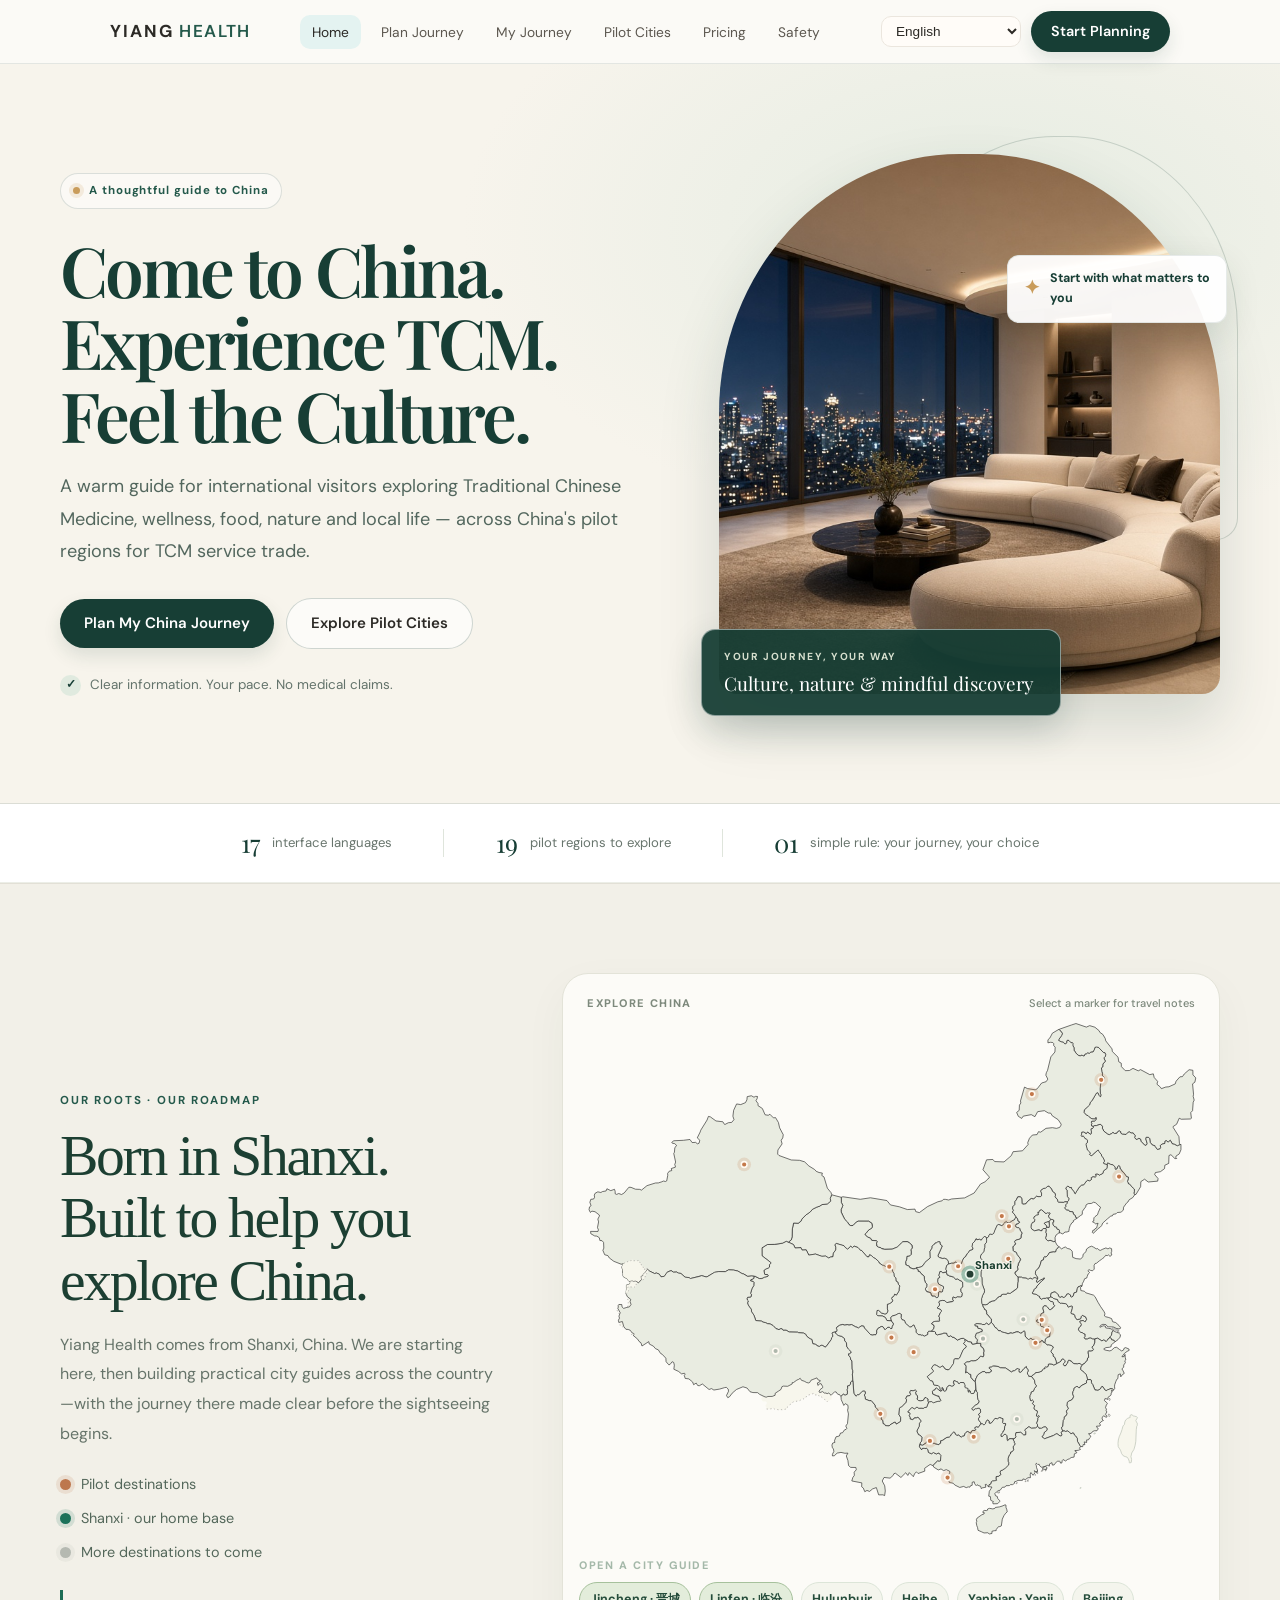
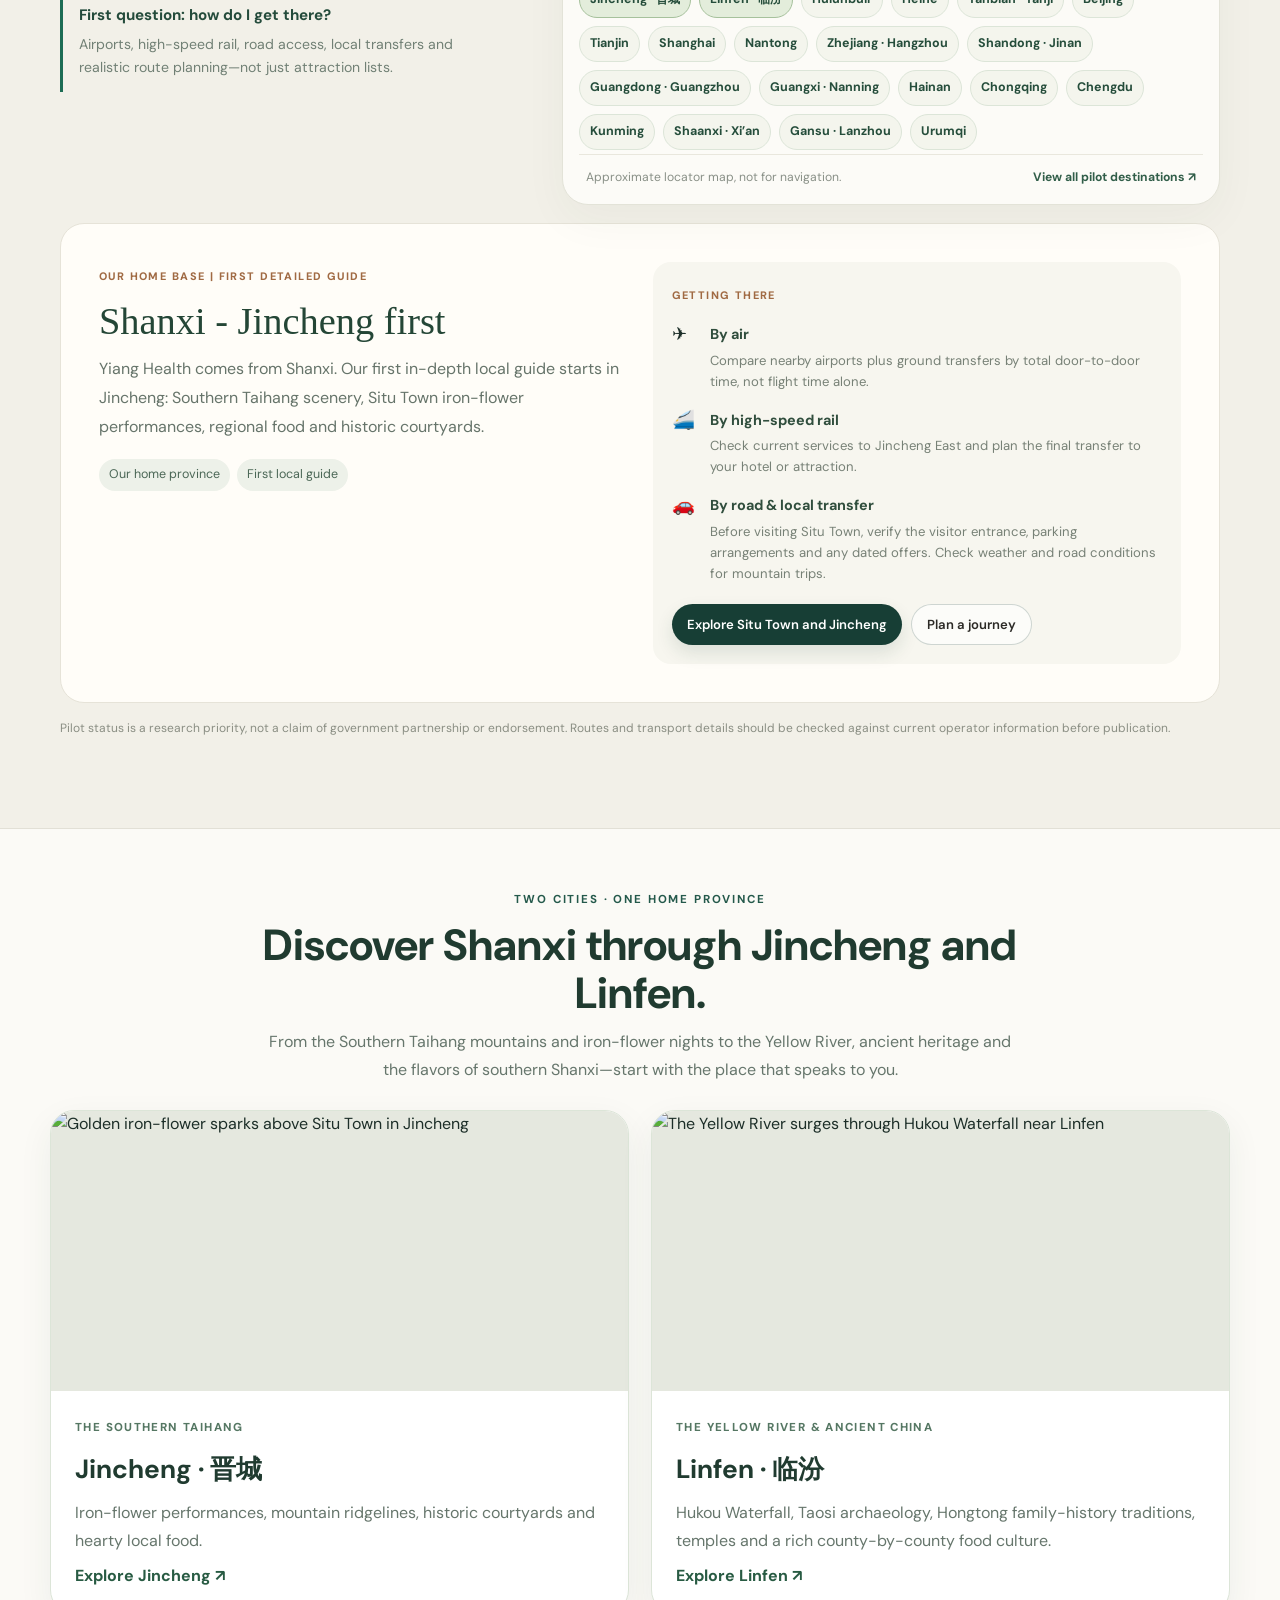
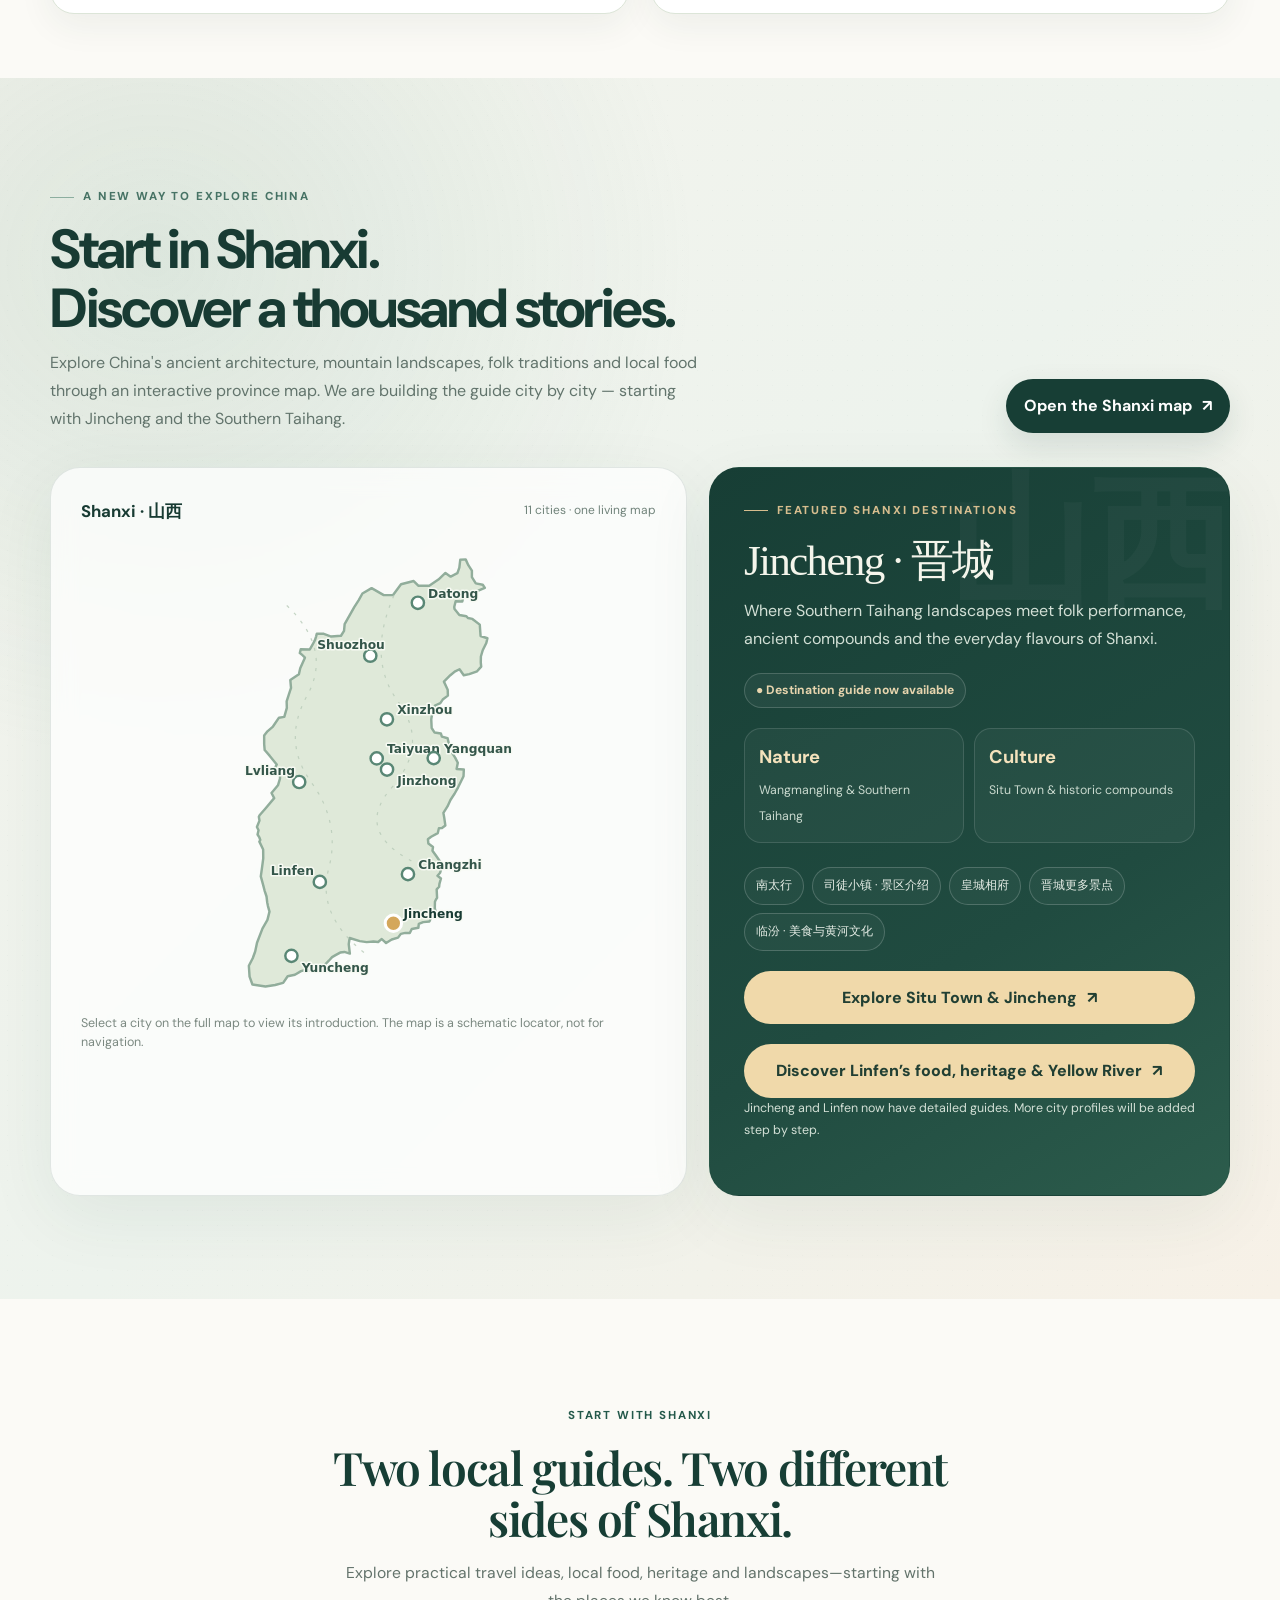
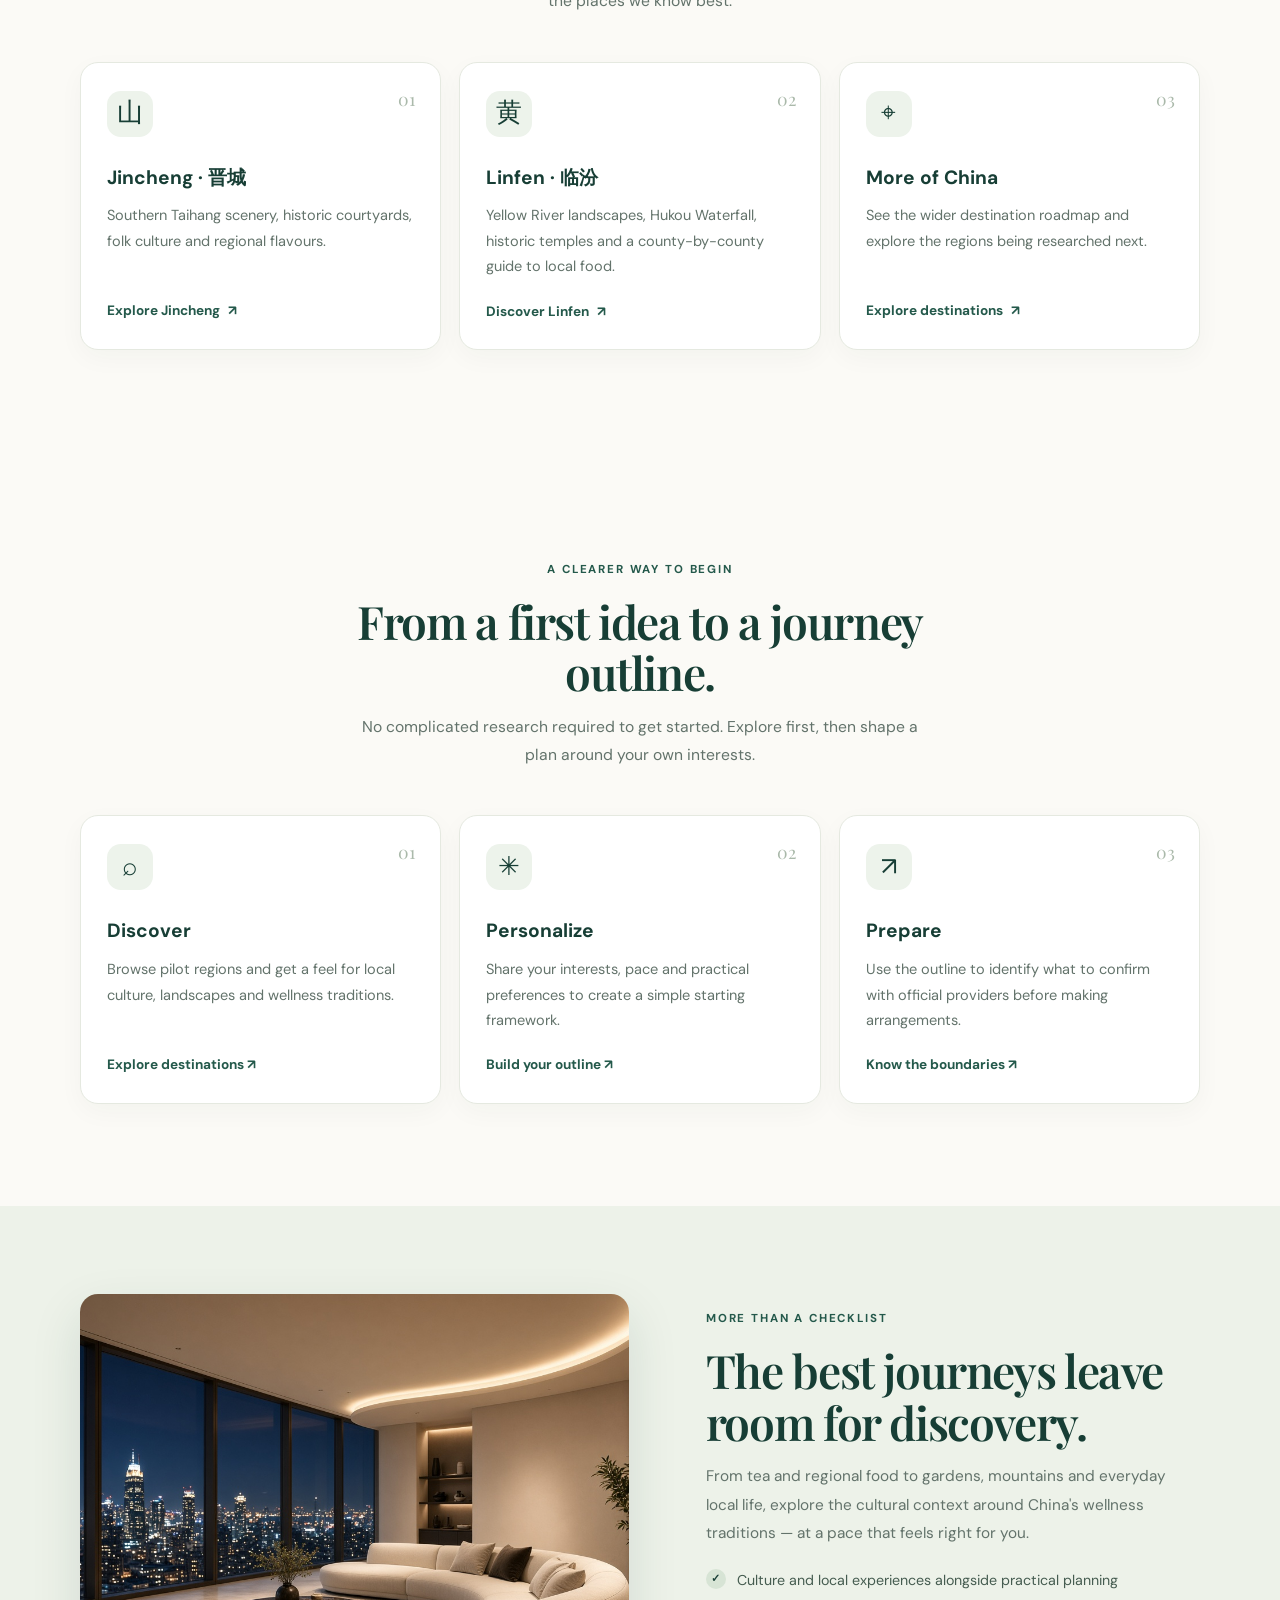
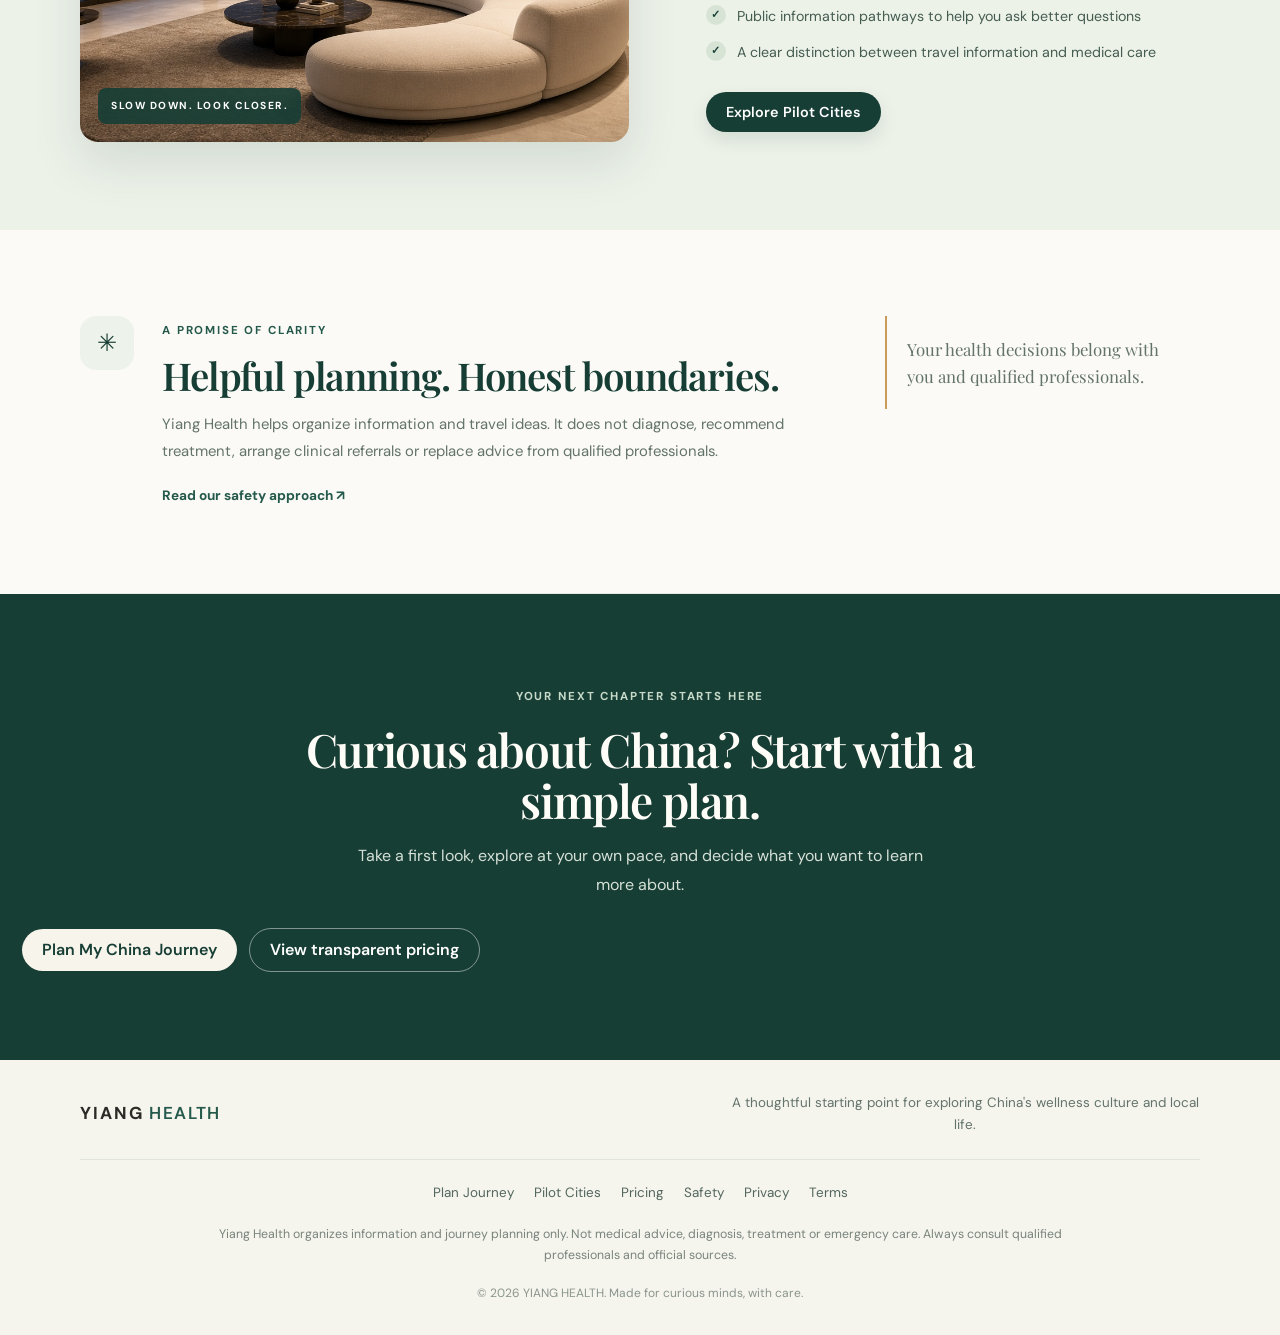
==== index.html @ afd7d8bf "Make pilot city guide links directly accessible from the map section" ====
<!DOCTYPE html>
<html lang="en">
<head>
  <meta charset="UTF-8">
  <meta name="viewport" content="width=device-width, initial-scale=1, viewport-fit=cover">
  <meta name="description" content="Explore China's TCM culture, wellness traditions and local experiences with a thoughtful, multilingual journey planner from Yiang Health.">
  <meta name="theme-color" content="#173e35">
  <meta property="og:type" content="website">
  <meta property="og:title" content="Yiang Health — A more thoughtful way to explore China">
  <meta property="og:description" content="Explore TCM culture, wellness traditions, nature and local life. Plan at your own pace with clear information and safety boundaries.">
  <meta property="og:site_name" content="Yiang Health">
  <meta name="twitter:card" content="summary_large_image">
  <meta name="twitter:title" content="Yiang Health — Explore China, thoughtfully">
  <meta name="twitter:description" content="A multilingual starting point for TCM culture, wellness and local experiences in China.">
  <title>Yiang Health — Explore China, Thoughtfully</title>
  <link rel="canonical" href="https://yiang1905.github.io/Yiang-Health/">
  <link rel="manifest" href="manifest.json">
  <link rel="preconnect" href="https://fonts.googleapis.com">
  <link rel="preconnect" href="https://fonts.gstatic.com" crossorigin>
  <link href="https://fonts.googleapis.com/css2?family=DM+Sans:wght@400;500;600;700&family=Playfair+Display:wght@500;600;700&display=swap" rel="stylesheet">
  <link rel="stylesheet" href="style.css">
  <link rel="stylesheet" href="shanxi.css">
  <link rel="stylesheet" href="china-map.css">
  <style>
    .shanxi-city-pair{width:min(1180px,calc(100% - 40px));margin:56px auto 64px}.scp-heading{max-width:760px;margin:0 auto 26px;text-align:center}.scp-heading h2{font-size:clamp(1.8rem,3.4vw,2.8rem);line-height:1.12;color:#203b30;margin:10px 0}.scp-heading p{line-height:1.75;color:#66766c}.scp-grid{display:grid;grid-template-columns:repeat(2,minmax(0,1fr));gap:22px}.scp-card{display:flex;flex-direction:column;overflow:hidden;border:1px solid #dce5d8;border-radius:24px;background:#fff;color:inherit;text-decoration:none;box-shadow:0 12px 35px #203b3010;transition:transform .2s,box-shadow .2s}.scp-card:hover{transform:translateY(-3px);box-shadow:0 18px 42px #203b3020}.scp-card img{width:100%;height:280px;object-fit:cover;display:block;background:#e5e8df}.scp-card div{padding:22px 24px 24px}.scp-card span{font-size:.72rem;letter-spacing:.12em;font-weight:800;color:#557763}.scp-card h3{font-size:1.65rem;margin:9px 0;color:#203b30}.scp-card p{min-height:3.3em;line-height:1.75;color:#66766c}.scp-card strong{display:inline-block;margin-top:8px;color:#285b43}@media(max-width:700px){.shanxi-city-pair{width:calc(100% - 24px);margin:36px auto 44px}.scp-grid{grid-template-columns:1fr}.scp-card img{height:220px}.scp-card p{min-height:0}}
  </style>
<style>.china-city-links{display:flex;flex-wrap:wrap;gap:8px;padding:14px 0 4px}.city-links-label{width:100%;font-size:.68rem;letter-spacing:.14em;font-weight:800;color:#a4b8a9}.china-city-links a{display:inline-flex;align-items:center;padding:7px 10px;border-radius:999px;background:#f4f5ed;border:1px solid #dce5d8;color:#254d3b;font-size:.78rem;font-weight:700;text-decoration:none}.china-city-links a:hover,.china-city-links a:focus-visible{background:#dfeadd;border-color:#8eae95}.china-city-links a[href="linfen.html"],.china-city-links a[href="jincheng.html"]{background:#e3eddb;border-color:#a6c19c}@media(max-width:600px){.china-city-links a{font-size:.74rem;padding:7px 9px}}</style>
</head>
<body class="home-redesign">
  <header class="site-header">
    <div class="header-inner">
      <a href="index.html" class="logo" aria-label="Yiang Health home">YIANG <span>HEALTH</span></a>
      <button class="nav-toggle" aria-label="Menu" type="button" aria-expanded="false">
        <span></span><span></span><span></span>
      </button>
      <ul class="nav-links">
        <li><a href="index.html" data-i18n="nav_home">Home</a></li>
        <li><a href="planner.html" data-i18n="nav_planner">Plan Journey</a></li>
        <li><a href="dashboard.html" data-i18n="nav_dashboard">My Journey</a></li>
        <li><a href="destinations.html" data-i18n="nav_destinations">Pilot Cities</a></li>
        <li><a href="pricing.html" data-i18n="nav_pricing">Pricing</a></li>
        <li><a href="safety.html" data-i18n="nav_safety">Safety</a></li>
      </ul>
      <div class="header-actions">
        <select id="lang-select" aria-label="Language"></select>
        <a href="planner.html" class="btn btn-primary" data-i18n="nav_start">Start Planning</a>
      </div>
    </div>
  </header>

  <main>
    <section class="home-hero">
      <div class="home-hero-inner">
        <div class="home-hero-copy">
          <div class="eyebrow"><span class="eyebrow-dot"></span><span data-i18n="home_eyebrow">A thoughtful guide to China</span></div>
          <h1 data-i18n="hero_title">Come to China. Experience TCM. Feel the Culture.</h1>
          <p class="home-hero-sub" data-i18n="hero_subtitle">A warm guide for international visitors exploring Traditional Chinese Medicine, wellness, food, nature and local life.</p>
          <div class="home-hero-cta">
            <a href="planner.html" class="btn btn-primary btn-lg" data-i18n="btn_start">Plan My China Journey</a>
            <a href="destinations.html" class="btn btn-secondary btn-lg" data-i18n="btn_explore">Explore Pilot Cities</a>
          </div>
          <div class="home-hero-note"><span class="note-mark">✓</span><span data-i18n="home_hero_note">Clear information. Your pace. No medical claims.</span></div>
        </div>
        <div class="home-hero-visual">
          <img src="image/hero-wellness.webp" alt="A calm, nature-inspired wellness scene in China" fetchpriority="high">
          <div class="visual-caption">
            <span class="caption-kicker" data-i18n="home_visual_kicker">YOUR JOURNEY, YOUR WAY</span>
            <span class="caption-title" data-i18n="home_visual_title">Culture, nature & mindful discovery</span>
          </div>
          <div class="floating-note"><span class="floating-note-icon">✦</span><span data-i18n="home_float_note">Start with what matters to you</span></div>
        </div>
      </div>
      <div class="hero-bottom-line" aria-hidden="true"></div>
    </section>

    <section class="home-proof-strip" aria-label="Yiang Health approach">
      <div class="proof-item"><span class="proof-number">17</span><span data-i18n="home_proof_languages">interface languages</span></div>
      <div class="proof-divider"></div>
      <div class="proof-item"><span class="proof-number">19</span><span data-i18n="home_proof_regions">pilot regions to explore</span></div>
      <div class="proof-divider"></div>
      <div class="proof-item"><span class="proof-number">01</span><span data-i18n="home_proof_rule">simple rule: your journey, your choice</span></div>
    </section>

    <section class="china-map-section" id="explore-china">
      <div class="china-map-wrap">
        <div class="china-map-intro">
          <span class="section-kicker">OUR ROOTS · OUR ROADMAP</span>
          <h2 id="china-map-title">Born in Shanxi.<br>Built to help you explore China.</h2>
          <p>Yiang Health comes from Shanxi, China. We are starting here, then building practical city guides across the country—with the journey there made clear before the sightseeing begins.</p>
          <div class="china-map-legend"><span><i class="legend-dot pilot"></i> Pilot destinations</span><span><i class="legend-dot home"></i> Shanxi · our home base</span><span><i class="legend-dot planned"></i> More destinations to come</span></div>
          <div class="china-map-promise"><strong>First question: how do I get there?</strong><span>Airports, high-speed rail, road access, local transfers and realistic route planning—not just attraction lists.</span></div>
        </div>
        <div class="china-map-stage">
          <div class="china-map-stage-top"><span>EXPLORE CHINA</span><span>Select a marker for travel notes</span></div>
          <svg id="china-national-map" class="china-national-map" viewBox="0 0 1000 850" role="img" aria-label="Map of China showing provincial borders and destination markers">
            <image href="image/china-blank-province-map.svg" x="0" y="0" width="1000" height="850" preserveAspectRatio="xMidYMid meet"/>
            <g id="china-map-markers"></g>
          </svg>
          <div class="china-city-links" aria-label="Open a pilot city guide"><span class="city-links-label">OPEN A CITY GUIDE</span><a href="jincheng.html">Jincheng · 晋城</a><a href="linfen.html">Linfen · 临汾</a><a href="destinations.html#hulunbuir">Hulunbuir</a><a href="destinations.html#heihe">Heihe</a><a href="destinations.html#yanbian">Yanbian · Yanji</a><a href="destinations.html#beijing">Beijing</a><a href="destinations.html#tianjin">Tianjin</a><a href="destinations.html#shanghai">Shanghai</a><a href="destinations.html#nantong">Nantong</a><a href="destinations.html#zhejiang">Zhejiang · Hangzhou</a><a href="destinations.html#shandong">Shandong · Jinan</a><a href="destinations.html#guangdong">Guangdong · Guangzhou</a><a href="destinations.html#guangxi">Guangxi · Nanning</a><a href="destinations.html#hainan">Hainan</a><a href="destinations.html#chongqing">Chongqing</a><a href="destinations.html#chengdu">Chengdu</a><a href="destinations.html#kunming">Kunming</a><a href="destinations.html#shaanxi">Shaanxi · Xi’an</a><a href="destinations.html#gansu">Gansu · Lanzhou</a><a href="destinations.html#urumqi">Urumqi</a></div>
          <div class="china-map-caption"><span>Approximate locator map, not for navigation.</span><a href="destinations.html">View all pilot destinations ↗</a></div>
        </div>
      </div>
      <div class="china-destination-panel" aria-live="polite">
        <div class="china-destination-main"><span class="china-panel-kicker" id="china-panel-kicker">OUR HOME BASE · FIRST DETAILED GUIDE</span><h3 id="china-panel-title">Shanxi · Jincheng first</h3><p id="china-panel-description">Yiang Health comes from Shanxi. Our first detailed local guide starts in Jincheng: Southern Taihang scenery, Situ Town’s iron-flower show, regional food and historic courtyards.</p><div class="china-panel-tags" id="china-panel-tags"><span>Our home province</span><span>Southern Taihang</span><span>First local guide</span></div></div>
        <div class="china-route-card"><span class="china-panel-kicker">GETTING THERE</span><div class="china-route-row"><span class="route-icon">✈</span><div><strong>By air</strong><p id="china-route-air">Compare regional airports by total door-to-door time, not flight time alone.</p></div></div><div class="china-route-row"><span class="route-icon">🚄</span><div><strong>By high-speed rail</strong><p id="china-route-rail">Check the destination station and the final transfer to your hotel or attraction.</p></div></div><div class="china-route-row"><span class="route-icon">🚗</span><div><strong>By road & local transfer</strong><p id="china-route-road">Plan the final leg, parking and local transport before setting off.</p></div></div><div class="china-route-actions"><a href="jincheng.html" id="china-panel-link" class="btn btn-primary">Explore Shanxi & Jincheng ↗</a><a href="planner.html" class="btn btn-secondary">Plan a journey</a></div></div>
      </div>
      <p class="china-map-footnote">Pilot status is a research priority, not a claim of government partnership or endorsement. Routes and transport details should be checked against current operator information before publication.</p>
    </section>

    <section class="shanxi-city-pair" aria-labelledby="shanxi-city-pair-title">
      <div class="scp-heading"><span class="section-kicker">TWO CITIES · ONE HOME PROVINCE</span><h2 id="shanxi-city-pair-title">Discover Shanxi through Jincheng and Linfen.</h2><p>From the Southern Taihang mountains and iron-flower nights to the Yellow River, ancient heritage and the flavors of southern Shanxi—start with the place that speaks to you.</p></div>
      <div class="scp-grid">
        <a class="scp-card" href="jincheng.html"><img src="https://thumb.wikimedia.org/wikipedia/commons/thumb/f/fc/%E5%B1%B1%E8%A5%BF%E5%8F%B8%E5%BE%92%E5%B0%8F%E9%95%87%E6%89%93%E9%93%81%E8%8A%B1_Datiehua_Iron_Fireworks_in_Shanxi_Situ_Town.jpg/1280px-%E5%B1%B1%E8%A5%BF%E5%8F%B8%E5%BE%92%E5%B0%8F%E9%95%87%E6%89%93%E9%93%81%E8%8A%B1_Datiehua_Iron_Fireworks_in_Shanxi_Situ_Town.jpg" alt="Golden iron-flower sparks above Situ Town in Jincheng" loading="lazy"><div><span>THE SOUTHERN TAIHANG</span><h3>Jincheng · 晋城</h3><p>Iron-flower performances, mountain ridgelines, historic courtyards and hearty local food.</p><strong>Explore Jincheng ↗</strong></div></a>
        <a class="scp-card" href="linfen.html"><img src="https://commons.wikimedia.org/wiki/Special:FilePath/Hukou%20waterfall.jpg" alt="The Yellow River surges through Hukou Waterfall near Linfen" loading="lazy"><div><span>THE YELLOW RIVER & ANCIENT CHINA</span><h3>Linfen · 临汾</h3><p>Hukou Waterfall, Taosi archaeology, Hongtong family-history traditions, temples and a rich county-by-county food culture.</p><strong>Explore Linfen ↗</strong></div></a>
      </div>
    </section>

    <section class="shanxi-feature" aria-labelledby="shanxi-feature-title">
      <div class="shanxi-feature-inner">
        <div class="shanxi-feature-top">
          <div>
            <span class="shanxi-feature-kicker">A NEW WAY TO EXPLORE CHINA</span>
            <h2 id="shanxi-feature-title">Start in Shanxi.<br>Discover a thousand stories.</h2>
            <p class="shanxi-feature-intro">Explore China's ancient architecture, mountain landscapes, folk traditions and local food through an interactive province map. We are building the guide city by city — starting with Jincheng and the Southern Taihang.</p>
          </div>
          <a class="shx-open-map" href="shanxi.html">Open the Shanxi map <span aria-hidden="true">↗</span></a>
        </div>
        <div class="shanxi-feature-grid">
          <div class="shx-map-panel">
            <div class="shx-map-heading"><strong>Shanxi · 山西</strong><span>11 cities · one living map</span></div>
            <svg class="shx-map" viewBox="0 0 390 470" role="img" aria-label="Interactive map preview of Shanxi province">
              <path class="shx-province-shape" d="M96.6 366.3 L98.1 371.7 L96.1 379.8 L91.2 388.3 L85.9 402.2 L84.1 410.8 L81.7 417.4 L77.9 424.7 L78.6 435.3 L81.4 443.1 L94.2 445 L103.6 443.6 L111.5 441.5 L115.9 435 L123 433.5 L129 430 L133.2 428.9 L140.8 429.2 L147.9 426.8 L151.4 424.7 L156.2 419.8 L159.4 416.3 L163.2 414.1 L167.3 411.8 L171.4 411.2 L176.8 412.8 L175.7 403.6 L176.6 397.5 L186.5 400.6 L193.3 401.6 L199.9 400.9 L204.5 401.5 L207.8 398.6 L210.3 400.6 L212.3 402.5 L217.8 399 L224 397.2 L226.7 393.5 L231.1 392.5 L235.5 392.6 L237.4 388.7 L243.9 387.5 L244.3 383.8 L248.6 382 L254.8 381.3 L257.5 374.3 L261.2 373.5 L260 368.4 L260.1 362 L261.1 359.9 L262.2 358.3 L261.8 350 L264.2 347.4 L264.5 344.5 L266 339.3 L262.6 336.6 L265.2 333.7 L266.1 330.4 L266.8 325.1 L261.4 317.3 L257.7 312.1 L258.2 308.4 L253.7 305 L253.2 300.8 L256.4 298.4 L262.9 294.8 L264 290 L267 289.8 L270.3 287.3 L269.1 279 L268.4 275 L272.4 268.7 L275.3 262.4 L279.3 256.3 L282.8 250 L288.1 239.1 L288.4 232.5 L281.3 232.1 L282.5 225.9 L279.9 220.9 L274.6 212.6 L273.6 206.7 L272.5 201.9 L266.9 200.4 L265.9 197.3 L259.8 196.4 L256.9 191.9 L256.5 183.4 L257.5 177.5 L260.1 169.9 L265.4 167.5 L267.7 164.1 L272.8 160.2 L272.6 154.4 L268.9 146.5 L275.2 140.2 L279.4 136.8 L284.2 134.4 L288.3 140.2 L293.7 139.2 L301.4 136.4 L305.4 131.8 L305 128 L305.1 121.9 L306.9 115.8 L310.4 108.7 L311.5 104 L304.8 101.8 L304 90.7 L296.8 85.1 L292.4 84.2 L290.9 82.5 L284 81.2 L279.3 75.4 L279 73.4 L280.4 67.8 L286.9 68.1 L288.1 62.6 L294.2 62 L299.6 58.7 L309 54.8 L306.9 51.6 L300.1 50.3 L296.3 44.2 L296.3 37.8 L292.8 32.5 L290.2 26.8 L284.9 27.2 L284 34.8 L282.1 40.3 L275.5 43.7 L270.4 40.1 L263.5 46.6 L254.5 52.7 L243.8 52.6 L239.3 48 L226.9 51.1 L219.1 61.6 L210 61.8 L198.1 55 L189.1 60.2 L185.5 66.7 L181.1 73.6 L175.7 83.2 L171.7 90.3 L171.1 96.8 L168.1 101.6 L158.5 102.4 L151.3 99.7 L144.4 99.6 L143.8 102.2 L142.8 105.4 L140.4 110.1 L137.6 115 L128.7 114.8 L127.8 118.6 L130 120.2 L132.8 123.1 L128.2 133.3 L126.9 139.3 L118.5 145 L119.2 152.7 L117.1 158.9 L114.9 165.9 L115.1 172.2 L112.6 181 L107.4 181.8 L101.5 190.5 L96.1 195.2 L92.9 199.3 L92.9 207.7 L93.4 213.5 L98.2 219 L105.2 227.6 L103.4 231.1 L108.4 234.9 L108.4 241.5 L106.4 248 L100.1 255.6 L102.7 260.6 L94.6 270.3 L88.4 277.4 L87.7 278.8 L88.3 282.6 L85.8 288.8 L87.4 292.1 L86.4 296.2 L88.2 299.1 L89.1 301.6 L88.2 303.2 L91.9 310.8 L92 319.5 L91 327.2 L89.6 337.2 L92 346 L93.3 351.1 L95.2 356.9 L95.9 362.8 L96.6 366.3 Z"/>
              <path class="shx-map-ridge" d="M115 72 Q160 115 135 160 T139 245 T156 330 T191 412 M220 62 Q193 124 224 166 T218 250 T237 322"/>
              <g class="shx-city" data-city="datong"><circle class="shx-dot" cx="243.4" cy="69.3" r="6"/><text x="253.4" y="64.3">Datong</text></g>
              <g class="shx-city" data-city="shuozhou"><circle class="shx-dot" cx="196.8" cy="121.1" r="6"/><text x="144.8" y="114.1">Shuozhou</text></g>
              <g class="shx-city" data-city="xinzhou"><circle class="shx-dot" cx="213.1" cy="183.4" r="6"/><text x="223.1" y="178.4">Xinzhou</text></g>
              <g class="shx-city" data-city="taiyuan"><circle class="shx-dot" cx="203.1" cy="221.7" r="6"/><text x="213.1" y="216.7">Taiyuan</text></g>
              <g class="shx-city" data-city="lvliang"><circle class="shx-dot" cx="127.2" cy="244.8" r="6"/><text x="74.2" y="237.8">Lvliang</text></g>
              <g class="shx-city" data-city="yangquan"><circle class="shx-dot" cx="258.9" cy="221.4" r="6"/><text x="268.9" y="216.4">Yangquan</text></g>
              <g class="shx-city" data-city="jinzhong"><circle class="shx-dot" cx="213.2" cy="232.6" r="6"/><text x="223.2" y="247.6">Jinzhong</text></g>
              <g class="shx-city" data-city="linfen"><circle class="shx-dot" cx="147.4" cy="342.6" r="6"/><text x="99.4" y="335.6">Linfen</text></g>
              <g class="shx-city" data-city="changzhi"><circle class="shx-dot" cx="233.7" cy="335" r="6"/><text x="243.7" y="330">Changzhi</text></g>
              <g class="shx-city is-active" data-city="jincheng"><circle class="shx-dot" cx="219.4" cy="383.1" r="7"/><text x="229.4" y="378.1">Jincheng</text></g>
              <g class="shx-city" data-city="yuncheng"><circle class="shx-dot" cx="119.6" cy="415" r="6"/><text x="129.6" y="431">Yuncheng</text></g>
            </svg>
            <p class="shx-map-note">Select a city on the full map to view its introduction. The map is a schematic locator, not for navigation.</p>
          </div>
          <div class="shx-story-panel">
            <span class="shx-kicker">FEATURED SHANXI DESTINATIONS</span>
            <h3>Jincheng · 晋城</h3>
            <p>Where Southern Taihang landscapes meet folk performance, ancient compounds and the everyday flavours of Shanxi.</p>
            <span class="shx-city-status">● Destination guide now available</span>
            <div class="shx-highlights">
              <div class="shx-highlight"><strong>Nature</strong><span>Wangmangling & Southern Taihang</span></div>
              <div class="shx-highlight"><strong>Culture</strong><span>Situ Town & historic compounds</span></div>
            </div>
            <div class="shx-city-list"><a class="shx-city-chip" href="jincheng.html#wangmangling">南太行</a><a class="shx-city-chip" href="jincheng.html#situ">司徒小镇 · 景区介绍</a><a class="shx-city-chip" href="jincheng.html#huangcheng">皇城相府</a><a class="shx-city-chip" href="jincheng.html#local-highlights">晋城更多景点</a><a class="shx-city-chip" href="linfen.html">临汾 · 美食与黄河文化</a></div>
            <a class="shx-panel-cta" href="jincheng.html#situ">Explore Situ Town &amp; Jincheng <span aria-hidden="true">↗</span></a>
            <a class="shx-panel-cta" href="linfen.html">Discover Linfen’s food, heritage &amp; Yellow River <span aria-hidden="true">↗</span></a>
            <p class="shx-soon">Jincheng and Linfen now have detailed guides. More city profiles will be added step by step.</p>
          </div>
        </div>
      </div>
    </section>

    <section class="home-section home-how" id="featured-local-guides">
      <div class="section-heading">
        <span class="section-kicker">START WITH SHANXI</span>
        <h2>Two local guides. Two different sides of Shanxi.</h2>
        <p>Explore practical travel ideas, local food, heritage and landscapes—starting with the places we know best.</p>
      </div>
      <div class="home-steps">
        <article class="home-step">
          <span class="step-index">01</span>
          <div class="step-icon" aria-hidden="true">山</div>
          <h3>Jincheng · 晋城</h3>
          <p>Southern Taihang scenery, historic courtyards, folk culture and regional flavours.</p>
          <a href="jincheng.html" class="text-link">Explore Jincheng <span aria-hidden="true">↗</span></a>
        </article>
        <article class="home-step">
          <span class="step-index">02</span>
          <div class="step-icon" aria-hidden="true">黄</div>
          <h3>Linfen · 临汾</h3>
          <p>Yellow River landscapes, Hukou Waterfall, historic temples and a county-by-county guide to local food.</p>
          <a href="linfen.html" class="text-link">Discover Linfen <span aria-hidden="true">↗</span></a>
        </article>
        <article class="home-step">
          <span class="step-index">03</span>
          <div class="step-icon" aria-hidden="true">⌖</div>
          <h3>More of China</h3>
          <p>See the wider destination roadmap and explore the regions being researched next.</p>
          <a href="destinations.html" class="text-link">Explore destinations <span aria-hidden="true">↗</span></a>
        </article>
      </div>
    </section>

    <section class="home-section home-how">
      <div class="section-heading">
        <span class="section-kicker" data-i18n="home_how_kicker">A CLEARER WAY TO BEGIN</span>
        <h2 data-i18n="home_how_title">From a first idea to a journey outline.</h2>
        <p data-i18n="home_how_sub">No complicated research required to get started. Explore first, then shape a plan around your own interests.</p>
      </div>
      <div class="home-steps">
        <article class="home-step">
          <span class="step-index">01</span>
          <div class="step-icon" aria-hidden="true">⌕</div>
          <h3 data-i18n="home_step1_title">Discover</h3>
          <p data-i18n="home_step1_desc">Browse pilot regions and get a feel for local culture, landscapes and wellness traditions.</p>
          <a href="destinations.html" class="text-link" data-i18n="home_step1_link">Explore destinations <span aria-hidden="true">↗</span></a>
        </article>
        <article class="home-step">
          <span class="step-index">02</span>
          <div class="step-icon" aria-hidden="true">✳</div>
          <h3 data-i18n="home_step2_title">Personalize</h3>
          <p data-i18n="home_step2_desc">Share your interests, pace and practical preferences to create a simple starting framework.</p>
          <a href="planner.html" class="text-link" data-i18n="home_step2_link">Build your outline <span aria-hidden="true">↗</span></a>
        </article>
        <article class="home-step">
          <span class="step-index">03</span>
          <div class="step-icon" aria-hidden="true">↗</div>
          <h3 data-i18n="home_step3_title">Prepare</h3>
          <p data-i18n="home_step3_desc">Use the outline to identify what to confirm with official providers before making arrangements.</p>
          <a href="safety.html" class="text-link" data-i18n="home_step3_link">Know the boundaries <span aria-hidden="true">↗</span></a>
        </article>
      </div>
    </section>

    <section class="home-feature-band">
      <div class="feature-image-wrap">
        <img src="image/hero-wellness.webp" alt="" loading="lazy">
        <div class="feature-image-label" data-i18n="home_feature_image_label">SLOW DOWN. LOOK CLOSER.</div>
      </div>
      <div class="feature-copy">
        <span class="section-kicker" data-i18n="home_feature_kicker">MORE THAN A CHECKLIST</span>
        <h2 data-i18n="home_feature_title">The best journeys leave room for discovery.</h2>
        <p data-i18n="home_feature_desc">From tea and regional food to gardens, mountains and everyday local life, explore the cultural context around China's wellness traditions — at a pace that feels right for you.</p>
        <ul class="feature-list">
          <li><span>✓</span><span data-i18n="home_feature_bullet1">Culture and local experiences alongside practical planning</span></li>
          <li><span>✓</span><span data-i18n="home_feature_bullet2">Public information pathways to help you ask better questions</span></li>
          <li><span>✓</span><span data-i18n="home_feature_bullet3">A clear distinction between travel information and medical care</span></li>
        </ul>
        <a href="destinations.html" class="btn btn-primary" data-i18n="btn_explore">Explore Pilot Cities</a>
      </div>
    </section>

    <section class="home-safety">
      <div class="safety-symbol" aria-hidden="true">✳</div>
      <div class="safety-copy">
        <span class="section-kicker" data-i18n="home_safety_kicker">A PROMISE OF CLARITY</span>
        <h2 data-i18n="home_safety_title">Helpful planning. Honest boundaries.</h2>
        <p data-i18n="home_safety_desc">Yiang Health helps organize information and travel ideas. It does not diagnose, recommend treatment, arrange clinical referrals or replace advice from qualified professionals.</p>
        <a href="safety.html" class="text-link" data-i18n="home_safety_link">Read our safety approach <span aria-hidden="true">↗</span></a>
      </div>
      <div class="safety-side-note"><span data-i18n="home_safety_side">Your health decisions belong with you and qualified professionals.</span></div>
    </section>

    <section class="home-final-cta">
      <span class="section-kicker" data-i18n="home_final_kicker">YOUR NEXT CHAPTER STARTS HERE</span>
      <h2 data-i18n="home_final_title">Curious about China? Start with a simple plan.</h2>
      <p data-i18n="home_final_desc">Take a first look, explore at your own pace, and decide what you want to learn more about.</p>
      <div class="home-hero-cta">
        <a href="planner.html" class="btn btn-light btn-lg" data-i18n="btn_start">Plan My China Journey</a>
        <a href="pricing.html" class="btn btn-outline-light btn-lg" data-i18n="home_view_pricing">View transparent pricing</a>
      </div>
    </section>
  </main>

  <footer class="site-footer home-footer">
    <div class="footer-inner">
      <div class="home-footer-top">
        <a href="index.html" class="logo">YIANG <span>HEALTH</span></a>
        <p data-i18n="home_footer_mission">A thoughtful starting point for exploring China's wellness culture and local life.</p>
      </div>
      <div class="footer-links">
        <a href="planner.html" data-i18n="nav_planner">Plan Journey</a>
        <a href="destinations.html" data-i18n="nav_destinations">Pilot Cities</a>
        <a href="pricing.html" data-i18n="nav_pricing">Pricing</a>
        <a href="safety.html" data-i18n="footer_safety">Safety</a>
        <a href="privacy.html" data-i18n="footer_privacy">Privacy</a>
        <a href="terms.html" data-i18n="footer_terms">Terms</a>
      </div>
      <p class="footer-disclaimer" data-i18n="footer_disclaimer">Yiang Health organizes information and journey planning only. Not medical advice, diagnosis, treatment or emergency care. Always consult qualified professionals and official sources.</p>
      <p class="footer-copy">© 2026 YIANG HEALTH. <span data-i18n="home_footer_rights">Made for curious minds, with care.</span></p>
    </div>
  </footer>

  <script src="modules/china-map.js"></script>
  <script src="modules/config.js"></script>
  <script src="modules/data.js"></script>
  <script src="modules/safety.js"></script>
  <script src="modules/i18n.js"></script>
  <script src="modules/wellness.js"></script>
  <script src="modules/destinations.js"></script>
  <script src="modules/planner.js"></script>
  <script src="script.js"></script>
  <script>
    document.querySelectorAll('.shanxi-feature .shx-city[data-city]').forEach(function (node) {
      node.setAttribute('tabindex', '0');
      node.setAttribute('role', 'link');
      node.setAttribute('aria-label', 'Explore ' + node.dataset.city + ' on the Shanxi map');
      node.addEventListener('click', function () { location.href = 'shanxi.html?city=' + encodeURIComponent(node.dataset.city); });
      node.addEventListener('keydown', function (event) { if (event.key === 'Enter' || event.key === ' ') { event.preventDefault(); location.href = 'shanxi.html?city=' + encodeURIComponent(node.dataset.city); } });
    });
    if ('serviceWorker' in navigator) navigator.serviceWorker.register('service-worker.js').catch(() => {});
  </script>
</body>
</html>
---- style.css ----
/* YIANG HEALTH V1.0 - Premium Minimal Design System */
:root {
  /* Warm Yiang Health palette — calm, inviting, trustworthy */
  --bg: #f7f4ef;
  --bg-card: #fffcf8;
  --text: #2c2a26;
  --text-secondary: #5c574f;
  --text-muted: #8a847a;
  --accent: #1a7a72;
  --accent-hover: #14635d;
  --accent-soft: #e4f3f1;
  --accent-warm: #c4784a;
  --border: #ebe6de;
  --border-strong: #d4cdc2;
  --danger: #b91c1c;
  --danger-bg: #fef2f2;
  --success: #2d7a4f;
  --radius: 14px;
  --radius-sm: 10px;
  --shadow: 0 1px 3px rgba(44,42,38,0.04), 0 6px 20px rgba(44,42,38,0.05);
  --shadow-lg: 0 8px 32px rgba(44,42,38,0.08);
  --font: 'Inter', -apple-system, BlinkMacSystemFont, 'Segoe UI', Roboto, 'Helvetica Neue', Arial, sans-serif;
  --font-cjk: 'Noto Sans SC', 'PingFang SC', 'Microsoft YaHei', sans-serif;
  --max-width: 1100px;
  --header-h: 64px;
}

*, *::before, *::after { box-sizing: border-box; margin: 0; padding: 0; }

html { scroll-behavior: smooth; }

body {
  font-family: var(--font);
  background: var(--bg);
  color: var(--text);
  line-height: 1.6;
  min-height: 100vh;
  -webkit-font-smoothing: antialiased;
}

body:lang(zh-CN), body:lang(zh-TW), [lang="zh-CN"], [lang="zh-TW"] {
  font-family: var(--font), var(--font-cjk);
}

/* RTL */
[dir="rtl"] body, html[dir="rtl"] { direction: rtl; text-align: right; }

a { color: var(--accent); text-decoration: none; }
a:hover { color: var(--accent-hover); }

img { max-width: 100%; height: auto; }

/* Header */
.site-header {
  position: sticky;
  top: 0;
  z-index: 100;
  background: rgba(250,250,250,0.92);
  backdrop-filter: blur(12px);
  border-bottom: 1px solid var(--border);
  height: var(--header-h);
}

.header-inner {
  max-width: var(--max-width);
  margin: 0 auto;
  padding: 0 20px;
  height: 100%;
  display: flex;
  align-items: center;
  justify-content: space-between;
  gap: 16px;
}

.logo {
  font-weight: 700;
  font-size: 1.05rem;
  letter-spacing: 0.04em;
  color: var(--text);
  white-space: nowrap;
}

.logo span { color: var(--accent); font-weight: 600; }

.nav-links {
  display: flex;
  align-items: center;
  gap: 8px;
  list-style: none;
}

.nav-links a {
  color: var(--text-secondary);
  font-size: 0.9rem;
  padding: 8px 12px;
  border-radius: var(--radius-sm);
  transition: background 0.15s, color 0.15s;
}

.nav-links a:hover, .nav-links a.active {
  color: var(--text);
  background: var(--accent-soft);
}

.header-actions {
  display: flex;
  align-items: center;
  gap: 10px;
}

#lang-select {
  font-size: 0.85rem;
  padding: 6px 10px;
  border: 1px solid var(--border);
  border-radius: var(--radius-sm);
  background: var(--bg-card);
  color: var(--text);
  cursor: pointer;
  max-width: 140px;
}

.btn {
  display: inline-flex;
  align-items: center;
  justify-content: center;
  gap: 6px;
  padding: 10px 18px;
  font-size: 0.9rem;
  font-weight: 500;
  border-radius: var(--radius-sm);
  border: none;
  cursor: pointer;
  transition: background 0.15s, transform 0.1s, box-shadow 0.15s;
  text-decoration: none;
  line-height: 1.3;
}

.btn:active { transform: scale(0.98); }

.btn-primary {
  background: var(--accent);
  color: #fff;
}

.btn-primary:hover {
  background: var(--accent-hover);
  color: #fff;
  transform: translateY(-2px);
  box-shadow: 0 8px 18px rgba(26,122,114,0.25);
}

.btn-secondary {
  background: var(--bg-card);
  color: var(--text);
  border: 1px solid var(--border-strong);
}

.btn-secondary:hover {
  background: var(--accent-soft);
  border-color: var(--accent);
}

.btn-ghost {
  background: transparent;
  color: var(--text-secondary);
}

.btn-lg {
  padding: 14px 28px;
  font-size: 1rem;
  border-radius: var(--radius);
}

.btn-block { width: 100%; }

/* Main */
.main {
  max-width: var(--max-width);
  margin: 0 auto;
  padding: 32px 20px 64px;
}

/* Hero */
.hero {
  text-align: center;
  padding: 48px 0 56px;
}

.hero-badge {
  display: inline-block;
  font-size: 0.8rem;
  font-weight: 500;
  color: var(--accent);
  background: var(--accent-soft);
  padding: 6px 14px;
  border-radius: 100px;
  margin-bottom: 20px;
  letter-spacing: 0.02em;
}

.hero h1 {
  font-size: clamp(1.6rem, 4vw, 2.4rem);
  font-weight: 700;
  line-height: 1.25;
  letter-spacing: -0.02em;
  max-width: 780px;
  margin: 0 auto 16px;
}

.hero-sub {
  font-size: 1.05rem;
  color: var(--text-secondary);
  max-width: 620px;
  margin: 0 auto 32px;
  line-height: 1.55;
}

.hero-cta {
  display: flex;
  flex-wrap: wrap;
  gap: 12px;
  justify-content: center;
}

.core-position {
  margin-top: 40px;
  padding: 20px 24px;
  background: var(--bg-card);
  border: 1px solid var(--border);
  border-radius: var(--radius);
  max-width: 520px;
  margin-left: auto;
  margin-right: auto;
  box-shadow: var(--shadow);
}

.core-position p {
  font-size: 0.95rem;
  font-weight: 500;
  color: var(--text);
}

.core-position .zh {
  margin-top: 6px;
  font-size: 0.9rem;
  color: var(--text-secondary);
}

/* Value cards */
.values {
  display: grid;
  grid-template-columns: repeat(auto-fit, minmax(240px, 1fr));
  gap: 16px;
  margin-top: 48px;
}

.value-card {
  background: var(--bg-card);
  border: 1px solid var(--border);
  border-radius: var(--radius);
  padding: 24px;
  box-shadow: var(--shadow);
  transition: box-shadow 0.25s, transform 0.25s;
  animation: cardFadeUp 0.6s ease-out both;
}

.value-card:nth-child(1) { animation-delay: 0.05s; }
.value-card:nth-child(2) { animation-delay: 0.15s; }
.value-card:nth-child(3) { animation-delay: 0.25s; }
.value-card:nth-child(4) { animation-delay: 0.35s; }

.value-card:hover {
  box-shadow: var(--shadow-lg);
  transform: translateY(-4px);
}

.value-icon {
  font-size: 1.8rem;
  margin-bottom: 10px;
  line-height: 1;
}

@keyframes cardFadeUp {
  from { opacity: 0; transform: translateY(14px); }
  to { opacity: 1; transform: translateY(0); }
}

@keyframes heroFadeIn {
  from { opacity: 0; }
  to { opacity: 1; }
}

.value-card h3 {
  font-size: 1rem;
  font-weight: 600;
  margin-bottom: 8px;
  color: var(--text);
}

.value-card p {
  font-size: 0.9rem;
  color: var(--text-secondary);
  line-height: 1.5;
}

/* Section titles */
.section-title {
  font-size: 1.5rem;
  font-weight: 700;
  letter-spacing: -0.01em;
  margin-bottom: 8px;
}

.section-sub {
  color: var(--text-secondary);
  margin-bottom: 28px;
  font-size: 0.95rem;
}

/* Planner */
.planner-wrap {
  max-width: 640px;
  margin: 0 auto;
}

.steps-indicator {
  display: flex;
  gap: 8px;
  margin-bottom: 28px;
}

.step-dot {
  flex: 1;
  height: 4px;
  background: var(--border);
  border-radius: 2px;
  transition: background 0.2s;
}

.step-dot.active { background: var(--accent); }
.step-dot.done { background: var(--accent); opacity: 0.5; }

.planner-card {
  background: var(--bg-card);
  border: 1px solid var(--border);
  border-radius: var(--radius);
  padding: 28px 24px;
  box-shadow: var(--shadow);
}

.planner-card h2 {
  font-size: 1.15rem;
  font-weight: 600;
  margin-bottom: 20px;
}

.form-group {
  margin-bottom: 18px;
}

.form-group label {
  display: block;
  font-size: 0.85rem;
  font-weight: 500;
  color: var(--text-secondary);
  margin-bottom: 6px;
}

.form-group input,
.form-group select,
.form-group textarea {
  width: 100%;
  padding: 11px 14px;
  font-size: 0.95rem;
  border: 1px solid var(--border-strong);
  border-radius: var(--radius-sm);
  background: var(--bg);
  color: var(--text);
  font-family: inherit;
  transition: border-color 0.15s;
}

.form-group input:focus,
.form-group select:focus,
.form-group textarea:focus {
  outline: none;
  border-color: var(--accent);
  box-shadow: 0 0 0 3px var(--accent-soft);
}

.form-group textarea {
  min-height: 100px;
  resize: vertical;
}

.form-hint {
  font-size: 0.8rem;
  color: var(--text-muted);
  margin-top: 6px;
  line-height: 1.4;
}

.purpose-grid {
  display: grid;
  grid-template-columns: 1fr 1fr;
  gap: 10px;
}

.purpose-option {
  position: relative;
}

.purpose-option input {
  position: absolute;
  opacity: 0;
  pointer-events: none;
}

.purpose-option label {
  display: block;
  padding: 14px 12px;
  border: 1px solid var(--border-strong);
  border-radius: var(--radius-sm);
  font-size: 0.88rem;
  font-weight: 500;
  text-align: center;
  cursor: pointer;
  transition: all 0.15s;
  color: var(--text);
  margin: 0;
}

.purpose-option input:checked + label {
  border-color: var(--accent);
  background: var(--accent-soft);
  color: var(--accent);
}

.dest-chips {
  display: flex;
  flex-wrap: wrap;
  gap: 8px;
}

.dest-chip {
  display: inline-flex;
  align-items: center;
  gap: 4px;
}

.dest-chip input { display: none; }

.dest-chip label {
  padding: 8px 14px;
  border: 1px solid var(--border-strong);
  border-radius: 100px;
  font-size: 0.85rem;
  cursor: pointer;
  transition: all 0.15s;
  margin: 0;
}

.dest-chip input:checked + label {
  background: var(--accent);
  border-color: var(--accent);
  color: #fff;
}

.planner-actions {
  display: flex;
  gap: 12px;
  margin-top: 24px;
  flex-wrap: wrap;
}

.planner-actions .btn { flex: 1; min-width: 120px; }

/* Results */
.result-card {
  background: var(--bg-card);
  border: 1px solid var(--border);
  border-radius: var(--radius);
  padding: 24px;
  margin-bottom: 16px;
  box-shadow: var(--shadow);
}

.result-card h3 {
  font-size: 1rem;
  font-weight: 600;
  margin-bottom: 12px;
  color: var(--accent);
}

.result-meta {
  display: flex;
  flex-wrap: wrap;
  gap: 12px;
  font-size: 0.85rem;
  color: var(--text-muted);
  margin-bottom: 20px;
}

.dest-item {
  padding: 14px 0;
  border-bottom: 1px solid var(--border);
}

.dest-item:last-child { border-bottom: none; }

.dest-item strong { display: block; margin-bottom: 4px; }

.dest-item .note {
  font-size: 0.85rem;
  color: var(--text-muted);
  margin-top: 4px;
}

.phase-item {
  padding: 12px 0;
  border-bottom: 1px solid var(--border);
}

.phase-item:last-child { border-bottom: none; }

.phase-item .phase-name {
  font-weight: 600;
  font-size: 0.9rem;
  margin-bottom: 4px;
}

.list-plain {
  list-style: none;
}

.list-plain li {
  padding: 8px 0;
  padding-left: 18px;
  position: relative;
  font-size: 0.92rem;
  color: var(--text-secondary);
}

.list-plain li::before {
  content: '·';
  position: absolute;
  left: 4px;
  color: var(--accent);
  font-weight: 700;
}

.source-item {
  padding: 10px 0;
  border-bottom: 1px solid var(--border);
  font-size: 0.9rem;
}

.source-item:last-child { border-bottom: none; }

.source-item a { font-weight: 500; }

.disclaimer-box {
  background: #f8f8f8;
  border: 1px solid var(--border);
  border-radius: var(--radius-sm);
  padding: 16px;
  font-size: 0.85rem;
  color: var(--text-secondary);
  line-height: 1.5;
}

/* Emergency */
.emergency-box {
  background: var(--danger-bg);
  border: 1px solid #fecaca;
  border-radius: var(--radius);
  padding: 32px 24px;
  text-align: center;
  max-width: 520px;
  margin: 40px auto;
}

.emergency-box h2 {
  color: var(--danger);
  font-size: 1.2rem;
  margin-bottom: 12px;
}

.emergency-box p {
  color: var(--text);
  margin-bottom: 24px;
  line-height: 1.55;
}

/* Destinations page */
.city-grid {
  display: grid;
  grid-template-columns: repeat(auto-fill, minmax(260px, 1fr));
  gap: 16px;
}

.city-card {
  background: var(--bg-card);
  border: 1px solid var(--border);
  border-radius: var(--radius);
  padding: 22px;
  box-shadow: var(--shadow);
}

.city-card h3 {
  font-size: 1.1rem;
  margin-bottom: 4px;
}

.city-card .region {
  font-size: 0.8rem;
  color: var(--text-muted);
  margin-bottom: 12px;
}

.city-card ul {
  list-style: none;
  font-size: 0.88rem;
  color: var(--text-secondary);
}

.city-card ul li {
  padding: 3px 0;
  padding-left: 14px;
  position: relative;
}

.city-card ul li::before {
  content: '–';
  position: absolute;
  left: 0;
  color: var(--accent);
}

.city-status {
  margin-top: 12px;
  font-size: 0.75rem;
  color: var(--text-muted);
}

/* Pricing */
.pricing-grid {
  display: grid;
  grid-template-columns: repeat(auto-fit, minmax(260px, 1fr));
  gap: 20px;
  margin-top: 32px;
}

.price-card {
  background: var(--bg-card);
  border: 1px solid var(--border);
  border-radius: var(--radius);
  padding: 28px 24px;
  box-shadow: var(--shadow);
  display: flex;
  flex-direction: column;
}

.price-card.featured {
  border-color: var(--accent);
  box-shadow: var(--shadow-lg);
  position: relative;
}

.price-card.featured::before {
  content: 'Popular';
  position: absolute;
  top: -10px;
  left: 50%;
  transform: translateX(-50%);
  background: var(--accent);
  color: #fff;
  font-size: 0.7rem;
  font-weight: 600;
  padding: 3px 12px;
  border-radius: 100px;
}

.price-card h3 {
  font-size: 1.1rem;
  margin-bottom: 8px;
}

.price-amount {
  font-size: 2rem;
  font-weight: 700;
  letter-spacing: -0.02em;
  margin-bottom: 8px;
}

.price-card p {
  font-size: 0.9rem;
  color: var(--text-secondary);
  flex: 1;
  margin-bottom: 20px;
}

.pricing-note {
  margin-top: 36px;
  padding: 20px;
  background: var(--bg-card);
  border: 1px solid var(--border);
  border-radius: var(--radius);
  font-size: 0.88rem;
  color: var(--text-secondary);
  line-height: 1.55;
}

.foreign-card-tip {
  display: flex;
  align-items: flex-start;
  gap: 14px;
  max-width: 780px;
  margin: 18px auto 8px;
  padding: 16px 20px;
  background: #fff6ee;
  border: 1.5px solid var(--accent-warm);
  border-radius: var(--radius);
  box-shadow: 0 2px 10px rgba(196,120,74,0.12);
  font-size: 0.92rem;
  line-height: 1.5;
  color: var(--text);
}

.foreign-card-tip-icon {
  font-size: 1.4rem;
  line-height: 1;
  flex-shrink: 0;
}

.foreign-card-tip-zh {
  margin-top: 6px;
  font-size: 0.85rem;
  color: var(--text-secondary);
}

/* Safety / Legal pages */
.legal-content {
  max-width: 720px;
  margin: 0 auto;
}

.legal-content h1 {
  font-size: 1.6rem;
  margin-bottom: 8px;
}

.legal-content h2 {
  font-size: 1.1rem;
  margin-top: 28px;
  margin-bottom: 10px;
  color: var(--text);
}

.legal-content p, .legal-content li {
  font-size: 0.95rem;
  color: var(--text-secondary);
  margin-bottom: 10px;
  line-height: 1.6;
}

.legal-content ul {
  padding-left: 20px;
  margin-bottom: 16px;
}

.legal-content li { margin-bottom: 6px; }

/* Footer */
.site-footer {
  border-top: 1px solid var(--border);
  padding: 32px 20px;
  background: var(--bg-card);
}

.footer-inner {
  max-width: var(--max-width);
  margin: 0 auto;
  text-align: center;
}

.footer-links {
  display: flex;
  flex-wrap: wrap;
  justify-content: center;
  gap: 16px;
  margin-bottom: 16px;
}

.footer-links a {
  font-size: 0.85rem;
  color: var(--text-secondary);
}

.footer-disclaimer {
  font-size: 0.8rem;
  color: var(--text-muted);
  max-width: 560px;
  margin: 0 auto 12px;
  line-height: 1.5;
}

.footer-copy {
  font-size: 0.75rem;
  color: var(--text-muted);
}

/* Mobile nav */
.nav-toggle {
  display: none;
  background: none;
  border: none;
  padding: 8px;
  cursor: pointer;
}

.nav-toggle span {
  display: block;
  width: 22px;
  height: 2px;
  background: var(--text);
  margin: 5px 0;
  border-radius: 1px;
}

/* Responsive */
@media (max-width: 768px) {
  .nav-links {
    display: none;
    position: absolute;
    top: var(--header-h);
    left: 0;
    right: 0;
    background: var(--bg-card);
    flex-direction: column;
    padding: 12px;
    border-bottom: 1px solid var(--border);
    box-shadow: var(--shadow);
  }

  .nav-links.open { display: flex; }

  .nav-toggle { display: block; }

  .header-inner { position: relative; }

  .purpose-grid { grid-template-columns: 1fr; }

  .hero { padding: 32px 0 40px; }

  .main { padding: 24px 16px 48px; }

  .planner-card { padding: 20px 16px; }
}

@media (max-width: 480px) {
  .hero-cta { flex-direction: column; }
  .hero-cta .btn { width: 100%; }
  .btn-lg { padding: 12px 20px; }
}

/* Utility */
.hidden { display: none !important; }
.text-center { text-align: center; }
.mt-24 { margin-top: 24px; }
.mb-16 { margin-bottom: 16px; }

/* Loading */
.loading-spinner {
  display: inline-block;
  width: 20px;
  height: 20px;
  border: 2px solid var(--border);
  border-top-color: var(--accent);
  border-radius: 50%;
  animation: spin 0.7s linear infinite;
}

@keyframes spin {
  to { transform: rotate(360deg); }
}

/* ========== V1.1 Wellness additions ========== */
.goal-grid {
  display: grid;
  grid-template-columns: repeat(auto-fill, minmax(140px, 1fr));
  gap: 12px;
  margin-bottom: 8px;
}

.goal-option {
  display: block;
  cursor: pointer;
}

.goal-option input {
  position: absolute;
  opacity: 0;
  pointer-events: none;
}

.goal-card {
  display: flex;
  flex-direction: column;
  align-items: flex-start;
  gap: 6px;
  padding: 14px 12px;
  border: 1.5px solid var(--border);
  border-radius: 12px;
  background: var(--bg-card);
  transition: border-color 0.15s, box-shadow 0.15s;
  min-height: 110px;
  height: 100%;
}

.goal-option input:checked + .goal-card,
.goal-option:hover .goal-card {
  border-color: var(--accent);
  box-shadow: 0 0 0 1px var(--accent);
}

.goal-icon {
  font-size: 1.4rem;
  line-height: 1;
}

.goal-title {
  font-weight: 600;
  font-size: 0.92rem;
  color: var(--text);
}

.goal-desc {
  font-size: 0.78rem;
  color: var(--text-muted);
  line-height: 1.35;
}

.action-list {
  display: flex;
  flex-direction: column;
  gap: 12px;
}

.action-item {
  display: flex;
  gap: 12px;
  align-items: flex-start;
  padding: 14px;
  border: 1px solid var(--border);
  border-radius: 12px;
  background: var(--bg);
  transition: background 0.15s, border-color 0.15s;
}

.action-item.is-done {
  background: rgba(13, 115, 119, 0.06);
  border-color: rgba(13, 115, 119, 0.35);
}

.action-item.is-done .action-title {
  text-decoration: line-through;
  opacity: 0.75;
}

.action-check {
  position: relative;
  flex-shrink: 0;
  width: 24px;
  height: 24px;
  margin-top: 2px;
  cursor: pointer;
}

.action-check input {
  position: absolute;
  opacity: 0;
  width: 100%;
  height: 100%;
  margin: 0;
  cursor: pointer;
}

.action-check .checkmark {
  display: block;
  width: 22px;
  height: 22px;
  border: 2px solid var(--border);
  border-radius: 6px;
  background: var(--bg-card);
}

.action-check input:checked + .checkmark {
  background: var(--accent);
  border-color: var(--accent);
}

.action-check input:checked + .checkmark::after {
  content: '';
  position: absolute;
  left: 7px;
  top: 3px;
  width: 6px;
  height: 11px;
  border: solid #fff;
  border-width: 0 2px 2px 0;
  transform: rotate(45deg);
}

.action-main { flex: 1; min-width: 0; }

.action-title {
  font-weight: 600;
  font-size: 0.95rem;
  margin-bottom: 4px;
}

.action-rec {
  font-size: 0.85rem;
  color: var(--text-secondary);
  line-height: 1.4;
  margin-bottom: 6px;
}

.action-meta {
  display: flex;
  gap: 10px;
  font-size: 0.75rem;
  color: var(--text-muted);
}

.action-cat {
  text-transform: capitalize;
  background: var(--bg-card);
  padding: 2px 8px;
  border-radius: 999px;
  border: 1px solid var(--border);
}

.action-status {
  font-size: 0.8rem;
  color: var(--text-muted);
  white-space: nowrap;
}

.plan-goal-badge {
  display: inline-flex;
  align-items: center;
  gap: 8px;
  padding: 8px 14px;
  background: rgba(13, 115, 119, 0.08);
  border-radius: 999px;
  margin-bottom: 20px;
  font-size: 0.95rem;
}

.storage-notice {
  font-size: 0.8rem;
  color: var(--text-muted);
  margin: 8px 0 16px;
}

.result-actions-bar,
.dash-actions-bar {
  display: flex;
  flex-wrap: wrap;
  gap: 12px;
  margin-top: 24px;
}

.disclaimer-box {
  margin-top: 28px;
  padding: 14px;
  background: var(--bg);
  border-radius: 10px;
  border: 1px solid var(--border);
  font-size: 0.85rem;
  color: var(--text-secondary);
}

.progress-summary {
  display: flex;
  flex-wrap: wrap;
  gap: 24px;
  align-items: center;
}

.progress-ring-wrap {
  text-align: center;
  min-width: 100px;
}

.progress-percent {
  font-size: 2rem;
  font-weight: 700;
  color: var(--accent);
  line-height: 1.1;
}

.progress-label {
  font-size: 0.85rem;
  color: var(--text-muted);
  margin-top: 4px;
}

.weekly-bars {
  display: flex;
  align-items: flex-end;
  gap: 8px;
  height: 100px;
  padding-top: 8px;
}

.week-bar {
  flex: 1;
  display: flex;
  flex-direction: column;
  align-items: center;
  gap: 6px;
  height: 100%;
  justify-content: flex-end;
}

.week-bar .bar {
  width: 100%;
  max-width: 28px;
  background: var(--accent);
  border-radius: 4px 4px 0 0;
  min-height: 4px;
  transition: height 0.3s;
}

.week-bar span {
  font-size: 0.7rem;
  color: var(--text-muted);
}

.dashboard-wrap {
  max-width: 720px;
  margin: 0 auto;
}

.emergency-card {
  border-color: #c44;
  background: #fff8f8;
}

.loading-text {
  text-align: center;
  padding: 40px 0;
  color: var(--text-secondary);
}

@media (max-width: 640px) {
  .goal-grid {
    grid-template-columns: 1fr 1fr;
  }
  .action-item {
    flex-wrap: wrap;
  }
}

/* RTL fine-tuning */
[dir="rtl"] .action-item {
  flex-direction: row-reverse;
}
[dir="rtl"] .action-check .checkmark::after {
  left: auto;
  right: 7px;
}

/* V1.2 warm journey accents */
.hero {
  background:
    linear-gradient(165deg, rgba(247,244,239,0.94) 0%, rgba(238,246,244,0.92) 45%, rgba(247,244,239,0.94) 100%),
    url("image/hero-wellness.webp");
  background-size: cover;
  background-position: center;
  border-radius: 0 0 24px 24px;
  animation: heroFadeIn 0.8s ease-out both;
}
.hero-badge {
  background: var(--accent-soft);
  color: var(--accent);
  border: 1px solid rgba(26,122,114,0.15);
}
.core-position {
  margin-top: 28px;
  padding: 16px 20px;
  background: rgba(255,252,248,0.9);
  border-left: 3px solid var(--accent);
  border-radius: 0 var(--radius-sm) var(--radius-sm) 0;
  max-width: 640px;
}
.price-card.featured {
  border-color: var(--accent);
  box-shadow: var(--shadow-lg);
}

/* V1.3 city cards & paywall */
a.city-card-link {
  display: block;
  color: inherit;
  text-decoration: none;
  transition: transform 0.15s, box-shadow 0.15s;
}
a.city-card-link:hover {
  transform: translateY(-2px);
  box-shadow: var(--shadow-lg);
  color: inherit;
}
.paywall-card .pay-row {
  display: grid;
  grid-template-columns: 1fr 1fr;
  gap: 16px;
  margin-top: 16px;
}
.pay-block {
  padding: 16px;
  border: 1px solid var(--border);
  border-radius: var(--radius);
  text-align: center;
  background: var(--bg);
}
.qr-img {
  width: 160px;
  height: 160px;
  object-fit: contain;
  margin: 12px auto;
  display: block;
  background: #fff;
  border-radius: 8px;
}
.hospital-card {
  padding: 12px 0;
  border-bottom: 1px solid var(--border);
}
.hospital-card:last-child { border-bottom: none; }
.breadcrumb { font-size: 0.85rem; color: var(--text-muted); margin-bottom: 8px; }
.city-dist { font-size: 0.9rem; margin: 8px 0 16px; }
@media (max-width: 640px) {
  .paywall-card .pay-row { grid-template-columns: 1fr; }
}

.pay-methods {
  display: grid;
  grid-template-columns: repeat(3, 1fr);
  gap: 16px;
  margin: 16px 0 20px;
}
@media (max-width: 720px) {
  .pay-methods { grid-template-columns: 1fr; }
}
.pay-panel { border: 2px solid var(--accent); }

/* ========== YIANG HEALTH HOMEPAGE REFRESH · 2026-10 ========== */
.home-redesign {
  --home-forest: #173e35;
  --home-forest-2: #24594b;
  --home-sage: #dce8dd;
  --home-cream: #f7f4ec;
  --home-ink: #1c2e28;
  --home-muted: #63736b;
  --home-gold: #c99c5b;
  background: #fbfaf6;
  color: var(--home-ink);
  font-family: 'DM Sans', var(--font);
}
.home-redesign .site-header {
  background: rgba(251,250,246,.94);
  border-bottom-color: rgba(23,62,53,.1);
}
.home-redesign .logo { font-size: 1.08rem; letter-spacing: .11em; }
.home-redesign .logo span { color: var(--home-forest-2); letter-spacing: .08em; }
.home-redesign .nav-links a { font-size: .86rem; }
.home-redesign .btn { border-radius: 999px; padding: 11px 20px; font-weight: 600; }
.home-redesign .btn-primary { background: var(--home-forest); box-shadow: 0 8px 18px rgba(23,62,53,.12); }
.home-redesign .btn-primary:hover { background: var(--home-forest-2); box-shadow: 0 12px 24px rgba(23,62,53,.2); }
.home-redesign .btn-secondary { background: rgba(255,255,255,.62); border-color: rgba(23,62,53,.2); }
.home-redesign .btn-secondary:hover { background: #fff; border-color: var(--home-forest); }
.home-hero {
  position: relative;
  overflow: hidden;
  padding: clamp(44px, 7vw, 92px) 22px clamp(48px, 7vw, 88px);
  background: radial-gradient(ellipse at 78% 22%, rgba(220,232,221,.68), transparent 38%), #f7f4ec;
}
.home-hero-inner {
  width: min(1160px, 100%);
  margin: 0 auto;
  display: grid;
  grid-template-columns: minmax(0, 1fr) minmax(340px, .92fr);
  align-items: center;
  gap: clamp(34px, 6vw, 78px);
}
.home-hero-copy { position: relative; z-index: 1; padding: 12px 0; }
.eyebrow, .section-kicker {
  display: inline-flex;
  align-items: center;
  gap: 9px;
  color: var(--home-forest-2);
  font-size: .72rem;
  font-weight: 700;
  letter-spacing: .16em;
  line-height: 1.5;
}
.eyebrow { padding: 8px 12px; border: 1px solid rgba(23,62,53,.14); border-radius: 99px; background: rgba(255,255,255,.48); letter-spacing: .08em; }
.eyebrow-dot { width: 7px; height: 7px; border-radius: 50%; background: var(--home-gold); box-shadow: 0 0 0 4px rgba(201,156,91,.16); }
.home-hero h1 {
  max-width: 650px;
  margin: 24px 0 20px;
  font-family: 'Playfair Display', Georgia, serif;
  font-size: clamp(2.65rem, 5.4vw, 4.9rem);
  line-height: 1.05;
  letter-spacing: -.045em;
  font-weight: 600;
  color: var(--home-forest);
}
.home-hero-sub {
  max-width: 570px;
  color: #53675e;
  font-size: clamp(1rem, 1.5vw, 1.13rem);
  line-height: 1.8;
  margin-bottom: 30px;
}
.home-hero-cta { display: flex; flex-wrap: wrap; gap: 12px; align-items: center; }
.home-hero .btn-lg { padding: 15px 24px; font-size: .94rem; }
.home-hero-note { display: flex; gap: 9px; align-items: center; margin-top: 25px; color: #63736b; font-size: .84rem; }
.note-mark { display: inline-grid; place-items: center; width: 21px; height: 21px; border-radius: 50%; background: #e0eadf; color: var(--home-forest); font-size: .76rem; font-weight: 700; }
.home-hero-visual { min-width: 0; position: relative; padding: 0 0 22px 18px; }
.home-hero-visual::before { content: ""; position: absolute; width: 68%; height: 72%; top: -18px; right: -18px; border: 1px solid rgba(23,62,53,.18); border-radius: 48% 48% 22px 22px; }
.home-hero-visual > img {
  display: block;
  position: relative;
  z-index: 1;
  width: 100%;
  height: clamp(390px, 43vw, 540px);
  object-fit: cover;
  border-radius: 48% 48% 18px 18px;
  box-shadow: 0 28px 60px rgba(34,65,52,.17);
  background: #dce8dd;
}
.visual-caption {
  position: absolute;
  z-index: 2;
  left: 0;
  bottom: 0;
  width: min(82%, 360px);
  display: flex;
  flex-direction: column;
  gap: 7px;
  padding: 19px 22px;
  border: 1px solid rgba(255,255,255,.48);
  border-radius: 14px;
  color: #fff;
  background: rgba(23,62,53,.94);
  box-shadow: 0 14px 35px rgba(23,62,53,.2);
}
.caption-kicker { color: #d6dfce; font-size: .64rem; font-weight: 700; letter-spacing: .16em; }
.caption-title { font-family: 'Playfair Display', Georgia, serif; font-size: 1.18rem; line-height: 1.25; }
.floating-note {
  position: absolute;
  z-index: 3;
  right: -7px;
  top: 18%;
  display: flex;
  align-items: center;
  gap: 10px;
  max-width: 220px;
  padding: 13px 16px;
  border: 1px solid rgba(23,62,53,.1);
  border-radius: 12px;
  background: rgba(255,255,255,.94);
  color: var(--home-forest);
  box-shadow: 0 12px 35px rgba(30,57,45,.12);
  font-size: .78rem;
  font-weight: 700;
}
.floating-note-icon { color: var(--home-gold); font-size: 1.2rem; }
.hero-bottom-line { position: absolute; bottom: 0; left: 0; right: 0; height: 1px; background: rgba(23,62,53,.12); }
.home-proof-strip {
  display: flex;
  justify-content: center;
  align-items: center;
  gap: clamp(18px, 4vw, 54px);
  padding: 25px 22px;
  background: #fff;
  border-bottom: 1px solid #eceee7;
}
.proof-item { display: flex; align-items: center; gap: 12px; color: #68756d; font-size: .82rem; }
.proof-number { font-family: 'Playfair Display', Georgia, serif; color: var(--home-forest); font-size: 1.6rem; line-height: 1; }
.proof-divider { height: 28px; width: 1px; background: #dfe5dc; }
.home-section { width: min(1120px, calc(100% - 44px)); margin: 0 auto; padding: clamp(64px, 8vw, 108px) 0; }
.section-heading { max-width: 680px; margin: 0 auto 46px; text-align: center; }
.section-heading h2, .feature-copy h2, .safety-copy h2, .home-final-cta h2 {
  margin: 15px 0 14px;
  font-family: 'Playfair Display', Georgia, serif;
  color: var(--home-forest);
  font-weight: 600;
  font-size: clamp(2rem, 3.6vw, 3rem);
  line-height: 1.12;
  letter-spacing: -.03em;
}
.section-heading p { max-width: 590px; margin: 0 auto; color: var(--home-muted); line-height: 1.8; font-size: .98rem; }
.home-steps { display: grid; grid-template-columns: repeat(3, minmax(0, 1fr)); gap: 18px; }
.home-step {
  position: relative;
  min-height: 270px;
  padding: 28px 26px 26px;
  border: 1px solid #e5e9e0;
  border-radius: 18px;
  background: #fff;
  box-shadow: 0 8px 26px rgba(28,46,40,.035);
  transition: transform .2s ease, box-shadow .2s ease, border-color .2s ease;
}
.home-step:hover { transform: translateY(-5px); border-color: #c5d5c6; box-shadow: 0 18px 36px rgba(28,46,40,.08); }
.step-index { position: absolute; right: 24px; top: 22px; color: #aab9aa; font-family: 'Playfair Display', Georgia, serif; font-size: 1.1rem; }
.step-icon { display: grid; place-items: center; width: 46px; height: 46px; border-radius: 14px; margin-bottom: 26px; background: #edf3eb; color: var(--home-forest); font-size: 1.6rem; }
.home-step h3 { margin-bottom: 10px; color: var(--home-forest); font-size: 1.2rem; font-weight: 700; }
.home-step p { min-height: 76px; margin-bottom: 18px; color: var(--home-muted); font-size: .91rem; line-height: 1.75; }
.text-link { display: inline-flex; align-items: center; gap: 8px; color: var(--home-forest-2); font-size: .85rem; font-weight: 700; }
.text-link:hover { color: #a16d2c; }
.home-feature-band {
  display: grid;
  grid-template-columns: minmax(0, 1fr) minmax(0, .9fr);
  align-items: center;
  gap: clamp(34px, 6vw, 84px);
  padding: clamp(48px, 7vw, 88px) max(22px, calc((100% - 1120px) / 2));
  background: #edf2e9;
}
.feature-image-wrap { position: relative; min-width: 0; }
.feature-image-wrap img { display: block; width: 100%; height: clamp(300px, 35vw, 450px); object-fit: cover; border-radius: 18px; box-shadow: 0 20px 50px rgba(23,62,53,.13); }
.feature-image-label { position: absolute; left: 18px; bottom: 18px; padding: 10px 13px; border-radius: 8px; color: white; background: rgba(23,62,53,.9); font-size: .64rem; font-weight: 700; letter-spacing: .15em; }
.feature-copy h2 { max-width: 550px; }
.feature-copy > p { color: var(--home-muted); line-height: 1.85; margin: 0 0 22px; font-size: .96rem; }
.feature-list { display: grid; gap: 13px; list-style: none; margin: 0 0 28px; }
.feature-list li { display: flex; gap: 11px; color: #455c50; font-size: .89rem; line-height: 1.6; }
.feature-list li > span:first-child { flex: 0 0 20px; display: grid; place-items: center; width: 20px; height: 20px; border-radius: 50%; background: #d7e4d5; color: var(--home-forest); font-size: .7rem; font-weight: 700; }
.home-safety {
  width: min(1120px, calc(100% - 44px));
  margin: 0 auto;
  padding: clamp(60px, 7vw, 86px) 0;
  display: grid;
  grid-template-columns: 58px minmax(0, 1fr) minmax(180px, .45fr);
  gap: 24px;
  align-items: start;
  border-bottom: 1px solid #e4e8e0;
}
.safety-symbol { display: grid; place-items: center; width: 54px; height: 54px; border-radius: 16px; background: #edf3eb; color: var(--home-forest); font-size: 1.5rem; }
.safety-copy h2 { font-size: clamp(1.8rem, 3vw, 2.5rem); margin-top: 12px; }
.safety-copy p { max-width: 690px; margin-bottom: 17px; color: var(--home-muted); line-height: 1.8; font-size: .93rem; }
.safety-side-note { padding: 20px; border-left: 2px solid #c99c5b; color: #63736b; font-family: 'Playfair Display', Georgia, serif; font-size: 1.05rem; line-height: 1.55; }
.home-final-cta { padding: clamp(58px, 7vw, 88px) 22px; text-align: center; background: var(--home-forest); color: #f8f6ee; }
.home-final-cta .section-kicker { color: #c7d9c8; }
.home-final-cta h2 { max-width: 740px; margin: 16px auto 15px; color: #fffdf7; }
.home-final-cta p { max-width: 590px; margin: 0 auto 28px; color: #d5e0d7; line-height: 1.8; }
.btn-light { background: #f7f4ec; color: var(--home-forest); }
.btn-light:hover { background: #fff; color: #173e35; transform: translateY(-2px); }
.btn-outline-light { background: transparent; border: 1px solid rgba(255,255,255,.45); color: #fff; }
.btn-outline-light:hover { background: rgba(255,255,255,.1); color: #fff; border-color: #fff; }
.home-footer { background: #f5f4ed; border-top: 0; }
.home-footer .footer-inner { max-width: 1120px; }
.home-footer-top { display: flex; justify-content: space-between; align-items: center; gap: 24px; padding: 0 0 24px; margin-bottom: 22px; border-bottom: 1px solid #e1e5dc; }
.home-footer-top p { max-width: 470px; color: var(--home-muted); font-size: .84rem; line-height: 1.6; }
.home-footer .footer-links { gap: 20px; flex-wrap: wrap; margin-bottom: 20px; }
.home-footer .footer-links a { color: #53675e; font-size: .84rem; }
.home-footer .footer-disclaimer { max-width: 850px; color: #78847c; font-size: .77rem; line-height: 1.7; }
.home-footer .footer-copy { margin-top: 18px; color: #8a958d; font-size: .75rem; }
.home-redesign [dir="rtl"] .safety-side-note { border-left: 0; border-right: 2px solid #c99c5b; }
@media (max-width: 900px) {
  .home-hero-inner { grid-template-columns: minmax(0, 1fr) minmax(280px, .85fr); gap: 32px; }
  .home-hero h1 { font-size: clamp(2.35rem, 5.2vw, 3.6rem); }
  .floating-note { right: -2px; max-width: 190px; }
  .home-feature-band { gap: 34px; }
  .home-safety { grid-template-columns: 52px minmax(0, 1fr); }
  .safety-side-note { grid-column: 2; padding: 12px 18px; }
}
@media (max-width: 700px) {
  .home-hero { padding: 42px 20px 52px; }
  .home-hero-inner { grid-template-columns: 1fr; gap: 38px; }
  .home-hero-copy { padding: 0; }
  .home-hero h1 { margin-top: 20px; font-size: clamp(2.55rem, 11vw, 4rem); max-width: 600px; }
  .home-hero-sub { font-size: 1rem; margin-bottom: 24px; }
  .home-hero-visual { width: min(100%, 480px); margin: 0 auto; padding-left: 12px; }
  .home-hero-visual > img { height: 390px; }
  .home-hero-visual::before { right: -5px; top: -12px; }
  .floating-note { right: -3px; top: 13%; max-width: 180px; font-size: .72rem; }
  .home-proof-strip { flex-wrap: wrap; gap: 15px 22px; padding: 22px 18px; }
  .proof-item { flex: 1 1 140px; justify-content: center; gap: 8px; font-size: .74rem; }
  .proof-number { font-size: 1.4rem; }
  .proof-divider { display: none; }
  .home-section { width: calc(100% - 36px); padding: 64px 0; }
  .section-heading { margin-bottom: 30px; }
  .section-heading h2, .feature-copy h2, .safety-copy h2, .home-final-cta h2 { font-size: clamp(1.9rem, 8vw, 2.6rem); }
  .home-steps { grid-template-columns: 1fr; gap: 12px; }
  .home-step { min-height: 0; padding: 24px; }
  .step-icon { margin-bottom: 18px; }
  .home-step p { min-height: 0; }
  .home-feature-band { grid-template-columns: 1fr; padding: 50px 20px; }
  .feature-image-wrap img { height: 300px; }
  .home-safety { width: calc(100% - 36px); grid-template-columns: 44px minmax(0, 1fr); gap: 15px; padding: 54px 0; }
  .safety-symbol { width: 44px; height: 44px; border-radius: 13px; }
  .safety-side-note { grid-column: 2; }
  .home-final-cta .home-hero-cta { justify-content: center; }
  .home-final-cta .btn { width: 100%; }
  .home-footer-top { align-items: flex-start; flex-direction: column; gap: 12px; }
  .home-footer .footer-links { gap: 12px 18px; }
}
@media (max-width: 380px) {
  .home-hero-visual > img { height: 320px; }
  .home-hero-cta { flex-direction: column; align-items: stretch; }
  .home-hero-cta .btn { width: 100%; }
  .floating-note { right: -4px; max-width: 160px; padding: 10px 12px; }
}
@media (prefers-reduced-motion: reduce) {
  .home-redesign *, .home-redesign *::before, .home-redesign *::after { scroll-behavior: auto !important; animation-duration: .01ms !important; animation-iteration-count: 1 !important; transition-duration: .01ms !important; }
}

@media (max-width: 700px) {
  .home-redesign .header-inner { padding-left: 16px; padding-right: 16px; gap: 10px; }
  .home-redesign .header-actions { gap: 6px; flex: 0 1 auto; min-width: 0; }
  .home-redesign .header-actions .btn { display: none; }
  .home-redesign #lang-select { max-width: 100px; min-width: 0; padding: 6px 7px; font-size: .76rem; }
  .home-redesign .logo { font-size: .96rem; letter-spacing: .06em; }
  .home-redesign .nav-toggle { flex: 0 0 32px; }
}


/* Responsive QA fix: keep navigation readable on compact laptop/tablet widths. */
@media (min-width: 769px) and (max-width: 1000px) {
  .header-inner { gap: 8px; padding-left: 12px; padding-right: 12px; }
  .home-redesign .header-inner { gap: 8px; padding-left: 12px; padding-right: 12px; }
  .home-redesign .logo { font-size: .95rem; letter-spacing: .02em; }
  .home-redesign .nav-links { gap: 0; flex-shrink: 1; }
  .home-redesign .nav-links a { font-size: .78rem; padding: 8px 5px; white-space: nowrap; }
  .home-redesign .header-actions { gap: 6px; flex-shrink: 0; }
  .home-redesign #lang-select { max-width: 110px; padding: 6px 6px; font-size: .78rem; }
  .home-redesign .header-actions .btn { display: inline-flex; padding: 8px 10px; font-size: .78rem; white-space: nowrap; }
}
---- shanxi.css ----
/* Shanxi destination system — organic map, accessible interactions */
.shanxi-feature{position:relative;overflow:hidden;padding:clamp(56px,8vw,104px) 22px;background:radial-gradient(ellipse at 12% 15%,rgba(116,169,149,.18),transparent 34%),linear-gradient(135deg,#f5f4ed 0%,#edf3ed 52%,#f7f1e7 100%);isolation:isolate}
.shanxi-feature:before{content:"";position:absolute;inset:0;z-index:-1;background-image:radial-gradient(rgba(28,67,57,.08) .7px,transparent .7px);background-size:15px 15px;opacity:.35}
.shanxi-feature-inner{max-width:1180px;margin:auto}
.shanxi-feature-top{display:flex;align-items:end;justify-content:space-between;gap:24px;margin-bottom:34px}
.shanxi-feature-kicker,.shx-kicker{display:inline-flex;align-items:center;gap:9px;text-transform:uppercase;letter-spacing:.16em;font-size:.72rem;font-weight:800;color:#477365}
.shanxi-feature-kicker:before,.shx-kicker:before{content:"";width:24px;height:1px;background:#8cae9f}
.shanxi-feature h2{max-width:680px;margin:13px 0 10px;color:#183b33;font-size:clamp(2rem,4.3vw,3.5rem);line-height:1.08;letter-spacing:-.045em}
.shanxi-feature-intro{max-width:650px;margin:0;color:#62746c;line-height:1.75;font-size:1rem}
.shx-open-map{flex-shrink:0;display:inline-flex;align-items:center;gap:10px;padding:14px 18px;border-radius:999px;background:#173e35;color:white;text-decoration:none;font-weight:700;box-shadow:0 12px 30px #173e3520;transition:transform .2s,box-shadow .2s}
.shx-open-map:hover{transform:translateY(-2px);box-shadow:0 16px 34px #173e3530}
.shanxi-feature-grid{display:grid;grid-template-columns:minmax(0,1.1fr) minmax(280px,.9fr);gap:22px;align-items:stretch}
.shx-map-panel,.shx-story-panel{border:1px solid rgba(35,75,62,.12);border-radius:30px;background:rgba(255,255,255,.72);box-shadow:0 20px 70px rgba(34,64,52,.07);backdrop-filter:blur(12px)}
.shx-map-panel{padding:clamp(16px,3vw,30px);position:relative;overflow:hidden}
.shx-map-heading{display:flex;align-items:center;justify-content:space-between;gap:12px;margin-bottom:8px}
.shx-map-heading strong{color:#183b33;font-size:1.05rem}
.shx-map-heading span{font-size:.75rem;color:#70837a}
.shx-map{display:block;width:100%;height:auto;max-height:480px;overflow:visible}
.shx-province-shape{fill:#dfe9d9;stroke:#91ad9b;stroke-width:2.4;stroke-linejoin:round}
.shx-map-ridge{fill:none;stroke:#b8cbb8;stroke-width:1.2;stroke-dasharray:3 7;opacity:.8}
.shx-city{cursor:pointer;outline:none}
.shx-city .shx-dot{fill:#fff;stroke:#598775;stroke-width:2.4;transition:fill .18s,stroke .18s,r .18s}
.shx-city text{font:600 12px system-ui,-apple-system,"Segoe UI",sans-serif;fill:#34564a;paint-order:stroke;stroke:#f7faf3;stroke-width:3px;stroke-linejoin:round}
.shx-city:hover .shx-dot,.shx-city:focus .shx-dot,.shx-city.is-active .shx-dot{fill:#d4a75b;stroke:#fff;stroke-width:3;r:8}
.shx-city.is-active text{fill:#183b33;font-weight:800}
.shx-map-note{margin:2px 0 0;color:#7b8981;font-size:.78rem;line-height:1.5}
.shx-story-panel{display:flex;flex-direction:column;padding:clamp(22px,3vw,34px);background:linear-gradient(150deg,#173e35 0%,#204b40 62%,#2c5c4c 100%);color:#f4f5eb;position:relative;overflow:hidden}
.shx-story-panel:after{content:"山西";position:absolute;right:-7px;top:5px;font-family:serif;font-size:clamp(5rem,12vw,9rem);font-weight:800;line-height:1;color:#ffffff08;pointer-events:none}
.shx-story-panel .shx-kicker{color:#d6bd8e}
.shx-story-panel .shx-kicker:before{background:#d6bd8e}
.shx-story-panel h3{font-family:Georgia,"Noto Serif",serif;font-size:clamp(1.8rem,3.5vw,2.7rem);font-weight:500;letter-spacing:-.04em;line-height:1.08;margin:18px 0 12px;max-width:440px}
.shx-story-panel p{color:#d3e0d6;line-height:1.75;margin:0 0 20px}
.shx-city-status{display:inline-flex;align-items:center;gap:7px;width:max-content;max-width:100%;border:1px solid #ffffff2c;background:#ffffff0c;border-radius:999px;padding:7px 11px;color:#e7d5ae;font-size:.76rem;font-weight:700}
.shx-highlights{display:grid;grid-template-columns:1fr 1fr;gap:10px;margin:20px 0 24px}
.shx-highlight{border:1px solid #ffffff20;background:#ffffff0a;border-radius:17px;padding:14px}
.shx-highlight strong{display:block;color:#f4e2bc;font-size:1.15rem;margin-bottom:4px}
.shx-highlight span{font-size:.77rem;line-height:1.45;color:#c9d9ce}
.shx-city-list{display:flex;flex-wrap:wrap;gap:8px;margin-top:auto}
.shx-city-chip{display:inline-flex;align-items:center;border:1px solid #ffffff30;border-radius:999px;padding:8px 11px;color:#e7eee7;background:#ffffff09;font-size:.78rem;cursor:pointer;text-decoration:none;transition:background .18s,border-color .18s}
.shx-city-chip:hover,.shx-city-chip.is-active{background:#e0c18b;color:#203d32;border-color:#e0c18b}
.shx-panel-cta{display:inline-flex;align-items:center;justify-content:center;gap:10px;margin-top:20px;border-radius:999px;padding:14px 18px;background:#f0d9aa;color:#213f33;text-decoration:none;font-weight:800;transition:transform .18s}
.shx-panel-cta:hover{transform:translateY(-2px)}
.shx-soon{font-size:.78rem;color:#b8d0c0;margin-top:12px}
.shx-page{min-height:70vh;background:#f4f3ed;color:#1c3930}
.shx-page .shx-container{max-width:1180px;margin:0 auto;padding:30px 22px 80px}
.shx-breadcrumb{font-size:.82rem;color:#718077;margin:10px 0 22px}
.shx-breadcrumb a{color:#477365;text-decoration:none}
.shx-hero{position:relative;isolation:isolate;overflow:hidden;border-radius:34px;padding:clamp(30px,6vw,72px);background:radial-gradient(ellipse at 80% 20%,#87a99545,transparent 38%),linear-gradient(125deg,#14382f 0%,#1d4a3d 55%,#315e4a 100%);color:#f7f4e9}
.shx-hero:after{content:"晋";position:absolute;right:3%;bottom:-20%;z-index:-1;font-family:serif;font-size:clamp(13rem,34vw,27rem);line-height:1;color:#ffffff08}
.shx-hero .shx-kicker{color:#e0c18b}
.shx-hero .shx-kicker:before{background:#e0c18b}
.shx-hero h1{max-width:780px;margin:18px 0;font-family:Georgia,"Noto Serif",serif;font-size:clamp(2.5rem,6.4vw,5.6rem);line-height:.99;letter-spacing:-.055em;font-weight:500}
.shx-hero p{max-width:690px;color:#d6e1d8;line-height:1.8;font-size:1.02rem}
.shx-hero-actions{display:flex;flex-wrap:wrap;gap:12px;margin-top:25px}
.shx-button{display:inline-flex;align-items:center;justify-content:center;gap:8px;text-decoration:none;border-radius:999px;padding:13px 18px;background:#f0d9aa;color:#203e33;font-weight:800}
.shx-button.alt{background:#ffffff12;color:#fff;border:1px solid #ffffff3a}
.shx-section{padding:50px 0 0}
.shx-section-heading{max-width:750px;margin-bottom:24px}
.shx-section h2{font-family:Georgia,"Noto Serif",serif;font-size:clamp(1.9rem,4vw,3.2rem);line-height:1.1;letter-spacing:-.04em;margin:12px 0;color:#1b3d32}
.shx-section-heading p{color:#68796f;line-height:1.8}
.shx-experience-grid{display:grid;grid-template-columns:repeat(2,minmax(0,1fr));gap:16px}
.shx-experience{position:relative;overflow:hidden;min-height:210px;padding:25px;border-radius:25px;background:#fff;border:1px solid #dfe7dc;box-shadow:0 12px 40px #234a3610}
.shx-experience:before{content:"";position:absolute;right:-35px;top:-55px;width:160px;height:160px;border-radius:44% 56% 64% 36%;background:var(--wash,#dce8d8);opacity:.8;transform:rotate(24deg)}
.shx-experience:nth-child(2):before{border-radius:60% 40% 35% 65%;background:#f0dfc2}
.shx-experience:nth-child(3):before{border-radius:40% 60% 45% 55%;background:#d6e4e8}
.shx-experience:nth-child(4):before{border-radius:65% 35% 55% 45%;background:#e8d8cc}
.shx-experience>*{position:relative}
.shx-experience .shx-num{font-size:.75rem;letter-spacing:.14em;color:#779184;font-weight:800}
.shx-experience h3{font-size:1.25rem;margin:13px 0 8px;color:#1c4034}
.shx-experience p{max-width:500px;color:#68796f;line-height:1.7;margin:0}
.shx-experience a{display:inline-block;margin-top:14px;color:#356c57;font-weight:800;text-decoration:none}
.shx-info-grid{display:grid;grid-template-columns:repeat(3,minmax(0,1fr));gap:14px}
.shx-info-card{border-radius:20px;padding:22px;background:#e8eee5;border:1px solid #d8e3d6}
.shx-info-card h3{margin:0 0 8px;color:#1b4133;font-size:1.05rem}
.shx-info-card p{margin:0;color:#68796f;font-size:.9rem;line-height:1.7}
.shx-source-list{display:flex;flex-wrap:wrap;gap:10px}
.shx-source-list a{display:inline-flex;padding:10px 13px;border:1px solid #d7e1d5;border-radius:999px;background:#fff;color:#356b56;text-decoration:none;font-size:.85rem}
.shx-disclaimer{margin-top:32px;padding:18px 20px;border-radius:18px;background:#ebe8dd;color:#6e776c;font-size:.82rem;line-height:1.7}
@media(max-width:850px){.shanxi-feature-top{align-items:flex-start;flex-direction:column}.shanxi-feature-grid{grid-template-columns:1fr}.shx-map{max-height:400px}.shx-info-grid{grid-template-columns:1fr 1fr}}
@media(max-width:560px){.shanxi-feature{padding-left:15px;padding-right:15px}.shx-map-panel,.shx-story-panel{border-radius:23px}.shx-map-heading{align-items:flex-start;flex-direction:column}.shx-city text{font-size:13px}.shx-experience-grid,.shx-info-grid{grid-template-columns:1fr}.shx-hero{border-radius:24px;padding:28px 22px}.shx-page .shx-container{padding-left:15px;padding-right:15px}.shx-highlights{grid-template-columns:1fr 1fr}}
@media(prefers-reduced-motion:reduce){.shanxi-feature *, .shx-page *{transition:none!important;scroll-behavior:auto!important}}
---- china-map.css ----
/* China-first interactive destination map */
/* Keep the dedicated Shanxi feature visible alongside the national destination map. */
.china-map-section{padding:clamp(48px,7vw,92px) 20px;background:#f2f0e8;border-top:1px solid #e2e0d6;border-bottom:1px solid #e2e0d6}
.china-map-wrap,.china-destination-panel{max-width:1160px;margin:0 auto}
.china-map-wrap{display:grid;grid-template-columns:minmax(260px,.8fr) minmax(420px,1.2fr);gap:clamp(24px,5vw,68px);align-items:center}
.china-map-intro h2{font:500 clamp(2.25rem,4.5vw,4rem)/1.08 Georgia,'Times New Roman',serif;letter-spacing:-.04em;color:#1c3f32;margin:14px 0 18px}
.china-map-intro>p{font-size:1rem;line-height:1.85;color:#66746a;max-width:480px}
.china-map-legend{display:grid;gap:11px;margin:25px 0;color:#53675a;font-size:.9rem}
.china-map-legend span{display:flex;align-items:center;gap:10px}
.legend-dot{width:11px;height:11px;display:inline-block;border-radius:50%;background:#b5b9b1;box-shadow:0 0 0 4px #b5b9b126}
.legend-dot.pilot{background:#bd774d;box-shadow:0 0 0 4px #bd774d26}.legend-dot.home{background:#1c725a;box-shadow:0 0 0 4px #1c725a26}
.china-map-promise{border-left:3px solid #1d6c54;padding:13px 0 13px 16px;margin-top:26px;display:grid;gap:5px}
.china-map-promise strong{color:#244b3b;font-size:.95rem}.china-map-promise span{color:#718075;line-height:1.65;font-size:.88rem}
.china-map-stage{background:#fcfbf7;border:1px solid #e3e3d8;border-radius:26px;padding:16px 16px 13px;box-shadow:0 15px 45px #233d2c0b}
.china-map-stage-top{display:flex;justify-content:space-between;gap:10px;padding:5px 8px 0;color:#7d897c;font-size:.69rem;letter-spacing:.12em;font-weight:800}.china-map-stage-top span:last-child{letter-spacing:0;font-weight:500}
.china-national-map{display:block;width:100%;height:auto;max-height:560px;overflow:visible}.china-national-map image{opacity:.88;filter:sepia(.12) saturate(.72)}
.china-island{fill:#d4dfd0;stroke:#aabca8;stroke-width:1.4}.china-map-label{font:700 24px Georgia,serif;letter-spacing:.18em;fill:#a2b3a0;opacity:.7;text-anchor:middle}.china-map-sub-label{font:500 14px sans-serif;fill:#9aac9c;text-anchor:middle}
.china-marker{cursor:pointer;outline:none}.china-marker .marker-halo{fill:#c4784a;opacity:.18}.china-marker .marker-dot{fill:#c4784a;stroke:#fffaf2;stroke-width:2.5;transition:r .15s ease,fill .15s ease}.china-marker.is-planned .marker-dot{fill:#aeb7ac}.china-marker.is-planned .marker-halo{fill:#aeb7ac;opacity:.13}.china-marker.is-planned .marker-label{fill:#778177}
.china-marker .marker-label{font:700 18px 'DM Sans',sans-serif;fill:#654a3c;paint-order:stroke;stroke:#f7f5ed;stroke-width:3.5px;stroke-linejoin:round;pointer-events:none}
.china-marker.is-home .marker-dot{fill:#176e54;stroke:#eaf5ec;stroke-width:3}.china-marker.is-home .marker-halo{fill:#176e54;opacity:.2}.china-marker.is-home .marker-label{fill:#155540;font-weight:800}
.china-marker.is-selected .marker-halo{opacity:.36;r:14}.china-marker.is-selected .marker-dot{fill:#243f33;r:7}.china-marker.is-selected .marker-label{fill:#193d2e;font-weight:800}.china-marker:focus-visible .marker-dot{stroke:#263c2f;stroke-width:4}
.china-map-caption{display:flex;justify-content:space-between;align-items:center;gap:12px;border-top:1px solid #e9e7dd;padding:13px 7px 3px;color:#899087;font-size:.76rem}.china-map-caption a{font-weight:700;color:#315e49;white-space:nowrap}
.china-destination-panel{display:grid;grid-template-columns:1fr 1fr;gap:25px;margin-top:18px;border-radius:24px;background:#fffdf8;border:1px solid #e6e3d8;padding:clamp(22px,4vw,38px)}
.china-panel-kicker{font-size:.68rem;letter-spacing:.13em;font-weight:800;color:#a06a43}.china-destination-main h3{font:500 clamp(1.8rem,3vw,2.5rem)/1.15 Georgia,serif;color:#244636;margin:12px 0}.china-destination-main>p{line-height:1.8;color:#66746a;max-width:570px}
.china-panel-tags{display:flex;flex-wrap:wrap;gap:7px;margin-top:17px}.china-panel-tags span{border-radius:30px;padding:6px 10px;background:#edf1e9;color:#4b6756;font-size:.78rem}
.china-route-card{background:#f7f6ef;border-radius:18px;padding:19px}.china-route-row{display:grid;grid-template-columns:28px 1fr;gap:10px;margin-top:15px}.route-icon{font-size:1.15rem;line-height:1.5}.china-route-row strong{font-size:.9rem;color:#304e3d}.china-route-row p{font-size:.82rem;color:#778176;line-height:1.6;margin-top:3px}
.china-route-actions{display:flex;flex-wrap:wrap;gap:9px;margin-top:20px}.china-route-actions .btn{font-size:.82rem;padding:11px 15px}.china-map-footnote{max-width:1160px;margin:15px auto 0;color:#8a8e83;font-size:.75rem;line-height:1.7}
@media(max-width:850px){.china-map-wrap{grid-template-columns:1fr}.china-map-intro>p{max-width:650px}.china-map-legend{grid-template-columns:1fr 1fr}.china-national-map{max-height:450px}.china-destination-panel{grid-template-columns:1fr}}
@media(max-width:520px){.china-map-section{padding-left:13px;padding-right:13px}.china-map-stage{padding:10px;border-radius:19px}.china-map-stage-top{font-size:.62rem}.china-map-caption{align-items:flex-start;flex-direction:column}.china-map-caption a{white-space:normal}.china-map-legend{grid-template-columns:1fr}.china-destination-panel{padding:18px}.china-route-actions{display:grid}.china-route-actions .btn{text-align:center}}


/* Reduce label collisions on the national map: reveal a name on hover, focus or selection. */
.china-marker .marker-label { display: none; }
.china-marker:hover .marker-label,
.china-marker:focus-visible .marker-label,
.china-marker.is-selected .marker-label { display: block; }

/* City names are real map links, not decorative labels. */
.china-marker .marker-label { pointer-events: auto; cursor: pointer; }
.china-marker .marker-label:hover, .china-marker .marker-label:focus-visible { text-decoration: underline; paint-order: stroke; stroke: rgba(255,255,255,.95); stroke-width: 3px; stroke-linejoin: round; }
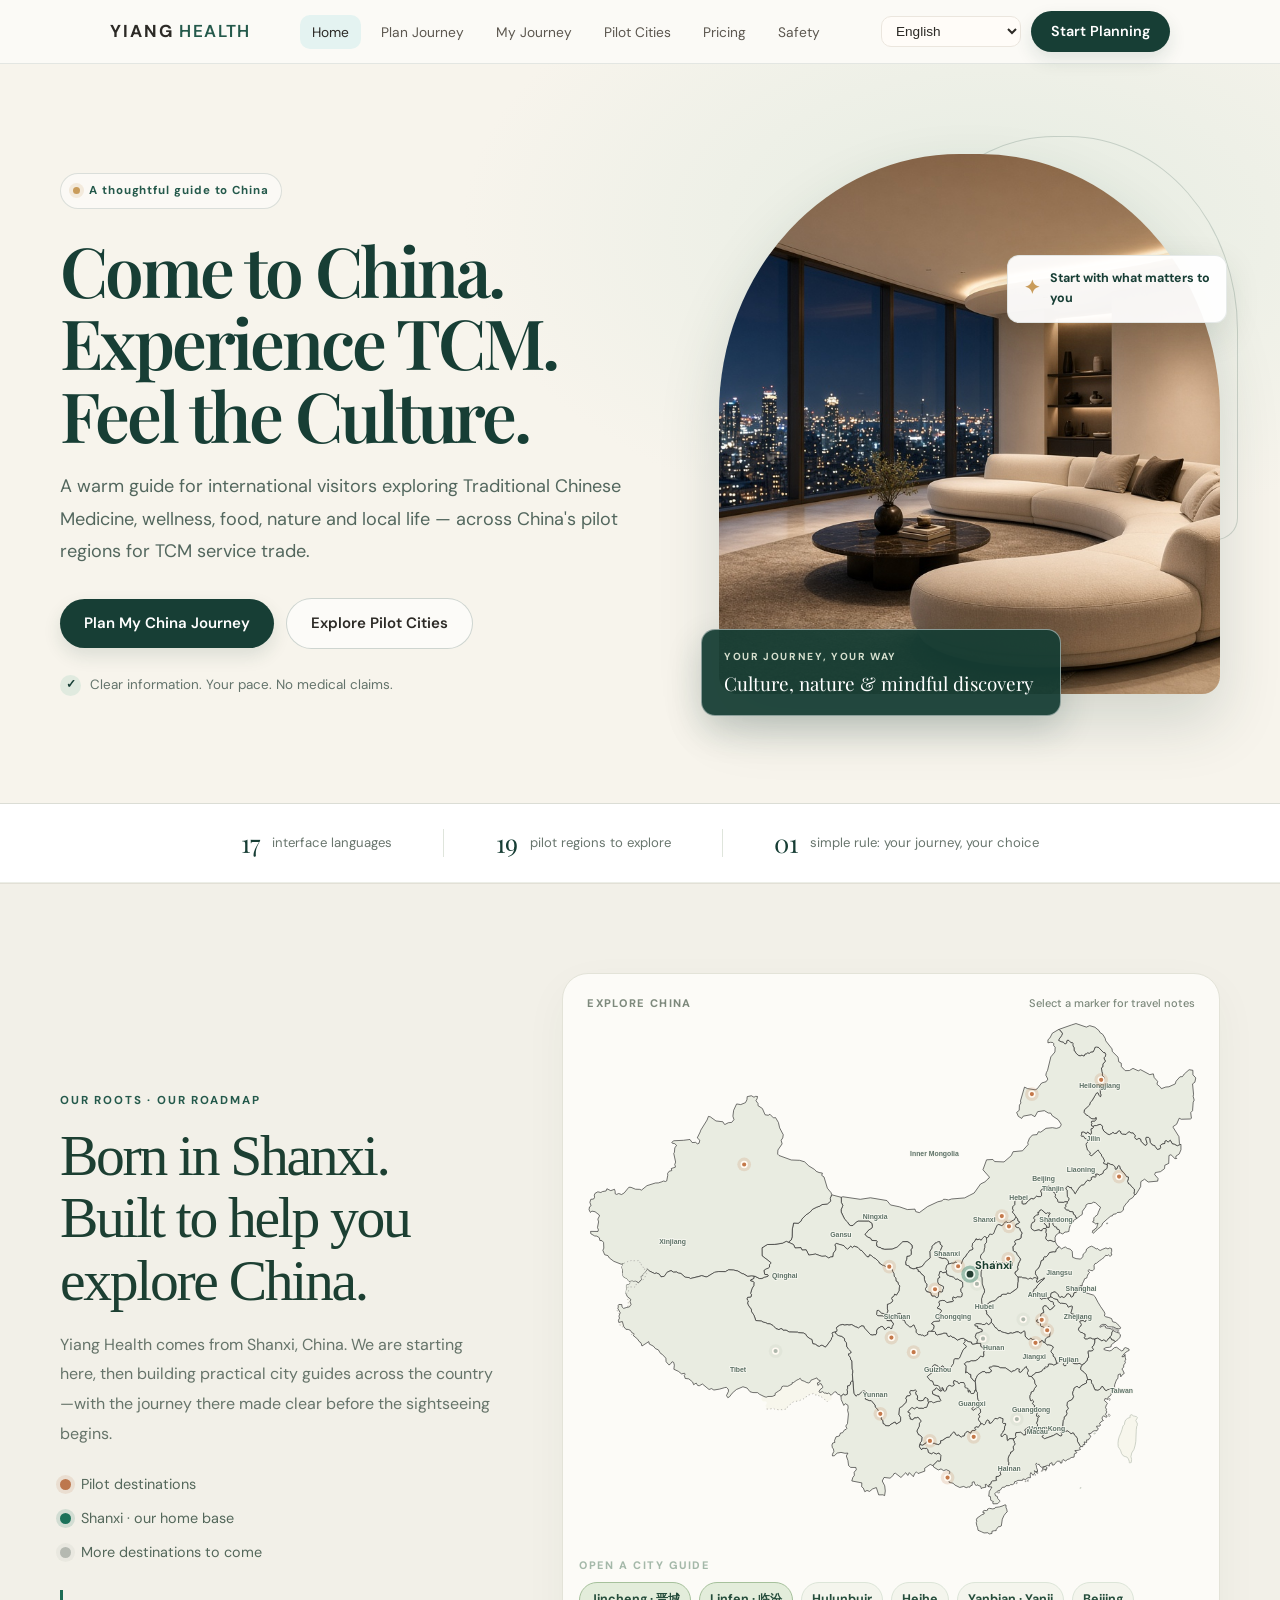
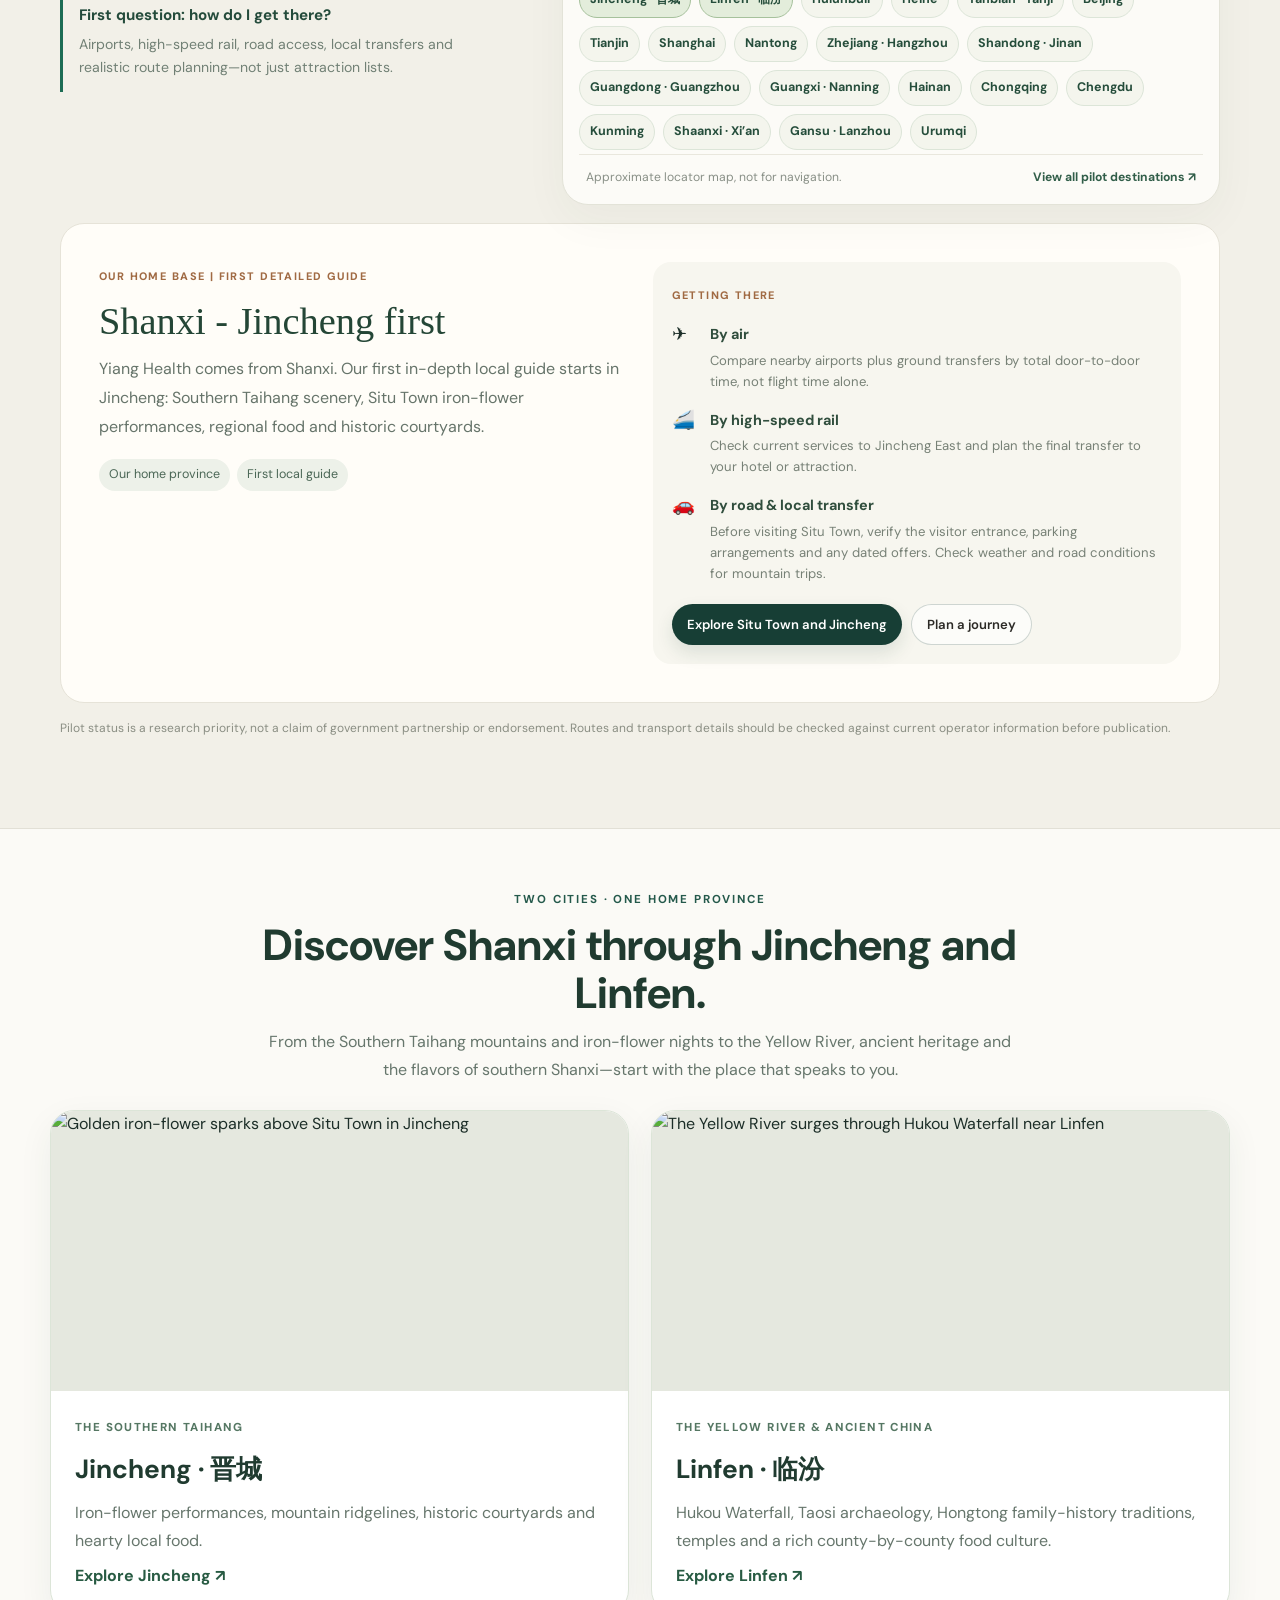
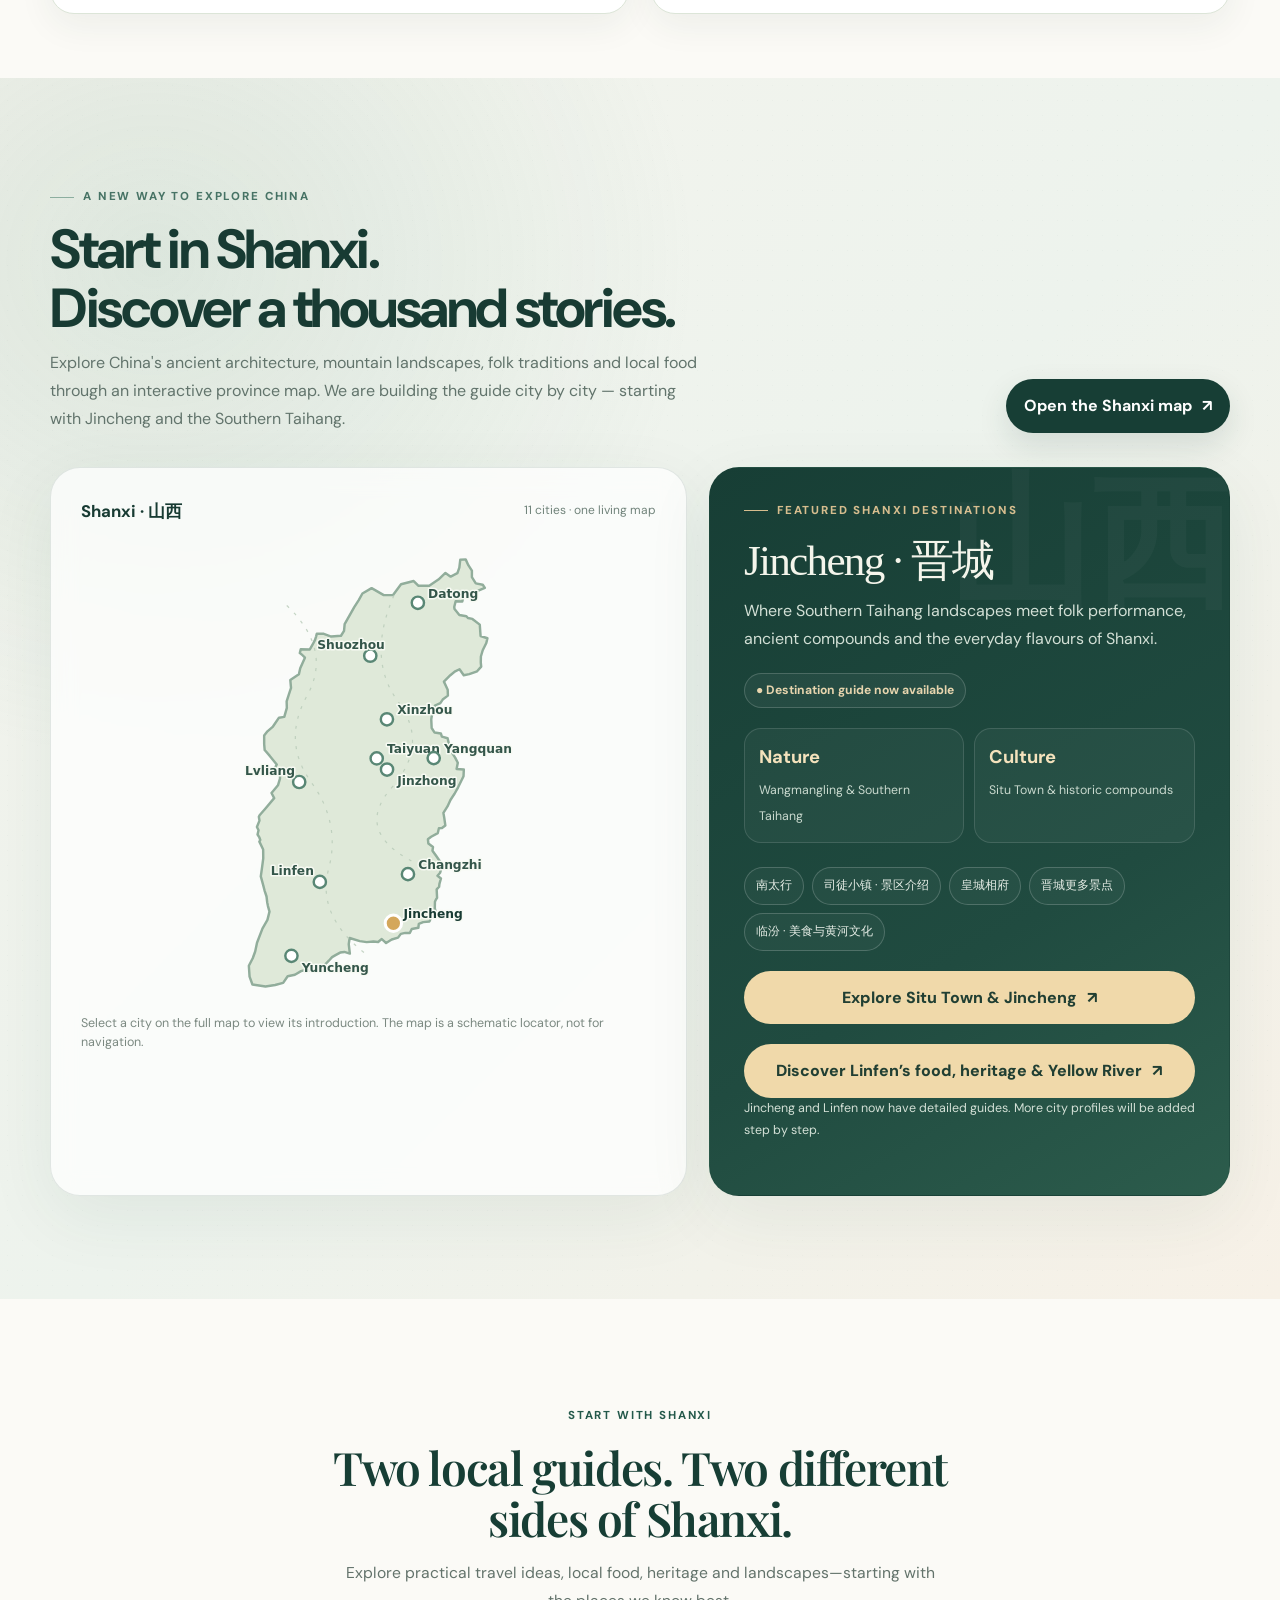
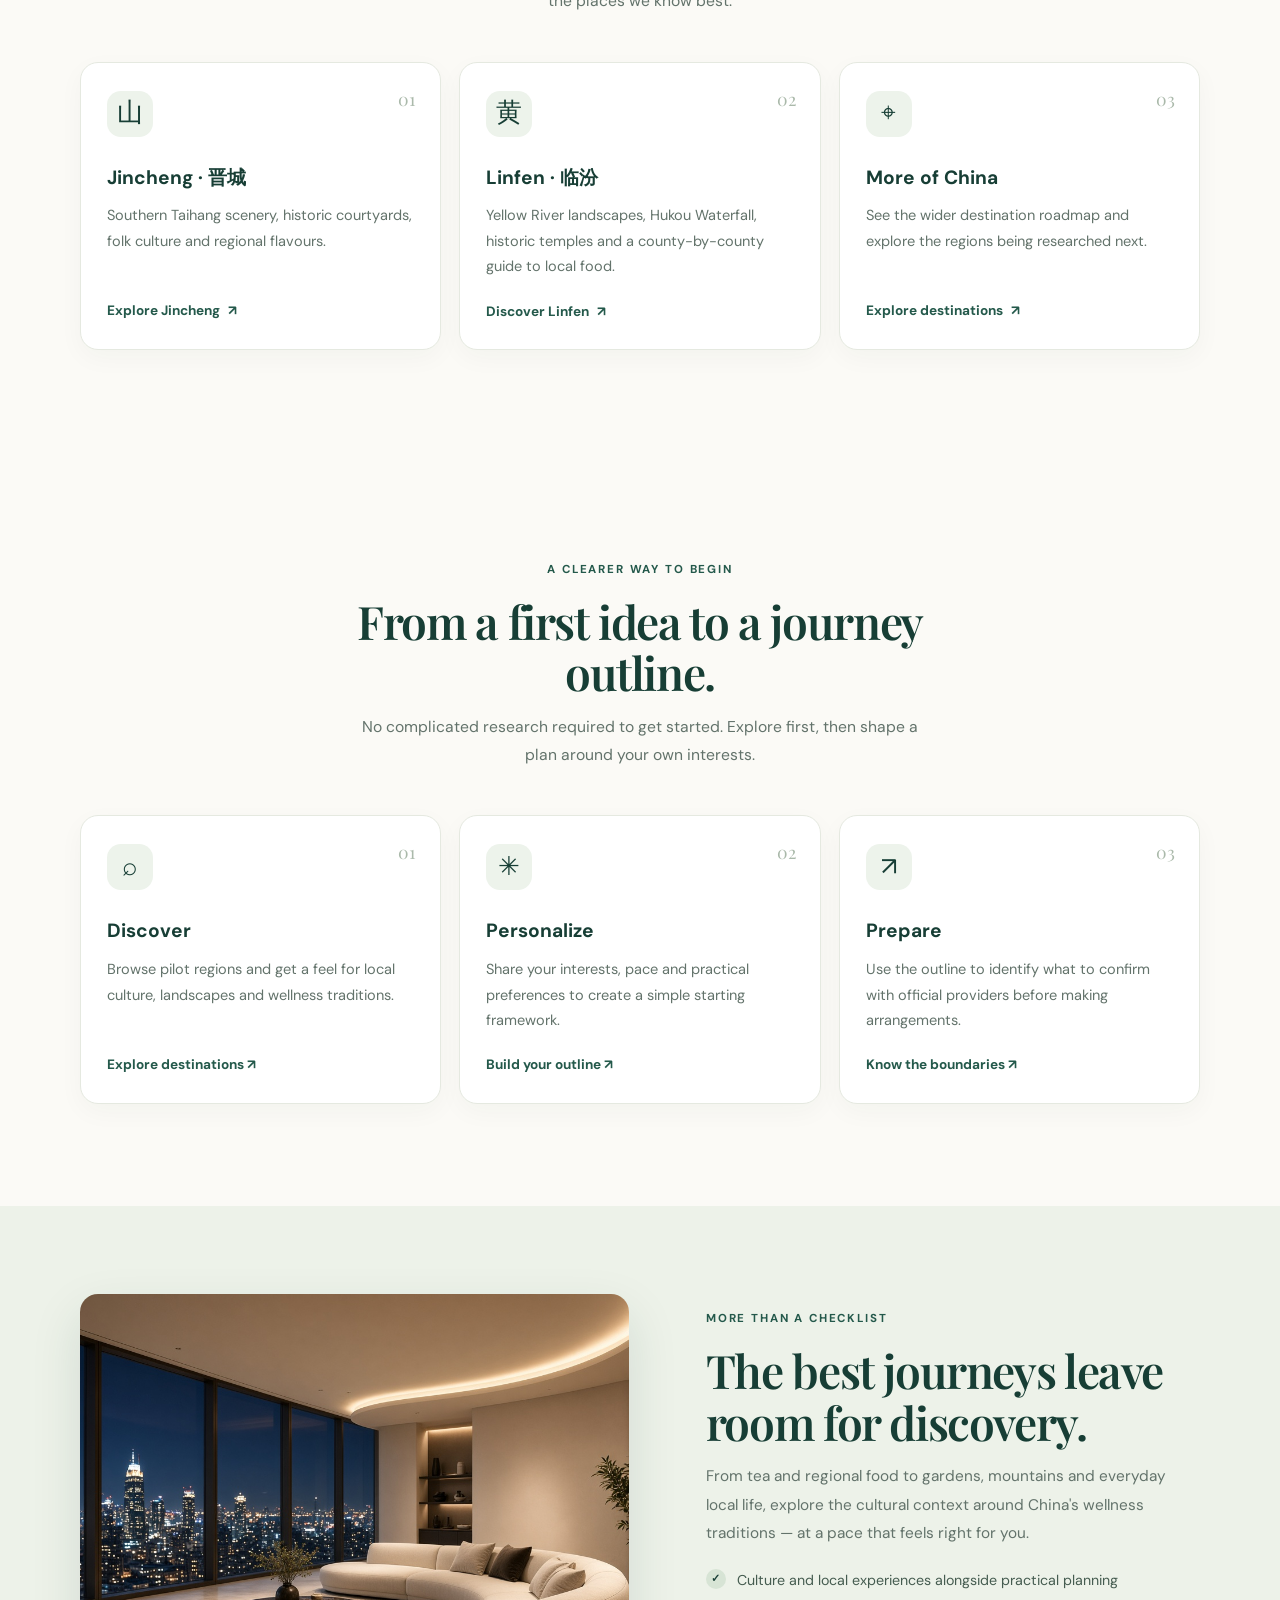
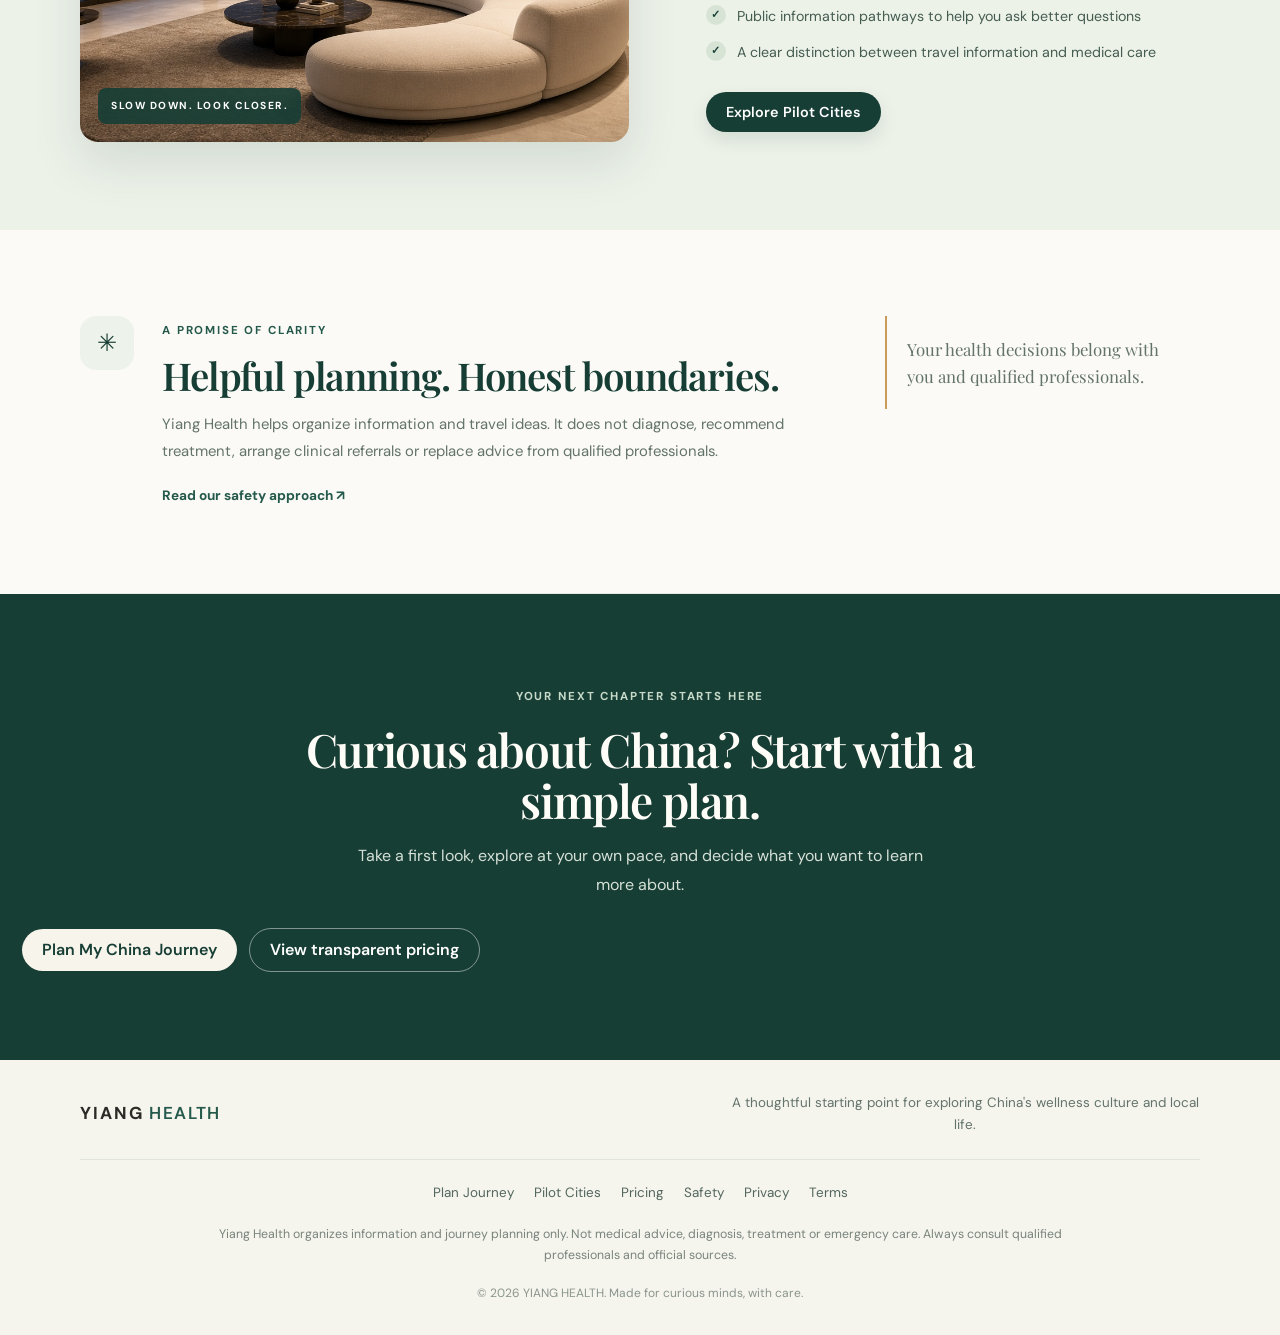
==== commit 53a5aa2e: "Fix map language labels and remove misleading food photos" ====
--- a/index.html
+++ b/index.html
@@ -293,6 +293,7 @@
   <script src="modules/destinations.js"></script>
   <script src="modules/planner.js"></script>
   <script src="script.js"></script>
+  <script src="modules/home-map-i18n.js"></script>
   <script>
     document.querySelectorAll('.shanxi-feature .shx-city[data-city]').forEach(function (node) {
       node.setAttribute('tabindex', '0');
--- a/china-map.css
+++ b/china-map.css
@@ -38,3 +38,7 @@
 /* City names are real map links, not decorative labels. */
 .china-marker .marker-label { pointer-events: auto; cursor: pointer; }
 .china-marker .marker-label:hover, .china-marker .marker-label:focus-visible { text-decoration: underline; paint-order: stroke; stroke: rgba(255,255,255,.95); stroke-width: 3px; stroke-linejoin: round; }
+
+/* Neutral province labels, translated with the active interface language. */
+.province-label{font:600 11px/1.1 Arial,sans-serif;fill:#50665b;paint-order:stroke;stroke:#f7f7f0;stroke-width:3px;stroke-linejoin:round;pointer-events:none;opacity:.92}
+@media(max-width:700px){.province-label{font-size:9px;stroke-width:2.5px}}
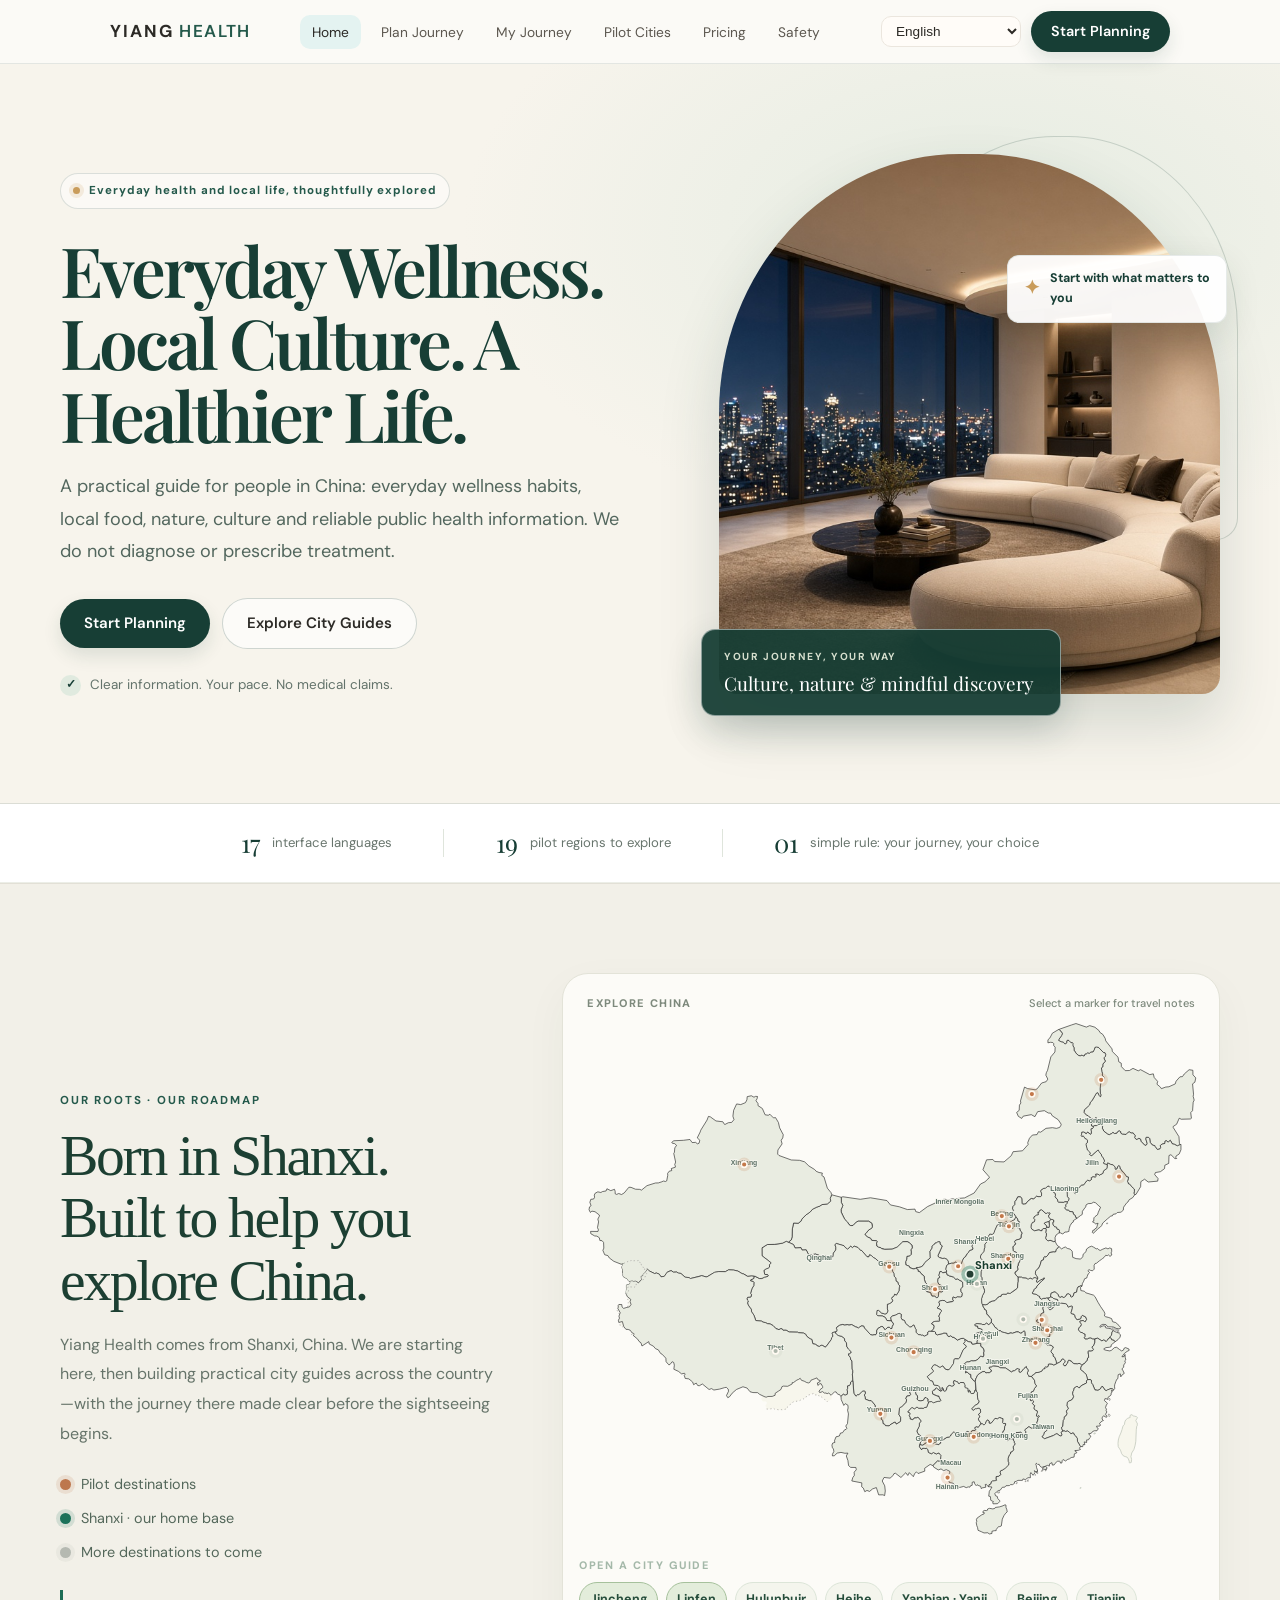
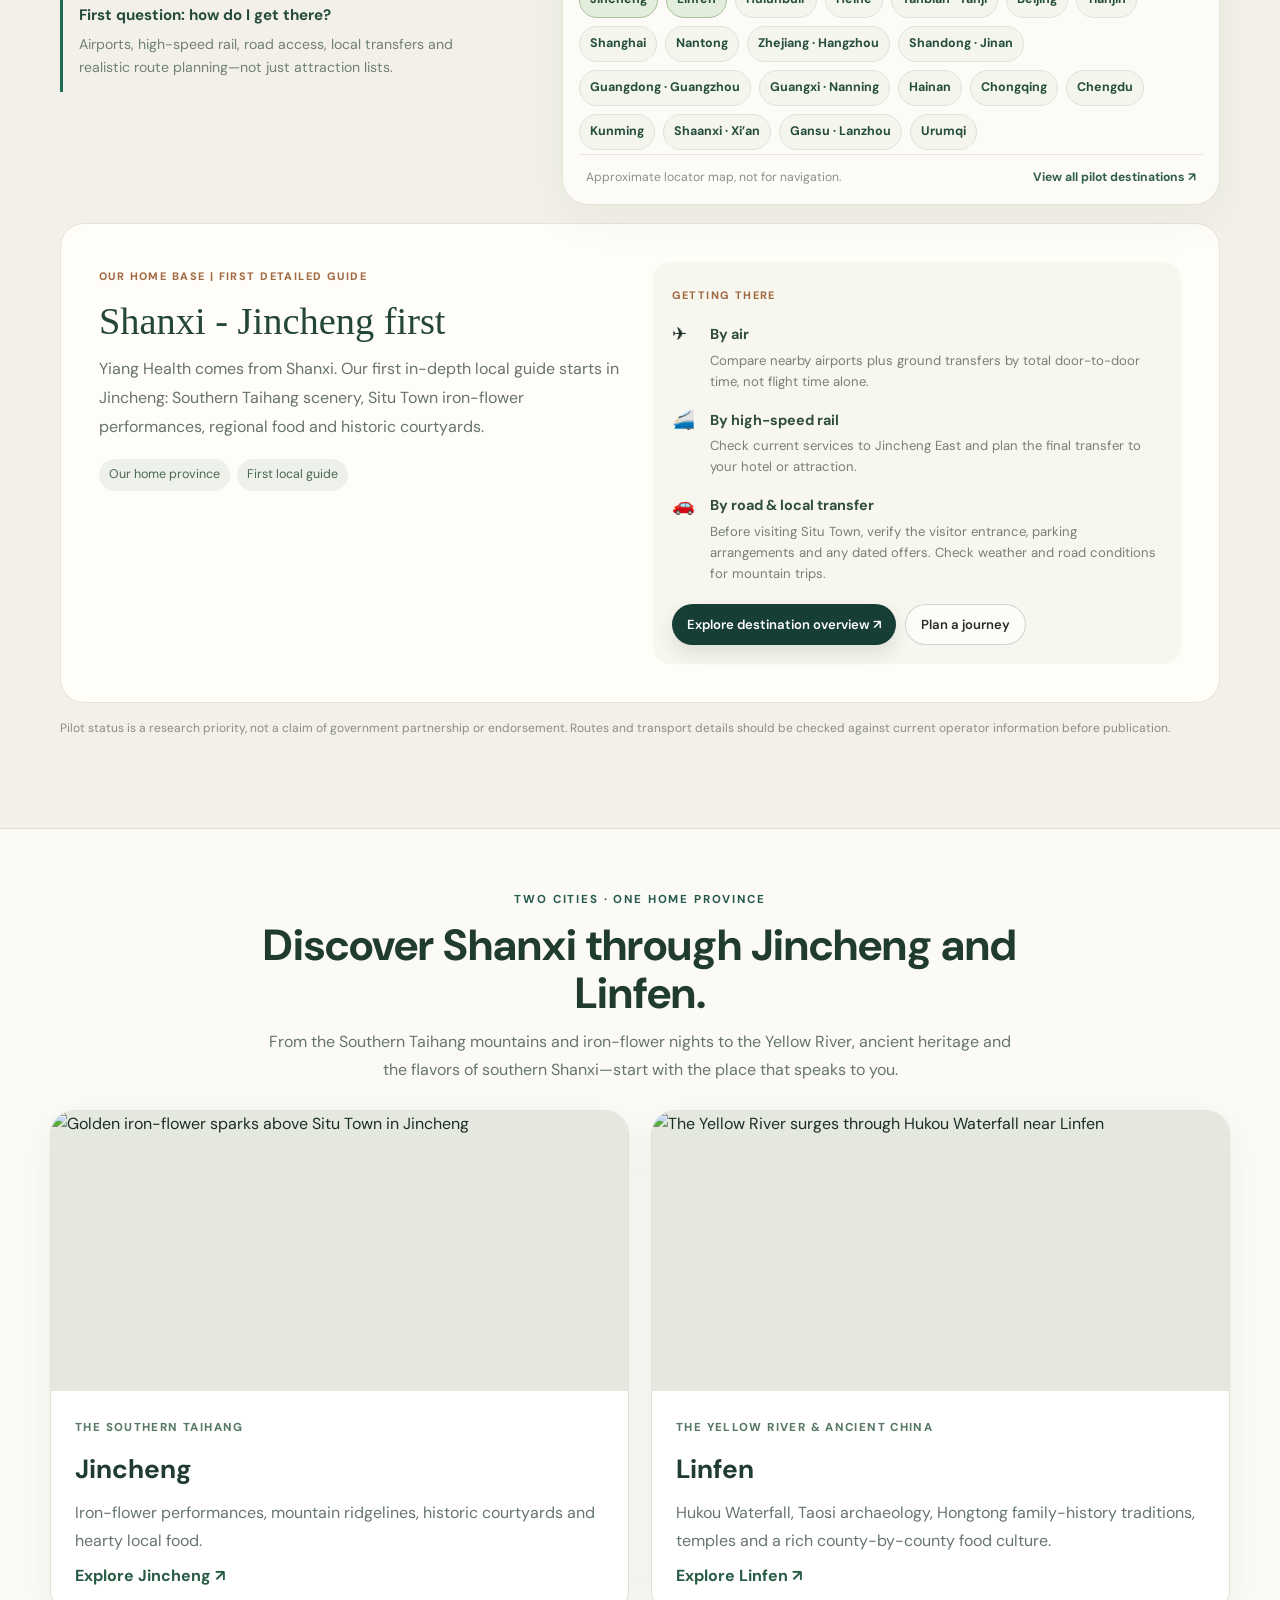
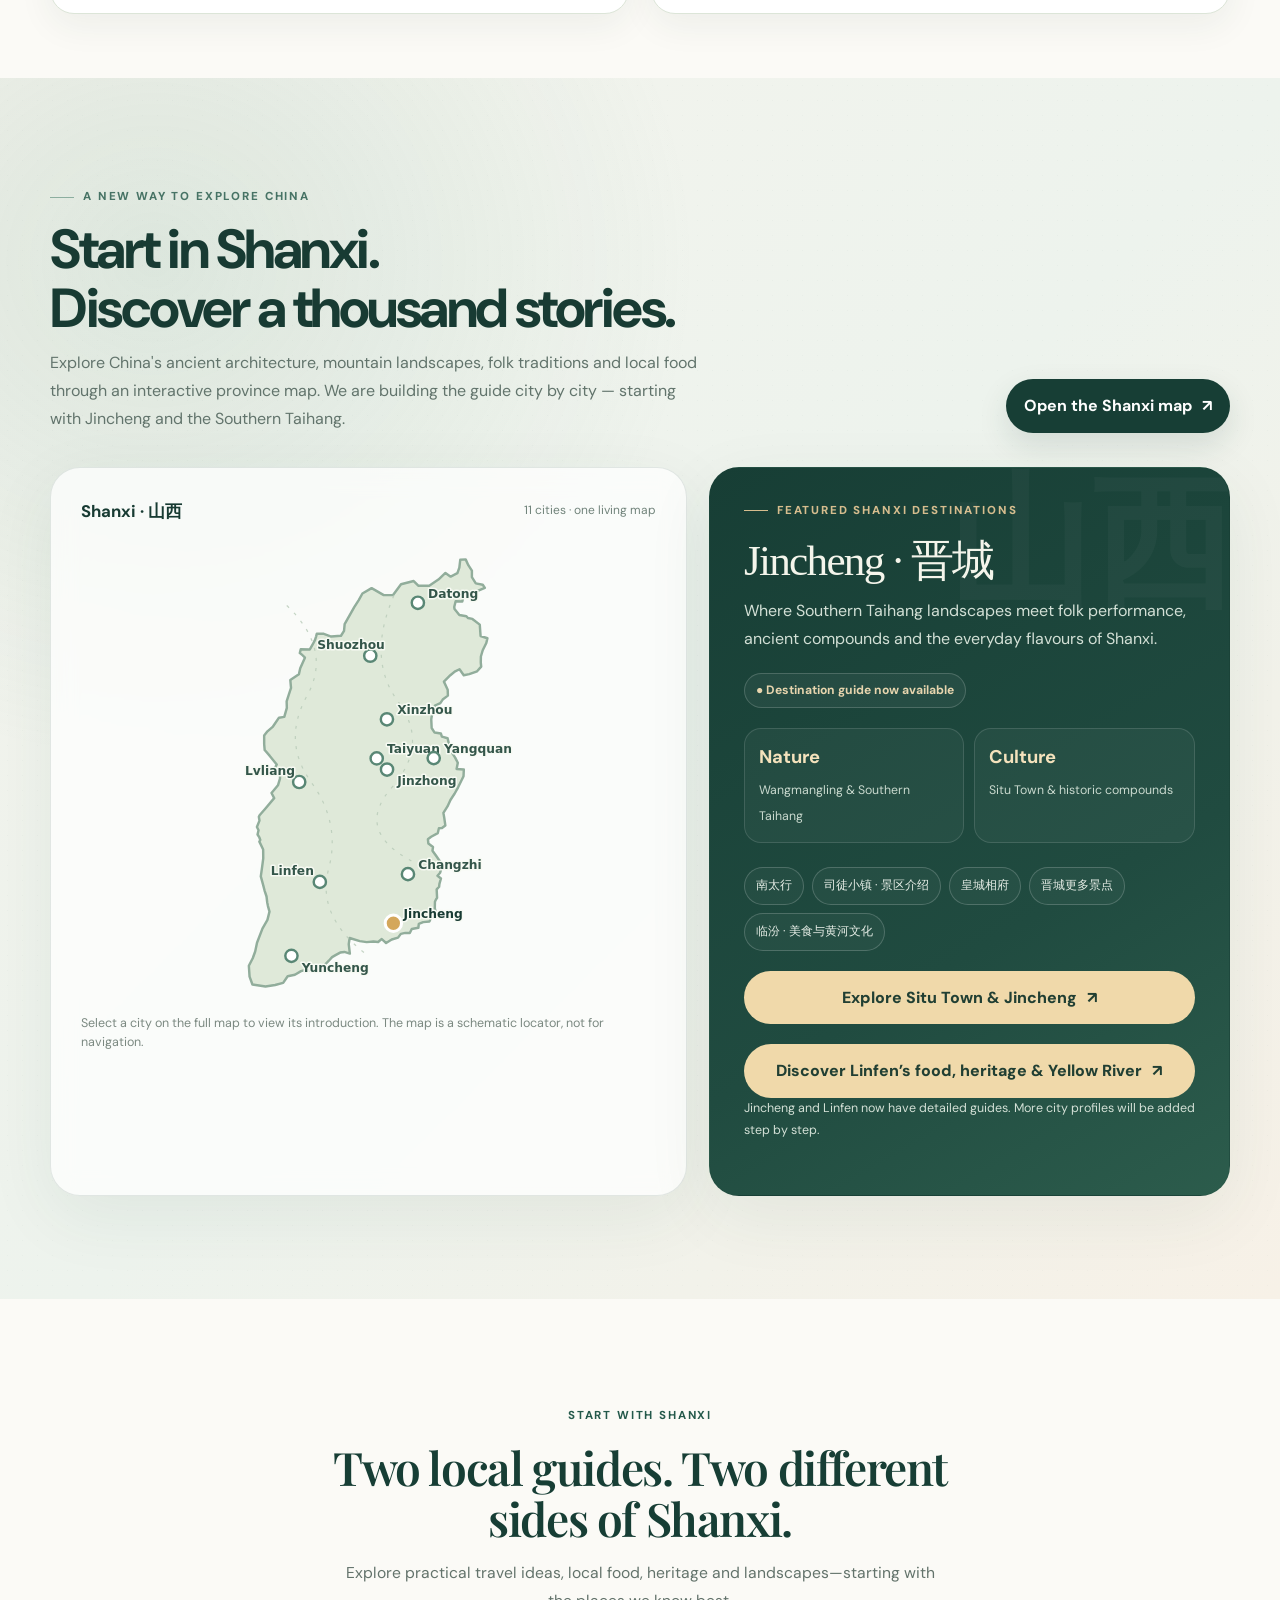
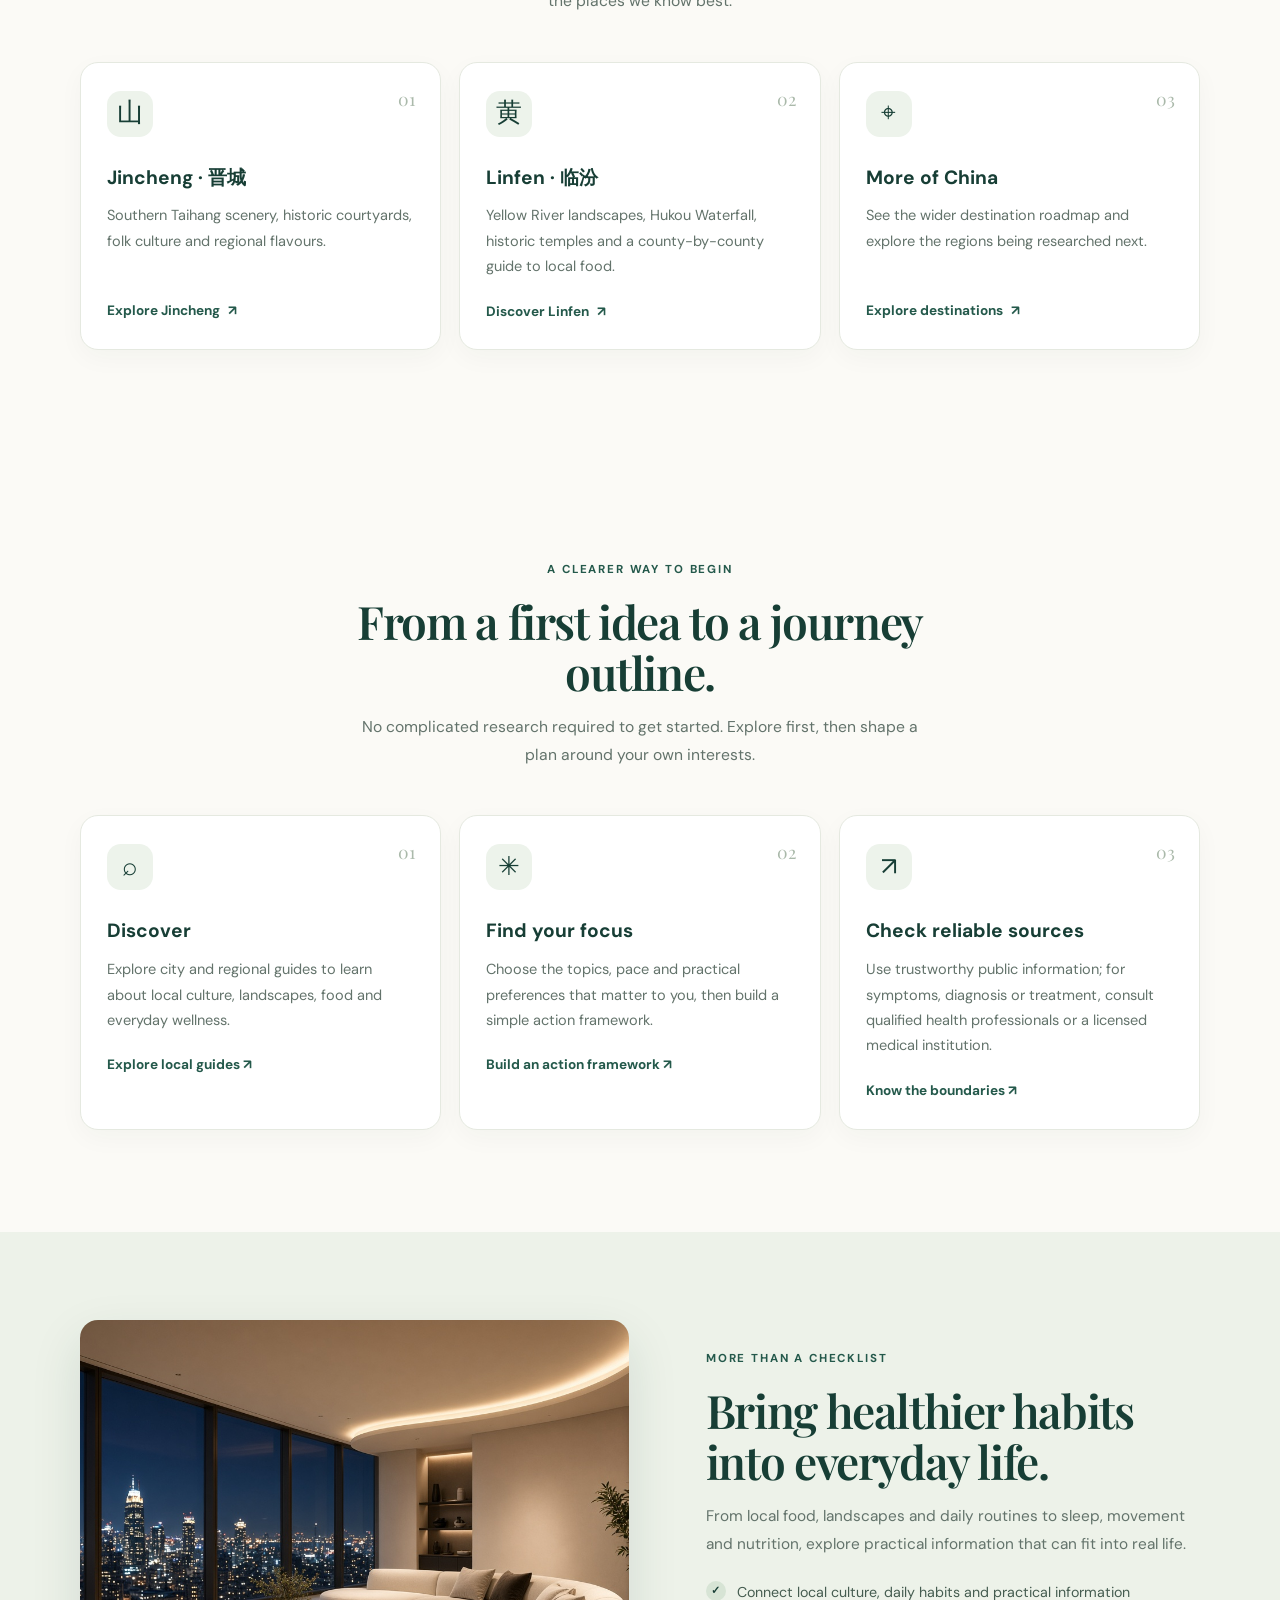
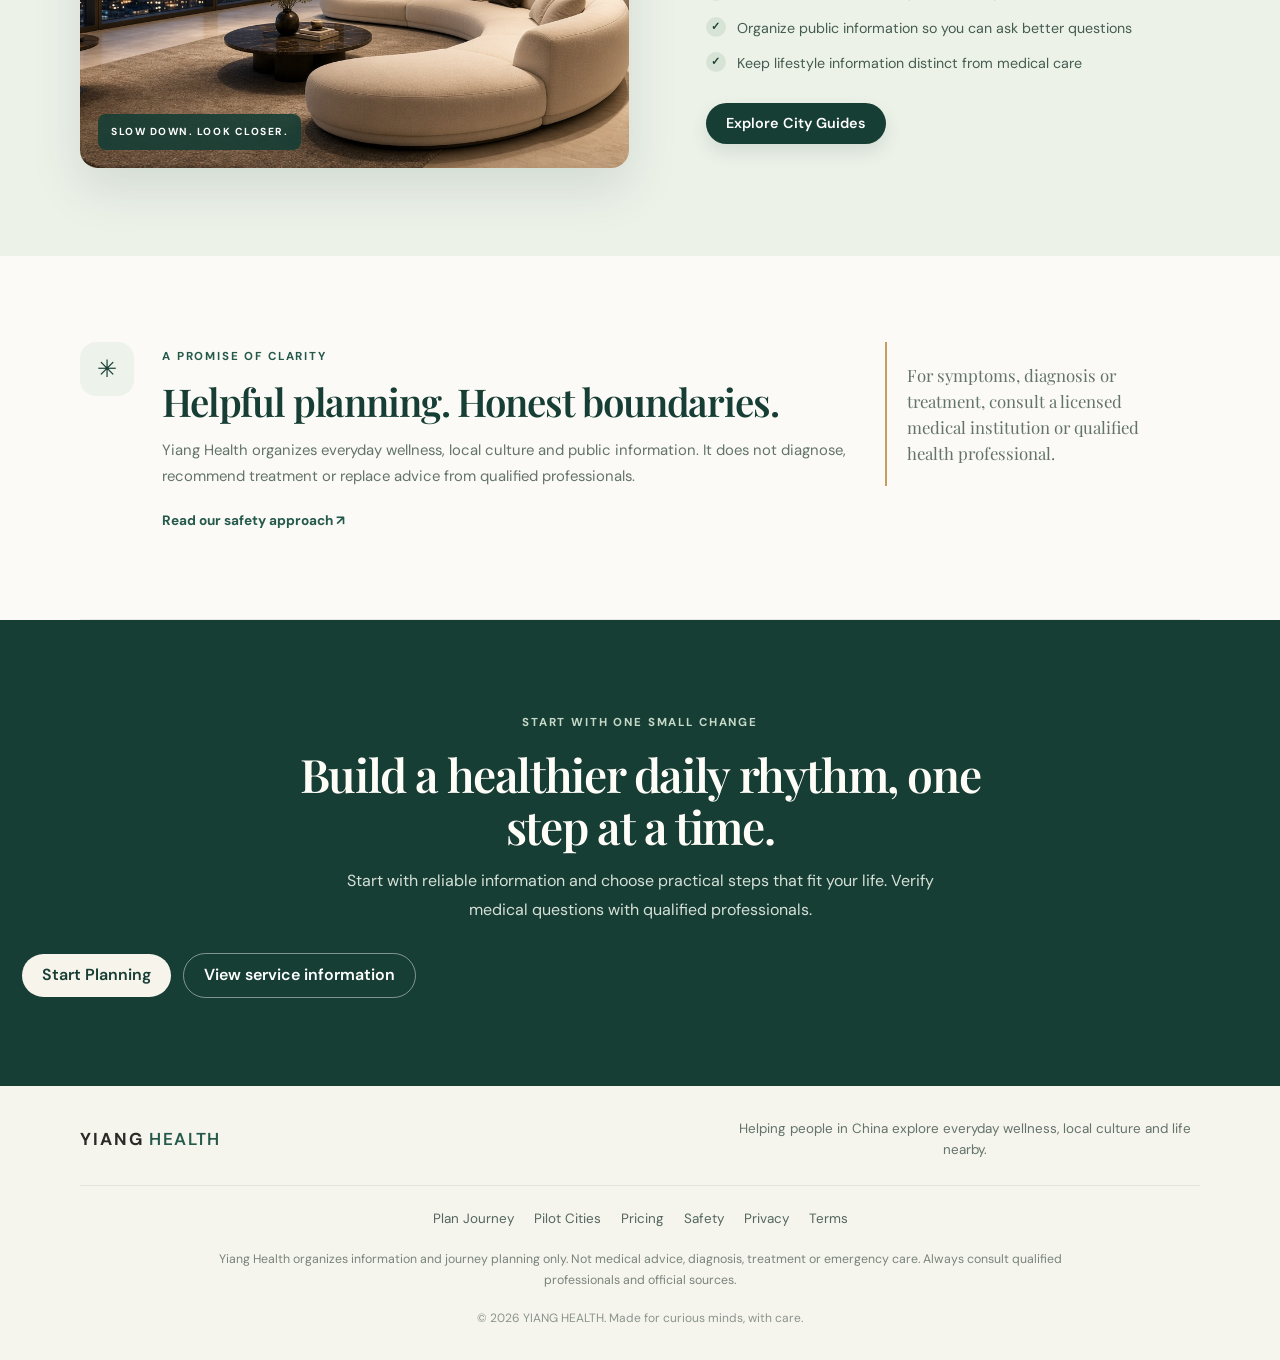
==== commit 7b7346f9: "Refocus Health homepage on domestic wellness and refresh cache" ====
--- a/index.html
+++ b/index.html
@@ -3,16 +3,16 @@
 <head>
   <meta charset="UTF-8">
   <meta name="viewport" content="width=device-width, initial-scale=1, viewport-fit=cover">
-  <meta name="description" content="Explore China's TCM culture, wellness traditions and local experiences with a thoughtful, multilingual journey planner from Yiang Health.">
+  <meta name="description" content="A practical guide to everyday wellness, local culture, food, nature and trustworthy public health information across China. No diagnosis or unsupported efficacy claims.">
   <meta name="theme-color" content="#173e35">
   <meta property="og:type" content="website">
-  <meta property="og:title" content="Yiang Health — A more thoughtful way to explore China">
-  <meta property="og:description" content="Explore TCM culture, wellness traditions, nature and local life. Plan at your own pace with clear information and safety boundaries.">
+  <meta property="og:title" content="Yiang Health — Everyday Wellness & Local Life in China">
+  <meta property="og:description" content="Explore healthy daily habits, local food, nature, culture and reliable public health information. Planning and information only, not diagnosis or treatment.">
   <meta property="og:site_name" content="Yiang Health">
   <meta name="twitter:card" content="summary_large_image">
-  <meta name="twitter:title" content="Yiang Health — Explore China, thoughtfully">
-  <meta name="twitter:description" content="A multilingual starting point for TCM culture, wellness and local experiences in China.">
-  <title>Yiang Health — Explore China, Thoughtfully</title>
+  <meta name="twitter:title" content="Yiang Health — Everyday Wellness & Local Life">
+  <meta name="twitter:description" content="A practical guide to wellness, local culture, food, nature and reliable public health information in China.">
+  <title>Yiang Health — Everyday Wellness & Local Life in China</title>
   <link rel="canonical" href="https://yiang1905.github.io/Yiang-Health/">
   <link rel="manifest" href="manifest.json">
   <link rel="preconnect" href="https://fonts.googleapis.com">
@@ -52,12 +52,12 @@
     <section class="home-hero">
       <div class="home-hero-inner">
         <div class="home-hero-copy">
-          <div class="eyebrow"><span class="eyebrow-dot"></span><span data-i18n="home_eyebrow">A thoughtful guide to China</span></div>
-          <h1 data-i18n="hero_title">Come to China. Experience TCM. Feel the Culture.</h1>
-          <p class="home-hero-sub" data-i18n="hero_subtitle">A warm guide for international visitors exploring Traditional Chinese Medicine, wellness, food, nature and local life.</p>
+          <div class="eyebrow"><span class="eyebrow-dot"></span><span data-i18n="home_eyebrow">Everyday health and local life, thoughtfully explored</span></div>
+          <h1 data-i18n="hero_title">Everyday Wellness. Local Culture. A Healthier Life.</h1>
+          <p class="home-hero-sub" data-i18n="hero_subtitle">A practical guide to everyday wellness, local food, nature, culture and reliable public health information in China. We do not diagnose or prescribe treatment.</p>
           <div class="home-hero-cta">
-            <a href="planner.html" class="btn btn-primary btn-lg" data-i18n="btn_start">Plan My China Journey</a>
-            <a href="destinations.html" class="btn btn-secondary btn-lg" data-i18n="btn_explore">Explore Pilot Cities</a>
+            <a href="planner.html" class="btn btn-primary btn-lg" data-i18n="btn_start">Start Planning</a>
+            <a href="destinations.html" class="btn btn-secondary btn-lg" data-i18n="btn_explore">Explore City Guides</a>
           </div>
           <div class="home-hero-note"><span class="note-mark">✓</span><span data-i18n="home_hero_note">Clear information. Your pace. No medical claims.</span></div>
         </div>
--- a/china-map.css
+++ b/china-map.css
@@ -42,3 +42,9 @@
 /* Neutral province labels, translated with the active interface language. */
 .province-label{font:600 11px/1.1 Arial,sans-serif;fill:#50665b;paint-order:stroke;stroke:#f7f7f0;stroke-width:3px;stroke-linejoin:round;pointer-events:none;opacity:.92}
 @media(max-width:700px){.province-label{font-size:9px;stroke-width:2.5px}}
+
+/* Extra spacing for the densest eastern-coast province labels. */
+#province-labels text:nth-of-type(17){transform:translate(22px,-10px)}
+#province-labels text:nth-of-type(18){transform:translate(-22px,12px)}
+#province-labels text:nth-of-type(33){transform:translate(24px,-10px)}
+#province-labels text:nth-of-type(34){transform:translate(-22px,14px)}
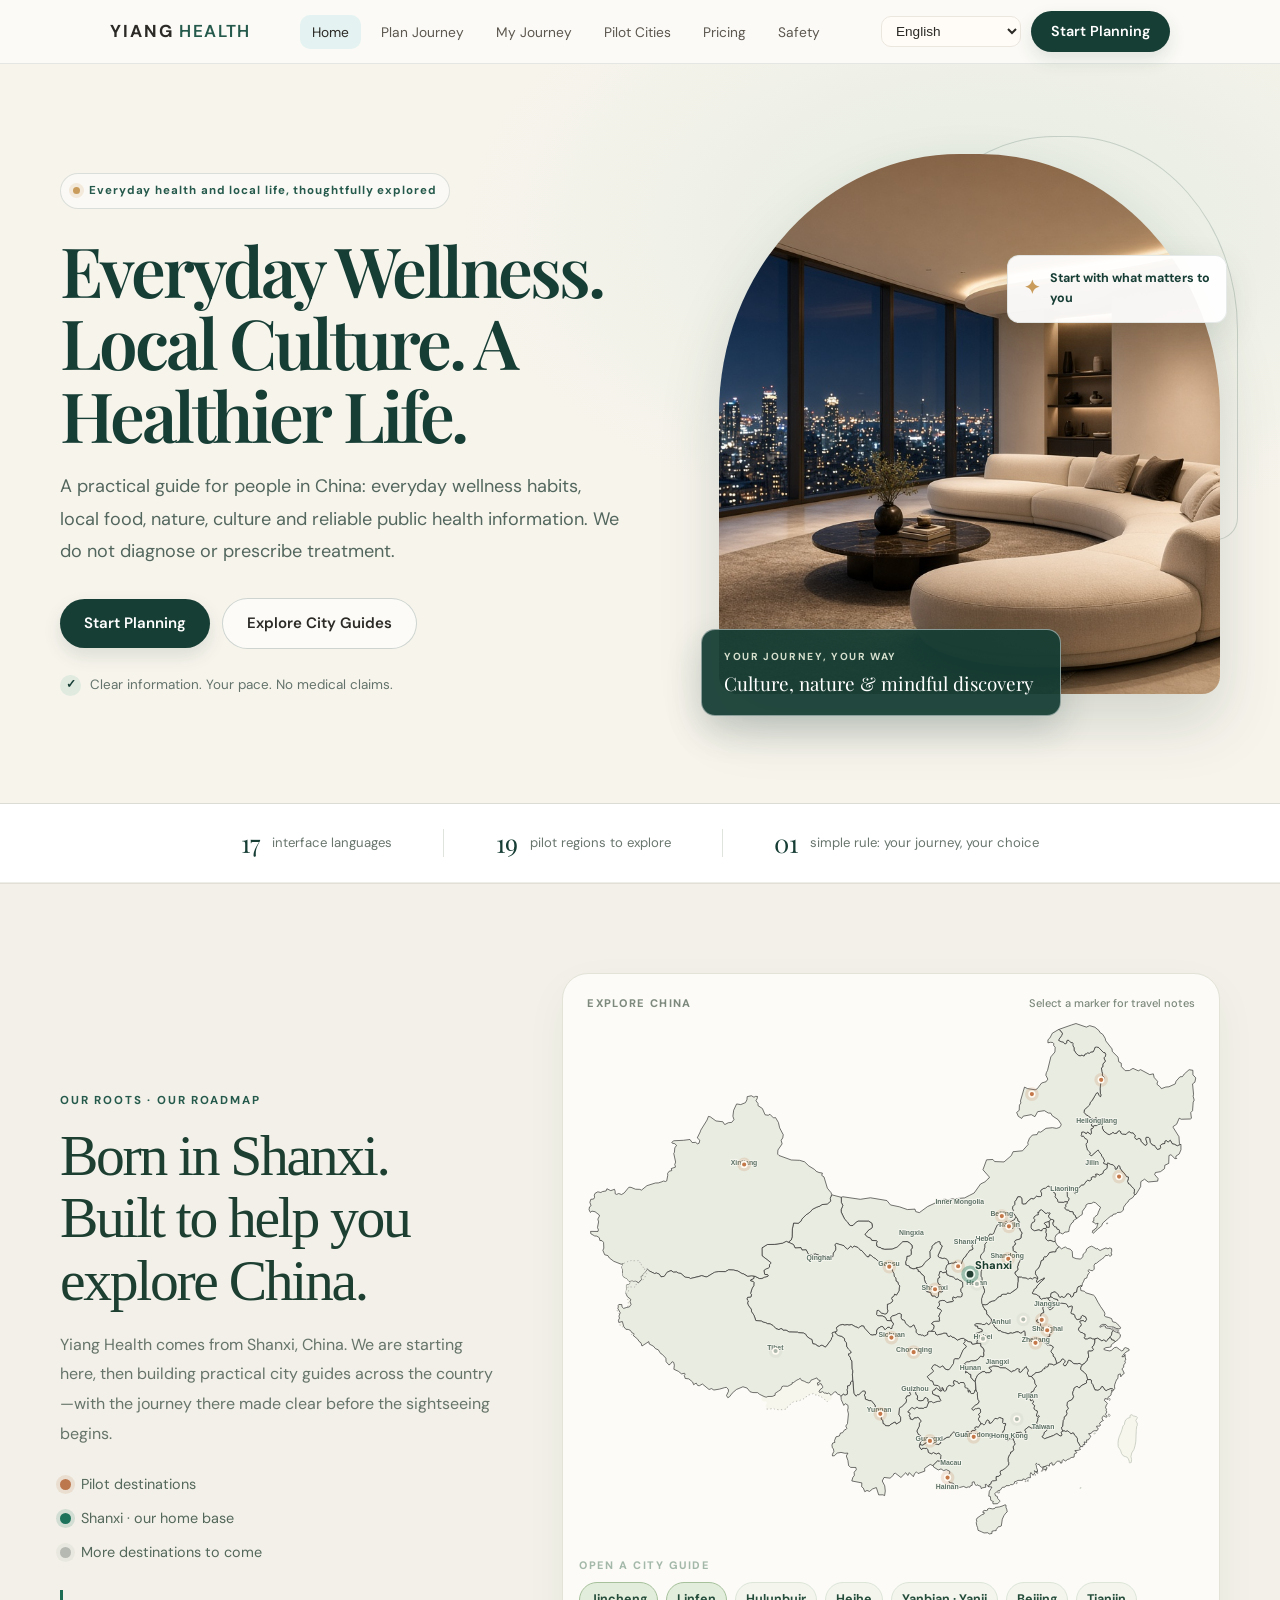
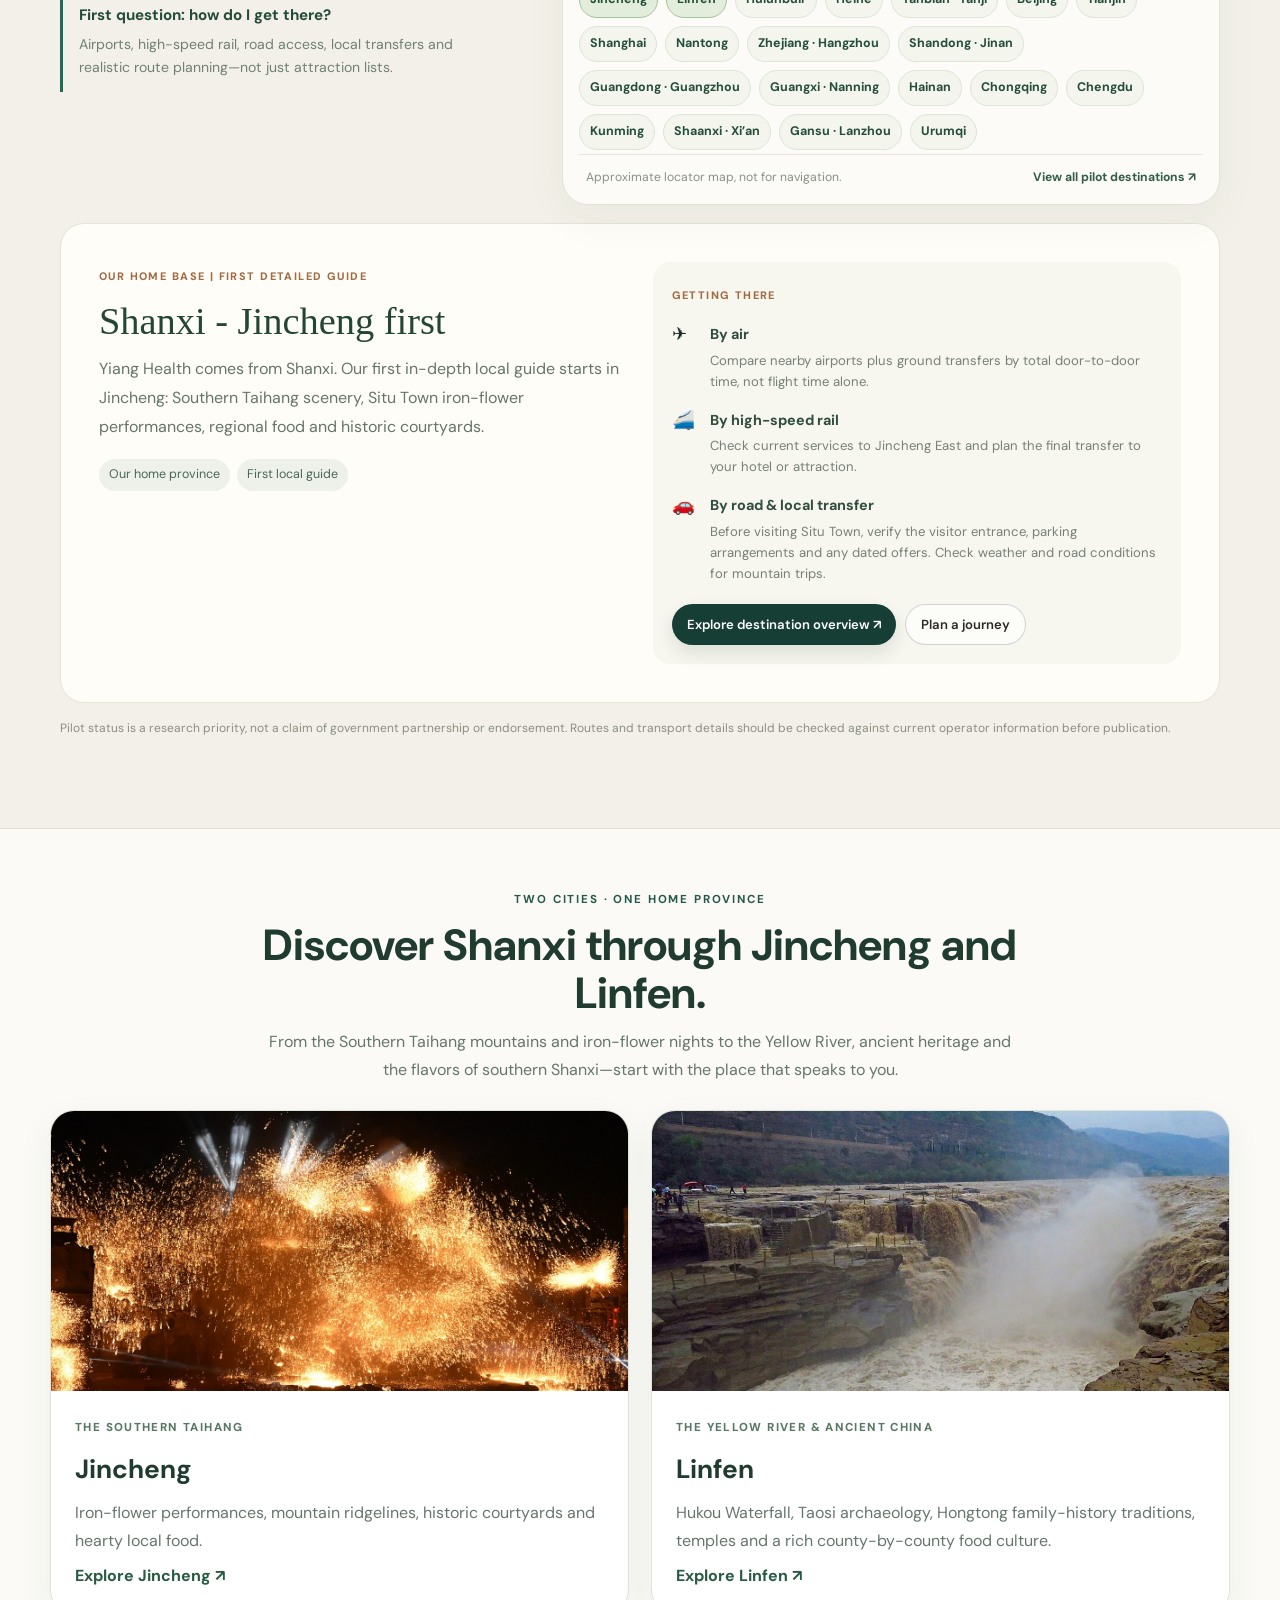
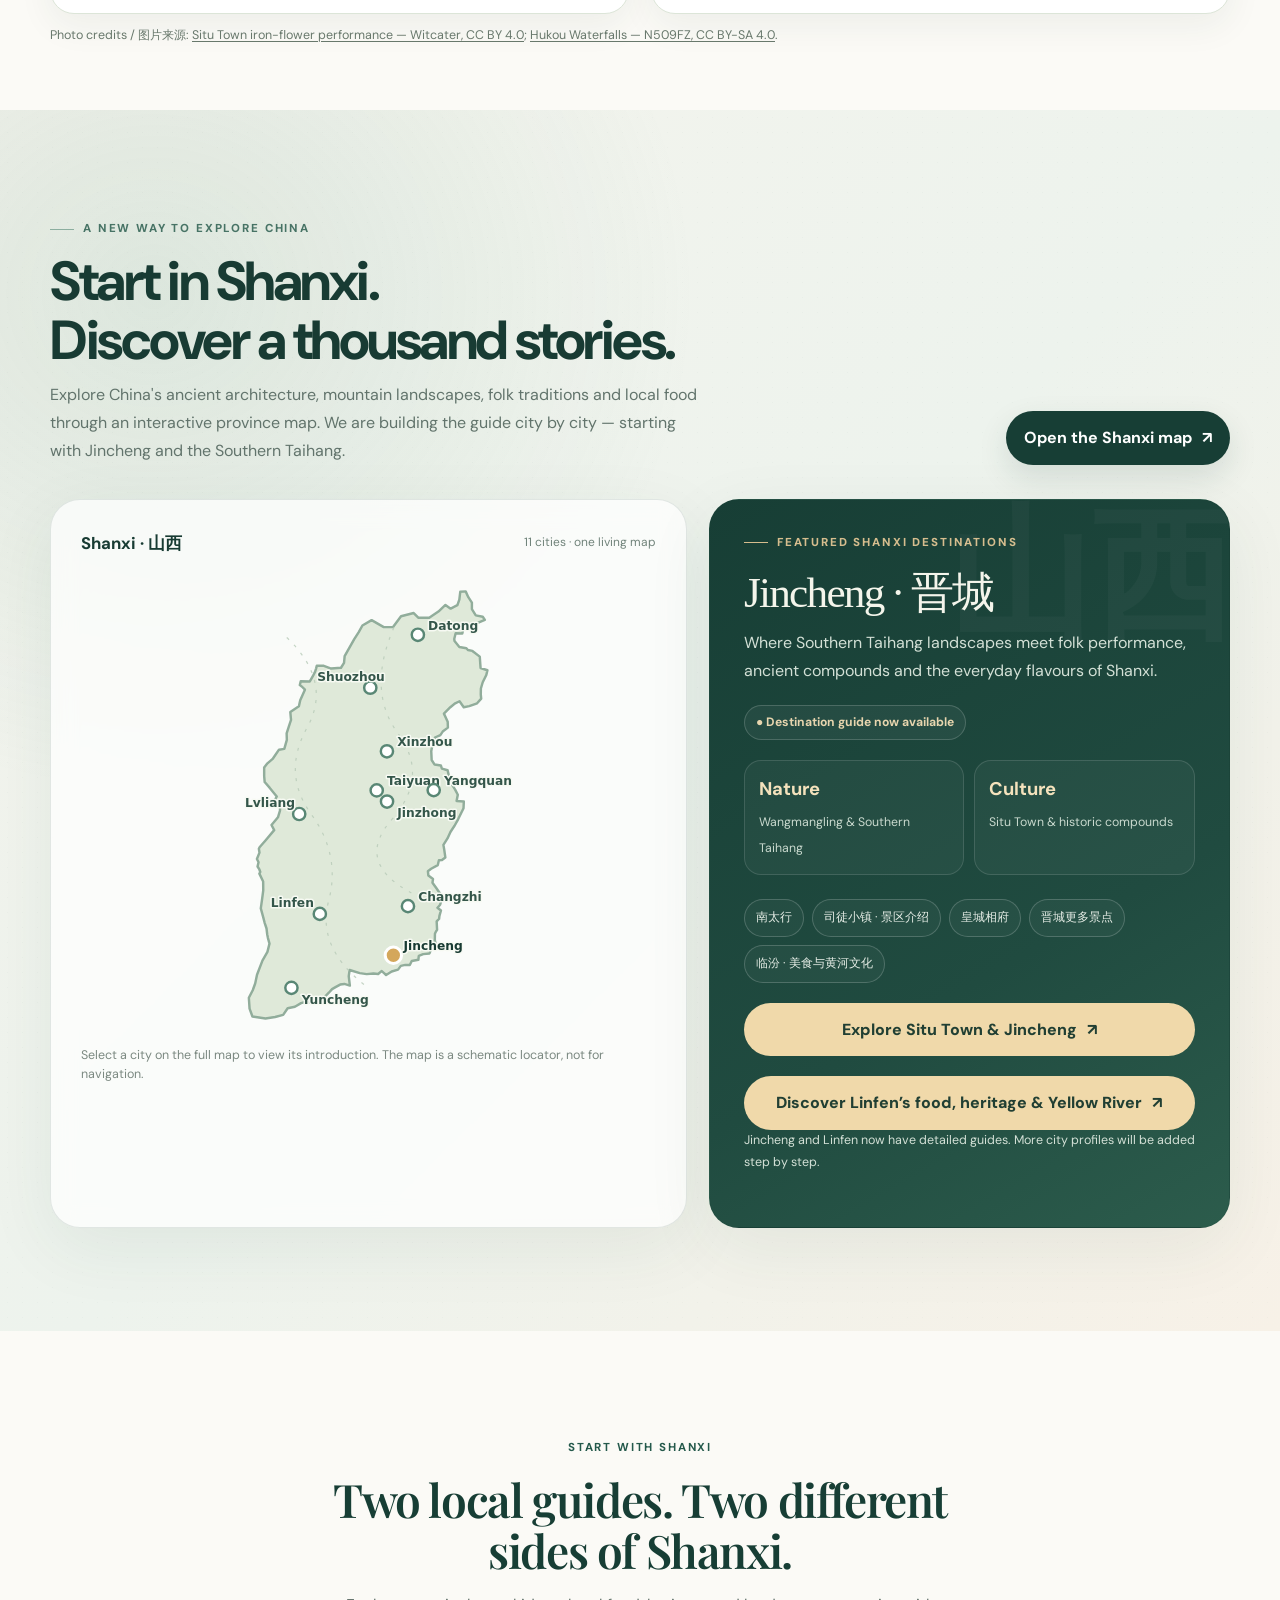
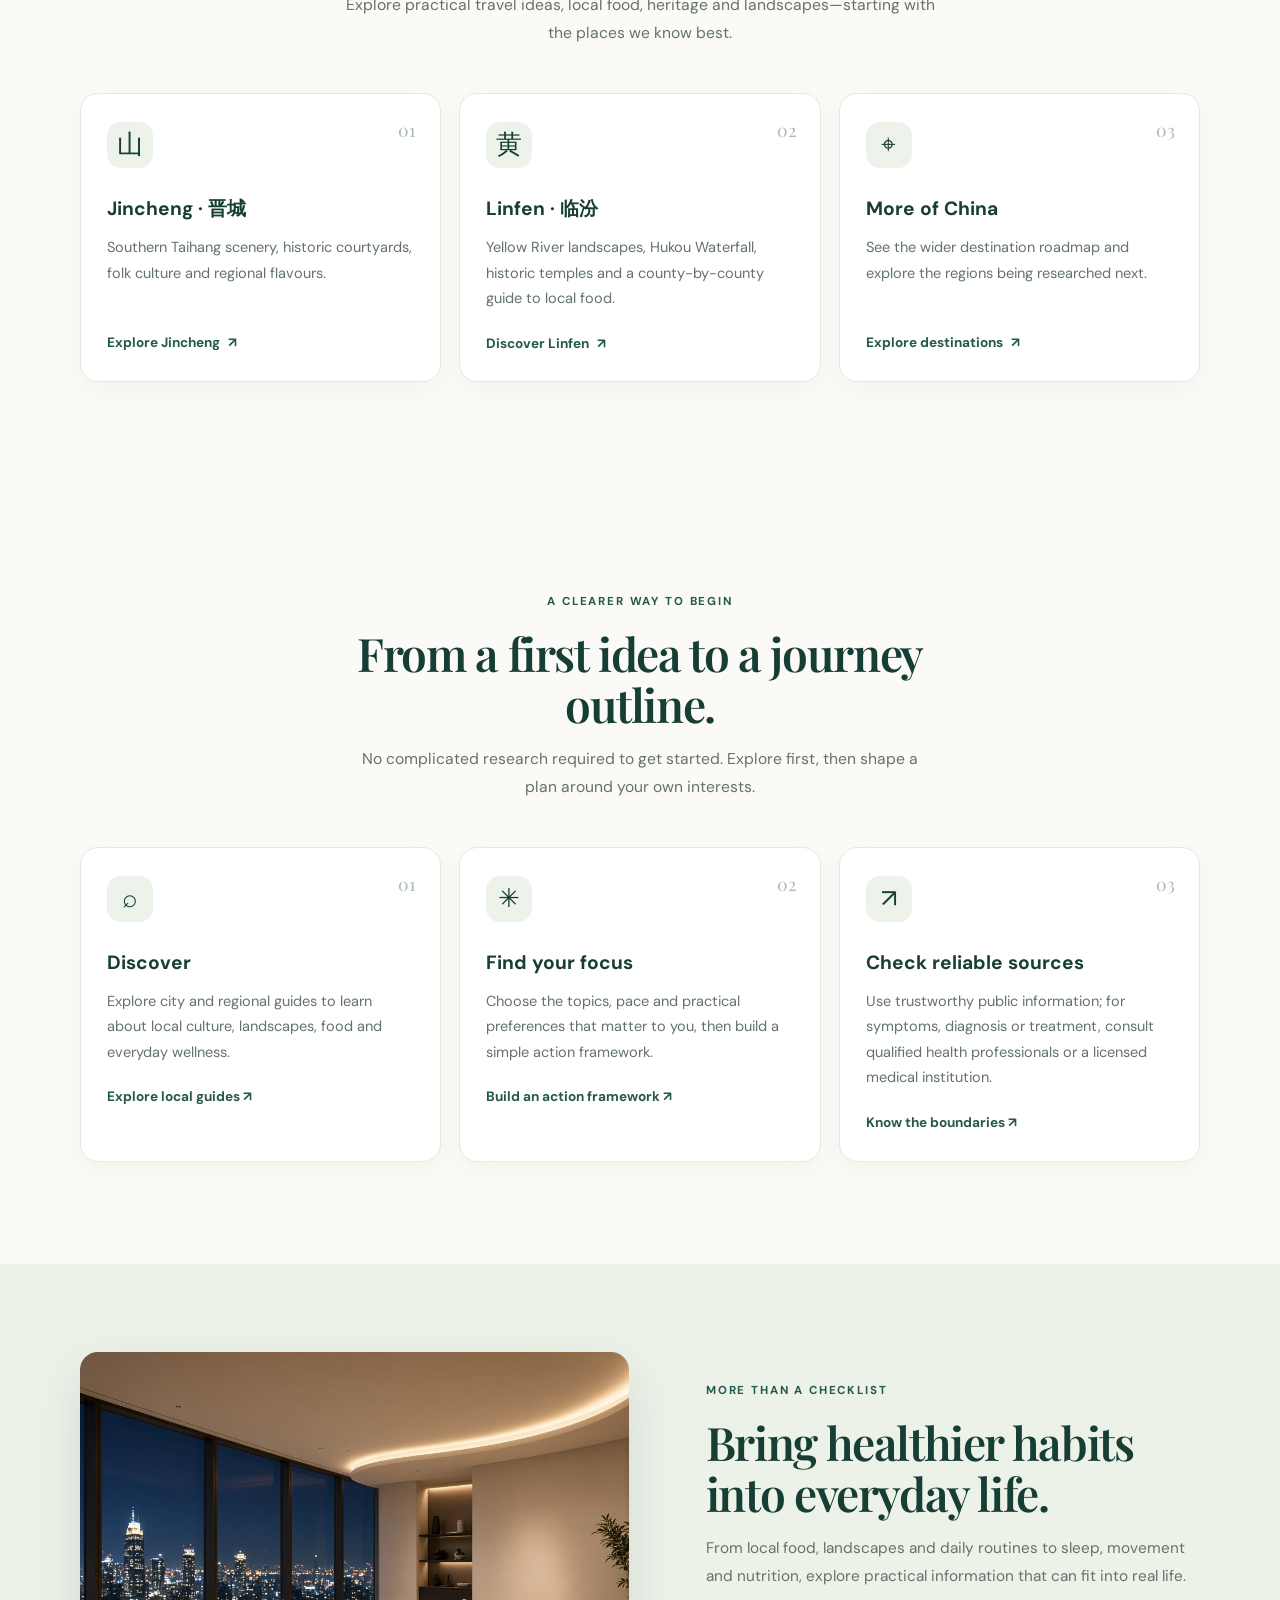
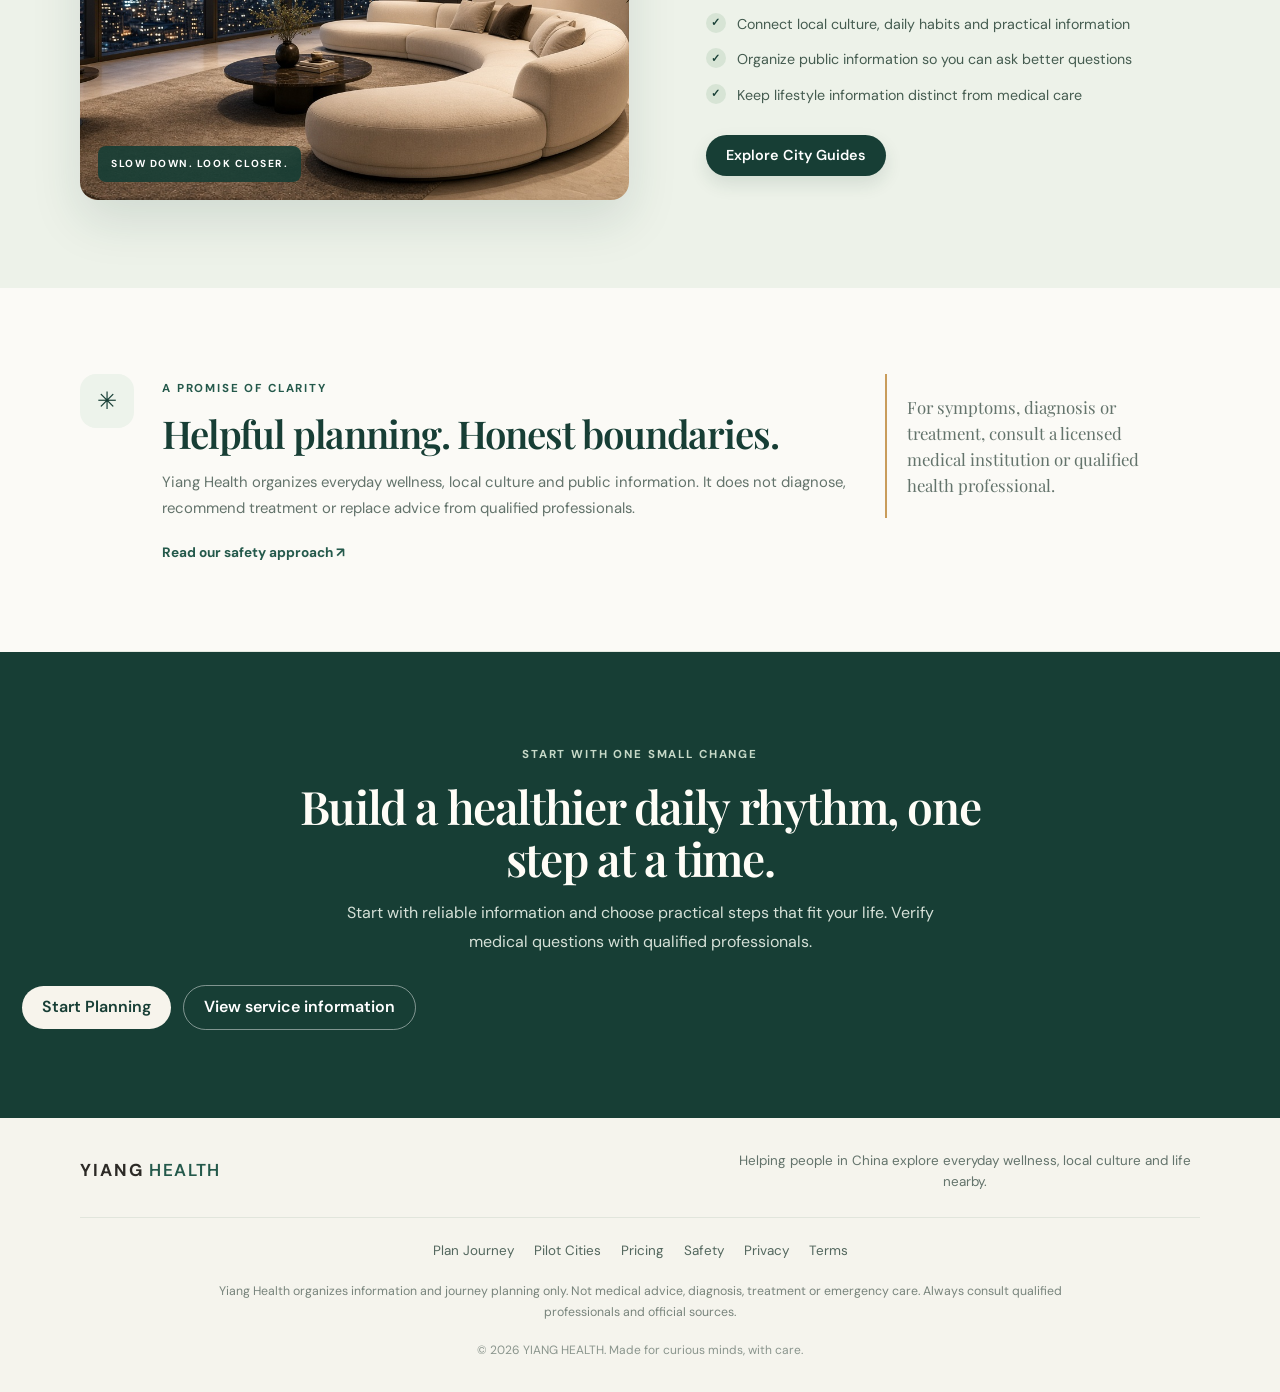
==== commit 1813122f: "Serve city guide photos locally and fix mobile layout" ====
--- a/index.html
+++ b/index.html
@@ -15,6 +15,7 @@
   <title>Yiang Health — Everyday Wellness & Local Life in China</title>
   <link rel="canonical" href="https://yiang1905.github.io/Yiang-Health/">
   <link rel="manifest" href="manifest.json">
+  <link rel="icon" type="image/svg+xml" href="assets/icon.svg">
   <link rel="preconnect" href="https://fonts.googleapis.com">
   <link rel="preconnect" href="https://fonts.gstatic.com" crossorigin>
   <link href="https://fonts.googleapis.com/css2?family=DM+Sans:wght@400;500;600;700&family=Playfair+Display:wght@500;600;700&display=swap" rel="stylesheet">
@@ -110,9 +111,10 @@
     <section class="shanxi-city-pair" aria-labelledby="shanxi-city-pair-title">
       <div class="scp-heading"><span class="section-kicker">TWO CITIES · ONE HOME PROVINCE</span><h2 id="shanxi-city-pair-title">Discover Shanxi through Jincheng and Linfen.</h2><p>From the Southern Taihang mountains and iron-flower nights to the Yellow River, ancient heritage and the flavors of southern Shanxi—start with the place that speaks to you.</p></div>
       <div class="scp-grid">
-        <a class="scp-card" href="jincheng.html"><img src="https://thumb.wikimedia.org/wikipedia/commons/thumb/f/fc/%E5%B1%B1%E8%A5%BF%E5%8F%B8%E5%BE%92%E5%B0%8F%E9%95%87%E6%89%93%E9%93%81%E8%8A%B1_Datiehua_Iron_Fireworks_in_Shanxi_Situ_Town.jpg/1280px-%E5%B1%B1%E8%A5%BF%E5%8F%B8%E5%BE%92%E5%B0%8F%E9%95%87%E6%89%93%E9%93%81%E8%8A%B1_Datiehua_Iron_Fireworks_in_Shanxi_Situ_Town.jpg" alt="Golden iron-flower sparks above Situ Town in Jincheng" loading="lazy"><div><span>THE SOUTHERN TAIHANG</span><h3>Jincheng · 晋城</h3><p>Iron-flower performances, mountain ridgelines, historic courtyards and hearty local food.</p><strong>Explore Jincheng ↗</strong></div></a>
-        <a class="scp-card" href="linfen.html"><img src="https://commons.wikimedia.org/wiki/Special:FilePath/Hukou%20waterfall.jpg" alt="The Yellow River surges through Hukou Waterfall near Linfen" loading="lazy"><div><span>THE YELLOW RIVER & ANCIENT CHINA</span><h3>Linfen · 临汾</h3><p>Hukou Waterfall, Taosi archaeology, Hongtong family-history traditions, temples and a rich county-by-county food culture.</p><strong>Explore Linfen ↗</strong></div></a>
-      </div>
+        <a class="scp-card" href="jincheng.html"><img src="image/cities/jincheng-iron-flower.jpg" alt="Golden iron-flower sparks above Situ Town in Jincheng" loading="lazy"><div><span>THE SOUTHERN TAIHANG</span><h3>Jincheng · 晋城</h3><p>Iron-flower performances, mountain ridgelines, historic courtyards and hearty local food.</p><strong>Explore Jincheng ↗</strong></div></a>
+        <a class="scp-card" href="linfen.html"><img src="image/cities/linfen-hukou-waterfall.jpg" alt="The Yellow River surges through Hukou Waterfall near Linfen" loading="lazy"><div><span>THE YELLOW RIVER & ANCIENT CHINA</span><h3>Linfen · 临汾</h3><p>Hukou Waterfall, Taosi archaeology, Hongtong family-history traditions, temples and a rich county-by-county food culture.</p><strong>Explore Linfen ↗</strong></div></a>
+      </div>
+      <p class="photo-credit">Photo credits / 图片来源: <a href="https://commons.wikimedia.org/wiki/File:%E5%B1%B1%E8%A5%BF%E5%8F%B8%E5%BE%92%E5%B0%8F%E9%95%87%E6%89%93%E9%93%81%E8%8A%B1_Datiehua_Iron_Fireworks_in_Shanxi_Situ_Town.jpg" target="_blank" rel="noopener">Situ Town iron-flower performance — Witcater, CC BY 4.0</a>; <a href="https://commons.wikimedia.org/wiki/File:Hukou_Waterfalls_(20170930163540).jpg" target="_blank" rel="noopener">Hukou Waterfalls — N509FZ, CC BY-SA 4.0</a>.</p>
     </section>
 
     <section class="shanxi-feature" aria-labelledby="shanxi-feature-title">
--- a/style.css
+++ b/style.css
@@ -1541,3 +1541,8 @@
   .home-redesign #lang-select { max-width: 110px; padding: 6px 6px; font-size: .78rem; }
   .home-redesign .header-actions .btn { display: inline-flex; padding: 8px 10px; font-size: .78rem; white-space: nowrap; }
 }
+
+/* Keep the compact header controls inside narrow mobile viewports. */
+@media(max-width:768px){.header-actions{gap:6px;min-width:0;flex:0 1 auto}#lang-select{width:84px;max-width:84px;min-width:0;padding:5px 5px;font-size:.72rem}.header-actions .btn{padding:6px 7px;font-size:.72rem;white-space:nowrap}}
+
+.photo-credit{margin:12px 0 0;color:var(--muted,#68786c);font-size:.78rem;line-height:1.6}.photo-credit a{color:inherit;text-decoration:underline;text-underline-offset:2px}
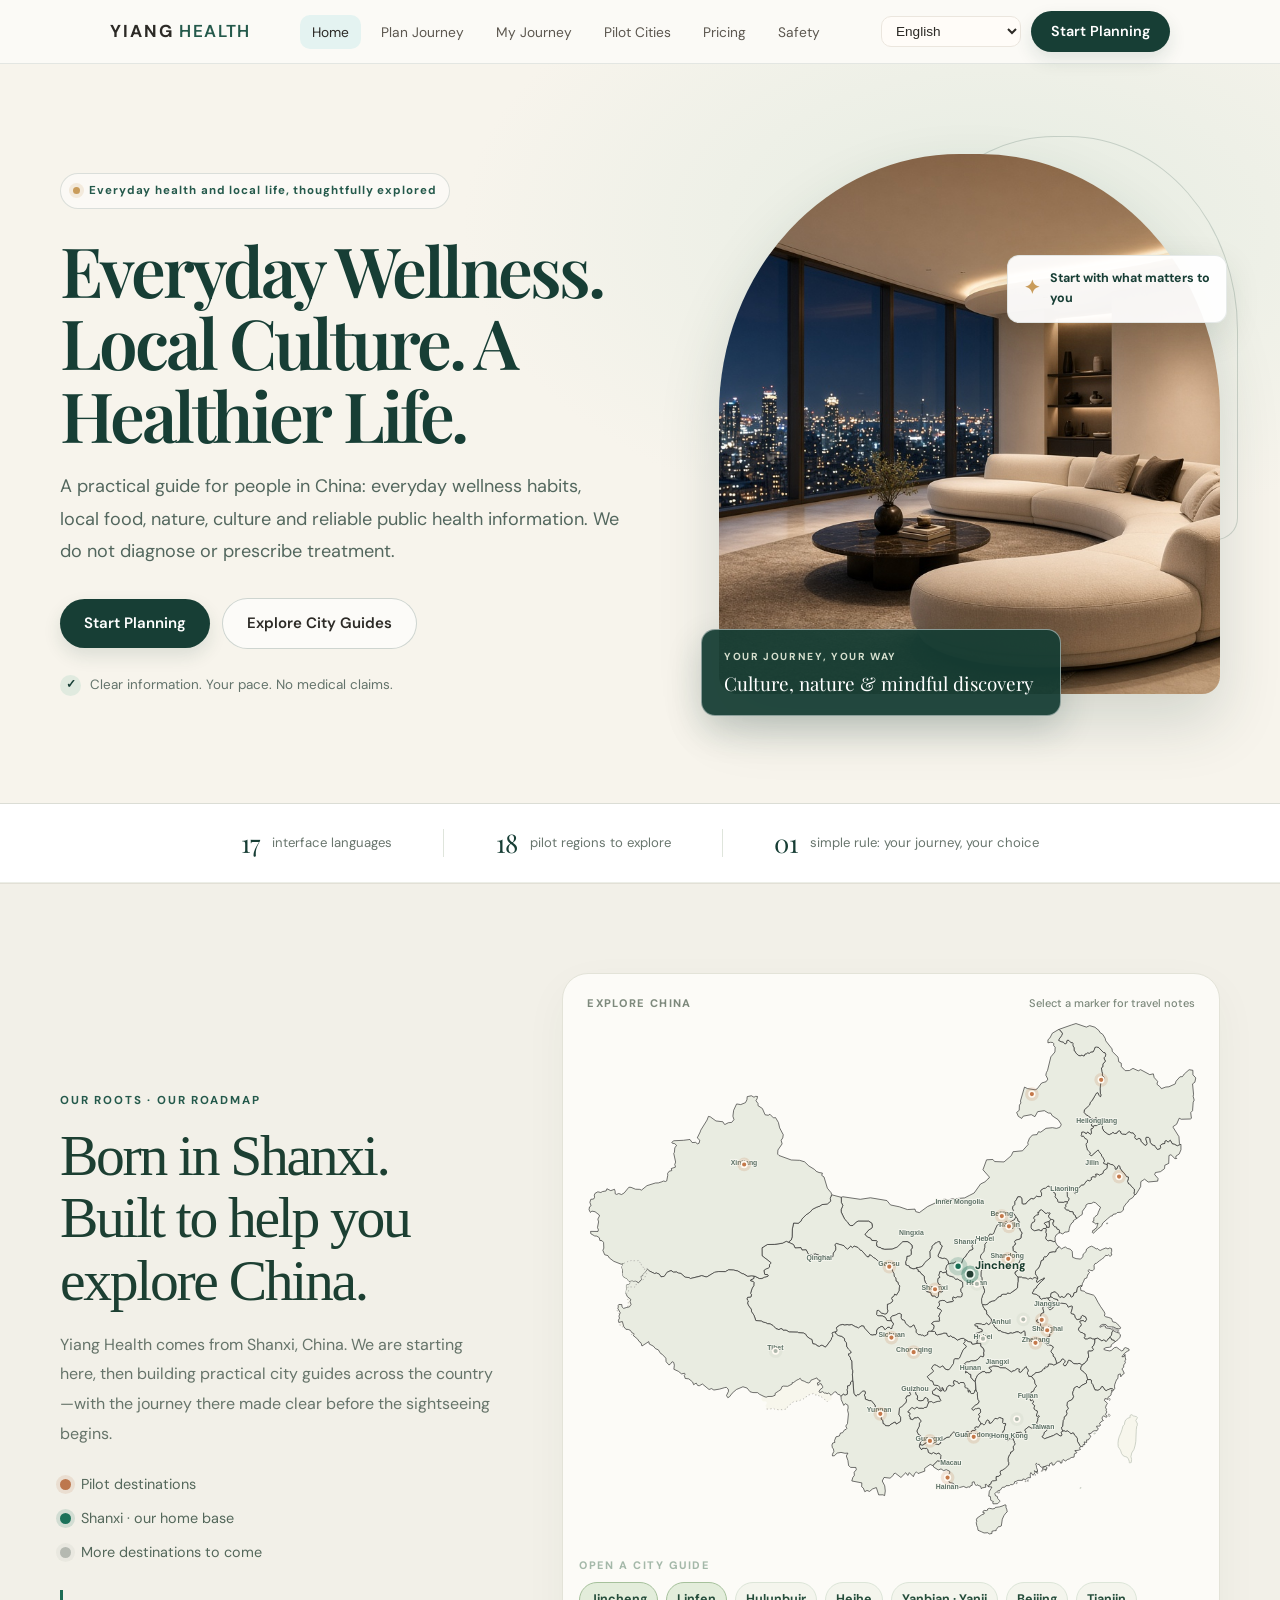
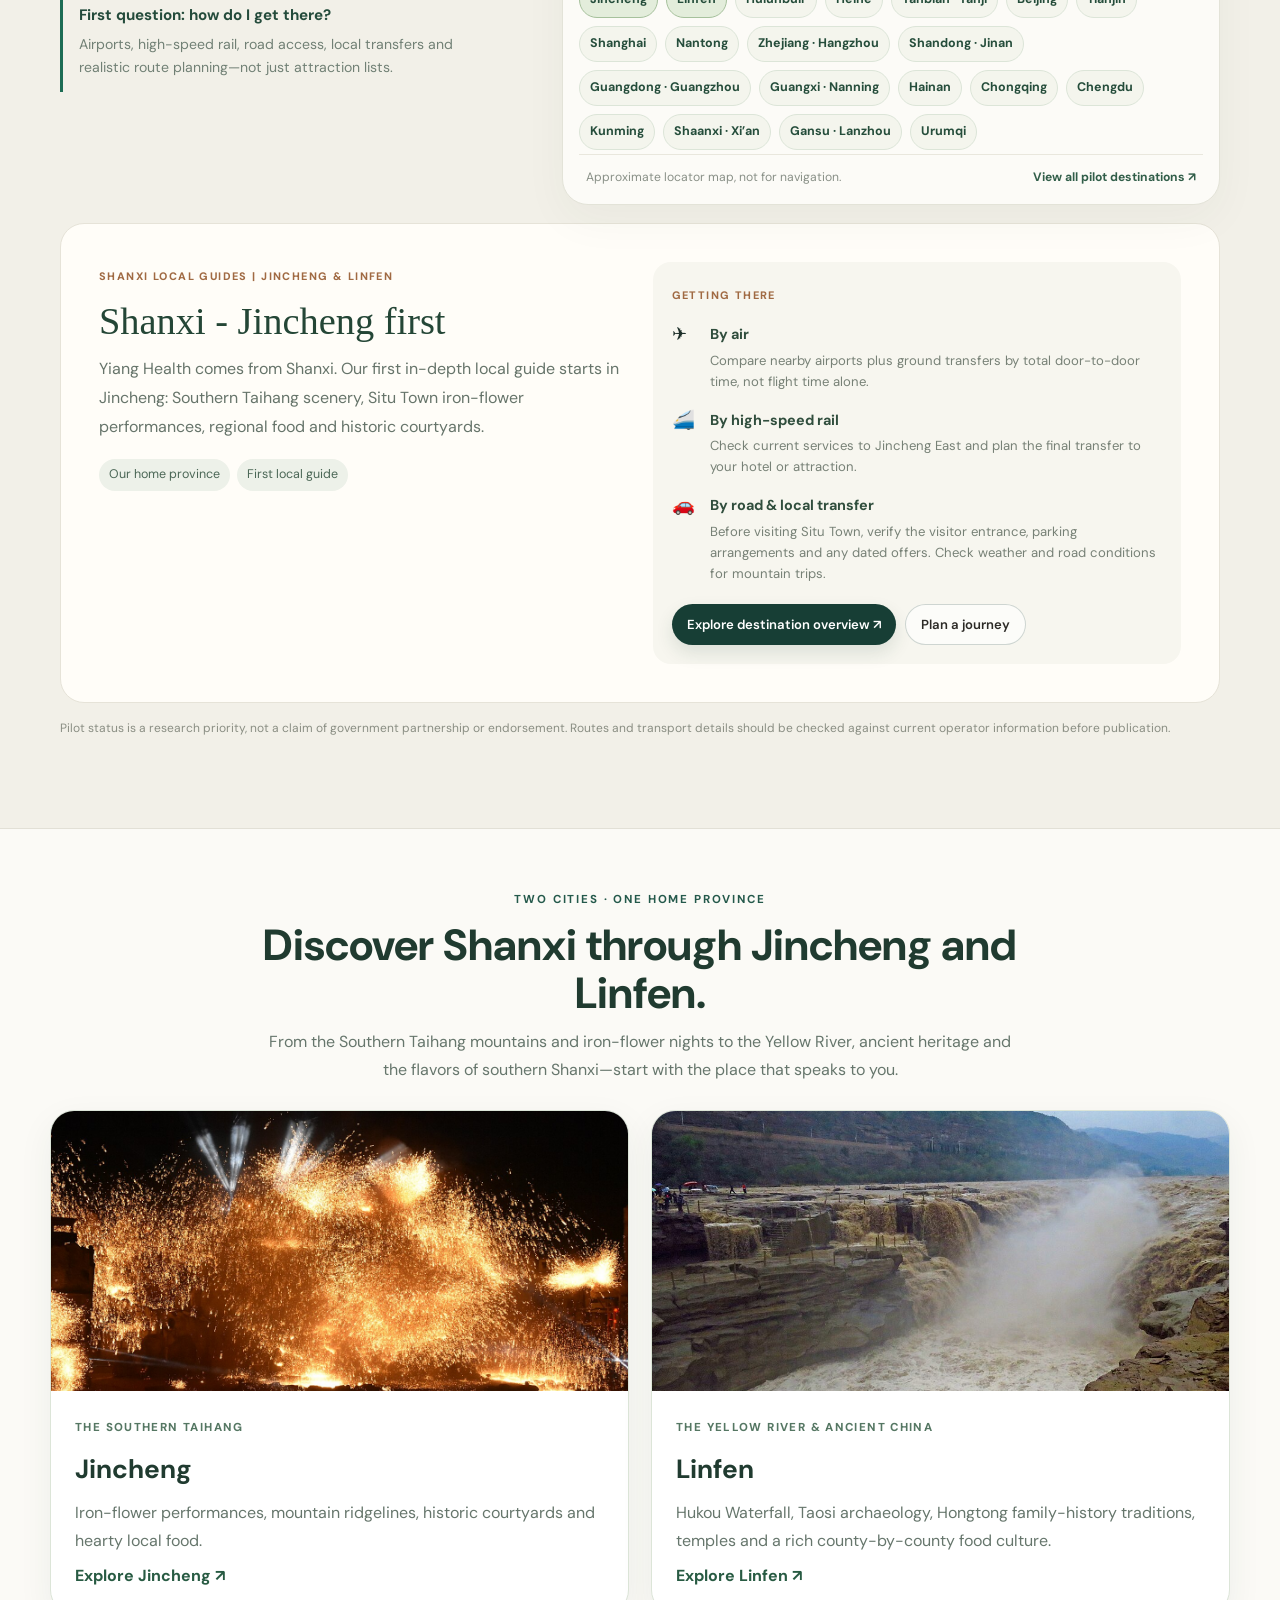
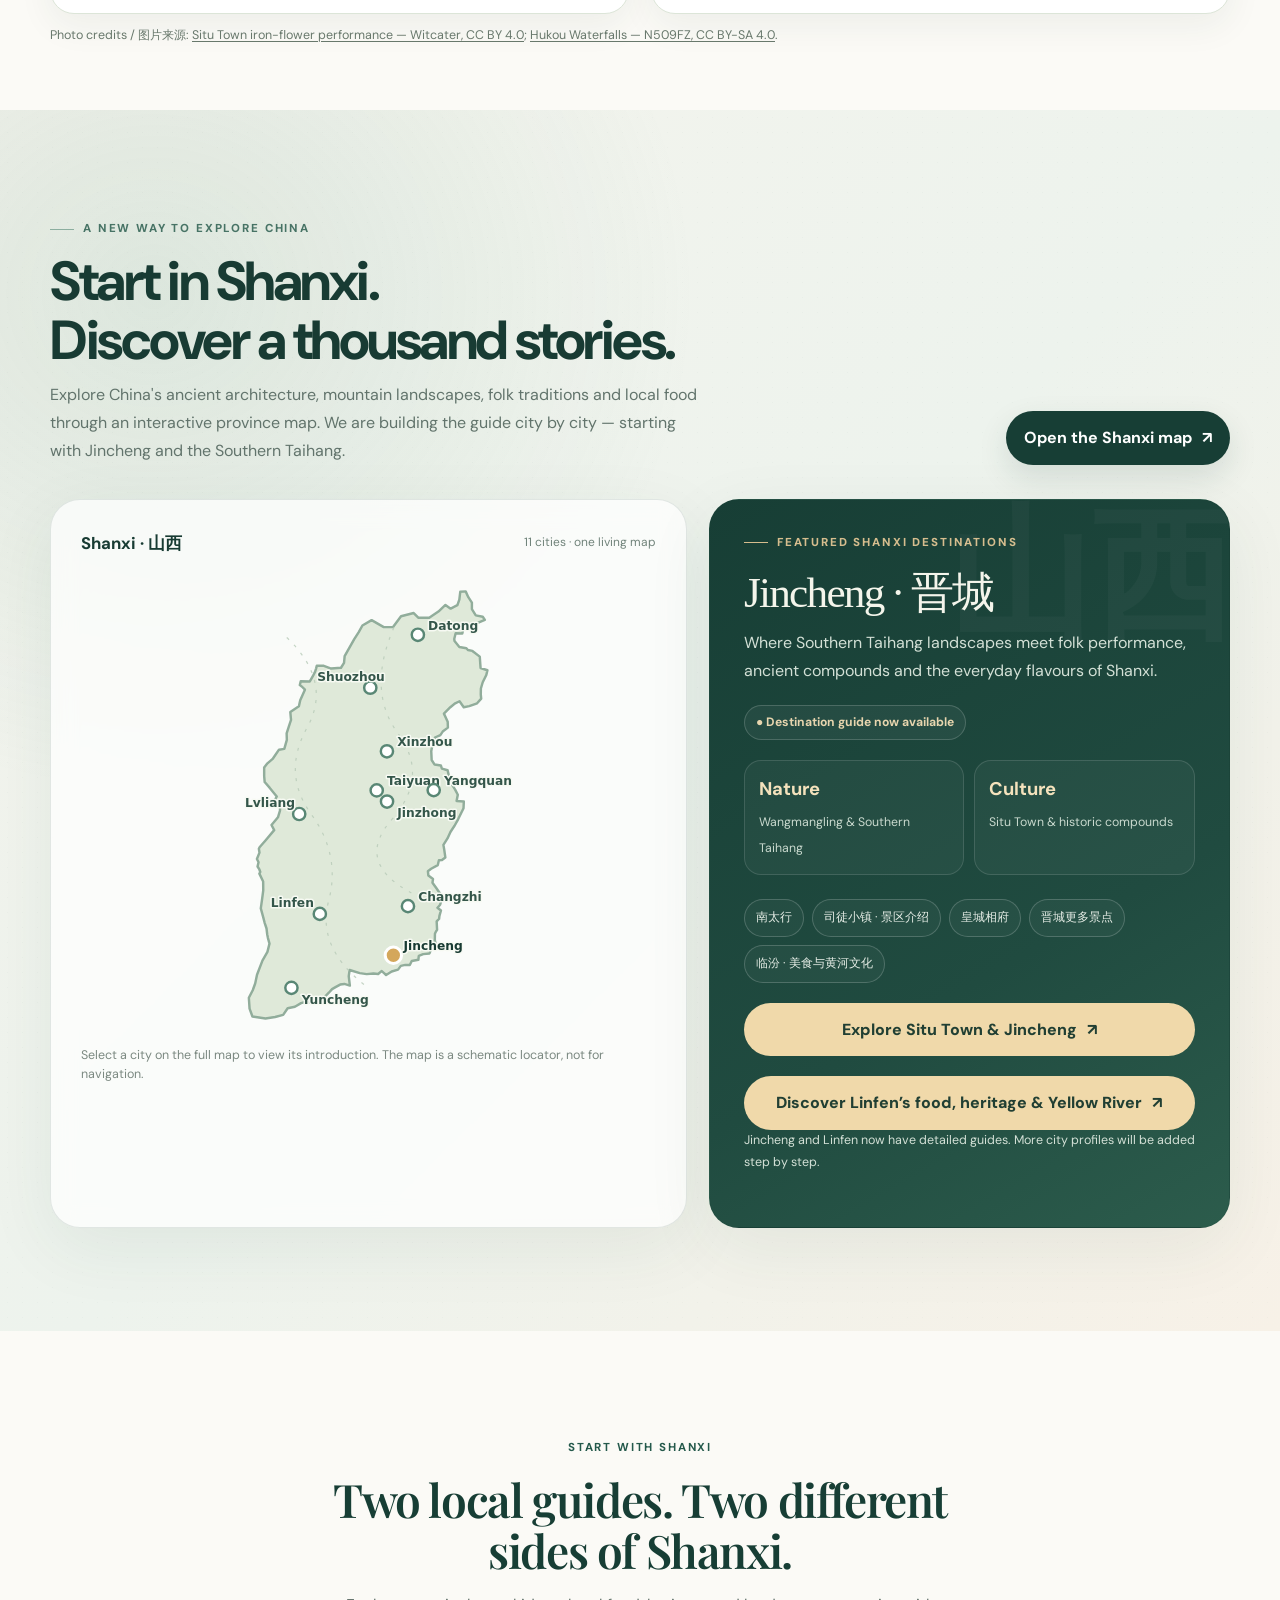
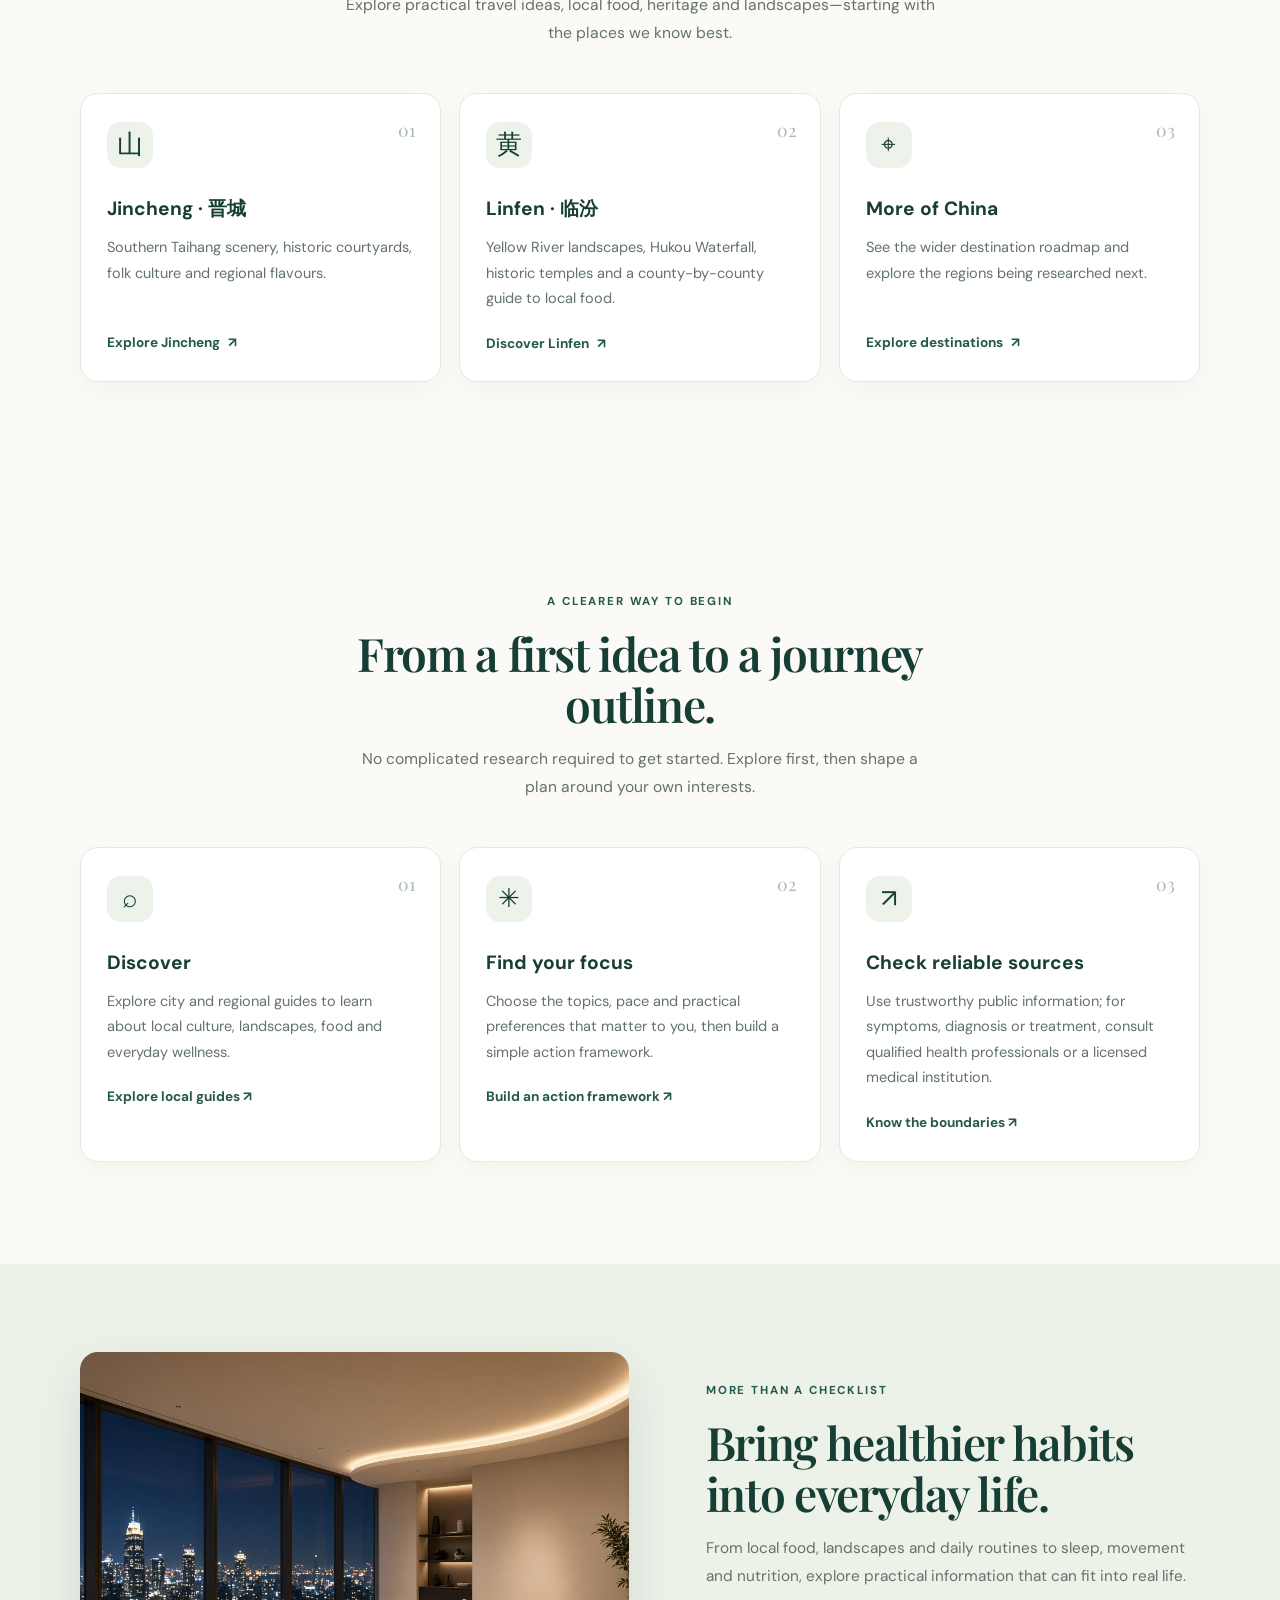
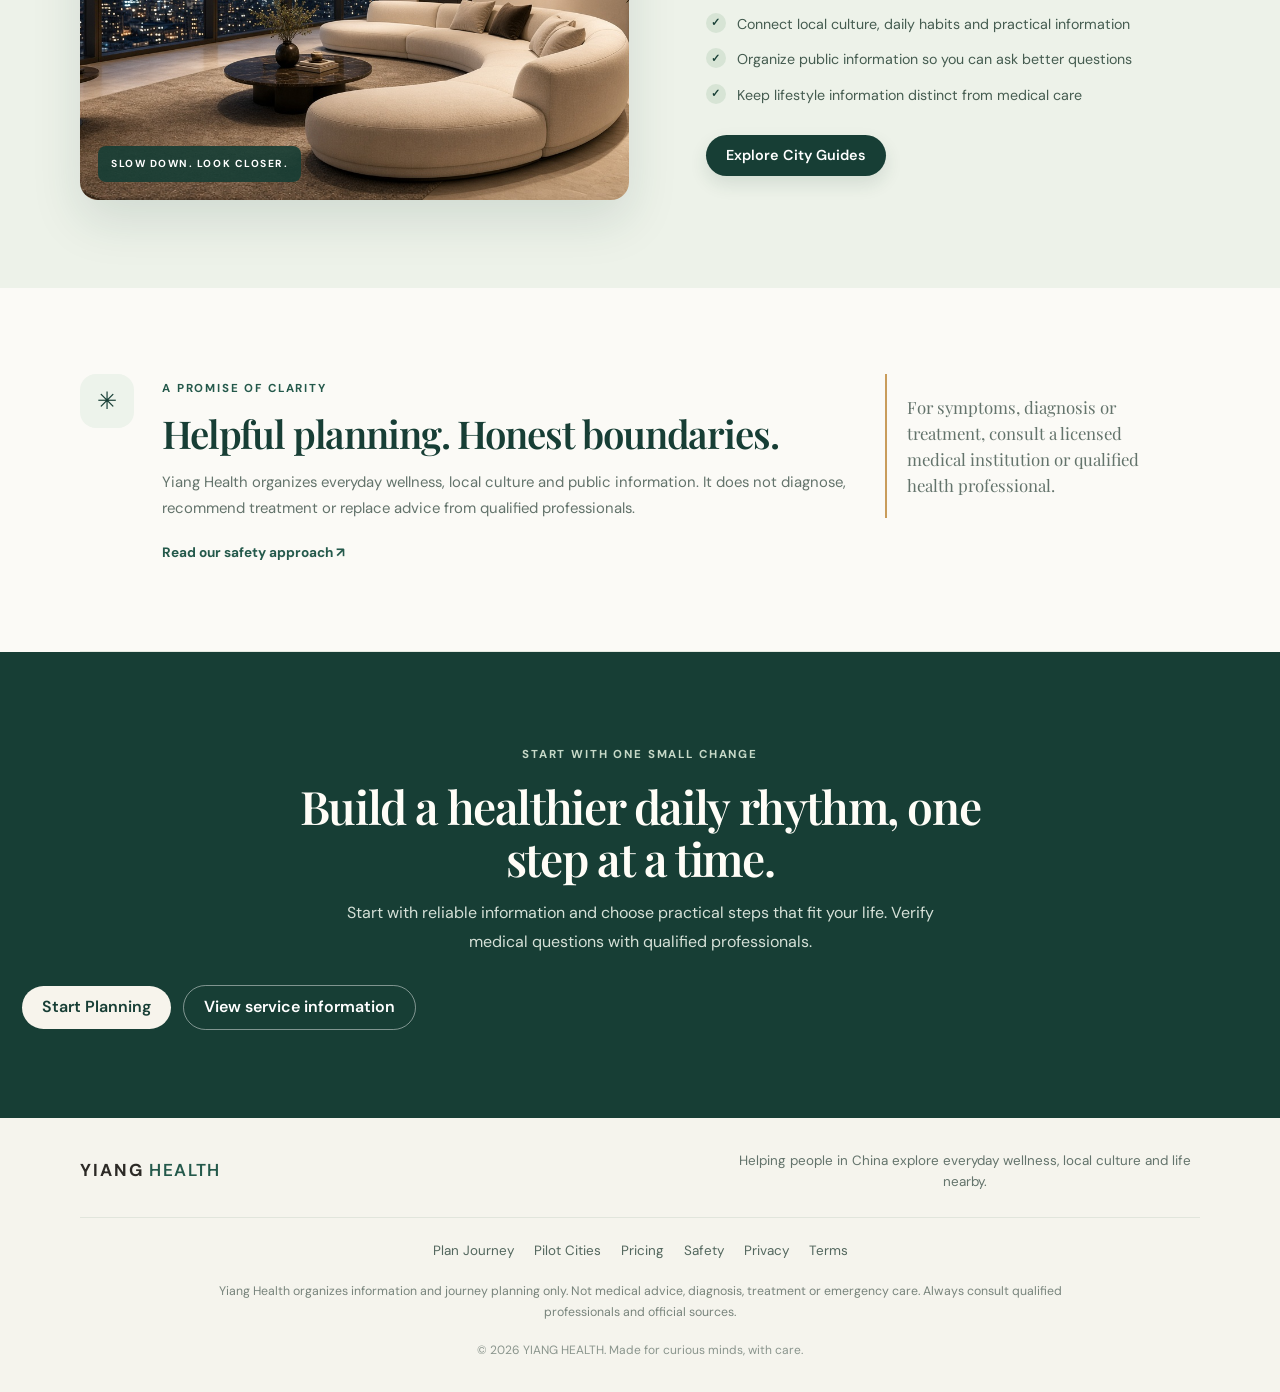
==== commit 26e5ba28: "Correct Health pilot count and guide anchors" ====
--- a/index.html
+++ b/index.html
@@ -77,7 +77,7 @@
     <section class="home-proof-strip" aria-label="Yiang Health approach">
       <div class="proof-item"><span class="proof-number">17</span><span data-i18n="home_proof_languages">interface languages</span></div>
       <div class="proof-divider"></div>
-      <div class="proof-item"><span class="proof-number">19</span><span data-i18n="home_proof_regions">pilot regions to explore</span></div>
+      <div class="proof-item"><span class="proof-number">18</span><span data-i18n="home_proof_regions">pilot regions to explore</span></div>
       <div class="proof-divider"></div>
       <div class="proof-item"><span class="proof-number">01</span><span data-i18n="home_proof_rule">simple rule: your journey, your choice</span></div>
     </section>
@@ -97,7 +97,7 @@
             <image href="image/china-blank-province-map.svg" x="0" y="0" width="1000" height="850" preserveAspectRatio="xMidYMid meet"/>
             <g id="china-map-markers"></g>
           </svg>
-          <div class="china-city-links" aria-label="Open a pilot city guide"><span class="city-links-label">OPEN A CITY GUIDE</span><a href="jincheng.html">Jincheng · 晋城</a><a href="linfen.html">Linfen · 临汾</a><a href="destinations.html#hulunbuir">Hulunbuir</a><a href="destinations.html#heihe">Heihe</a><a href="destinations.html#yanbian">Yanbian · Yanji</a><a href="destinations.html#beijing">Beijing</a><a href="destinations.html#tianjin">Tianjin</a><a href="destinations.html#shanghai">Shanghai</a><a href="destinations.html#nantong">Nantong</a><a href="destinations.html#zhejiang">Zhejiang · Hangzhou</a><a href="destinations.html#shandong">Shandong · Jinan</a><a href="destinations.html#guangdong">Guangdong · Guangzhou</a><a href="destinations.html#guangxi">Guangxi · Nanning</a><a href="destinations.html#hainan">Hainan</a><a href="destinations.html#chongqing">Chongqing</a><a href="destinations.html#chengdu">Chengdu</a><a href="destinations.html#kunming">Kunming</a><a href="destinations.html#shaanxi">Shaanxi · Xi’an</a><a href="destinations.html#gansu">Gansu · Lanzhou</a><a href="destinations.html#urumqi">Urumqi</a></div>
+          <div class="china-city-links" aria-label="Open a destination guide"><span class="city-links-label">OPEN A CITY GUIDE</span><a href="jincheng.html">Jincheng · 晋城</a><a href="linfen.html">Linfen · 临汾</a><a href="destinations.html#hulunbuir">Hulunbuir</a><a href="destinations.html#heihe">Heihe</a><a href="destinations.html#yanbian">Yanbian · Yanji</a><a href="destinations.html#beijing">Beijing</a><a href="destinations.html#tianjin">Tianjin</a><a href="destinations.html#shanghai">Shanghai</a><a href="destinations.html#nantong">Nantong</a><a href="destinations.html#zhejiang">Zhejiang · Hangzhou</a><a href="destinations.html#shandong">Shandong · Jinan</a><a href="destinations.html#guangdong">Guangdong · Guangzhou</a><a href="destinations.html#guangxi">Guangxi · Nanning</a><a href="destinations.html#hainan">Hainan</a><a href="destinations.html#chongqing">Chongqing</a><a href="destinations.html#chengdu">Chengdu</a><a href="destinations.html#kunming">Kunming</a><a href="destinations.html#shaanxi">Shaanxi · Xi’an</a><a href="destinations.html#gansu">Gansu · Lanzhou</a><a href="destinations.html#urumqi">Urumqi</a></div>
           <div class="china-map-caption"><span>Approximate locator map, not for navigation.</span><a href="destinations.html">View all pilot destinations ↗</a></div>
         </div>
       </div>
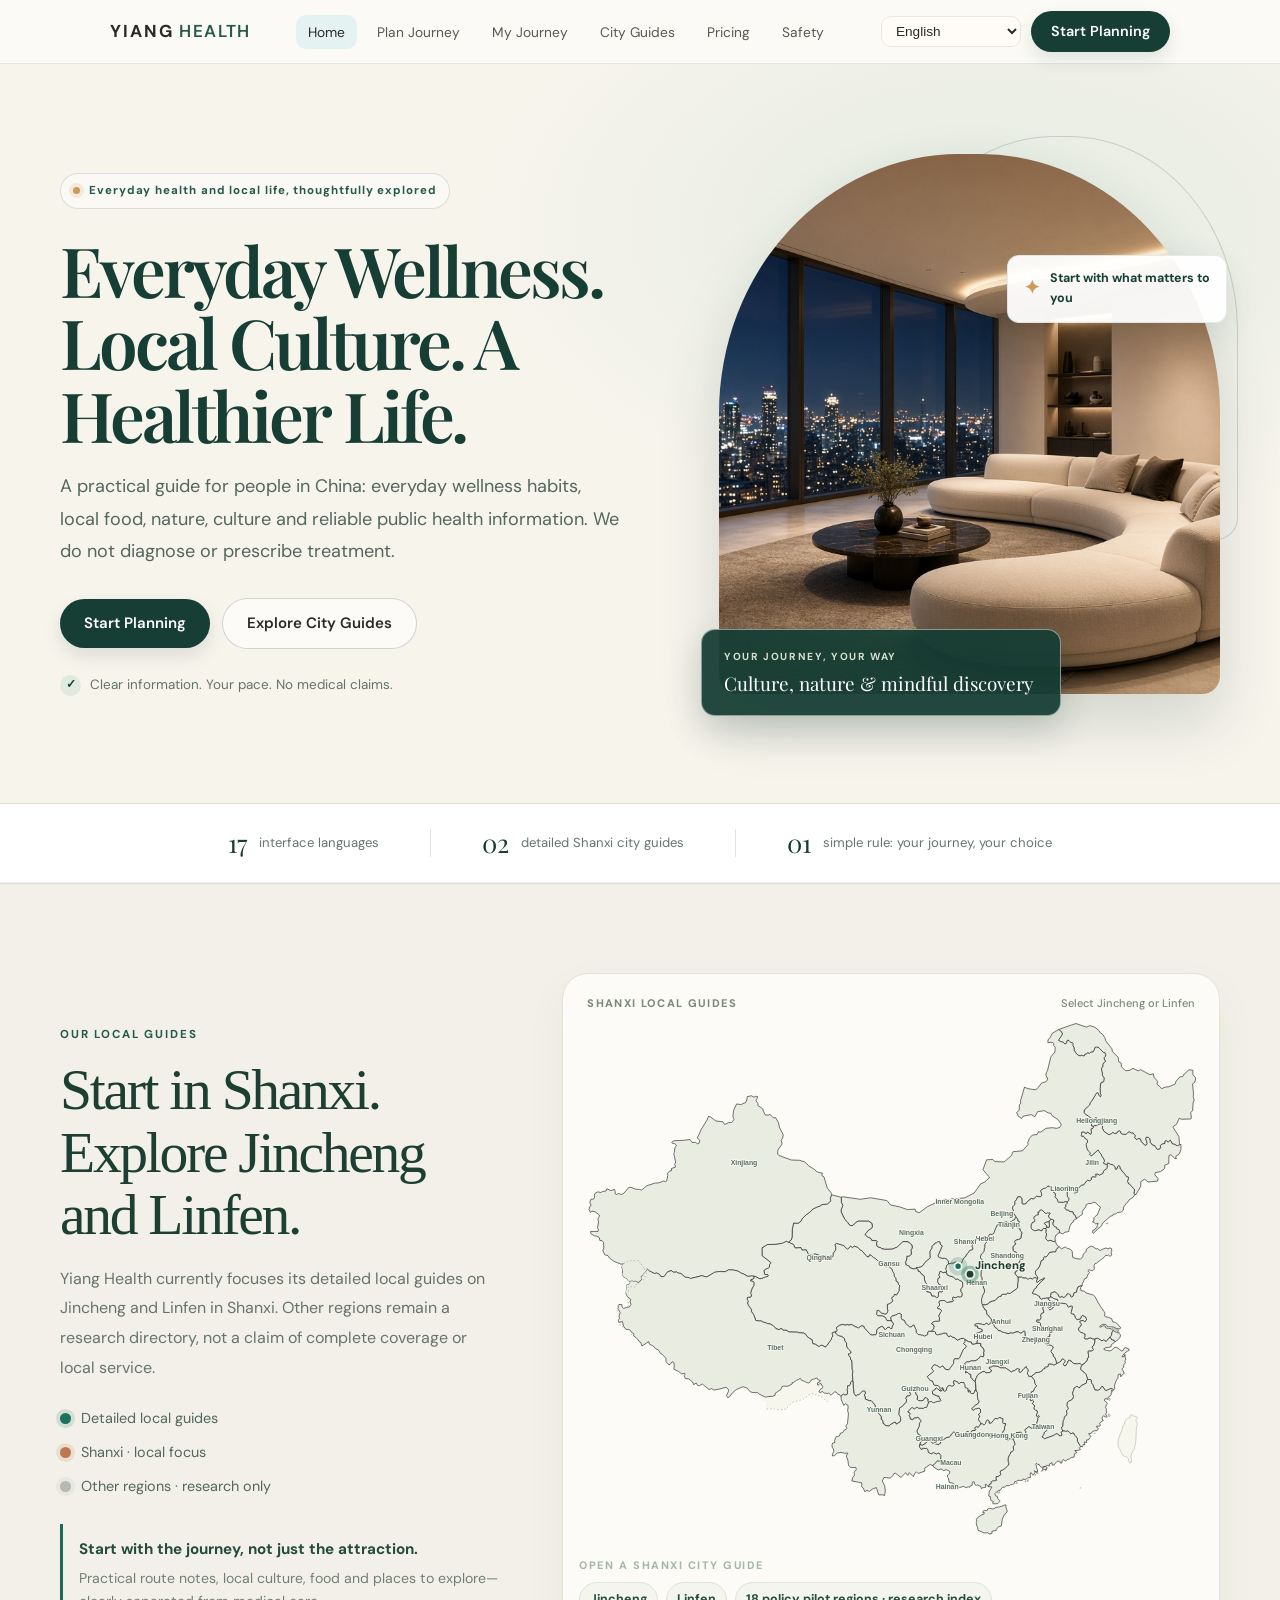
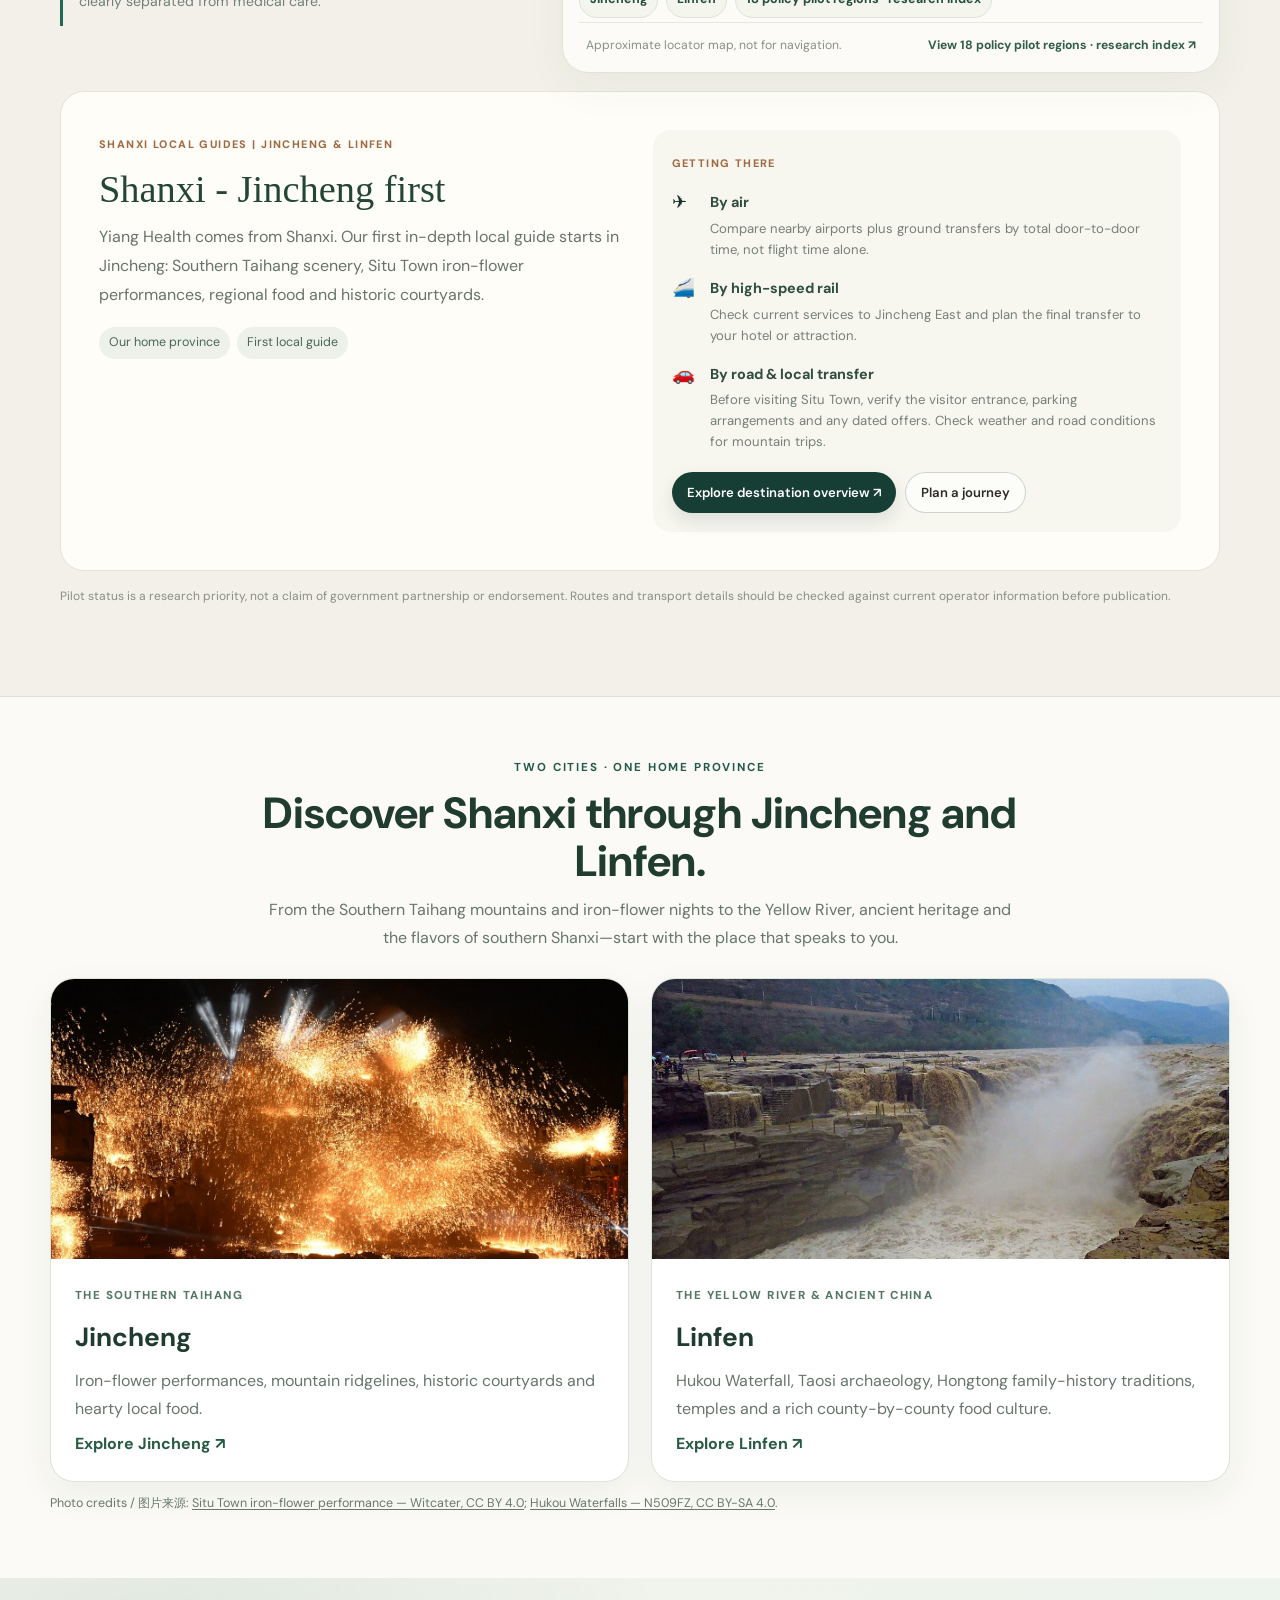
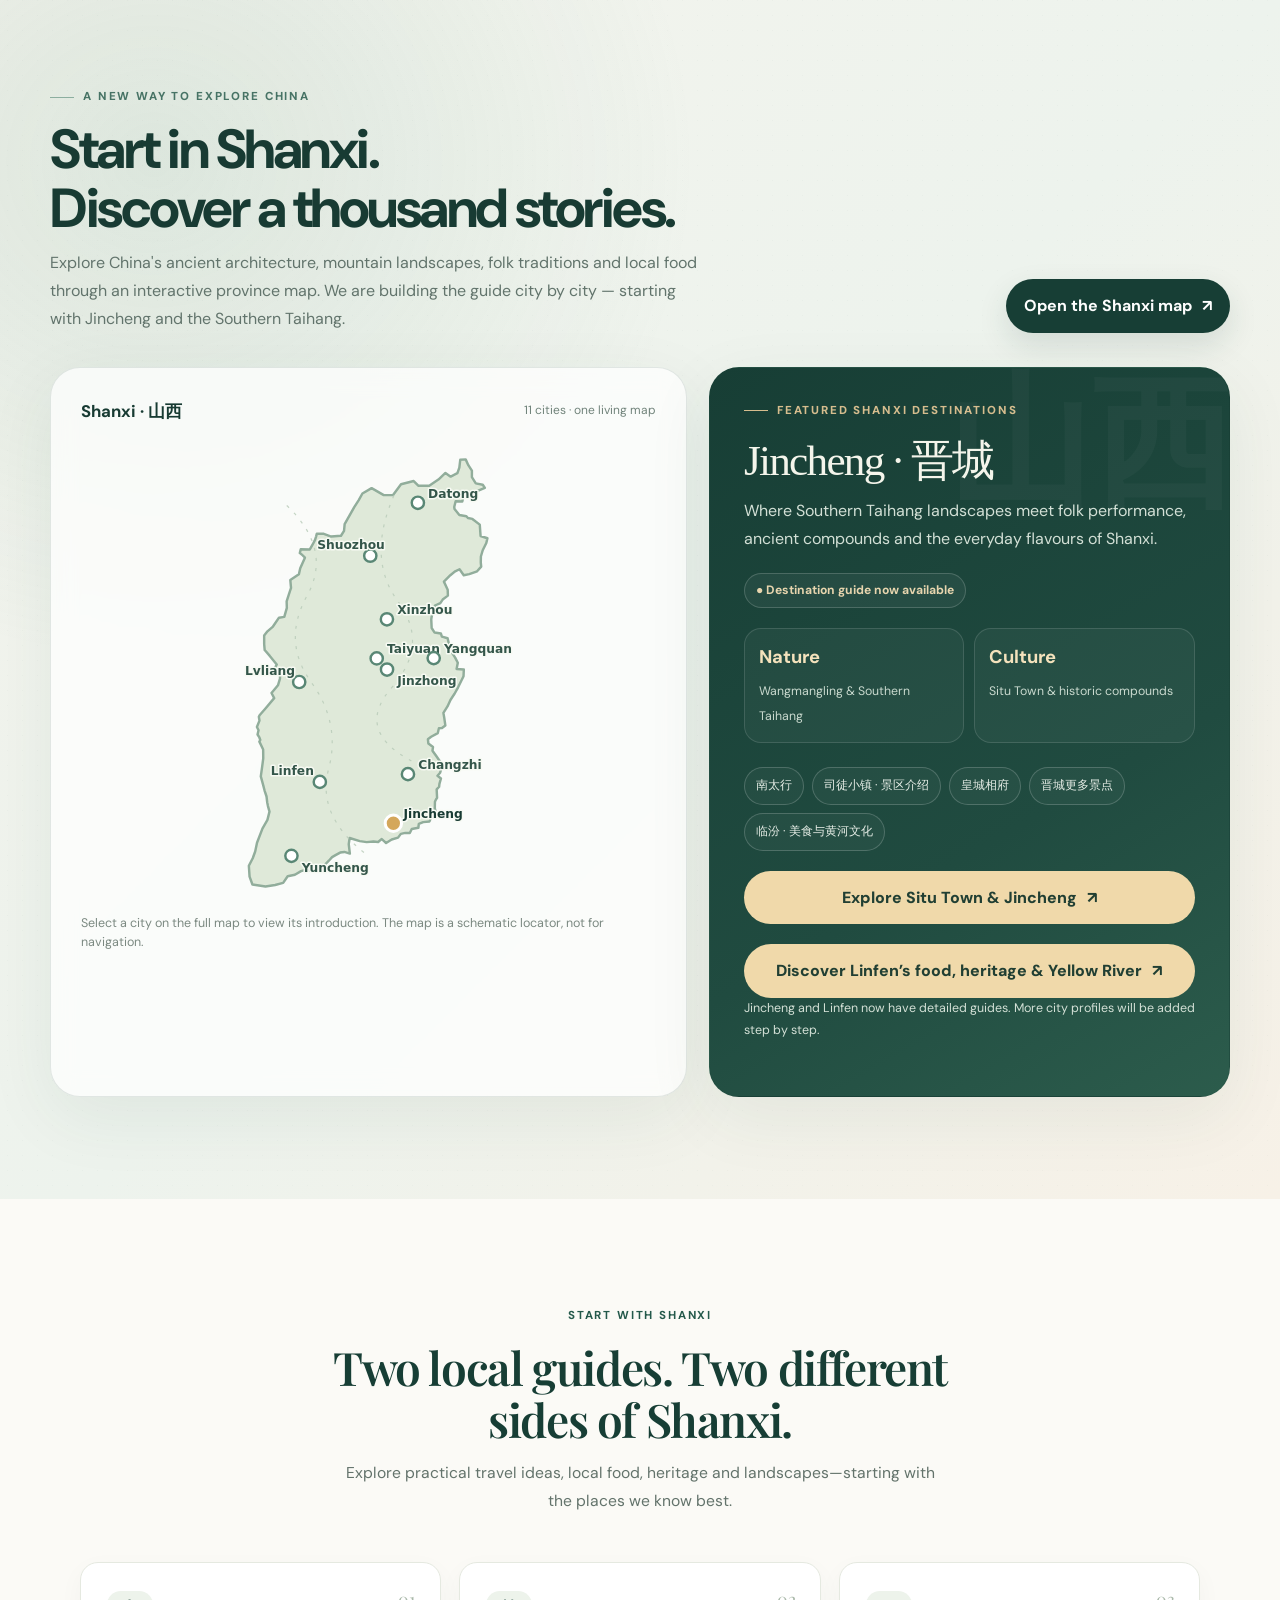
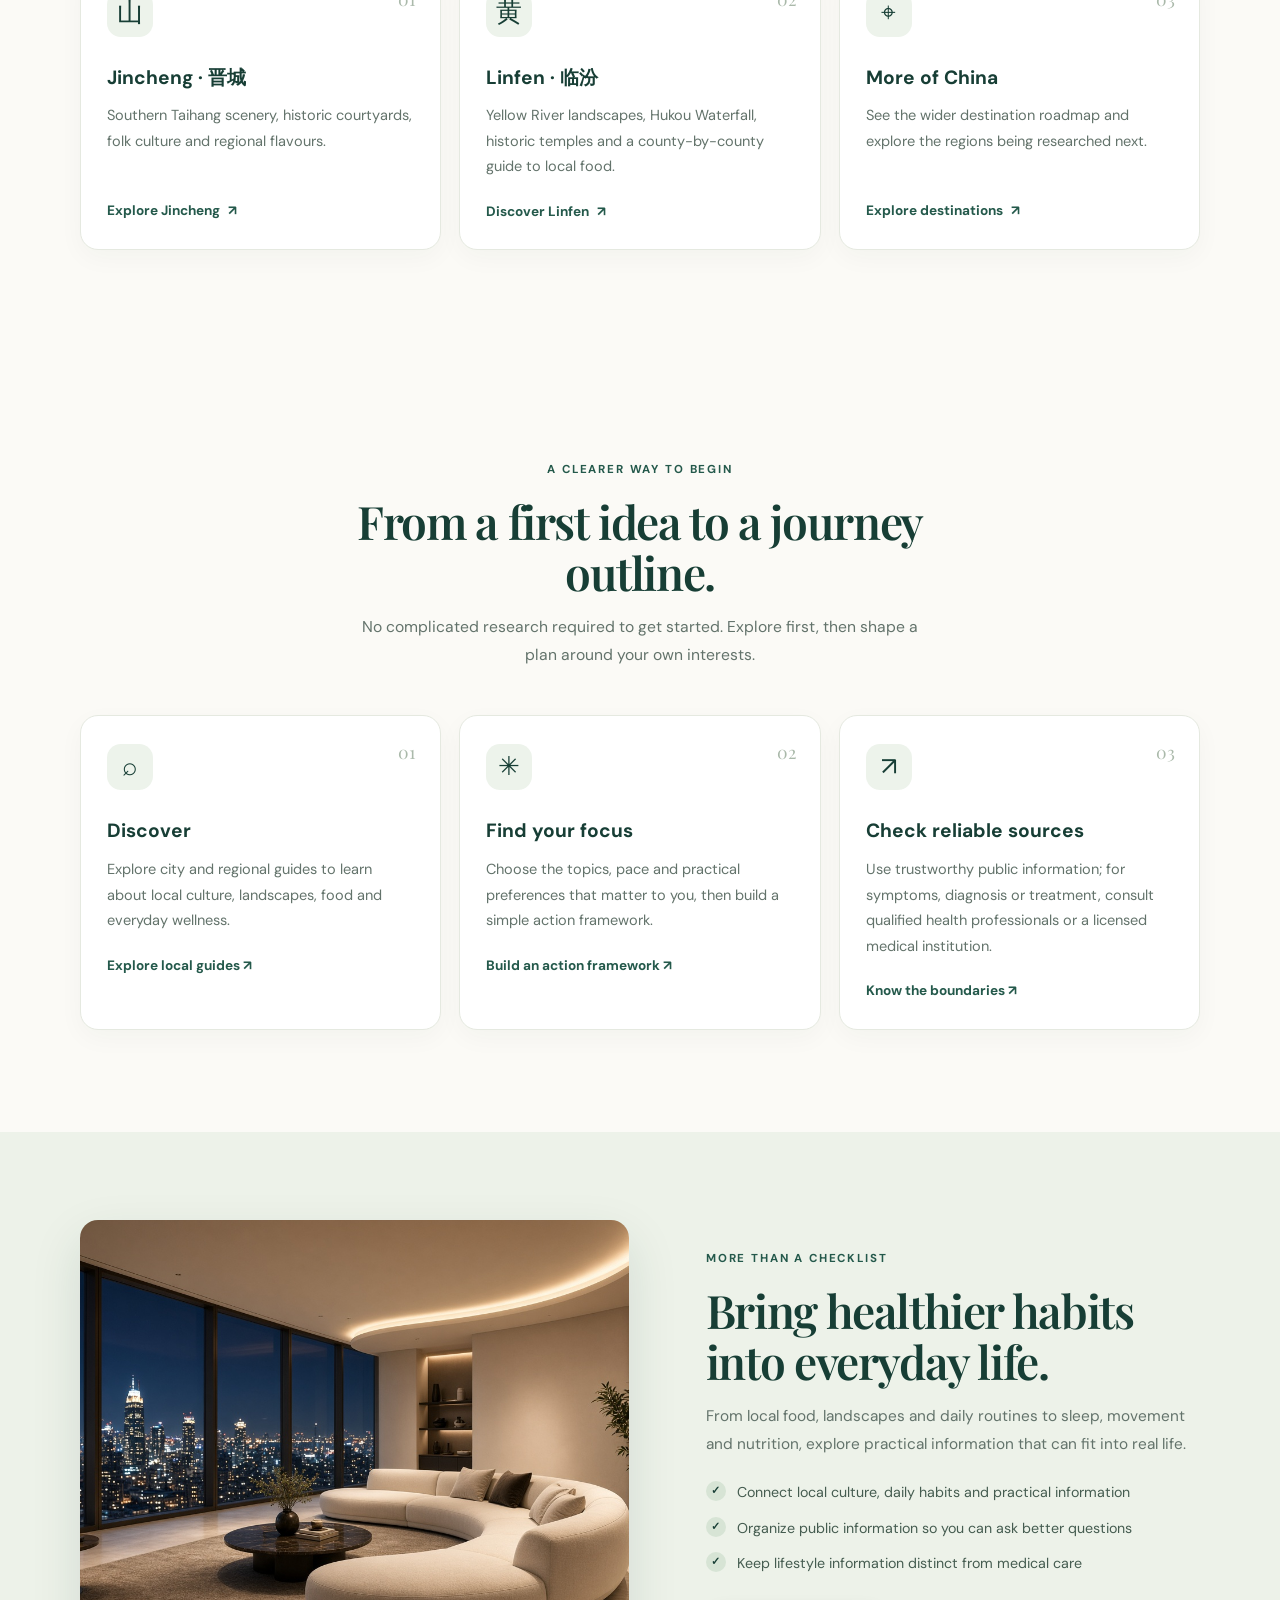
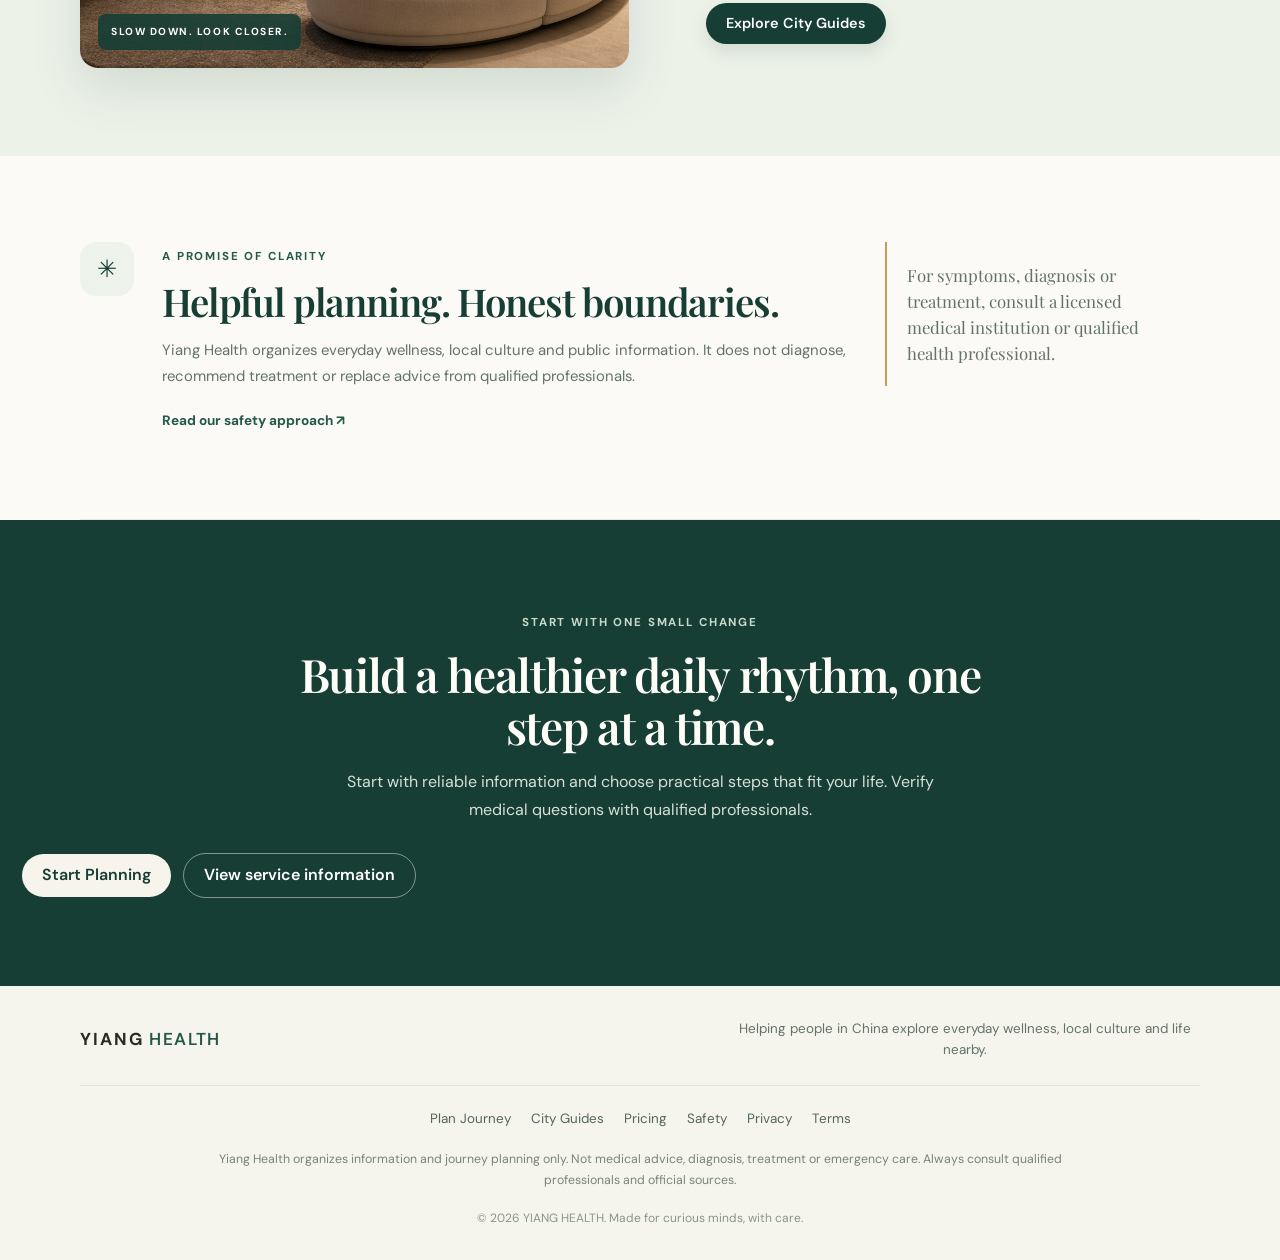
==== commit 55770808: "Focus Health site on Jincheng and Linfen" ====
--- a/index.html
+++ b/index.html
@@ -77,7 +77,7 @@
     <section class="home-proof-strip" aria-label="Yiang Health approach">
       <div class="proof-item"><span class="proof-number">17</span><span data-i18n="home_proof_languages">interface languages</span></div>
       <div class="proof-divider"></div>
-      <div class="proof-item"><span class="proof-number">18</span><span data-i18n="home_proof_regions">pilot regions to explore</span></div>
+      <div class="proof-item"><span class="proof-number">02</span><span data-i18n="home_proof_regions">detailed Shanxi city guides</span></div>
       <div class="proof-divider"></div>
       <div class="proof-item"><span class="proof-number">01</span><span data-i18n="home_proof_rule">simple rule: your journey, your choice</span></div>
     </section>
@@ -85,24 +85,24 @@
     <section class="china-map-section" id="explore-china">
       <div class="china-map-wrap">
         <div class="china-map-intro">
-          <span class="section-kicker">OUR ROOTS · OUR ROADMAP</span>
-          <h2 id="china-map-title">Born in Shanxi.<br>Built to help you explore China.</h2>
-          <p>Yiang Health comes from Shanxi, China. We are starting here, then building practical city guides across the country—with the journey there made clear before the sightseeing begins.</p>
-          <div class="china-map-legend"><span><i class="legend-dot pilot"></i> Pilot destinations</span><span><i class="legend-dot home"></i> Shanxi · our home base</span><span><i class="legend-dot planned"></i> More destinations to come</span></div>
-          <div class="china-map-promise"><strong>First question: how do I get there?</strong><span>Airports, high-speed rail, road access, local transfers and realistic route planning—not just attraction lists.</span></div>
+          <span class="section-kicker">OUR LOCAL GUIDES</span>
+          <h2 id="china-map-title">Start in Shanxi.<br>Explore Jincheng and Linfen.</h2>
+          <p>Yiang Health currently focuses its detailed local guides on Jincheng and Linfen in Shanxi. Other regions remain a research directory, not a claim of complete coverage or local service.</p>
+          <div class="china-map-legend"><span><i class="legend-dot home"></i> Detailed local guides</span><span><i class="legend-dot pilot"></i> Shanxi · local focus</span><span><i class="legend-dot planned"></i> Other regions · research only</span></div>
+          <div class="china-map-promise"><strong>Start with the journey, not just the attraction.</strong><span>Practical route notes, local culture, food and places to explore—clearly separated from medical care.</span></div>
         </div>
         <div class="china-map-stage">
-          <div class="china-map-stage-top"><span>EXPLORE CHINA</span><span>Select a marker for travel notes</span></div>
+          <div class="china-map-stage-top"><span>SHANXI LOCAL GUIDES</span><span>Select Jincheng or Linfen</span></div>
           <svg id="china-national-map" class="china-national-map" viewBox="0 0 1000 850" role="img" aria-label="Map of China showing provincial borders and destination markers">
             <image href="image/china-blank-province-map.svg" x="0" y="0" width="1000" height="850" preserveAspectRatio="xMidYMid meet"/>
             <g id="china-map-markers"></g>
           </svg>
-          <div class="china-city-links" aria-label="Open a destination guide"><span class="city-links-label">OPEN A CITY GUIDE</span><a href="jincheng.html">Jincheng · 晋城</a><a href="linfen.html">Linfen · 临汾</a><a href="destinations.html#hulunbuir">Hulunbuir</a><a href="destinations.html#heihe">Heihe</a><a href="destinations.html#yanbian">Yanbian · Yanji</a><a href="destinations.html#beijing">Beijing</a><a href="destinations.html#tianjin">Tianjin</a><a href="destinations.html#shanghai">Shanghai</a><a href="destinations.html#nantong">Nantong</a><a href="destinations.html#zhejiang">Zhejiang · Hangzhou</a><a href="destinations.html#shandong">Shandong · Jinan</a><a href="destinations.html#guangdong">Guangdong · Guangzhou</a><a href="destinations.html#guangxi">Guangxi · Nanning</a><a href="destinations.html#hainan">Hainan</a><a href="destinations.html#chongqing">Chongqing</a><a href="destinations.html#chengdu">Chengdu</a><a href="destinations.html#kunming">Kunming</a><a href="destinations.html#shaanxi">Shaanxi · Xi’an</a><a href="destinations.html#gansu">Gansu · Lanzhou</a><a href="destinations.html#urumqi">Urumqi</a></div>
-          <div class="china-map-caption"><span>Approximate locator map, not for navigation.</span><a href="destinations.html">View all pilot destinations ↗</a></div>
+          <div class="china-city-links" aria-label="Open a local city guide"><span class="city-links-label">OPEN A SHANXI CITY GUIDE</span><a href="jincheng-zh.html">Jincheng · 晋城</a><a href="linfen-zh.html">Linfen · 临汾</a><a href="destinations.html">18 policy pilot regions · research index</a></div>
+          <div class="china-map-caption"><span>Approximate locator map, not for navigation.</span><a href="destinations.html">View policy pilot research list ↗</a></div>
         </div>
       </div>
       <div class="china-destination-panel" aria-live="polite">
-        <div class="china-destination-main"><span class="china-panel-kicker" id="china-panel-kicker">OUR HOME BASE · FIRST DETAILED GUIDE</span><h3 id="china-panel-title">Shanxi · Jincheng first</h3><p id="china-panel-description">Yiang Health comes from Shanxi. Our first detailed local guide starts in Jincheng: Southern Taihang scenery, Situ Town’s iron-flower show, regional food and historic courtyards.</p><div class="china-panel-tags" id="china-panel-tags"><span>Our home province</span><span>Southern Taihang</span><span>First local guide</span></div></div>
+        <div class="china-destination-main"><span class="china-panel-kicker" id="china-panel-kicker">SHANXI LOCAL GUIDES</span><h3 id="china-panel-title">Jincheng and Linfen</h3><p id="china-panel-description">Explore our current detailed guides for Jincheng and Linfen, with local culture, food, places to visit and practical travel notes.</p><div class="china-panel-tags" id="china-panel-tags"><span>Jincheng</span><span>Linfen</span><span>Local guides</span></div></div>
         <div class="china-route-card"><span class="china-panel-kicker">GETTING THERE</span><div class="china-route-row"><span class="route-icon">✈</span><div><strong>By air</strong><p id="china-route-air">Compare regional airports by total door-to-door time, not flight time alone.</p></div></div><div class="china-route-row"><span class="route-icon">🚄</span><div><strong>By high-speed rail</strong><p id="china-route-rail">Check the destination station and the final transfer to your hotel or attraction.</p></div></div><div class="china-route-row"><span class="route-icon">🚗</span><div><strong>By road & local transfer</strong><p id="china-route-road">Plan the final leg, parking and local transport before setting off.</p></div></div><div class="china-route-actions"><a href="jincheng.html" id="china-panel-link" class="btn btn-primary">Explore Shanxi & Jincheng ↗</a><a href="planner.html" class="btn btn-secondary">Plan a journey</a></div></div>
       </div>
       <p class="china-map-footnote">Pilot status is a research priority, not a claim of government partnership or endorsement. Routes and transport details should be checked against current operator information before publication.</p>
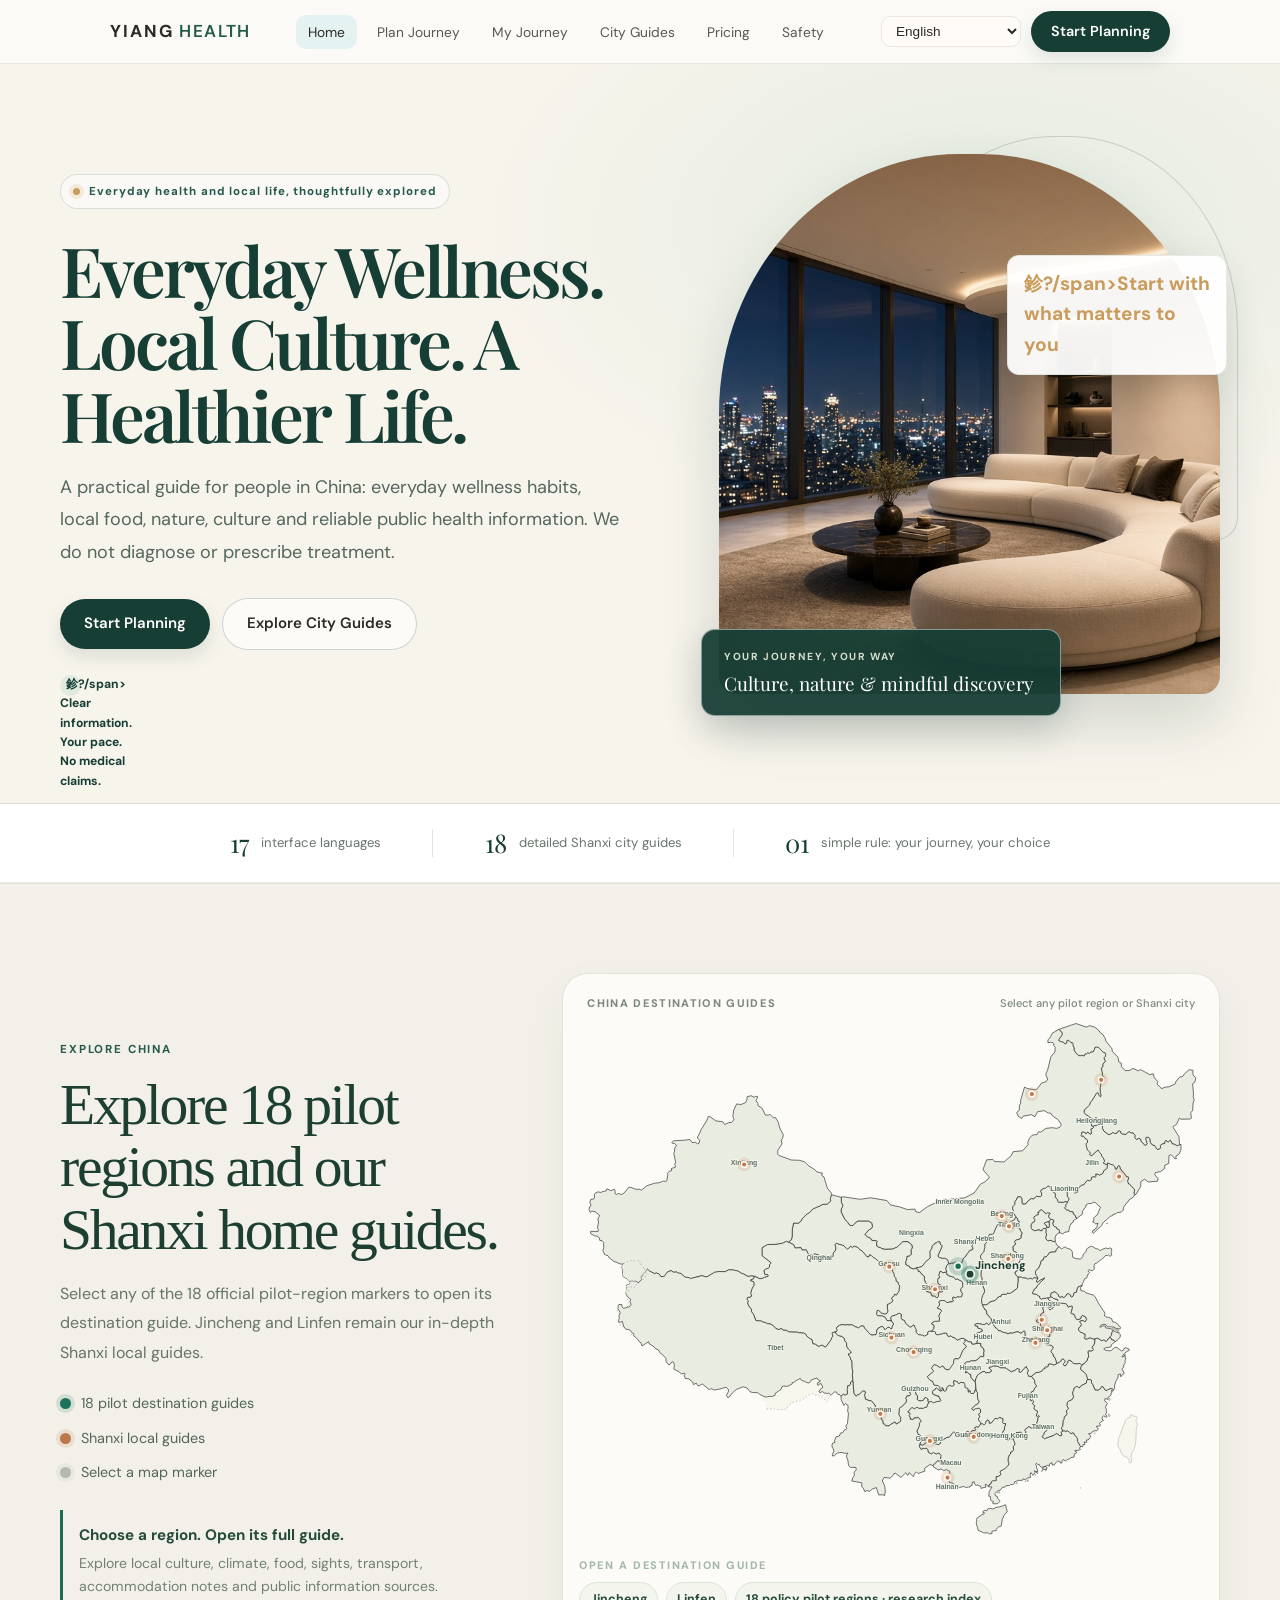
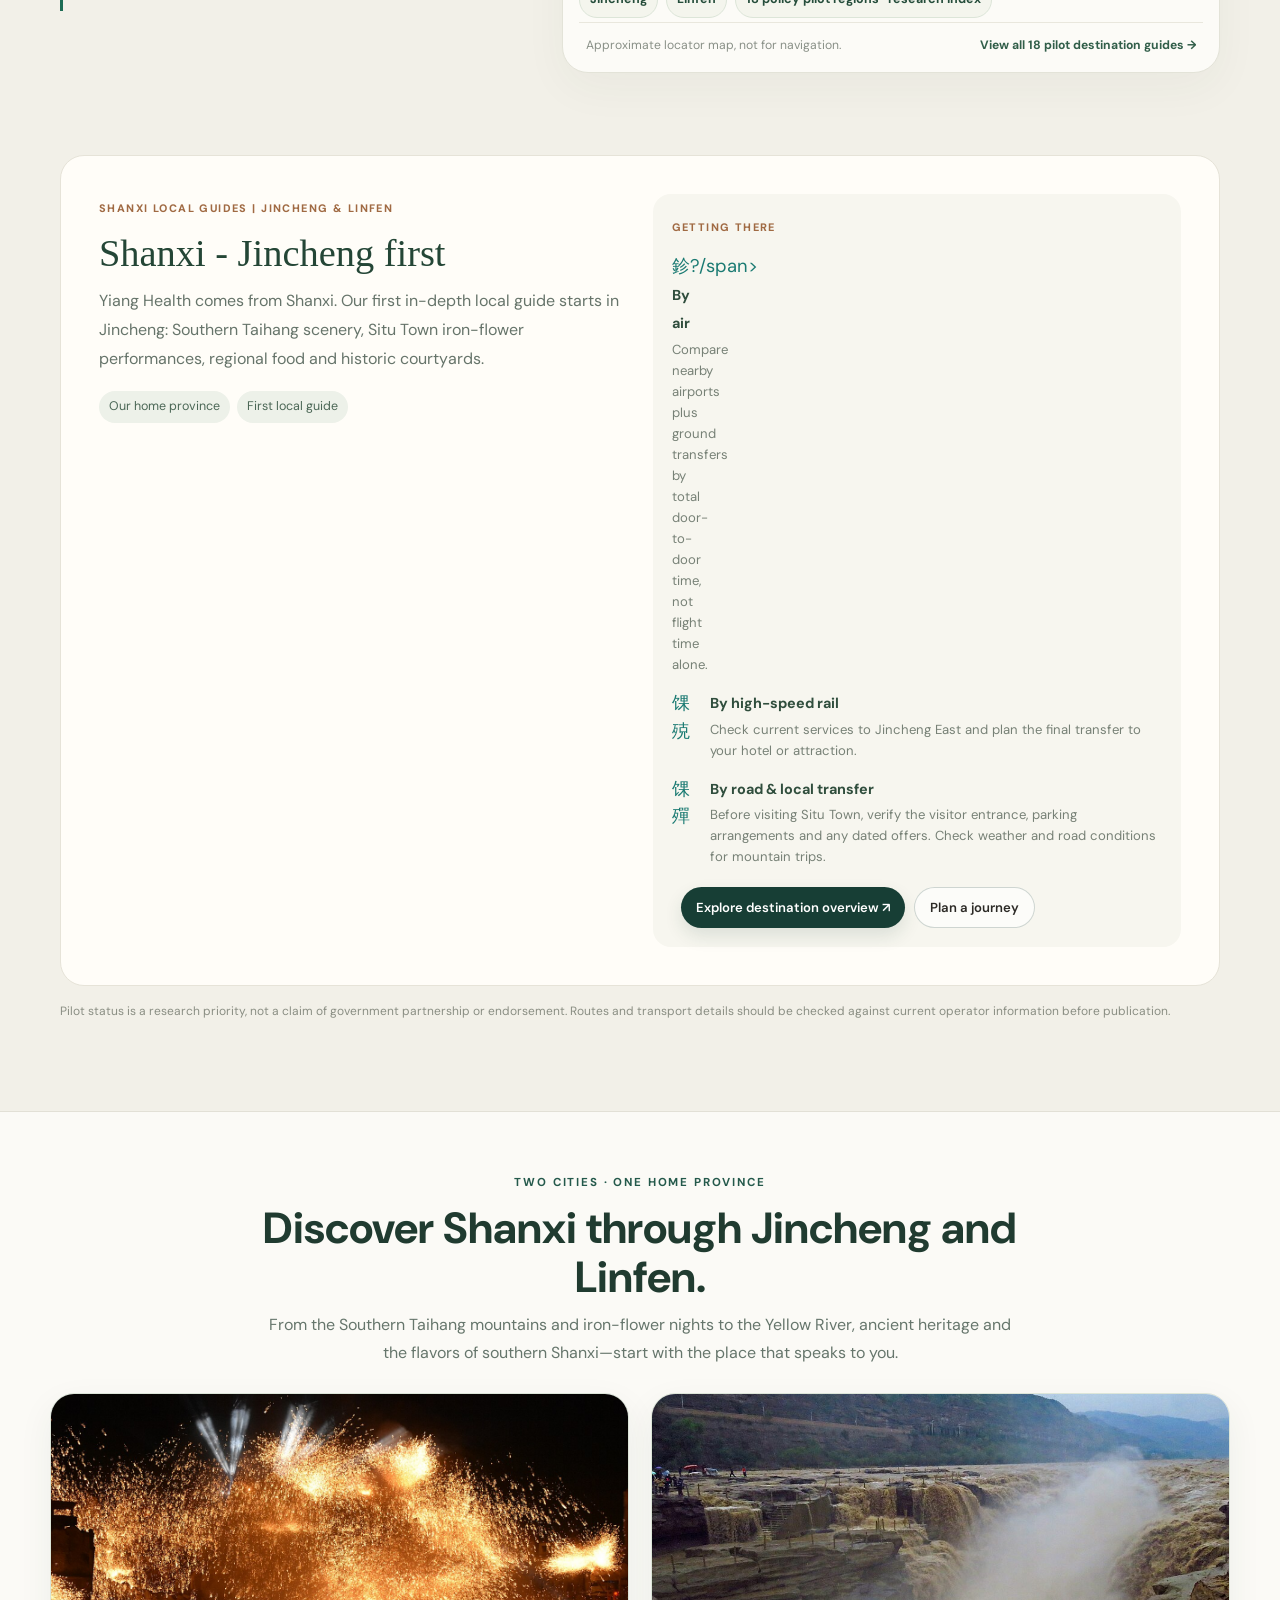
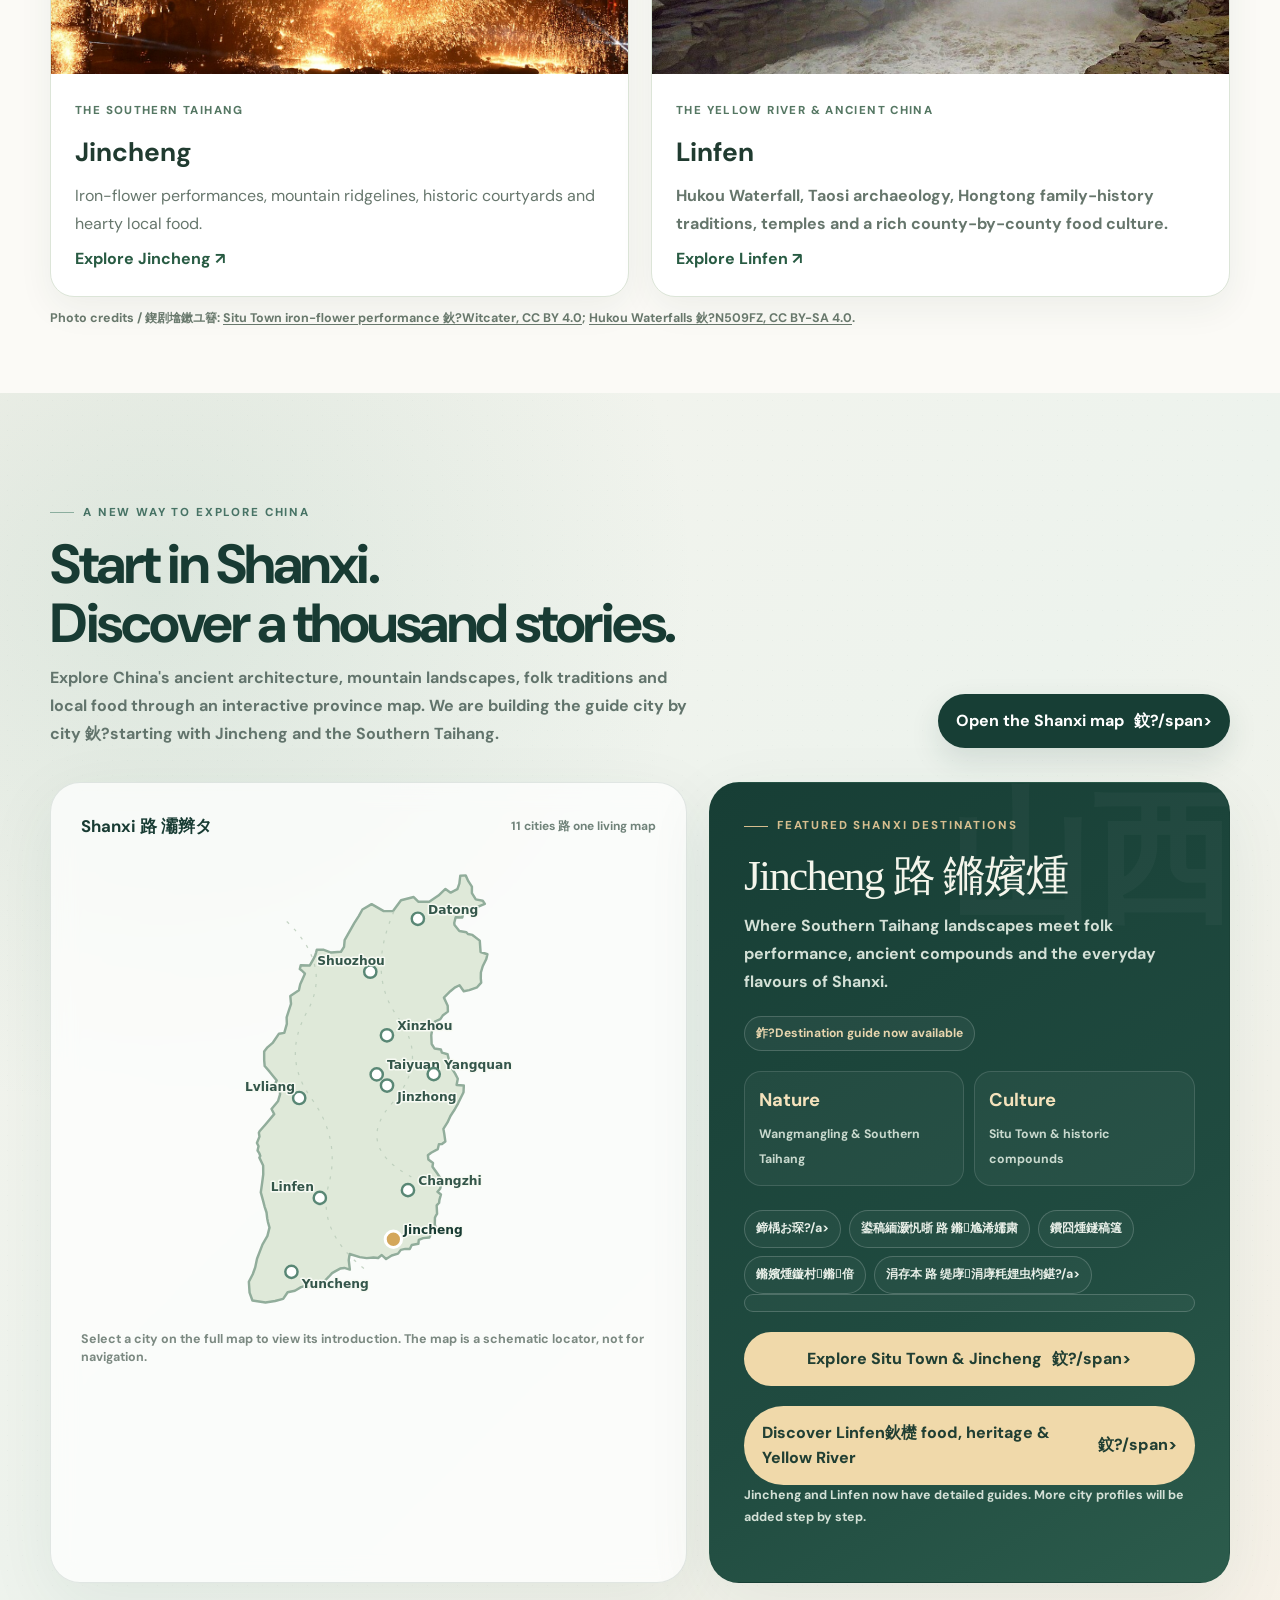
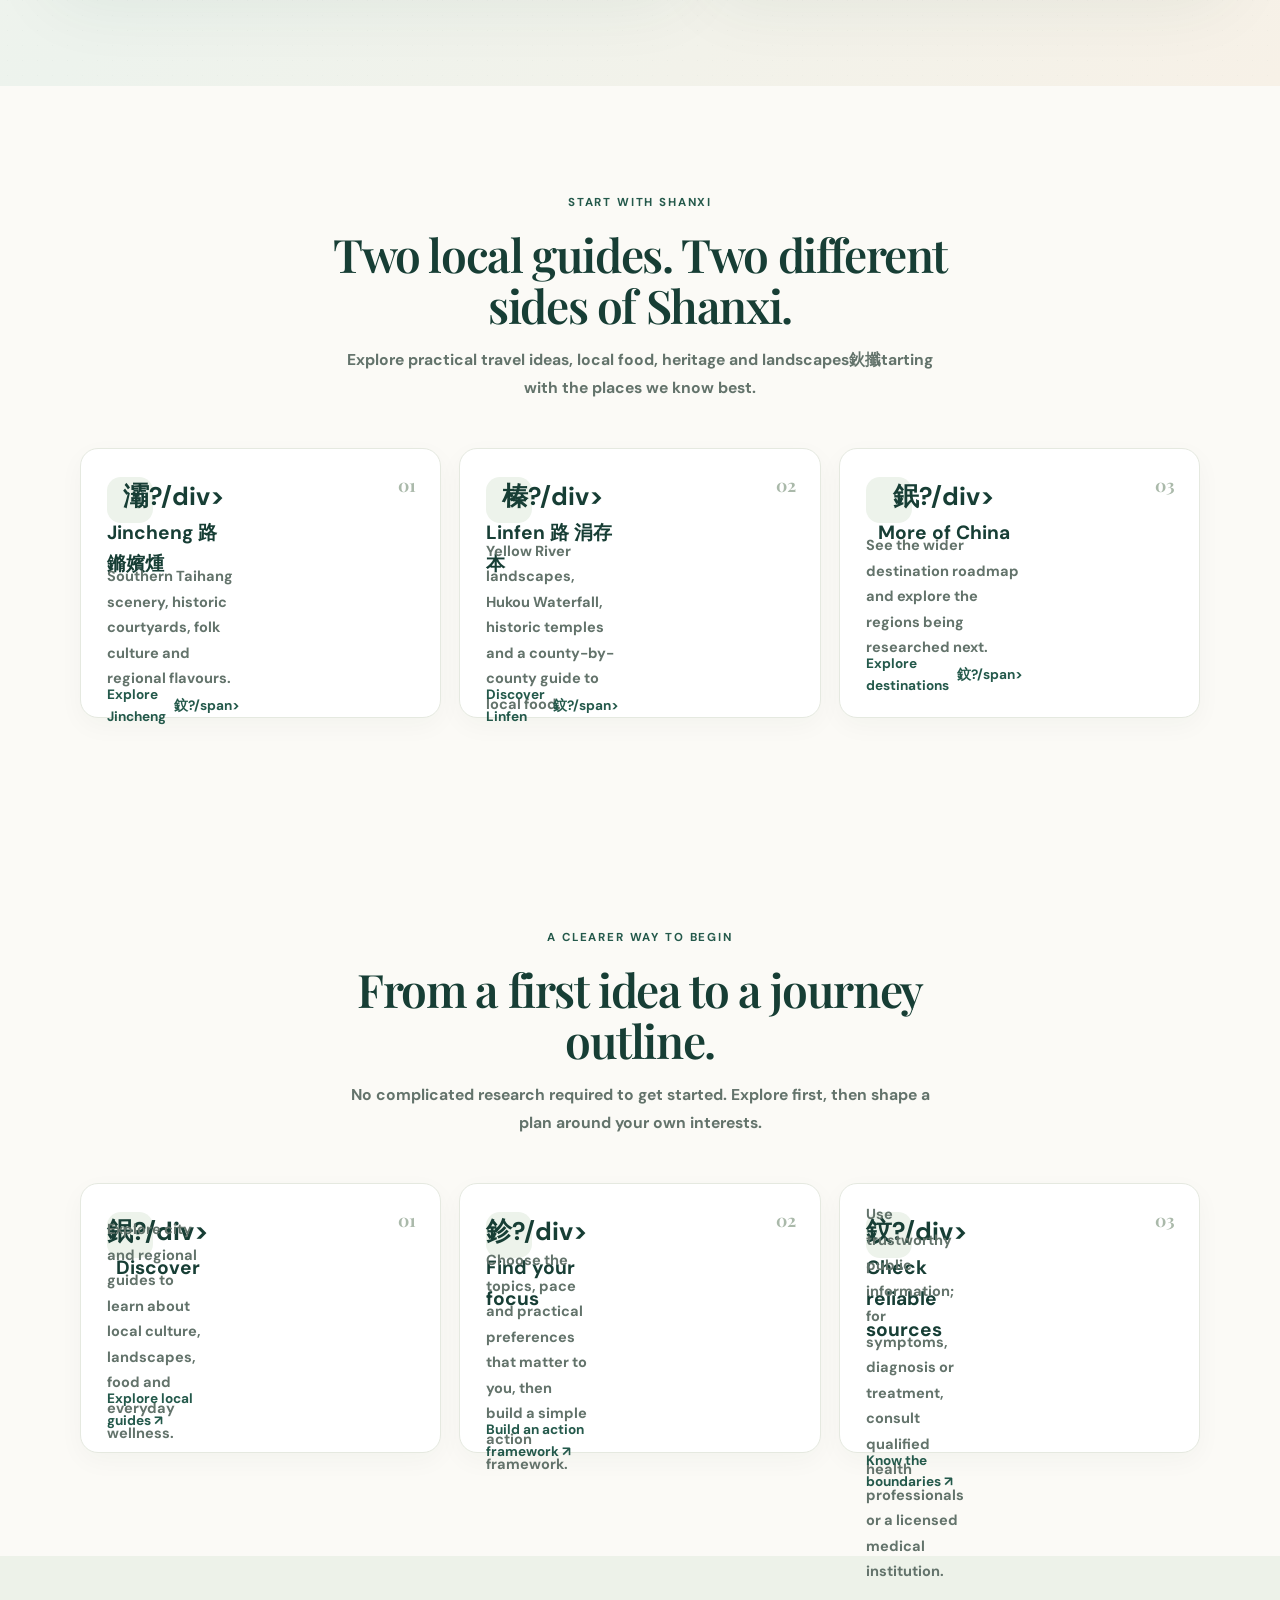
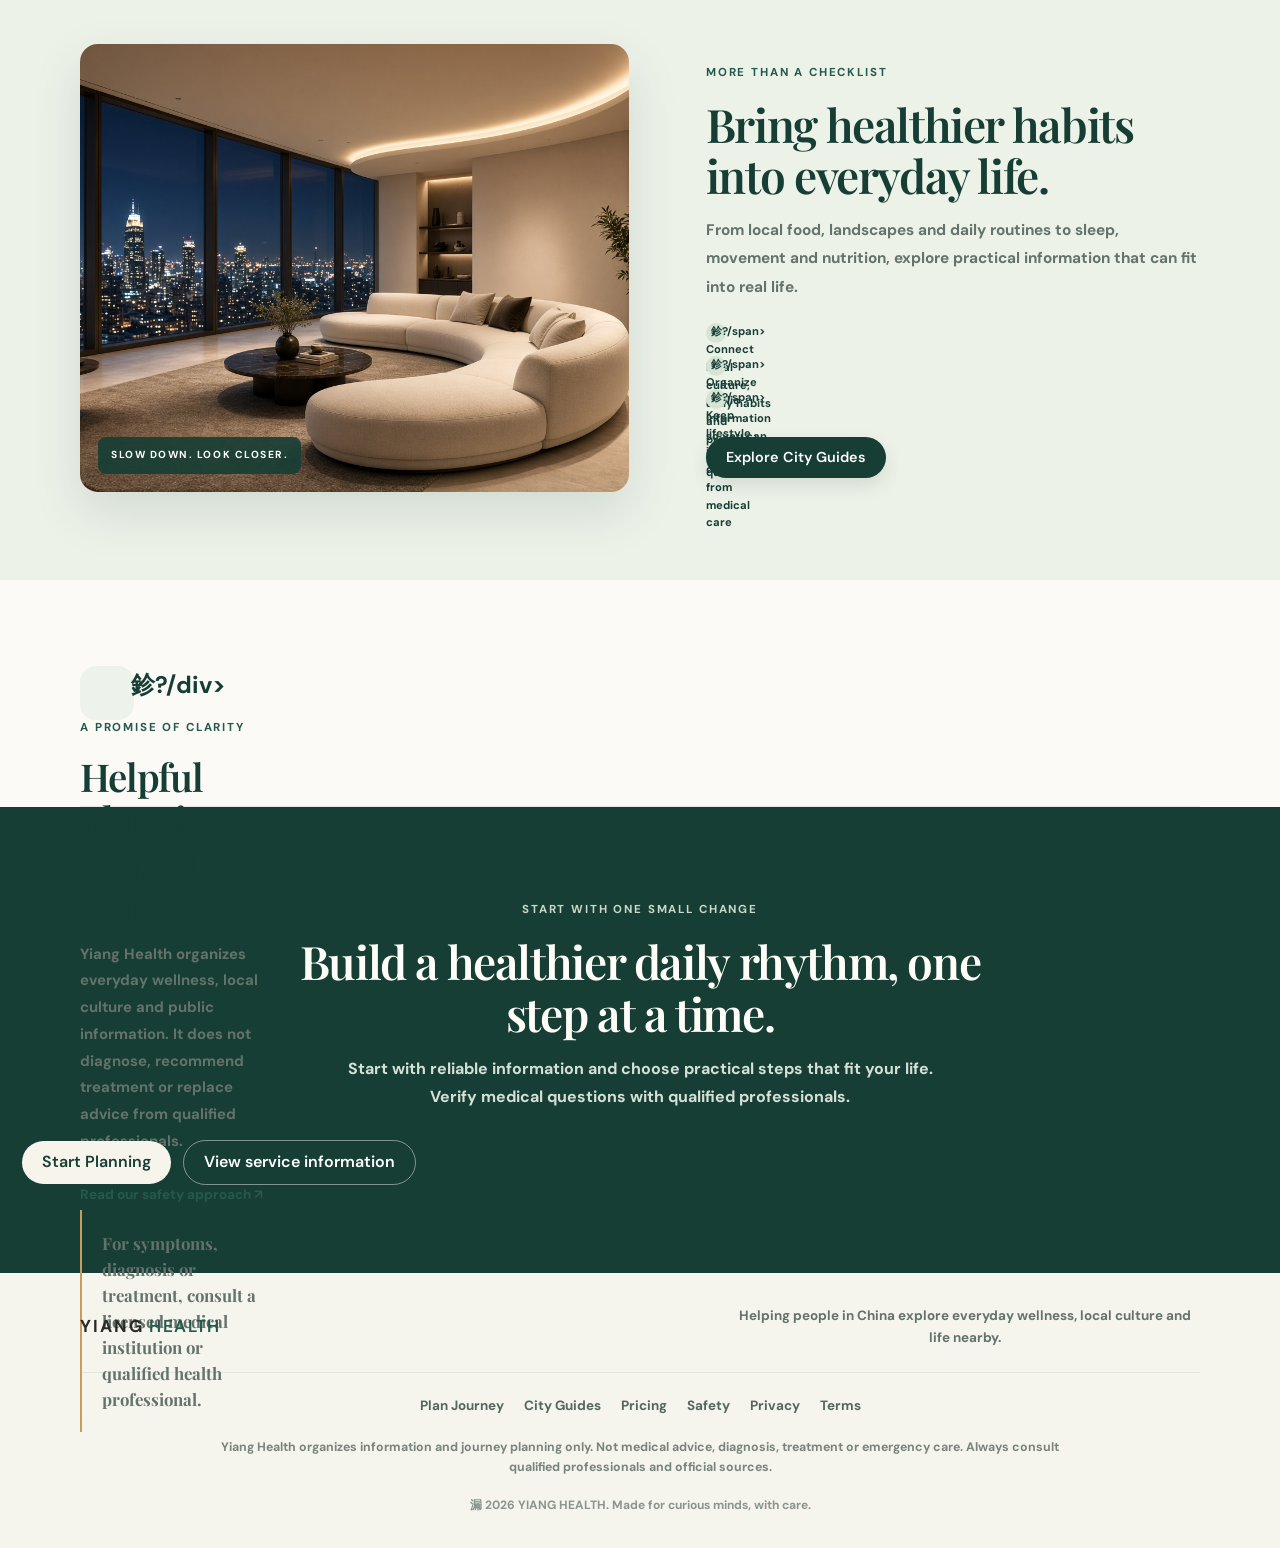
==== commit 0619a498: "Add detailed guides for all 18 pilot regions" ====
--- a/index.html
+++ b/index.html
@@ -1,4 +1,4 @@
-<!DOCTYPE html>
+﻿<!DOCTYPE html>
 <html lang="en">
 <head>
   <meta charset="UTF-8">
@@ -6,13 +6,13 @@
   <meta name="description" content="A practical guide to everyday wellness, local culture, food, nature and trustworthy public health information across China. No diagnosis or unsupported efficacy claims.">
   <meta name="theme-color" content="#173e35">
   <meta property="og:type" content="website">
-  <meta property="og:title" content="Yiang Health — Everyday Wellness & Local Life in China">
+  <meta property="og:title" content="Yiang Health 鈥?Everyday Wellness & Local Life in China">
   <meta property="og:description" content="Explore healthy daily habits, local food, nature, culture and reliable public health information. Planning and information only, not diagnosis or treatment.">
   <meta property="og:site_name" content="Yiang Health">
   <meta name="twitter:card" content="summary_large_image">
-  <meta name="twitter:title" content="Yiang Health — Everyday Wellness & Local Life">
+  <meta name="twitter:title" content="Yiang Health 鈥?Everyday Wellness & Local Life">
   <meta name="twitter:description" content="A practical guide to wellness, local culture, food, nature and reliable public health information in China.">
-  <title>Yiang Health — Everyday Wellness & Local Life in China</title>
+  <title>Yiang Health 鈥?Everyday Wellness & Local Life in China</title>
   <link rel="canonical" href="https://yiang1905.github.io/Yiang-Health/">
   <link rel="manifest" href="manifest.json">
   <link rel="icon" type="image/svg+xml" href="assets/icon.svg">
@@ -25,7 +25,7 @@
   <style>
     .shanxi-city-pair{width:min(1180px,calc(100% - 40px));margin:56px auto 64px}.scp-heading{max-width:760px;margin:0 auto 26px;text-align:center}.scp-heading h2{font-size:clamp(1.8rem,3.4vw,2.8rem);line-height:1.12;color:#203b30;margin:10px 0}.scp-heading p{line-height:1.75;color:#66766c}.scp-grid{display:grid;grid-template-columns:repeat(2,minmax(0,1fr));gap:22px}.scp-card{display:flex;flex-direction:column;overflow:hidden;border:1px solid #dce5d8;border-radius:24px;background:#fff;color:inherit;text-decoration:none;box-shadow:0 12px 35px #203b3010;transition:transform .2s,box-shadow .2s}.scp-card:hover{transform:translateY(-3px);box-shadow:0 18px 42px #203b3020}.scp-card img{width:100%;height:280px;object-fit:cover;display:block;background:#e5e8df}.scp-card div{padding:22px 24px 24px}.scp-card span{font-size:.72rem;letter-spacing:.12em;font-weight:800;color:#557763}.scp-card h3{font-size:1.65rem;margin:9px 0;color:#203b30}.scp-card p{min-height:3.3em;line-height:1.75;color:#66766c}.scp-card strong{display:inline-block;margin-top:8px;color:#285b43}@media(max-width:700px){.shanxi-city-pair{width:calc(100% - 24px);margin:36px auto 44px}.scp-grid{grid-template-columns:1fr}.scp-card img{height:220px}.scp-card p{min-height:0}}
   </style>
-<style>.china-city-links{display:flex;flex-wrap:wrap;gap:8px;padding:14px 0 4px}.city-links-label{width:100%;font-size:.68rem;letter-spacing:.14em;font-weight:800;color:#a4b8a9}.china-city-links a{display:inline-flex;align-items:center;padding:7px 10px;border-radius:999px;background:#f4f5ed;border:1px solid #dce5d8;color:#254d3b;font-size:.78rem;font-weight:700;text-decoration:none}.china-city-links a:hover,.china-city-links a:focus-visible{background:#dfeadd;border-color:#8eae95}.china-city-links a[href="linfen.html"],.china-city-links a[href="jincheng.html"]{background:#e3eddb;border-color:#a6c19c}@media(max-width:600px){.china-city-links a{font-size:.74rem;padding:7px 9px}}</style>
+<style>.china-city-links{display:flex;flex-wrap:wrap;gap:8px;padding:14px 0 4px}.city-links-label{width:100%;font-size:.68rem;letter-spacing:.14em;font-weight:800;color:#a4b8a9}.china-city-links a{display:inline-flex;align-items:center;padding:7px 10px;border-radius:999px;background:#f4f5ed;border:1px solid #dce5d8;color:#254d3b;font-size:.78rem;font-weight:700;text-decoration:none}.china-city-links a:hover,.china-city-links a:focus-visible{background:#dfeadd;border-color:#8eae95}.china-panel-expanded{margin:18px 0 8px;padding:22px;border:1px solid #dce5d8;border-radius:22px;background:#fff}.china-guide-grid{display:grid;grid-template-columns:repeat(2,minmax(0,1fr));gap:16px 24px}.china-guide-block h4{margin:0 0 7px;color:#285b43;font-size:.92rem}.china-guide-block p,.china-guide-block li{color:#586b60;line-height:1.7;font-size:.9rem}.china-guide-block ul{margin:0;padding-left:20px}.china-institution-list li{margin:0 0 9px}.china-institution-list span{display:block;font-size:.82rem}.china-guide-footer{display:flex;align-items:center;justify-content:space-between;gap:14px;margin-top:18px;padding-top:16px;border-top:1px solid #e4eae2;color:#66766c;font-size:.86rem}@media(max-width:640px){.china-guide-grid{grid-template-columns:1fr}.china-panel-expanded{padding:16px}.china-guide-footer{align-items:flex-start;flex-direction:column}}.china-city-links a[href="linfen.html"],.china-city-links a[href="jincheng.html"]{background:#e3eddb;border-color:#a6c19c}@media(max-width:600px){.china-city-links a{font-size:.74rem;padding:7px 9px}}</style>
 </head>
 <body class="home-redesign">
   <header class="site-header">
@@ -60,7 +60,7 @@
             <a href="planner.html" class="btn btn-primary btn-lg" data-i18n="btn_start">Start Planning</a>
             <a href="destinations.html" class="btn btn-secondary btn-lg" data-i18n="btn_explore">Explore City Guides</a>
           </div>
-          <div class="home-hero-note"><span class="note-mark">✓</span><span data-i18n="home_hero_note">Clear information. Your pace. No medical claims.</span></div>
+          <div class="home-hero-note"><span class="note-mark">鉁?/span><span data-i18n="home_hero_note">Clear information. Your pace. No medical claims.</span></div>
         </div>
         <div class="home-hero-visual">
           <img src="image/hero-wellness.webp" alt="A calm, nature-inspired wellness scene in China" fetchpriority="high">
@@ -68,7 +68,7 @@
             <span class="caption-kicker" data-i18n="home_visual_kicker">YOUR JOURNEY, YOUR WAY</span>
             <span class="caption-title" data-i18n="home_visual_title">Culture, nature & mindful discovery</span>
           </div>
-          <div class="floating-note"><span class="floating-note-icon">✦</span><span data-i18n="home_float_note">Start with what matters to you</span></div>
+          <div class="floating-note"><span class="floating-note-icon">鉁?/span><span data-i18n="home_float_note">Start with what matters to you</span></div>
         </div>
       </div>
       <div class="hero-bottom-line" aria-hidden="true"></div>
@@ -77,7 +77,7 @@
     <section class="home-proof-strip" aria-label="Yiang Health approach">
       <div class="proof-item"><span class="proof-number">17</span><span data-i18n="home_proof_languages">interface languages</span></div>
       <div class="proof-divider"></div>
-      <div class="proof-item"><span class="proof-number">02</span><span data-i18n="home_proof_regions">detailed Shanxi city guides</span></div>
+      <div class="proof-item"><span class="proof-number">18</span><span data-i18n="home_proof_regions">detailed Shanxi city guides</span></div>
       <div class="proof-divider"></div>
       <div class="proof-item"><span class="proof-number">01</span><span data-i18n="home_proof_rule">simple rule: your journey, your choice</span></div>
     </section>
@@ -88,8 +88,8 @@
           <span class="section-kicker">OUR LOCAL GUIDES</span>
           <h2 id="china-map-title">Start in Shanxi.<br>Explore Jincheng and Linfen.</h2>
           <p>Yiang Health currently focuses its detailed local guides on Jincheng and Linfen in Shanxi. Other regions remain a research directory, not a claim of complete coverage or local service.</p>
-          <div class="china-map-legend"><span><i class="legend-dot home"></i> Detailed local guides</span><span><i class="legend-dot pilot"></i> Shanxi · local focus</span><span><i class="legend-dot planned"></i> Other regions · research only</span></div>
-          <div class="china-map-promise"><strong>Start with the journey, not just the attraction.</strong><span>Practical route notes, local culture, food and places to explore—clearly separated from medical care.</span></div>
+          <div class="china-map-legend"><span><i class="legend-dot home"></i> Detailed local guides</span><span><i class="legend-dot pilot"></i> Shanxi 路 local focus</span><span><i class="legend-dot planned"></i> Other regions 路 research only</span></div>
+          <div class="china-map-promise"><strong>Start with the journey, not just the attraction.</strong><span>Practical route notes, local culture, food and places to explore鈥攃learly separated from medical care.</span></div>
         </div>
         <div class="china-map-stage">
           <div class="china-map-stage-top"><span>SHANXI LOCAL GUIDES</span><span>Select Jincheng or Linfen</span></div>
@@ -97,24 +97,25 @@
             <image href="image/china-blank-province-map.svg" x="0" y="0" width="1000" height="850" preserveAspectRatio="xMidYMid meet"/>
             <g id="china-map-markers"></g>
           </svg>
-          <div class="china-city-links" aria-label="Open a local city guide"><span class="city-links-label">OPEN A SHANXI CITY GUIDE</span><a href="jincheng-zh.html">Jincheng · 晋城</a><a href="linfen-zh.html">Linfen · 临汾</a><a href="destinations.html">18 policy pilot regions · research index</a></div>
-          <div class="china-map-caption"><span>Approximate locator map, not for navigation.</span><a href="destinations.html">View policy pilot research list ↗</a></div>
+          <div class="china-city-links" aria-label="Open a local city guide"><span class="city-links-label">OPEN A SHANXI CITY GUIDE</span><a href="jincheng-zh.html">Jincheng 路 鏅嬪煄</a><a href="linfen-zh.html">Linfen 路 涓存本</a><a href="destinations.html">18 policy pilot regions 路 research index</a></div>
+          <div class="china-map-caption"><span>Approximate locator map, not for navigation.</span><a href="destinations.html">View policy pilot research list 鈫?/a></div>
         </div>
       </div>
       <div class="china-destination-panel" aria-live="polite">
         <div class="china-destination-main"><span class="china-panel-kicker" id="china-panel-kicker">SHANXI LOCAL GUIDES</span><h3 id="china-panel-title">Jincheng and Linfen</h3><p id="china-panel-description">Explore our current detailed guides for Jincheng and Linfen, with local culture, food, places to visit and practical travel notes.</p><div class="china-panel-tags" id="china-panel-tags"><span>Jincheng</span><span>Linfen</span><span>Local guides</span></div></div>
-        <div class="china-route-card"><span class="china-panel-kicker">GETTING THERE</span><div class="china-route-row"><span class="route-icon">✈</span><div><strong>By air</strong><p id="china-route-air">Compare regional airports by total door-to-door time, not flight time alone.</p></div></div><div class="china-route-row"><span class="route-icon">🚄</span><div><strong>By high-speed rail</strong><p id="china-route-rail">Check the destination station and the final transfer to your hotel or attraction.</p></div></div><div class="china-route-row"><span class="route-icon">🚗</span><div><strong>By road & local transfer</strong><p id="china-route-road">Plan the final leg, parking and local transport before setting off.</p></div></div><div class="china-route-actions"><a href="jincheng.html" id="china-panel-link" class="btn btn-primary">Explore Shanxi & Jincheng ↗</a><a href="planner.html" class="btn btn-secondary">Plan a journey</a></div></div>
-      </div>
+        <div class="china-route-card"><span class="china-panel-kicker">GETTING THERE</span><div class="china-route-row"><span class="route-icon">鉁?/span><div><strong>By air</strong><p id="china-route-air">Compare regional airports by total door-to-door time, not flight time alone.</p></div></div><div class="china-route-row"><span class="route-icon">馃殑</span><div><strong>By high-speed rail</strong><p id="china-route-rail">Check the destination station and the final transfer to your hotel or attraction.</p></div></div><div class="china-route-row"><span class="route-icon">馃殫</span><div><strong>By road & local transfer</strong><p id="china-route-road">Plan the final leg, parking and local transport before setting off.</p></div></div><div class="china-route-actions"><a href="jincheng.html" id="china-panel-link" class="btn btn-primary">Explore Shanxi & Jincheng 鈫?/a><a href="planner.html" class="btn btn-secondary">Plan a journey</a></div></div>
+      </div>
+      <div id="china-panel-expanded" class="china-panel-expanded" aria-live="polite" hidden></div>
       <p class="china-map-footnote">Pilot status is a research priority, not a claim of government partnership or endorsement. Routes and transport details should be checked against current operator information before publication.</p>
     </section>
 
     <section class="shanxi-city-pair" aria-labelledby="shanxi-city-pair-title">
-      <div class="scp-heading"><span class="section-kicker">TWO CITIES · ONE HOME PROVINCE</span><h2 id="shanxi-city-pair-title">Discover Shanxi through Jincheng and Linfen.</h2><p>From the Southern Taihang mountains and iron-flower nights to the Yellow River, ancient heritage and the flavors of southern Shanxi—start with the place that speaks to you.</p></div>
+      <div class="scp-heading"><span class="section-kicker">TWO CITIES 路 ONE HOME PROVINCE</span><h2 id="shanxi-city-pair-title">Discover Shanxi through Jincheng and Linfen.</h2><p>From the Southern Taihang mountains and iron-flower nights to the Yellow River, ancient heritage and the flavors of southern Shanxi鈥攕tart with the place that speaks to you.</p></div>
       <div class="scp-grid">
-        <a class="scp-card" href="jincheng.html"><img src="image/cities/jincheng-iron-flower.jpg" alt="Golden iron-flower sparks above Situ Town in Jincheng" loading="lazy"><div><span>THE SOUTHERN TAIHANG</span><h3>Jincheng · 晋城</h3><p>Iron-flower performances, mountain ridgelines, historic courtyards and hearty local food.</p><strong>Explore Jincheng ↗</strong></div></a>
-        <a class="scp-card" href="linfen.html"><img src="image/cities/linfen-hukou-waterfall.jpg" alt="The Yellow River surges through Hukou Waterfall near Linfen" loading="lazy"><div><span>THE YELLOW RIVER & ANCIENT CHINA</span><h3>Linfen · 临汾</h3><p>Hukou Waterfall, Taosi archaeology, Hongtong family-history traditions, temples and a rich county-by-county food culture.</p><strong>Explore Linfen ↗</strong></div></a>
-      </div>
-      <p class="photo-credit">Photo credits / 图片来源: <a href="https://commons.wikimedia.org/wiki/File:%E5%B1%B1%E8%A5%BF%E5%8F%B8%E5%BE%92%E5%B0%8F%E9%95%87%E6%89%93%E9%93%81%E8%8A%B1_Datiehua_Iron_Fireworks_in_Shanxi_Situ_Town.jpg" target="_blank" rel="noopener">Situ Town iron-flower performance — Witcater, CC BY 4.0</a>; <a href="https://commons.wikimedia.org/wiki/File:Hukou_Waterfalls_(20170930163540).jpg" target="_blank" rel="noopener">Hukou Waterfalls — N509FZ, CC BY-SA 4.0</a>.</p>
+        <a class="scp-card" href="jincheng.html"><img src="image/cities/jincheng-iron-flower.jpg" alt="Golden iron-flower sparks above Situ Town in Jincheng" loading="lazy"><div><span>THE SOUTHERN TAIHANG</span><h3>Jincheng 路 鏅嬪煄</h3><p>Iron-flower performances, mountain ridgelines, historic courtyards and hearty local food.</p><strong>Explore Jincheng 鈫?/strong></div></a>
+        <a class="scp-card" href="linfen.html"><img src="image/cities/linfen-hukou-waterfall.jpg" alt="The Yellow River surges through Hukou Waterfall near Linfen" loading="lazy"><div><span>THE YELLOW RIVER & ANCIENT CHINA</span><h3>Linfen 路 涓存本</h3><p>Hukou Waterfall, Taosi archaeology, Hongtong family-history traditions, temples and a rich county-by-county food culture.</p><strong>Explore Linfen 鈫?/strong></div></a>
+      </div>
+      <p class="photo-credit">Photo credits / 鍥剧墖鏉ユ簮: <a href="https://commons.wikimedia.org/wiki/File:%E5%B1%B1%E8%A5%BF%E5%8F%B8%E5%BE%92%E5%B0%8F%E9%95%87%E6%89%93%E9%93%81%E8%8A%B1_Datiehua_Iron_Fireworks_in_Shanxi_Situ_Town.jpg" target="_blank" rel="noopener">Situ Town iron-flower performance 鈥?Witcater, CC BY 4.0</a>; <a href="https://commons.wikimedia.org/wiki/File:Hukou_Waterfalls_(20170930163540).jpg" target="_blank" rel="noopener">Hukou Waterfalls 鈥?N509FZ, CC BY-SA 4.0</a>.</p>
     </section>
 
     <section class="shanxi-feature" aria-labelledby="shanxi-feature-title">
@@ -123,13 +124,13 @@
           <div>
             <span class="shanxi-feature-kicker">A NEW WAY TO EXPLORE CHINA</span>
             <h2 id="shanxi-feature-title">Start in Shanxi.<br>Discover a thousand stories.</h2>
-            <p class="shanxi-feature-intro">Explore China's ancient architecture, mountain landscapes, folk traditions and local food through an interactive province map. We are building the guide city by city — starting with Jincheng and the Southern Taihang.</p>
-          </div>
-          <a class="shx-open-map" href="shanxi.html">Open the Shanxi map <span aria-hidden="true">↗</span></a>
+            <p class="shanxi-feature-intro">Explore China's ancient architecture, mountain landscapes, folk traditions and local food through an interactive province map. We are building the guide city by city 鈥?starting with Jincheng and the Southern Taihang.</p>
+          </div>
+          <a class="shx-open-map" href="shanxi.html">Open the Shanxi map <span aria-hidden="true">鈫?/span></a>
         </div>
         <div class="shanxi-feature-grid">
           <div class="shx-map-panel">
-            <div class="shx-map-heading"><strong>Shanxi · 山西</strong><span>11 cities · one living map</span></div>
+            <div class="shx-map-heading"><strong>Shanxi 路 灞辫タ</strong><span>11 cities 路 one living map</span></div>
             <svg class="shx-map" viewBox="0 0 390 470" role="img" aria-label="Interactive map preview of Shanxi province">
               <path class="shx-province-shape" d="M96.6 366.3 L98.1 371.7 L96.1 379.8 L91.2 388.3 L85.9 402.2 L84.1 410.8 L81.7 417.4 L77.9 424.7 L78.6 435.3 L81.4 443.1 L94.2 445 L103.6 443.6 L111.5 441.5 L115.9 435 L123 433.5 L129 430 L133.2 428.9 L140.8 429.2 L147.9 426.8 L151.4 424.7 L156.2 419.8 L159.4 416.3 L163.2 414.1 L167.3 411.8 L171.4 411.2 L176.8 412.8 L175.7 403.6 L176.6 397.5 L186.5 400.6 L193.3 401.6 L199.9 400.9 L204.5 401.5 L207.8 398.6 L210.3 400.6 L212.3 402.5 L217.8 399 L224 397.2 L226.7 393.5 L231.1 392.5 L235.5 392.6 L237.4 388.7 L243.9 387.5 L244.3 383.8 L248.6 382 L254.8 381.3 L257.5 374.3 L261.2 373.5 L260 368.4 L260.1 362 L261.1 359.9 L262.2 358.3 L261.8 350 L264.2 347.4 L264.5 344.5 L266 339.3 L262.6 336.6 L265.2 333.7 L266.1 330.4 L266.8 325.1 L261.4 317.3 L257.7 312.1 L258.2 308.4 L253.7 305 L253.2 300.8 L256.4 298.4 L262.9 294.8 L264 290 L267 289.8 L270.3 287.3 L269.1 279 L268.4 275 L272.4 268.7 L275.3 262.4 L279.3 256.3 L282.8 250 L288.1 239.1 L288.4 232.5 L281.3 232.1 L282.5 225.9 L279.9 220.9 L274.6 212.6 L273.6 206.7 L272.5 201.9 L266.9 200.4 L265.9 197.3 L259.8 196.4 L256.9 191.9 L256.5 183.4 L257.5 177.5 L260.1 169.9 L265.4 167.5 L267.7 164.1 L272.8 160.2 L272.6 154.4 L268.9 146.5 L275.2 140.2 L279.4 136.8 L284.2 134.4 L288.3 140.2 L293.7 139.2 L301.4 136.4 L305.4 131.8 L305 128 L305.1 121.9 L306.9 115.8 L310.4 108.7 L311.5 104 L304.8 101.8 L304 90.7 L296.8 85.1 L292.4 84.2 L290.9 82.5 L284 81.2 L279.3 75.4 L279 73.4 L280.4 67.8 L286.9 68.1 L288.1 62.6 L294.2 62 L299.6 58.7 L309 54.8 L306.9 51.6 L300.1 50.3 L296.3 44.2 L296.3 37.8 L292.8 32.5 L290.2 26.8 L284.9 27.2 L284 34.8 L282.1 40.3 L275.5 43.7 L270.4 40.1 L263.5 46.6 L254.5 52.7 L243.8 52.6 L239.3 48 L226.9 51.1 L219.1 61.6 L210 61.8 L198.1 55 L189.1 60.2 L185.5 66.7 L181.1 73.6 L175.7 83.2 L171.7 90.3 L171.1 96.8 L168.1 101.6 L158.5 102.4 L151.3 99.7 L144.4 99.6 L143.8 102.2 L142.8 105.4 L140.4 110.1 L137.6 115 L128.7 114.8 L127.8 118.6 L130 120.2 L132.8 123.1 L128.2 133.3 L126.9 139.3 L118.5 145 L119.2 152.7 L117.1 158.9 L114.9 165.9 L115.1 172.2 L112.6 181 L107.4 181.8 L101.5 190.5 L96.1 195.2 L92.9 199.3 L92.9 207.7 L93.4 213.5 L98.2 219 L105.2 227.6 L103.4 231.1 L108.4 234.9 L108.4 241.5 L106.4 248 L100.1 255.6 L102.7 260.6 L94.6 270.3 L88.4 277.4 L87.7 278.8 L88.3 282.6 L85.8 288.8 L87.4 292.1 L86.4 296.2 L88.2 299.1 L89.1 301.6 L88.2 303.2 L91.9 310.8 L92 319.5 L91 327.2 L89.6 337.2 L92 346 L93.3 351.1 L95.2 356.9 L95.9 362.8 L96.6 366.3 Z"/>
               <path class="shx-map-ridge" d="M115 72 Q160 115 135 160 T139 245 T156 330 T191 412 M220 62 Q193 124 224 166 T218 250 T237 322"/>
@@ -149,16 +150,16 @@
           </div>
           <div class="shx-story-panel">
             <span class="shx-kicker">FEATURED SHANXI DESTINATIONS</span>
-            <h3>Jincheng · 晋城</h3>
+            <h3>Jincheng 路 鏅嬪煄</h3>
             <p>Where Southern Taihang landscapes meet folk performance, ancient compounds and the everyday flavours of Shanxi.</p>
-            <span class="shx-city-status">● Destination guide now available</span>
+            <span class="shx-city-status">鈼?Destination guide now available</span>
             <div class="shx-highlights">
               <div class="shx-highlight"><strong>Nature</strong><span>Wangmangling & Southern Taihang</span></div>
               <div class="shx-highlight"><strong>Culture</strong><span>Situ Town & historic compounds</span></div>
             </div>
-            <div class="shx-city-list"><a class="shx-city-chip" href="jincheng.html#wangmangling">南太行</a><a class="shx-city-chip" href="jincheng.html#situ">司徒小镇 · 景区介绍</a><a class="shx-city-chip" href="jincheng.html#huangcheng">皇城相府</a><a class="shx-city-chip" href="jincheng.html#local-highlights">晋城更多景点</a><a class="shx-city-chip" href="linfen.html">临汾 · 美食与黄河文化</a></div>
-            <a class="shx-panel-cta" href="jincheng.html#situ">Explore Situ Town &amp; Jincheng <span aria-hidden="true">↗</span></a>
-            <a class="shx-panel-cta" href="linfen.html">Discover Linfen’s food, heritage &amp; Yellow River <span aria-hidden="true">↗</span></a>
+            <div class="shx-city-list"><a class="shx-city-chip" href="jincheng.html#wangmangling">鍗楀お琛?/a><a class="shx-city-chip" href="jincheng.html#situ">鍙稿緬灏忛晣 路 鏅尯浠嬬粛</a><a class="shx-city-chip" href="jincheng.html#huangcheng">鐨囧煄鐩稿簻</a><a class="shx-city-chip" href="jincheng.html#local-highlights">鏅嬪煄鏇村鏅偣</a><a class="shx-city-chip" href="linfen.html">涓存本 路 缇庨涓庨粍娌虫枃鍖?/a></div>
+            <a class="shx-panel-cta" href="jincheng.html#situ">Explore Situ Town &amp; Jincheng <span aria-hidden="true">鈫?/span></a>
+            <a class="shx-panel-cta" href="linfen.html">Discover Linfen鈥檚 food, heritage &amp; Yellow River <span aria-hidden="true">鈫?/span></a>
             <p class="shx-soon">Jincheng and Linfen now have detailed guides. More city profiles will be added step by step.</p>
           </div>
         </div>
@@ -169,29 +170,29 @@
       <div class="section-heading">
         <span class="section-kicker">START WITH SHANXI</span>
         <h2>Two local guides. Two different sides of Shanxi.</h2>
-        <p>Explore practical travel ideas, local food, heritage and landscapes—starting with the places we know best.</p>
+        <p>Explore practical travel ideas, local food, heritage and landscapes鈥攕tarting with the places we know best.</p>
       </div>
       <div class="home-steps">
         <article class="home-step">
           <span class="step-index">01</span>
-          <div class="step-icon" aria-hidden="true">山</div>
-          <h3>Jincheng · 晋城</h3>
+          <div class="step-icon" aria-hidden="true">灞?/div>
+          <h3>Jincheng 路 鏅嬪煄</h3>
           <p>Southern Taihang scenery, historic courtyards, folk culture and regional flavours.</p>
-          <a href="jincheng.html" class="text-link">Explore Jincheng <span aria-hidden="true">↗</span></a>
+          <a href="jincheng.html" class="text-link">Explore Jincheng <span aria-hidden="true">鈫?/span></a>
         </article>
         <article class="home-step">
           <span class="step-index">02</span>
-          <div class="step-icon" aria-hidden="true">黄</div>
-          <h3>Linfen · 临汾</h3>
+          <div class="step-icon" aria-hidden="true">榛?/div>
+          <h3>Linfen 路 涓存本</h3>
           <p>Yellow River landscapes, Hukou Waterfall, historic temples and a county-by-county guide to local food.</p>
-          <a href="linfen.html" class="text-link">Discover Linfen <span aria-hidden="true">↗</span></a>
+          <a href="linfen.html" class="text-link">Discover Linfen <span aria-hidden="true">鈫?/span></a>
         </article>
         <article class="home-step">
           <span class="step-index">03</span>
-          <div class="step-icon" aria-hidden="true">⌖</div>
+          <div class="step-icon" aria-hidden="true">鈱?/div>
           <h3>More of China</h3>
           <p>See the wider destination roadmap and explore the regions being researched next.</p>
-          <a href="destinations.html" class="text-link">Explore destinations <span aria-hidden="true">↗</span></a>
+          <a href="destinations.html" class="text-link">Explore destinations <span aria-hidden="true">鈫?/span></a>
         </article>
       </div>
     </section>
@@ -205,24 +206,24 @@
       <div class="home-steps">
         <article class="home-step">
           <span class="step-index">01</span>
-          <div class="step-icon" aria-hidden="true">⌕</div>
+          <div class="step-icon" aria-hidden="true">鈱?/div>
           <h3 data-i18n="home_step1_title">Discover</h3>
           <p data-i18n="home_step1_desc">Browse pilot regions and get a feel for local culture, landscapes and wellness traditions.</p>
-          <a href="destinations.html" class="text-link" data-i18n="home_step1_link">Explore destinations <span aria-hidden="true">↗</span></a>
+          <a href="destinations.html" class="text-link" data-i18n="home_step1_link">Explore destinations <span aria-hidden="true">鈫?/span></a>
         </article>
         <article class="home-step">
           <span class="step-index">02</span>
-          <div class="step-icon" aria-hidden="true">✳</div>
+          <div class="step-icon" aria-hidden="true">鉁?/div>
           <h3 data-i18n="home_step2_title">Personalize</h3>
           <p data-i18n="home_step2_desc">Share your interests, pace and practical preferences to create a simple starting framework.</p>
-          <a href="planner.html" class="text-link" data-i18n="home_step2_link">Build your outline <span aria-hidden="true">↗</span></a>
+          <a href="planner.html" class="text-link" data-i18n="home_step2_link">Build your outline <span aria-hidden="true">鈫?/span></a>
         </article>
         <article class="home-step">
           <span class="step-index">03</span>
-          <div class="step-icon" aria-hidden="true">↗</div>
+          <div class="step-icon" aria-hidden="true">鈫?/div>
           <h3 data-i18n="home_step3_title">Prepare</h3>
           <p data-i18n="home_step3_desc">Use the outline to identify what to confirm with official providers before making arrangements.</p>
-          <a href="safety.html" class="text-link" data-i18n="home_step3_link">Know the boundaries <span aria-hidden="true">↗</span></a>
+          <a href="safety.html" class="text-link" data-i18n="home_step3_link">Know the boundaries <span aria-hidden="true">鈫?/span></a>
         </article>
       </div>
     </section>
@@ -235,23 +236,23 @@
       <div class="feature-copy">
         <span class="section-kicker" data-i18n="home_feature_kicker">MORE THAN A CHECKLIST</span>
         <h2 data-i18n="home_feature_title">The best journeys leave room for discovery.</h2>
-        <p data-i18n="home_feature_desc">From tea and regional food to gardens, mountains and everyday local life, explore the cultural context around China's wellness traditions — at a pace that feels right for you.</p>
+        <p data-i18n="home_feature_desc">From tea and regional food to gardens, mountains and everyday local life, explore the cultural context around China's wellness traditions 鈥?at a pace that feels right for you.</p>
         <ul class="feature-list">
-          <li><span>✓</span><span data-i18n="home_feature_bullet1">Culture and local experiences alongside practical planning</span></li>
-          <li><span>✓</span><span data-i18n="home_feature_bullet2">Public information pathways to help you ask better questions</span></li>
-          <li><span>✓</span><span data-i18n="home_feature_bullet3">A clear distinction between travel information and medical care</span></li>
+          <li><span>鉁?/span><span data-i18n="home_feature_bullet1">Culture and local experiences alongside practical planning</span></li>
+          <li><span>鉁?/span><span data-i18n="home_feature_bullet2">Public information pathways to help you ask better questions</span></li>
+          <li><span>鉁?/span><span data-i18n="home_feature_bullet3">A clear distinction between travel information and medical care</span></li>
         </ul>
         <a href="destinations.html" class="btn btn-primary" data-i18n="btn_explore">Explore Pilot Cities</a>
       </div>
     </section>
 
     <section class="home-safety">
-      <div class="safety-symbol" aria-hidden="true">✳</div>
+      <div class="safety-symbol" aria-hidden="true">鉁?/div>
       <div class="safety-copy">
         <span class="section-kicker" data-i18n="home_safety_kicker">A PROMISE OF CLARITY</span>
         <h2 data-i18n="home_safety_title">Helpful planning. Honest boundaries.</h2>
         <p data-i18n="home_safety_desc">Yiang Health helps organize information and travel ideas. It does not diagnose, recommend treatment, arrange clinical referrals or replace advice from qualified professionals.</p>
-        <a href="safety.html" class="text-link" data-i18n="home_safety_link">Read our safety approach <span aria-hidden="true">↗</span></a>
+        <a href="safety.html" class="text-link" data-i18n="home_safety_link">Read our safety approach <span aria-hidden="true">鈫?/span></a>
       </div>
       <div class="safety-side-note"><span data-i18n="home_safety_side">Your health decisions belong with you and qualified professionals.</span></div>
     </section>
@@ -282,7 +283,7 @@
         <a href="terms.html" data-i18n="footer_terms">Terms</a>
       </div>
       <p class="footer-disclaimer" data-i18n="footer_disclaimer">Yiang Health organizes information and journey planning only. Not medical advice, diagnosis, treatment or emergency care. Always consult qualified professionals and official sources.</p>
-      <p class="footer-copy">© 2026 YIANG HEALTH. <span data-i18n="home_footer_rights">Made for curious minds, with care.</span></p>
+      <p class="footer-copy">漏 2026 YIANG HEALTH. <span data-i18n="home_footer_rights">Made for curious minds, with care.</span></p>
     </div>
   </footer>
 
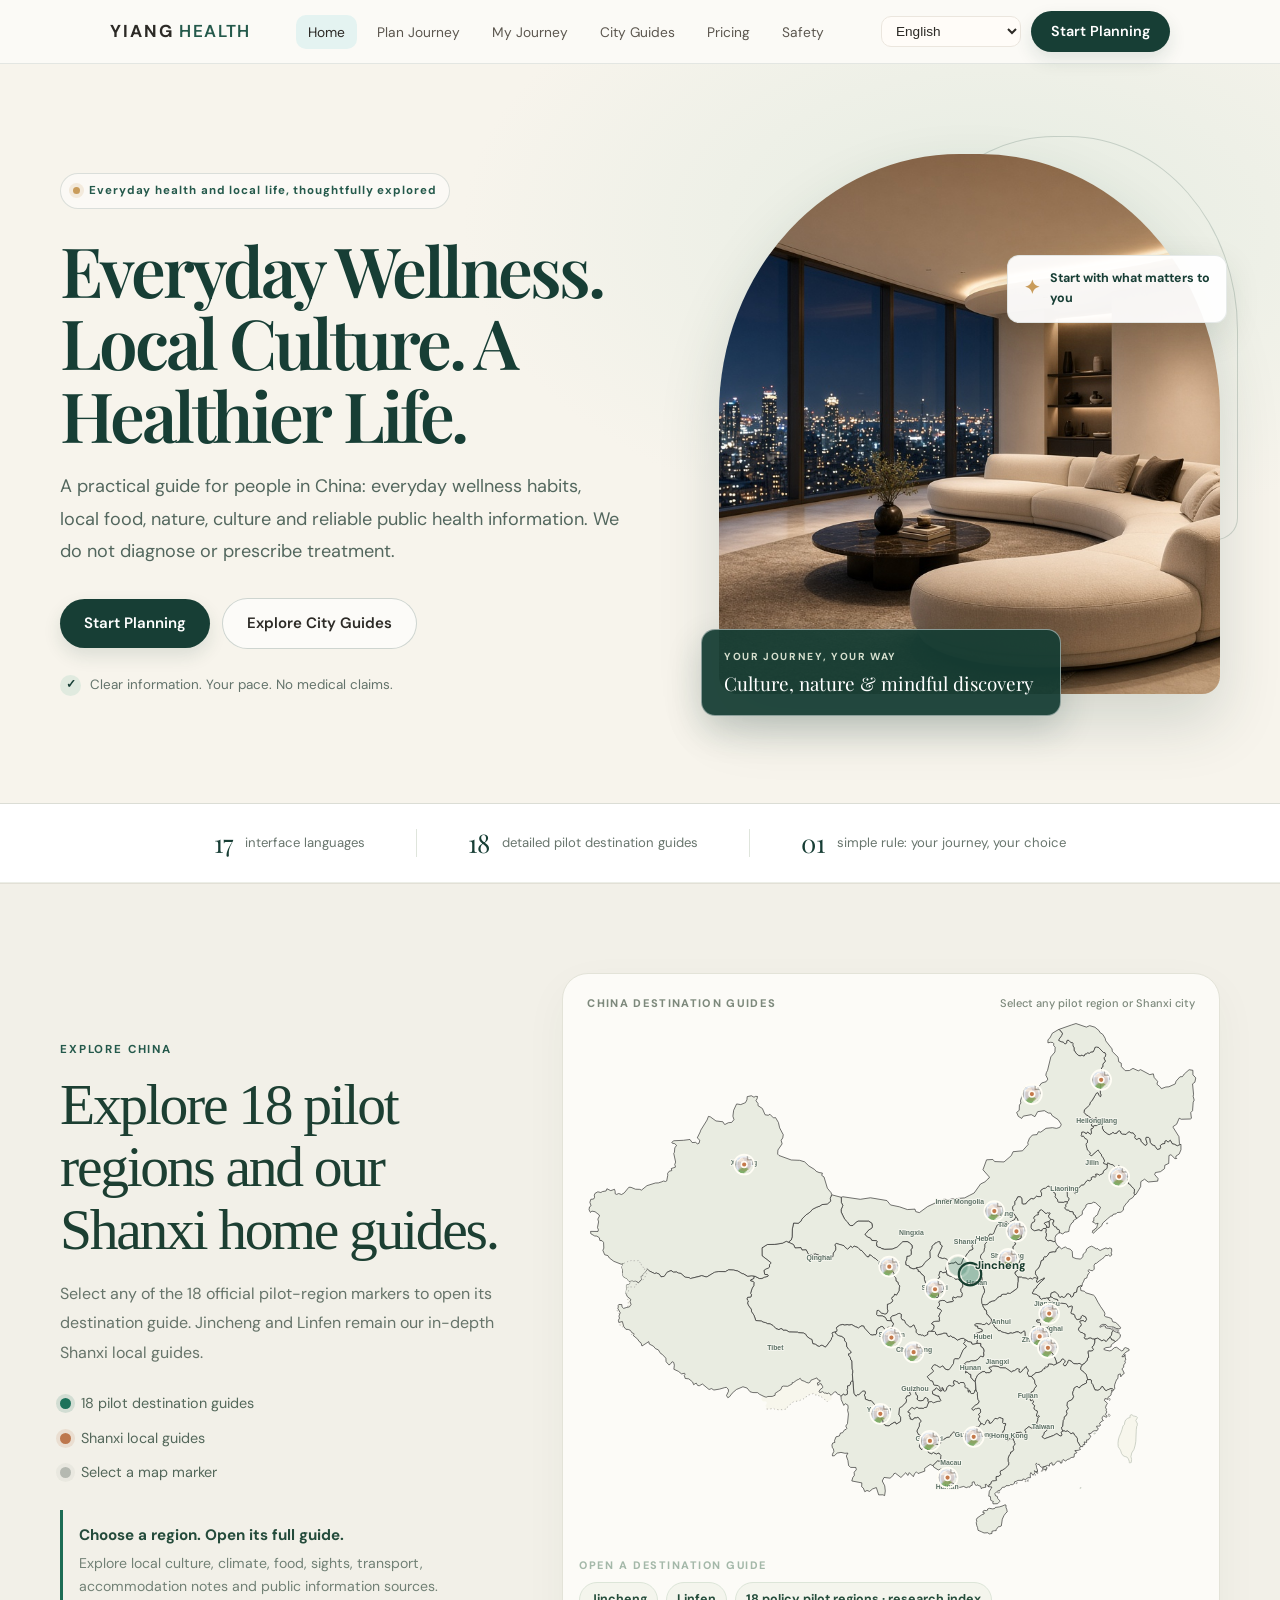
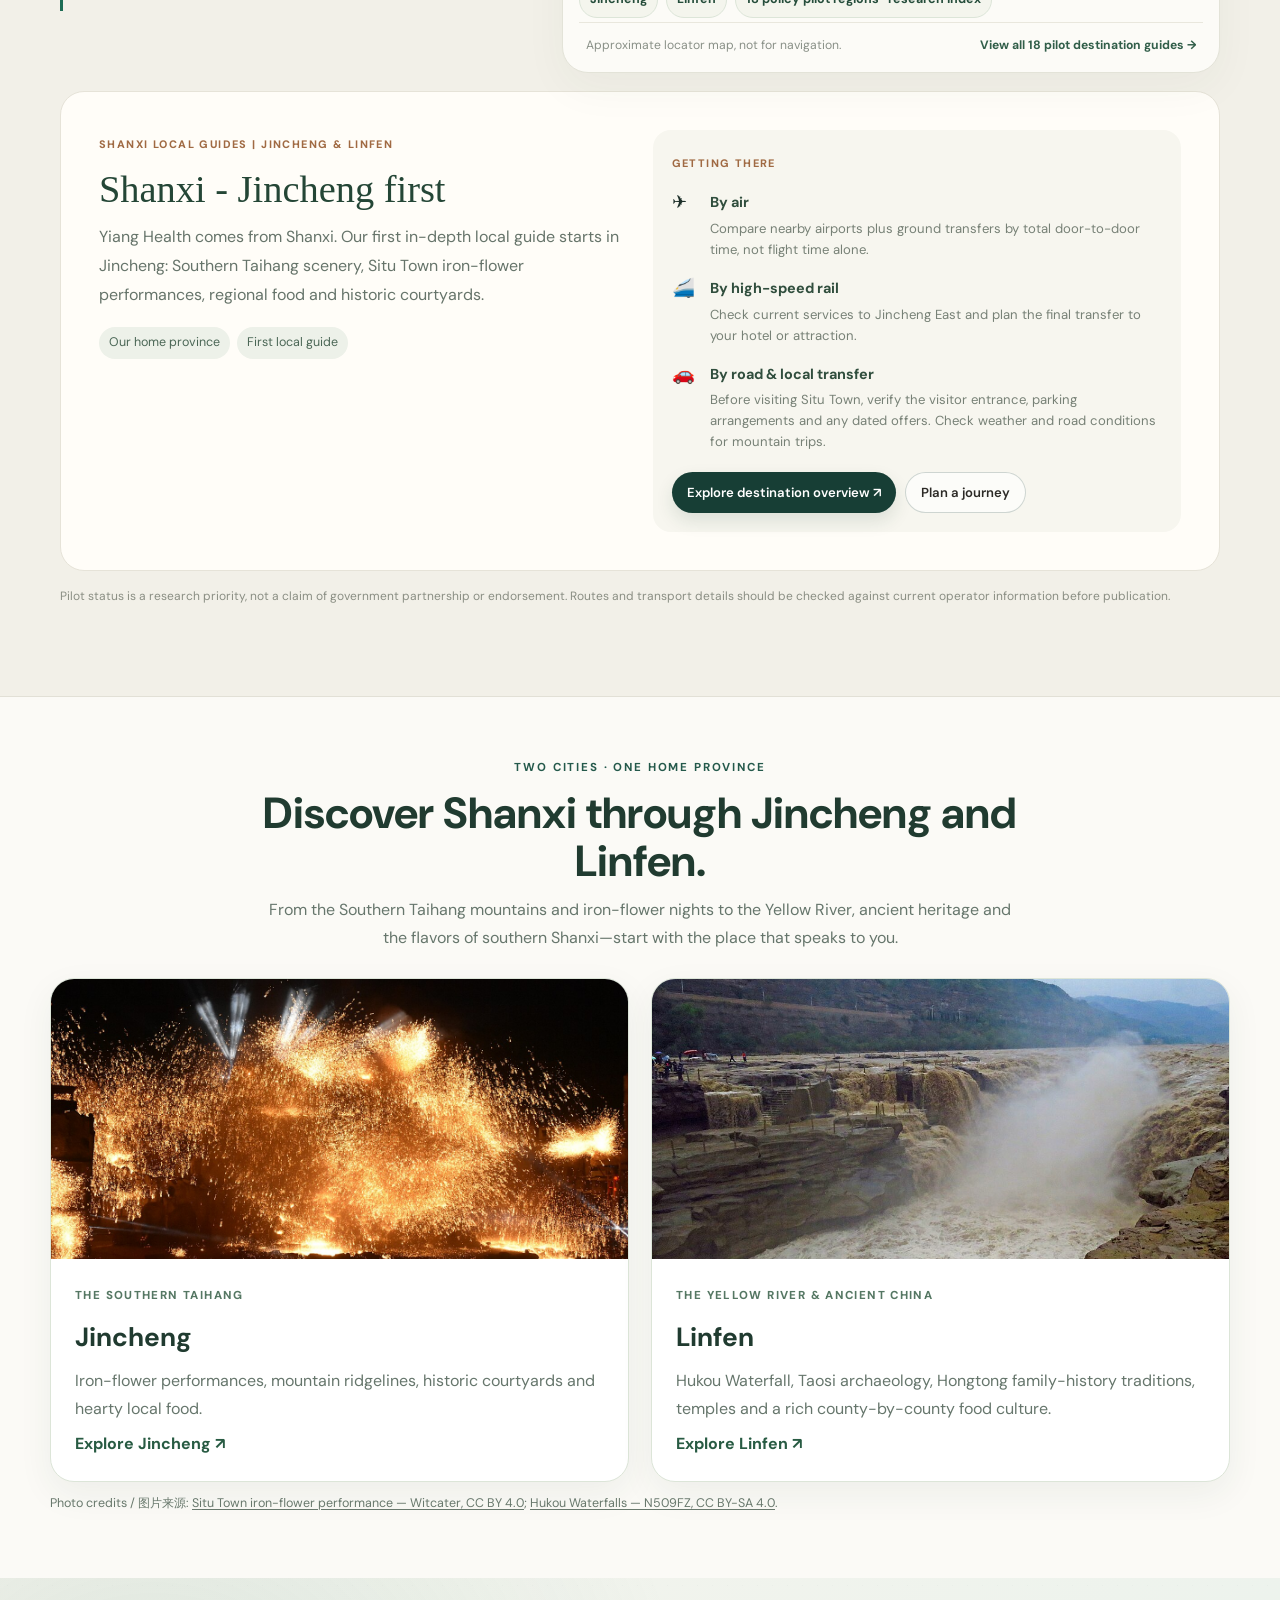
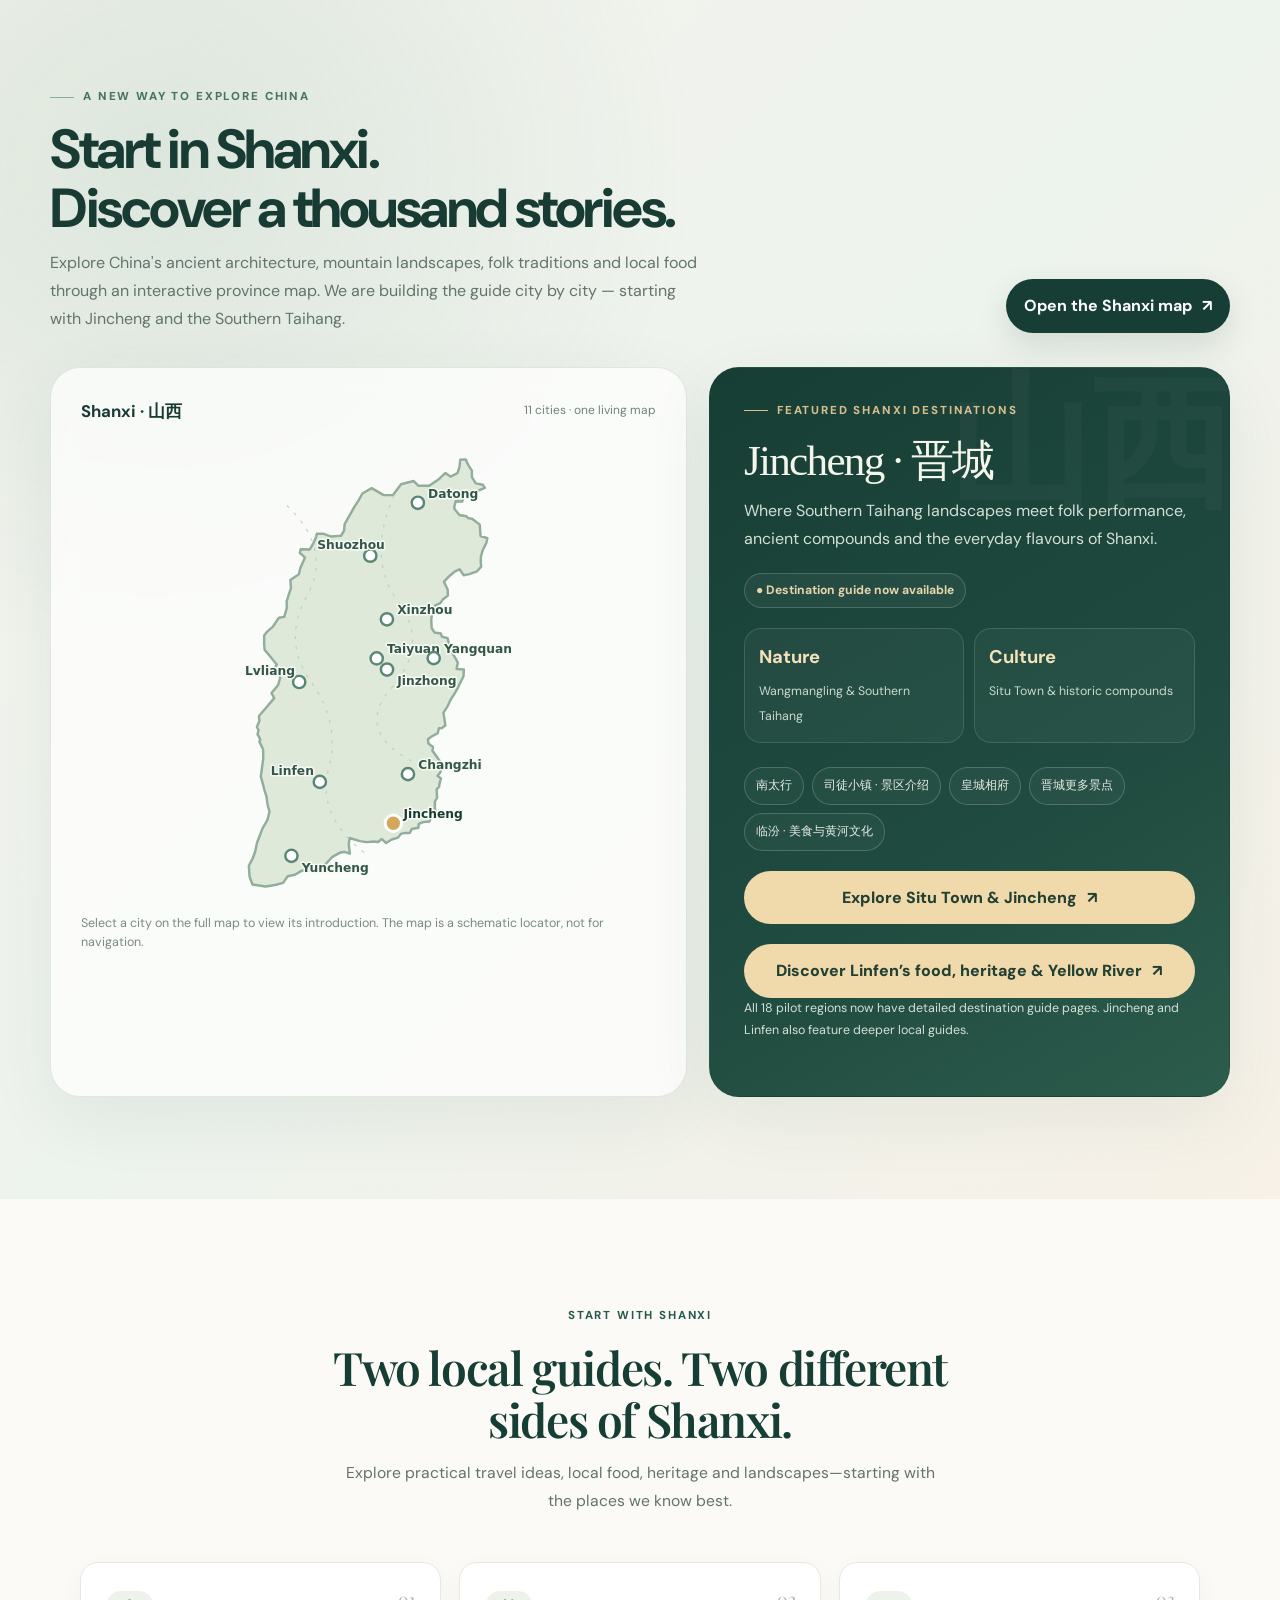
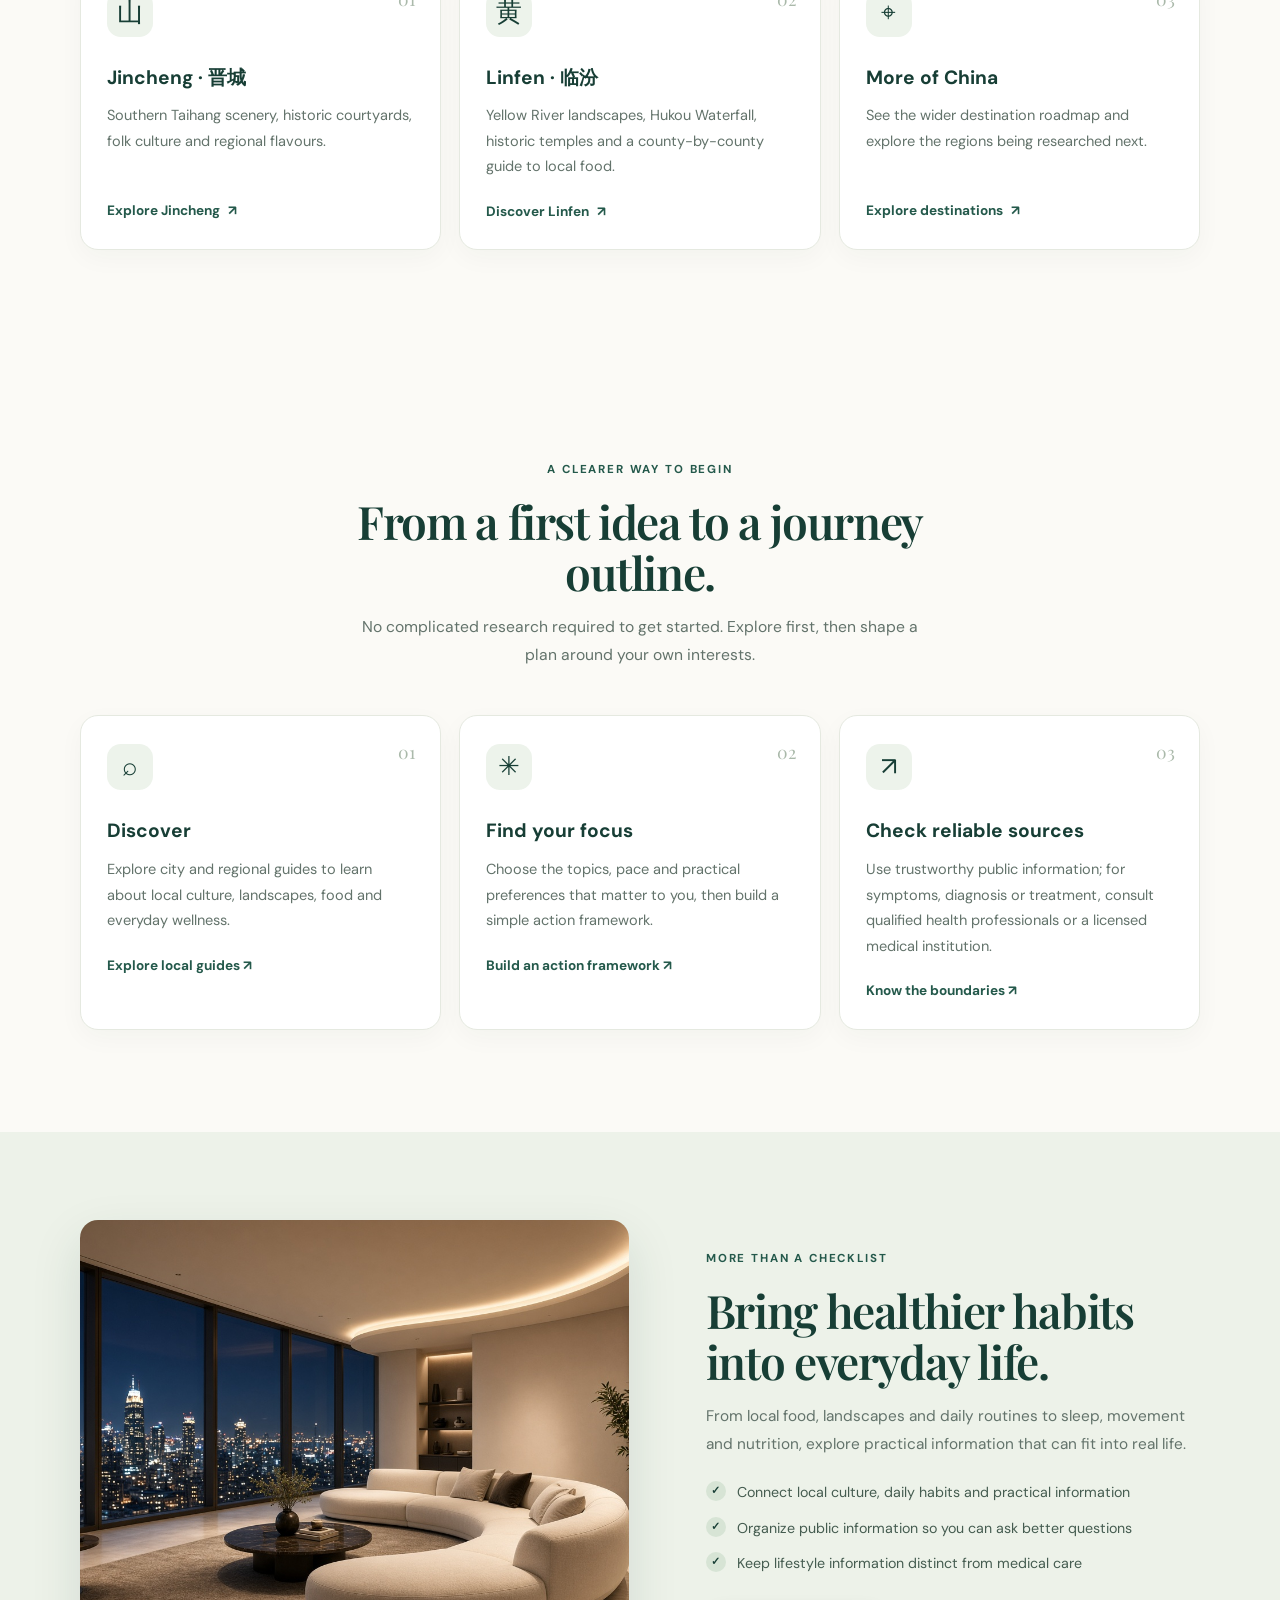
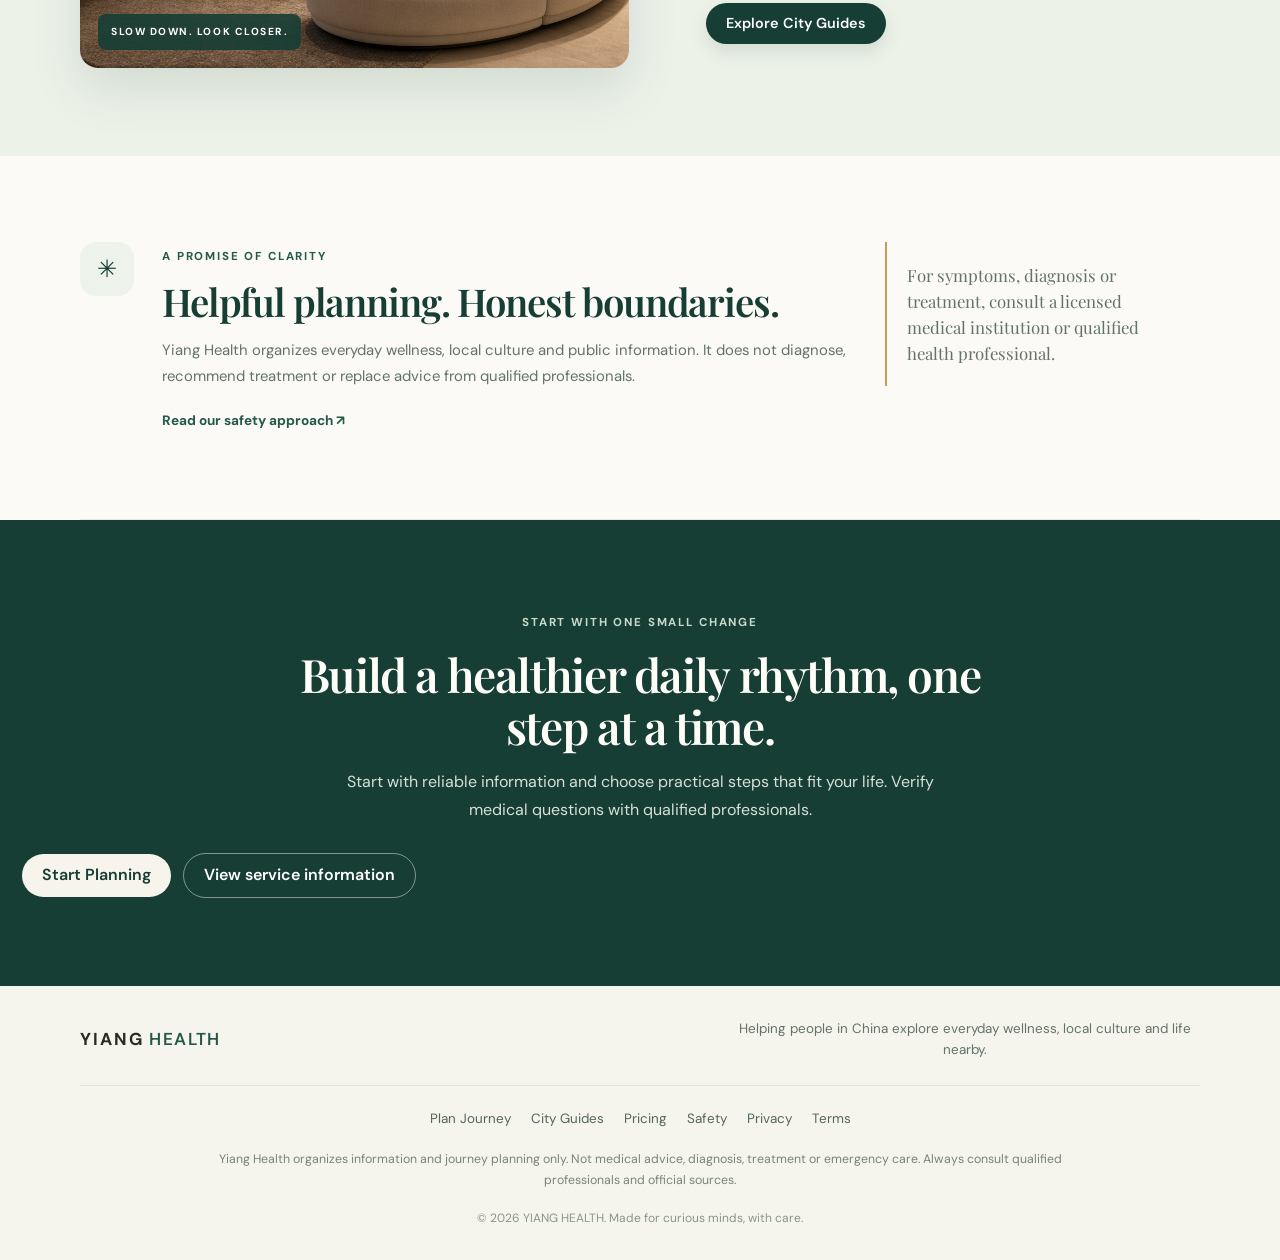
==== commit 3bd49928: "Publish expanded 18-region Yiang Health guides" ====
--- a/index.html
+++ b/index.html
@@ -1,4 +1,4 @@
-﻿<!DOCTYPE html>
+<!DOCTYPE html>
 <html lang="en">
 <head>
   <meta charset="UTF-8">
@@ -6,13 +6,13 @@
   <meta name="description" content="A practical guide to everyday wellness, local culture, food, nature and trustworthy public health information across China. No diagnosis or unsupported efficacy claims.">
   <meta name="theme-color" content="#173e35">
   <meta property="og:type" content="website">
-  <meta property="og:title" content="Yiang Health 鈥?Everyday Wellness & Local Life in China">
+  <meta property="og:title" content="Yiang Health — Everyday Wellness & Local Life in China">
   <meta property="og:description" content="Explore healthy daily habits, local food, nature, culture and reliable public health information. Planning and information only, not diagnosis or treatment.">
   <meta property="og:site_name" content="Yiang Health">
   <meta name="twitter:card" content="summary_large_image">
-  <meta name="twitter:title" content="Yiang Health 鈥?Everyday Wellness & Local Life">
+  <meta name="twitter:title" content="Yiang Health — Everyday Wellness & Local Life">
   <meta name="twitter:description" content="A practical guide to wellness, local culture, food, nature and reliable public health information in China.">
-  <title>Yiang Health 鈥?Everyday Wellness & Local Life in China</title>
+  <title>Yiang Health — Everyday Wellness & Local Life in China</title>
   <link rel="canonical" href="https://yiang1905.github.io/Yiang-Health/">
   <link rel="manifest" href="manifest.json">
   <link rel="icon" type="image/svg+xml" href="assets/icon.svg">
@@ -25,7 +25,7 @@
   <style>
     .shanxi-city-pair{width:min(1180px,calc(100% - 40px));margin:56px auto 64px}.scp-heading{max-width:760px;margin:0 auto 26px;text-align:center}.scp-heading h2{font-size:clamp(1.8rem,3.4vw,2.8rem);line-height:1.12;color:#203b30;margin:10px 0}.scp-heading p{line-height:1.75;color:#66766c}.scp-grid{display:grid;grid-template-columns:repeat(2,minmax(0,1fr));gap:22px}.scp-card{display:flex;flex-direction:column;overflow:hidden;border:1px solid #dce5d8;border-radius:24px;background:#fff;color:inherit;text-decoration:none;box-shadow:0 12px 35px #203b3010;transition:transform .2s,box-shadow .2s}.scp-card:hover{transform:translateY(-3px);box-shadow:0 18px 42px #203b3020}.scp-card img{width:100%;height:280px;object-fit:cover;display:block;background:#e5e8df}.scp-card div{padding:22px 24px 24px}.scp-card span{font-size:.72rem;letter-spacing:.12em;font-weight:800;color:#557763}.scp-card h3{font-size:1.65rem;margin:9px 0;color:#203b30}.scp-card p{min-height:3.3em;line-height:1.75;color:#66766c}.scp-card strong{display:inline-block;margin-top:8px;color:#285b43}@media(max-width:700px){.shanxi-city-pair{width:calc(100% - 24px);margin:36px auto 44px}.scp-grid{grid-template-columns:1fr}.scp-card img{height:220px}.scp-card p{min-height:0}}
   </style>
-<style>.china-city-links{display:flex;flex-wrap:wrap;gap:8px;padding:14px 0 4px}.city-links-label{width:100%;font-size:.68rem;letter-spacing:.14em;font-weight:800;color:#a4b8a9}.china-city-links a{display:inline-flex;align-items:center;padding:7px 10px;border-radius:999px;background:#f4f5ed;border:1px solid #dce5d8;color:#254d3b;font-size:.78rem;font-weight:700;text-decoration:none}.china-city-links a:hover,.china-city-links a:focus-visible{background:#dfeadd;border-color:#8eae95}.china-panel-expanded{margin:18px 0 8px;padding:22px;border:1px solid #dce5d8;border-radius:22px;background:#fff}.china-guide-grid{display:grid;grid-template-columns:repeat(2,minmax(0,1fr));gap:16px 24px}.china-guide-block h4{margin:0 0 7px;color:#285b43;font-size:.92rem}.china-guide-block p,.china-guide-block li{color:#586b60;line-height:1.7;font-size:.9rem}.china-guide-block ul{margin:0;padding-left:20px}.china-institution-list li{margin:0 0 9px}.china-institution-list span{display:block;font-size:.82rem}.china-guide-footer{display:flex;align-items:center;justify-content:space-between;gap:14px;margin-top:18px;padding-top:16px;border-top:1px solid #e4eae2;color:#66766c;font-size:.86rem}@media(max-width:640px){.china-guide-grid{grid-template-columns:1fr}.china-panel-expanded{padding:16px}.china-guide-footer{align-items:flex-start;flex-direction:column}}.china-city-links a[href="linfen.html"],.china-city-links a[href="jincheng.html"]{background:#e3eddb;border-color:#a6c19c}@media(max-width:600px){.china-city-links a{font-size:.74rem;padding:7px 9px}}</style>
+<style>.china-city-links{display:flex;flex-wrap:wrap;gap:8px;padding:14px 0 4px}.city-links-label{width:100%;font-size:.68rem;letter-spacing:.14em;font-weight:800;color:#a4b8a9}.china-city-links a{display:inline-flex;align-items:center;padding:7px 10px;border-radius:999px;background:#f4f5ed;border:1px solid #dce5d8;color:#254d3b;font-size:.78rem;font-weight:700;text-decoration:none}.china-city-links a:hover,.china-city-links a:focus-visible{background:#dfeadd;border-color:#8eae95}.china-city-links a[href="linfen.html"],.china-city-links a[href="jincheng.html"]{background:#e3eddb;border-color:#a6c19c}@media(max-width:600px){.china-city-links a{font-size:.74rem;padding:7px 9px}}</style>
 </head>
 <body class="home-redesign">
   <header class="site-header">
@@ -60,7 +60,7 @@
             <a href="planner.html" class="btn btn-primary btn-lg" data-i18n="btn_start">Start Planning</a>
             <a href="destinations.html" class="btn btn-secondary btn-lg" data-i18n="btn_explore">Explore City Guides</a>
           </div>
-          <div class="home-hero-note"><span class="note-mark">鉁?/span><span data-i18n="home_hero_note">Clear information. Your pace. No medical claims.</span></div>
+          <div class="home-hero-note"><span class="note-mark">✓</span><span data-i18n="home_hero_note">Clear information. Your pace. No medical claims.</span></div>
         </div>
         <div class="home-hero-visual">
           <img src="image/hero-wellness.webp" alt="A calm, nature-inspired wellness scene in China" fetchpriority="high">
@@ -68,7 +68,7 @@
             <span class="caption-kicker" data-i18n="home_visual_kicker">YOUR JOURNEY, YOUR WAY</span>
             <span class="caption-title" data-i18n="home_visual_title">Culture, nature & mindful discovery</span>
           </div>
-          <div class="floating-note"><span class="floating-note-icon">鉁?/span><span data-i18n="home_float_note">Start with what matters to you</span></div>
+          <div class="floating-note"><span class="floating-note-icon">✦</span><span data-i18n="home_float_note">Start with what matters to you</span></div>
         </div>
       </div>
       <div class="hero-bottom-line" aria-hidden="true"></div>
@@ -77,7 +77,7 @@
     <section class="home-proof-strip" aria-label="Yiang Health approach">
       <div class="proof-item"><span class="proof-number">17</span><span data-i18n="home_proof_languages">interface languages</span></div>
       <div class="proof-divider"></div>
-      <div class="proof-item"><span class="proof-number">18</span><span data-i18n="home_proof_regions">detailed Shanxi city guides</span></div>
+      <div class="proof-item"><span class="proof-number">18</span><span data-i18n="home_proof_regions">detailed pilot destination guides</span></div>
       <div class="proof-divider"></div>
       <div class="proof-item"><span class="proof-number">01</span><span data-i18n="home_proof_rule">simple rule: your journey, your choice</span></div>
     </section>
@@ -87,35 +87,35 @@
         <div class="china-map-intro">
           <span class="section-kicker">OUR LOCAL GUIDES</span>
           <h2 id="china-map-title">Start in Shanxi.<br>Explore Jincheng and Linfen.</h2>
-          <p>Yiang Health currently focuses its detailed local guides on Jincheng and Linfen in Shanxi. Other regions remain a research directory, not a claim of complete coverage or local service.</p>
-          <div class="china-map-legend"><span><i class="legend-dot home"></i> Detailed local guides</span><span><i class="legend-dot pilot"></i> Shanxi 路 local focus</span><span><i class="legend-dot planned"></i> Other regions 路 research only</span></div>
-          <div class="china-map-promise"><strong>Start with the journey, not just the attraction.</strong><span>Practical route notes, local culture, food and places to explore鈥攃learly separated from medical care.</span></div>
+          <p>Yiang Health now provides detailed travel and culture guide pages for all 18 pilot regions. Jincheng and Linfen also have deeper Shanxi local guides. No government partnership or local service availability is implied.</p>
+          <div class="china-map-legend"><span><i class="legend-dot home"></i> Detailed local guides</span><span><i class="legend-dot pilot"></i> Shanxi · local focus</span><span><i class="legend-dot planned"></i> Other regions · research only</span></div>
+          <div class="china-map-promise"><strong>Start with the journey, not just the attraction.</strong><span>Practical route notes, local culture, food and places to explore—clearly separated from medical care.</span></div>
         </div>
         <div class="china-map-stage">
-          <div class="china-map-stage-top"><span>SHANXI LOCAL GUIDES</span><span>Select Jincheng or Linfen</span></div>
+          <div class="china-map-stage-top"><span>SHANXI LOCAL GUIDES</span><span>Select any pilot region</span></div>
           <svg id="china-national-map" class="china-national-map" viewBox="0 0 1000 850" role="img" aria-label="Map of China showing provincial borders and destination markers">
             <image href="image/china-blank-province-map.svg" x="0" y="0" width="1000" height="850" preserveAspectRatio="xMidYMid meet"/>
             <g id="china-map-markers"></g>
           </svg>
-          <div class="china-city-links" aria-label="Open a local city guide"><span class="city-links-label">OPEN A SHANXI CITY GUIDE</span><a href="jincheng-zh.html">Jincheng 路 鏅嬪煄</a><a href="linfen-zh.html">Linfen 路 涓存本</a><a href="destinations.html">18 policy pilot regions 路 research index</a></div>
-          <div class="china-map-caption"><span>Approximate locator map, not for navigation.</span><a href="destinations.html">View policy pilot research list 鈫?/a></div>
+          <div class="china-city-links" aria-label="Open a local city guide"><span class="city-links-label">OPEN A SHANXI CITY GUIDE</span><a href="jincheng-zh.html">Jincheng · 晋城</a><a href="linfen-zh.html">Linfen · 临汾</a><a href="destinations.html">18 policy pilot regions · research index</a></div>
+          <div class="china-map-caption"><span>Approximate locator map, not for navigation.</span><a href="destinations.html">View policy pilot research list ↗</a></div>
         </div>
       </div>
       <div class="china-destination-panel" aria-live="polite">
         <div class="china-destination-main"><span class="china-panel-kicker" id="china-panel-kicker">SHANXI LOCAL GUIDES</span><h3 id="china-panel-title">Jincheng and Linfen</h3><p id="china-panel-description">Explore our current detailed guides for Jincheng and Linfen, with local culture, food, places to visit and practical travel notes.</p><div class="china-panel-tags" id="china-panel-tags"><span>Jincheng</span><span>Linfen</span><span>Local guides</span></div></div>
-        <div class="china-route-card"><span class="china-panel-kicker">GETTING THERE</span><div class="china-route-row"><span class="route-icon">鉁?/span><div><strong>By air</strong><p id="china-route-air">Compare regional airports by total door-to-door time, not flight time alone.</p></div></div><div class="china-route-row"><span class="route-icon">馃殑</span><div><strong>By high-speed rail</strong><p id="china-route-rail">Check the destination station and the final transfer to your hotel or attraction.</p></div></div><div class="china-route-row"><span class="route-icon">馃殫</span><div><strong>By road & local transfer</strong><p id="china-route-road">Plan the final leg, parking and local transport before setting off.</p></div></div><div class="china-route-actions"><a href="jincheng.html" id="china-panel-link" class="btn btn-primary">Explore Shanxi & Jincheng 鈫?/a><a href="planner.html" class="btn btn-secondary">Plan a journey</a></div></div>
+        <div class="china-route-card"><span class="china-panel-kicker">GETTING THERE</span><div class="china-route-row"><span class="route-icon">✈</span><div><strong>By air</strong><p id="china-route-air">Compare regional airports by total door-to-door time, not flight time alone.</p></div></div><div class="china-route-row"><span class="route-icon">🚄</span><div><strong>By high-speed rail</strong><p id="china-route-rail">Check the destination station and the final transfer to your hotel or attraction.</p></div></div><div class="china-route-row"><span class="route-icon">🚗</span><div><strong>By road & local transfer</strong><p id="china-route-road">Plan the final leg, parking and local transport before setting off.</p></div></div><div class="china-route-actions"><a href="jincheng.html" id="china-panel-link" class="btn btn-primary">Explore Shanxi & Jincheng ↗</a><a href="planner.html" class="btn btn-secondary">Plan a journey</a></div></div>
       </div>
       <div id="china-panel-expanded" class="china-panel-expanded" aria-live="polite" hidden></div>
       <p class="china-map-footnote">Pilot status is a research priority, not a claim of government partnership or endorsement. Routes and transport details should be checked against current operator information before publication.</p>
     </section>
 
     <section class="shanxi-city-pair" aria-labelledby="shanxi-city-pair-title">
-      <div class="scp-heading"><span class="section-kicker">TWO CITIES 路 ONE HOME PROVINCE</span><h2 id="shanxi-city-pair-title">Discover Shanxi through Jincheng and Linfen.</h2><p>From the Southern Taihang mountains and iron-flower nights to the Yellow River, ancient heritage and the flavors of southern Shanxi鈥攕tart with the place that speaks to you.</p></div>
+      <div class="scp-heading"><span class="section-kicker">TWO CITIES · ONE HOME PROVINCE</span><h2 id="shanxi-city-pair-title">Discover Shanxi through Jincheng and Linfen.</h2><p>From the Southern Taihang mountains and iron-flower nights to the Yellow River, ancient heritage and the flavors of southern Shanxi—start with the place that speaks to you.</p></div>
       <div class="scp-grid">
-        <a class="scp-card" href="jincheng.html"><img src="image/cities/jincheng-iron-flower.jpg" alt="Golden iron-flower sparks above Situ Town in Jincheng" loading="lazy"><div><span>THE SOUTHERN TAIHANG</span><h3>Jincheng 路 鏅嬪煄</h3><p>Iron-flower performances, mountain ridgelines, historic courtyards and hearty local food.</p><strong>Explore Jincheng 鈫?/strong></div></a>
-        <a class="scp-card" href="linfen.html"><img src="image/cities/linfen-hukou-waterfall.jpg" alt="The Yellow River surges through Hukou Waterfall near Linfen" loading="lazy"><div><span>THE YELLOW RIVER & ANCIENT CHINA</span><h3>Linfen 路 涓存本</h3><p>Hukou Waterfall, Taosi archaeology, Hongtong family-history traditions, temples and a rich county-by-county food culture.</p><strong>Explore Linfen 鈫?/strong></div></a>
-      </div>
-      <p class="photo-credit">Photo credits / 鍥剧墖鏉ユ簮: <a href="https://commons.wikimedia.org/wiki/File:%E5%B1%B1%E8%A5%BF%E5%8F%B8%E5%BE%92%E5%B0%8F%E9%95%87%E6%89%93%E9%93%81%E8%8A%B1_Datiehua_Iron_Fireworks_in_Shanxi_Situ_Town.jpg" target="_blank" rel="noopener">Situ Town iron-flower performance 鈥?Witcater, CC BY 4.0</a>; <a href="https://commons.wikimedia.org/wiki/File:Hukou_Waterfalls_(20170930163540).jpg" target="_blank" rel="noopener">Hukou Waterfalls 鈥?N509FZ, CC BY-SA 4.0</a>.</p>
+        <a class="scp-card" href="jincheng.html"><img src="image/cities/jincheng-iron-flower.jpg" alt="Golden iron-flower sparks above Situ Town in Jincheng" loading="lazy"><div><span>THE SOUTHERN TAIHANG</span><h3>Jincheng · 晋城</h3><p>Iron-flower performances, mountain ridgelines, historic courtyards and hearty local food.</p><strong>Explore Jincheng ↗</strong></div></a>
+        <a class="scp-card" href="linfen.html"><img src="image/cities/linfen-hukou-waterfall.jpg" alt="The Yellow River surges through Hukou Waterfall near Linfen" loading="lazy"><div><span>THE YELLOW RIVER & ANCIENT CHINA</span><h3>Linfen · 临汾</h3><p>Hukou Waterfall, Taosi archaeology, Hongtong family-history traditions, temples and a rich county-by-county food culture.</p><strong>Explore Linfen ↗</strong></div></a>
+      </div>
+      <p class="photo-credit">Photo credits / 图片来源: <a href="https://commons.wikimedia.org/wiki/File:%E5%B1%B1%E8%A5%BF%E5%8F%B8%E5%BE%92%E5%B0%8F%E9%95%87%E6%89%93%E9%93%81%E8%8A%B1_Datiehua_Iron_Fireworks_in_Shanxi_Situ_Town.jpg" target="_blank" rel="noopener">Situ Town iron-flower performance — Witcater, CC BY 4.0</a>; <a href="https://commons.wikimedia.org/wiki/File:Hukou_Waterfalls_(20170930163540).jpg" target="_blank" rel="noopener">Hukou Waterfalls — N509FZ, CC BY-SA 4.0</a>.</p>
     </section>
 
     <section class="shanxi-feature" aria-labelledby="shanxi-feature-title">
@@ -124,13 +124,13 @@
           <div>
             <span class="shanxi-feature-kicker">A NEW WAY TO EXPLORE CHINA</span>
             <h2 id="shanxi-feature-title">Start in Shanxi.<br>Discover a thousand stories.</h2>
-            <p class="shanxi-feature-intro">Explore China's ancient architecture, mountain landscapes, folk traditions and local food through an interactive province map. We are building the guide city by city 鈥?starting with Jincheng and the Southern Taihang.</p>
-          </div>
-          <a class="shx-open-map" href="shanxi.html">Open the Shanxi map <span aria-hidden="true">鈫?/span></a>
+            <p class="shanxi-feature-intro">Explore China's ancient architecture, mountain landscapes, folk traditions and local food through an interactive province map. We are building the guide city by city — starting with Jincheng and the Southern Taihang.</p>
+          </div>
+          <a class="shx-open-map" href="shanxi.html">Open the Shanxi map <span aria-hidden="true">↗</span></a>
         </div>
         <div class="shanxi-feature-grid">
           <div class="shx-map-panel">
-            <div class="shx-map-heading"><strong>Shanxi 路 灞辫タ</strong><span>11 cities 路 one living map</span></div>
+            <div class="shx-map-heading"><strong>Shanxi · 山西</strong><span>11 cities · one living map</span></div>
             <svg class="shx-map" viewBox="0 0 390 470" role="img" aria-label="Interactive map preview of Shanxi province">
               <path class="shx-province-shape" d="M96.6 366.3 L98.1 371.7 L96.1 379.8 L91.2 388.3 L85.9 402.2 L84.1 410.8 L81.7 417.4 L77.9 424.7 L78.6 435.3 L81.4 443.1 L94.2 445 L103.6 443.6 L111.5 441.5 L115.9 435 L123 433.5 L129 430 L133.2 428.9 L140.8 429.2 L147.9 426.8 L151.4 424.7 L156.2 419.8 L159.4 416.3 L163.2 414.1 L167.3 411.8 L171.4 411.2 L176.8 412.8 L175.7 403.6 L176.6 397.5 L186.5 400.6 L193.3 401.6 L199.9 400.9 L204.5 401.5 L207.8 398.6 L210.3 400.6 L212.3 402.5 L217.8 399 L224 397.2 L226.7 393.5 L231.1 392.5 L235.5 392.6 L237.4 388.7 L243.9 387.5 L244.3 383.8 L248.6 382 L254.8 381.3 L257.5 374.3 L261.2 373.5 L260 368.4 L260.1 362 L261.1 359.9 L262.2 358.3 L261.8 350 L264.2 347.4 L264.5 344.5 L266 339.3 L262.6 336.6 L265.2 333.7 L266.1 330.4 L266.8 325.1 L261.4 317.3 L257.7 312.1 L258.2 308.4 L253.7 305 L253.2 300.8 L256.4 298.4 L262.9 294.8 L264 290 L267 289.8 L270.3 287.3 L269.1 279 L268.4 275 L272.4 268.7 L275.3 262.4 L279.3 256.3 L282.8 250 L288.1 239.1 L288.4 232.5 L281.3 232.1 L282.5 225.9 L279.9 220.9 L274.6 212.6 L273.6 206.7 L272.5 201.9 L266.9 200.4 L265.9 197.3 L259.8 196.4 L256.9 191.9 L256.5 183.4 L257.5 177.5 L260.1 169.9 L265.4 167.5 L267.7 164.1 L272.8 160.2 L272.6 154.4 L268.9 146.5 L275.2 140.2 L279.4 136.8 L284.2 134.4 L288.3 140.2 L293.7 139.2 L301.4 136.4 L305.4 131.8 L305 128 L305.1 121.9 L306.9 115.8 L310.4 108.7 L311.5 104 L304.8 101.8 L304 90.7 L296.8 85.1 L292.4 84.2 L290.9 82.5 L284 81.2 L279.3 75.4 L279 73.4 L280.4 67.8 L286.9 68.1 L288.1 62.6 L294.2 62 L299.6 58.7 L309 54.8 L306.9 51.6 L300.1 50.3 L296.3 44.2 L296.3 37.8 L292.8 32.5 L290.2 26.8 L284.9 27.2 L284 34.8 L282.1 40.3 L275.5 43.7 L270.4 40.1 L263.5 46.6 L254.5 52.7 L243.8 52.6 L239.3 48 L226.9 51.1 L219.1 61.6 L210 61.8 L198.1 55 L189.1 60.2 L185.5 66.7 L181.1 73.6 L175.7 83.2 L171.7 90.3 L171.1 96.8 L168.1 101.6 L158.5 102.4 L151.3 99.7 L144.4 99.6 L143.8 102.2 L142.8 105.4 L140.4 110.1 L137.6 115 L128.7 114.8 L127.8 118.6 L130 120.2 L132.8 123.1 L128.2 133.3 L126.9 139.3 L118.5 145 L119.2 152.7 L117.1 158.9 L114.9 165.9 L115.1 172.2 L112.6 181 L107.4 181.8 L101.5 190.5 L96.1 195.2 L92.9 199.3 L92.9 207.7 L93.4 213.5 L98.2 219 L105.2 227.6 L103.4 231.1 L108.4 234.9 L108.4 241.5 L106.4 248 L100.1 255.6 L102.7 260.6 L94.6 270.3 L88.4 277.4 L87.7 278.8 L88.3 282.6 L85.8 288.8 L87.4 292.1 L86.4 296.2 L88.2 299.1 L89.1 301.6 L88.2 303.2 L91.9 310.8 L92 319.5 L91 327.2 L89.6 337.2 L92 346 L93.3 351.1 L95.2 356.9 L95.9 362.8 L96.6 366.3 Z"/>
               <path class="shx-map-ridge" d="M115 72 Q160 115 135 160 T139 245 T156 330 T191 412 M220 62 Q193 124 224 166 T218 250 T237 322"/>
@@ -150,17 +150,17 @@
           </div>
           <div class="shx-story-panel">
             <span class="shx-kicker">FEATURED SHANXI DESTINATIONS</span>
-            <h3>Jincheng 路 鏅嬪煄</h3>
+            <h3>Jincheng · 晋城</h3>
             <p>Where Southern Taihang landscapes meet folk performance, ancient compounds and the everyday flavours of Shanxi.</p>
-            <span class="shx-city-status">鈼?Destination guide now available</span>
+            <span class="shx-city-status">● Destination guide now available</span>
             <div class="shx-highlights">
               <div class="shx-highlight"><strong>Nature</strong><span>Wangmangling & Southern Taihang</span></div>
               <div class="shx-highlight"><strong>Culture</strong><span>Situ Town & historic compounds</span></div>
             </div>
-            <div class="shx-city-list"><a class="shx-city-chip" href="jincheng.html#wangmangling">鍗楀お琛?/a><a class="shx-city-chip" href="jincheng.html#situ">鍙稿緬灏忛晣 路 鏅尯浠嬬粛</a><a class="shx-city-chip" href="jincheng.html#huangcheng">鐨囧煄鐩稿簻</a><a class="shx-city-chip" href="jincheng.html#local-highlights">鏅嬪煄鏇村鏅偣</a><a class="shx-city-chip" href="linfen.html">涓存本 路 缇庨涓庨粍娌虫枃鍖?/a></div>
-            <a class="shx-panel-cta" href="jincheng.html#situ">Explore Situ Town &amp; Jincheng <span aria-hidden="true">鈫?/span></a>
-            <a class="shx-panel-cta" href="linfen.html">Discover Linfen鈥檚 food, heritage &amp; Yellow River <span aria-hidden="true">鈫?/span></a>
-            <p class="shx-soon">Jincheng and Linfen now have detailed guides. More city profiles will be added step by step.</p>
+            <div class="shx-city-list"><a class="shx-city-chip" href="jincheng.html#wangmangling">南太行</a><a class="shx-city-chip" href="jincheng.html#situ">司徒小镇 · 景区介绍</a><a class="shx-city-chip" href="jincheng.html#huangcheng">皇城相府</a><a class="shx-city-chip" href="jincheng.html#local-highlights">晋城更多景点</a><a class="shx-city-chip" href="linfen.html">临汾 · 美食与黄河文化</a></div>
+            <a class="shx-panel-cta" href="jincheng.html#situ">Explore Situ Town &amp; Jincheng <span aria-hidden="true">↗</span></a>
+            <a class="shx-panel-cta" href="linfen.html">Discover Linfen’s food, heritage &amp; Yellow River <span aria-hidden="true">↗</span></a>
+            <p class="shx-soon">All 18 pilot regions now have detailed destination guide pages. Jincheng and Linfen also feature deeper local guides.</p>
           </div>
         </div>
       </div>
@@ -170,29 +170,29 @@
       <div class="section-heading">
         <span class="section-kicker">START WITH SHANXI</span>
         <h2>Two local guides. Two different sides of Shanxi.</h2>
-        <p>Explore practical travel ideas, local food, heritage and landscapes鈥攕tarting with the places we know best.</p>
+        <p>Explore practical travel ideas, local food, heritage and landscapes—starting with the places we know best.</p>
       </div>
       <div class="home-steps">
         <article class="home-step">
           <span class="step-index">01</span>
-          <div class="step-icon" aria-hidden="true">灞?/div>
-          <h3>Jincheng 路 鏅嬪煄</h3>
+          <div class="step-icon" aria-hidden="true">山</div>
+          <h3>Jincheng · 晋城</h3>
           <p>Southern Taihang scenery, historic courtyards, folk culture and regional flavours.</p>
-          <a href="jincheng.html" class="text-link">Explore Jincheng <span aria-hidden="true">鈫?/span></a>
+          <a href="jincheng.html" class="text-link">Explore Jincheng <span aria-hidden="true">↗</span></a>
         </article>
         <article class="home-step">
           <span class="step-index">02</span>
-          <div class="step-icon" aria-hidden="true">榛?/div>
-          <h3>Linfen 路 涓存本</h3>
+          <div class="step-icon" aria-hidden="true">黄</div>
+          <h3>Linfen · 临汾</h3>
           <p>Yellow River landscapes, Hukou Waterfall, historic temples and a county-by-county guide to local food.</p>
-          <a href="linfen.html" class="text-link">Discover Linfen <span aria-hidden="true">鈫?/span></a>
+          <a href="linfen.html" class="text-link">Discover Linfen <span aria-hidden="true">↗</span></a>
         </article>
         <article class="home-step">
           <span class="step-index">03</span>
-          <div class="step-icon" aria-hidden="true">鈱?/div>
+          <div class="step-icon" aria-hidden="true">⌖</div>
           <h3>More of China</h3>
           <p>See the wider destination roadmap and explore the regions being researched next.</p>
-          <a href="destinations.html" class="text-link">Explore destinations <span aria-hidden="true">鈫?/span></a>
+          <a href="destinations.html" class="text-link">Explore destinations <span aria-hidden="true">↗</span></a>
         </article>
       </div>
     </section>
@@ -206,24 +206,24 @@
       <div class="home-steps">
         <article class="home-step">
           <span class="step-index">01</span>
-          <div class="step-icon" aria-hidden="true">鈱?/div>
+          <div class="step-icon" aria-hidden="true">⌕</div>
           <h3 data-i18n="home_step1_title">Discover</h3>
           <p data-i18n="home_step1_desc">Browse pilot regions and get a feel for local culture, landscapes and wellness traditions.</p>
-          <a href="destinations.html" class="text-link" data-i18n="home_step1_link">Explore destinations <span aria-hidden="true">鈫?/span></a>
+          <a href="destinations.html" class="text-link" data-i18n="home_step1_link">Explore destinations <span aria-hidden="true">↗</span></a>
         </article>
         <article class="home-step">
           <span class="step-index">02</span>
-          <div class="step-icon" aria-hidden="true">鉁?/div>
+          <div class="step-icon" aria-hidden="true">✳</div>
           <h3 data-i18n="home_step2_title">Personalize</h3>
           <p data-i18n="home_step2_desc">Share your interests, pace and practical preferences to create a simple starting framework.</p>
-          <a href="planner.html" class="text-link" data-i18n="home_step2_link">Build your outline <span aria-hidden="true">鈫?/span></a>
+          <a href="planner.html" class="text-link" data-i18n="home_step2_link">Build your outline <span aria-hidden="true">↗</span></a>
         </article>
         <article class="home-step">
           <span class="step-index">03</span>
-          <div class="step-icon" aria-hidden="true">鈫?/div>
+          <div class="step-icon" aria-hidden="true">↗</div>
           <h3 data-i18n="home_step3_title">Prepare</h3>
           <p data-i18n="home_step3_desc">Use the outline to identify what to confirm with official providers before making arrangements.</p>
-          <a href="safety.html" class="text-link" data-i18n="home_step3_link">Know the boundaries <span aria-hidden="true">鈫?/span></a>
+          <a href="safety.html" class="text-link" data-i18n="home_step3_link">Know the boundaries <span aria-hidden="true">↗</span></a>
         </article>
       </div>
     </section>
@@ -236,23 +236,23 @@
       <div class="feature-copy">
         <span class="section-kicker" data-i18n="home_feature_kicker">MORE THAN A CHECKLIST</span>
         <h2 data-i18n="home_feature_title">The best journeys leave room for discovery.</h2>
-        <p data-i18n="home_feature_desc">From tea and regional food to gardens, mountains and everyday local life, explore the cultural context around China's wellness traditions 鈥?at a pace that feels right for you.</p>
+        <p data-i18n="home_feature_desc">From tea and regional food to gardens, mountains and everyday local life, explore the cultural context around China's wellness traditions — at a pace that feels right for you.</p>
         <ul class="feature-list">
-          <li><span>鉁?/span><span data-i18n="home_feature_bullet1">Culture and local experiences alongside practical planning</span></li>
-          <li><span>鉁?/span><span data-i18n="home_feature_bullet2">Public information pathways to help you ask better questions</span></li>
-          <li><span>鉁?/span><span data-i18n="home_feature_bullet3">A clear distinction between travel information and medical care</span></li>
+          <li><span>✓</span><span data-i18n="home_feature_bullet1">Culture and local experiences alongside practical planning</span></li>
+          <li><span>✓</span><span data-i18n="home_feature_bullet2">Public information pathways to help you ask better questions</span></li>
+          <li><span>✓</span><span data-i18n="home_feature_bullet3">A clear distinction between travel information and medical care</span></li>
         </ul>
         <a href="destinations.html" class="btn btn-primary" data-i18n="btn_explore">Explore Pilot Cities</a>
       </div>
     </section>
 
     <section class="home-safety">
-      <div class="safety-symbol" aria-hidden="true">鉁?/div>
+      <div class="safety-symbol" aria-hidden="true">✳</div>
       <div class="safety-copy">
         <span class="section-kicker" data-i18n="home_safety_kicker">A PROMISE OF CLARITY</span>
         <h2 data-i18n="home_safety_title">Helpful planning. Honest boundaries.</h2>
         <p data-i18n="home_safety_desc">Yiang Health helps organize information and travel ideas. It does not diagnose, recommend treatment, arrange clinical referrals or replace advice from qualified professionals.</p>
-        <a href="safety.html" class="text-link" data-i18n="home_safety_link">Read our safety approach <span aria-hidden="true">鈫?/span></a>
+        <a href="safety.html" class="text-link" data-i18n="home_safety_link">Read our safety approach <span aria-hidden="true">↗</span></a>
       </div>
       <div class="safety-side-note"><span data-i18n="home_safety_side">Your health decisions belong with you and qualified professionals.</span></div>
     </section>
@@ -283,7 +283,7 @@
         <a href="terms.html" data-i18n="footer_terms">Terms</a>
       </div>
       <p class="footer-disclaimer" data-i18n="footer_disclaimer">Yiang Health organizes information and journey planning only. Not medical advice, diagnosis, treatment or emergency care. Always consult qualified professionals and official sources.</p>
-      <p class="footer-copy">漏 2026 YIANG HEALTH. <span data-i18n="home_footer_rights">Made for curious minds, with care.</span></p>
+      <p class="footer-copy">© 2026 YIANG HEALTH. <span data-i18n="home_footer_rights">Made for curious minds, with care.</span></p>
     </div>
   </footer>
 
--- a/style.css
+++ b/style.css
@@ -1546,3 +1546,23 @@
 @media(max-width:768px){.header-actions{gap:6px;min-width:0;flex:0 1 auto}#lang-select{width:84px;max-width:84px;min-width:0;padding:5px 5px;font-size:.72rem}.header-actions .btn{padding:6px 7px;font-size:.72rem;white-space:nowrap}}
 
 .photo-credit{margin:12px 0 0;color:var(--muted,#68786c);font-size:.78rem;line-height:1.6}.photo-credit a{color:inherit;text-decoration:underline;text-underline-offset:2px}
+
+
+/* Photo landmark cards on the 18-region destination index */
+.city-grid { grid-template-columns: repeat(auto-fill, minmax(250px, 1fr)); gap: 20px; }
+.city-card.city-card-landmark { position:relative; display:flex; min-height:300px; aspect-ratio:4/3; padding:0; overflow:hidden; isolation:isolate; border:1px solid rgba(255,255,255,.24); border-radius:20px; background:#23463c; color:#fff; box-shadow:0 12px 30px rgba(20,45,36,.14); }
+.city-card-landmark .city-card-image { position:absolute; inset:0; z-index:-2; width:100%; height:100%; object-fit:cover; transition:transform .55s cubic-bezier(.2,.7,.2,1); }
+.city-card-landmark .city-card-image-fallback { background:linear-gradient(135deg,#294d42,#78927a); }
+.city-card-landmark .city-card-shade { position:absolute; inset:0; z-index:-1; background:linear-gradient(180deg,rgba(8,24,20,.12) 0%,rgba(8,24,20,.12) 32%,rgba(8,24,20,.82) 100%); }
+.city-card-landmark:hover .city-card-image { transform:scale(1.055); }
+.city-card-landmark .city-card-content { display:flex; flex:1; flex-direction:column; justify-content:flex-end; padding:20px; color:#fff; text-align:left; min-width:0; }
+.city-card-landmark .city-card-topline { display:flex; align-items:center; justify-content:space-between; margin-bottom:auto; }
+.city-card-landmark .city-card-region { display:inline-flex; padding:6px 10px; border:1px solid rgba(255,255,255,.45); border-radius:99px; background:rgba(10,28,23,.38); color:#fff; font-size:.76rem; backdrop-filter:blur(8px); }
+.city-card-landmark .city-card-open { display:grid; place-items:center; width:34px; height:34px; border-radius:50%; background:rgba(10,28,23,.42); color:#fff; font-size:1.1rem; }
+.city-card-landmark .city-card-title { display:block; margin-top:78px; color:#fff; font-size:1.55rem; font-weight:750; line-height:1.2; text-shadow:0 2px 12px rgba(0,0,0,.28); }
+.city-card-landmark .city-card-landmark-label { display:block; margin-top:6px; color:#f4e7c8; font-size:.9rem; font-weight:650; }
+.city-card-landmark .city-card-climate { display:block; margin-top:9px; color:rgba(255,255,255,.88); font-size:.78rem; line-height:1.55; }
+.city-card-landmark .city-status { margin-top:12px; padding-top:10px; border-top:1px solid rgba(255,255,255,.28); color:rgba(255,255,255,.86); font-size:.76rem; }
+.city-card-landmark:focus-visible { outline:3px solid #d8b76c; outline-offset:4px; }
+@media(max-width:600px) { .city-grid { grid-template-columns:repeat(2,minmax(0,1fr)); gap:12px; } .city-card.city-card-landmark { min-height:235px; aspect-ratio:3/4; border-radius:15px; } .city-card-landmark .city-card-content { padding:13px; } .city-card-landmark .city-card-title { font-size:1.18rem; margin-top:55px; } .city-card-landmark .city-card-landmark-label { font-size:.78rem; } .city-card-landmark .city-card-climate { font-size:.7rem; } }
+@media(max-width:360px) { .city-grid { grid-template-columns:1fr; } .city-card.city-card-landmark { aspect-ratio:16/10; } }
--- a/china-map.css
+++ b/china-map.css
@@ -48,3 +48,28 @@
 #province-labels text:nth-of-type(18){transform:translate(-22px,12px)}
 #province-labels text:nth-of-type(33){transform:translate(24px,-10px)}
 #province-labels text:nth-of-type(34){transform:translate(-22px,14px)}
+
+
+/* Detailed city content expanded from the map selector. */
+.china-panel-expanded{max-width:1160px;margin:18px auto 8px;padding:22px;border:1px solid #dce5d8;border-radius:22px;background:#fff}
+.china-guide-grid{display:grid;grid-template-columns:repeat(2,minmax(0,1fr));gap:16px 24px}
+.china-guide-block h4{margin:0 0 7px;color:#285b43;font-size:.92rem}
+.china-guide-block p,.china-guide-block li{color:#586b60;line-height:1.75;font-size:.9rem}
+.china-guide-block ul{margin:0;padding-left:20px}.china-institution-list li{margin:0 0 9px}.china-institution-list span{display:block;font-size:.84rem}
+.china-guide-footer{display:flex;align-items:center;justify-content:space-between;gap:14px;margin-top:18px;padding-top:16px;border-top:1px solid #e4eae2;color:#66766c;font-size:.86rem}
+@media(max-width:640px){.china-guide-grid{grid-template-columns:1fr}.china-panel-expanded{padding:16px}.china-guide-footer{align-items:flex-start;flex-direction:column}}
+
+/* Landmark-photo markers and photo-led map preview */
+.china-marker .marker-photo-ring{fill:none;stroke:#fffdf5;stroke-width:2.8;pointer-events:none}
+.china-marker .marker-dot{display:none}
+.china-marker .marker-halo{pointer-events:none}
+.china-marker.is-selected .marker-photo-ring{stroke:#173f30;stroke-width:3.5}
+.china-guide-visuals{display:grid;grid-template-columns:repeat(3,minmax(0,1fr));gap:12px;margin-bottom:20px}
+.china-guide-photo{margin:0;min-width:0;overflow:hidden;border-radius:13px;background:#edf1e9;border:1px solid #e0e7dd}
+.china-guide-photo img{display:block;width:100%;height:150px;object-fit:cover}
+.china-guide-photo figcaption{padding:7px 9px;color:#64756a;font-size:.72rem;line-height:1.4}
+.china-guide-photo a{color:#315b48;font-weight:700}
+@media(max-width:640px){.china-guide-visuals{grid-template-columns:1fr}.china-guide-photo img{height:190px}}
+
+.china-marker.is-image-missing .marker-dot{display:block;fill:#c4784a;stroke:#fffaf2;stroke-width:2.5}
+.china-marker.is-home.is-image-missing .marker-dot{fill:#176e54}
